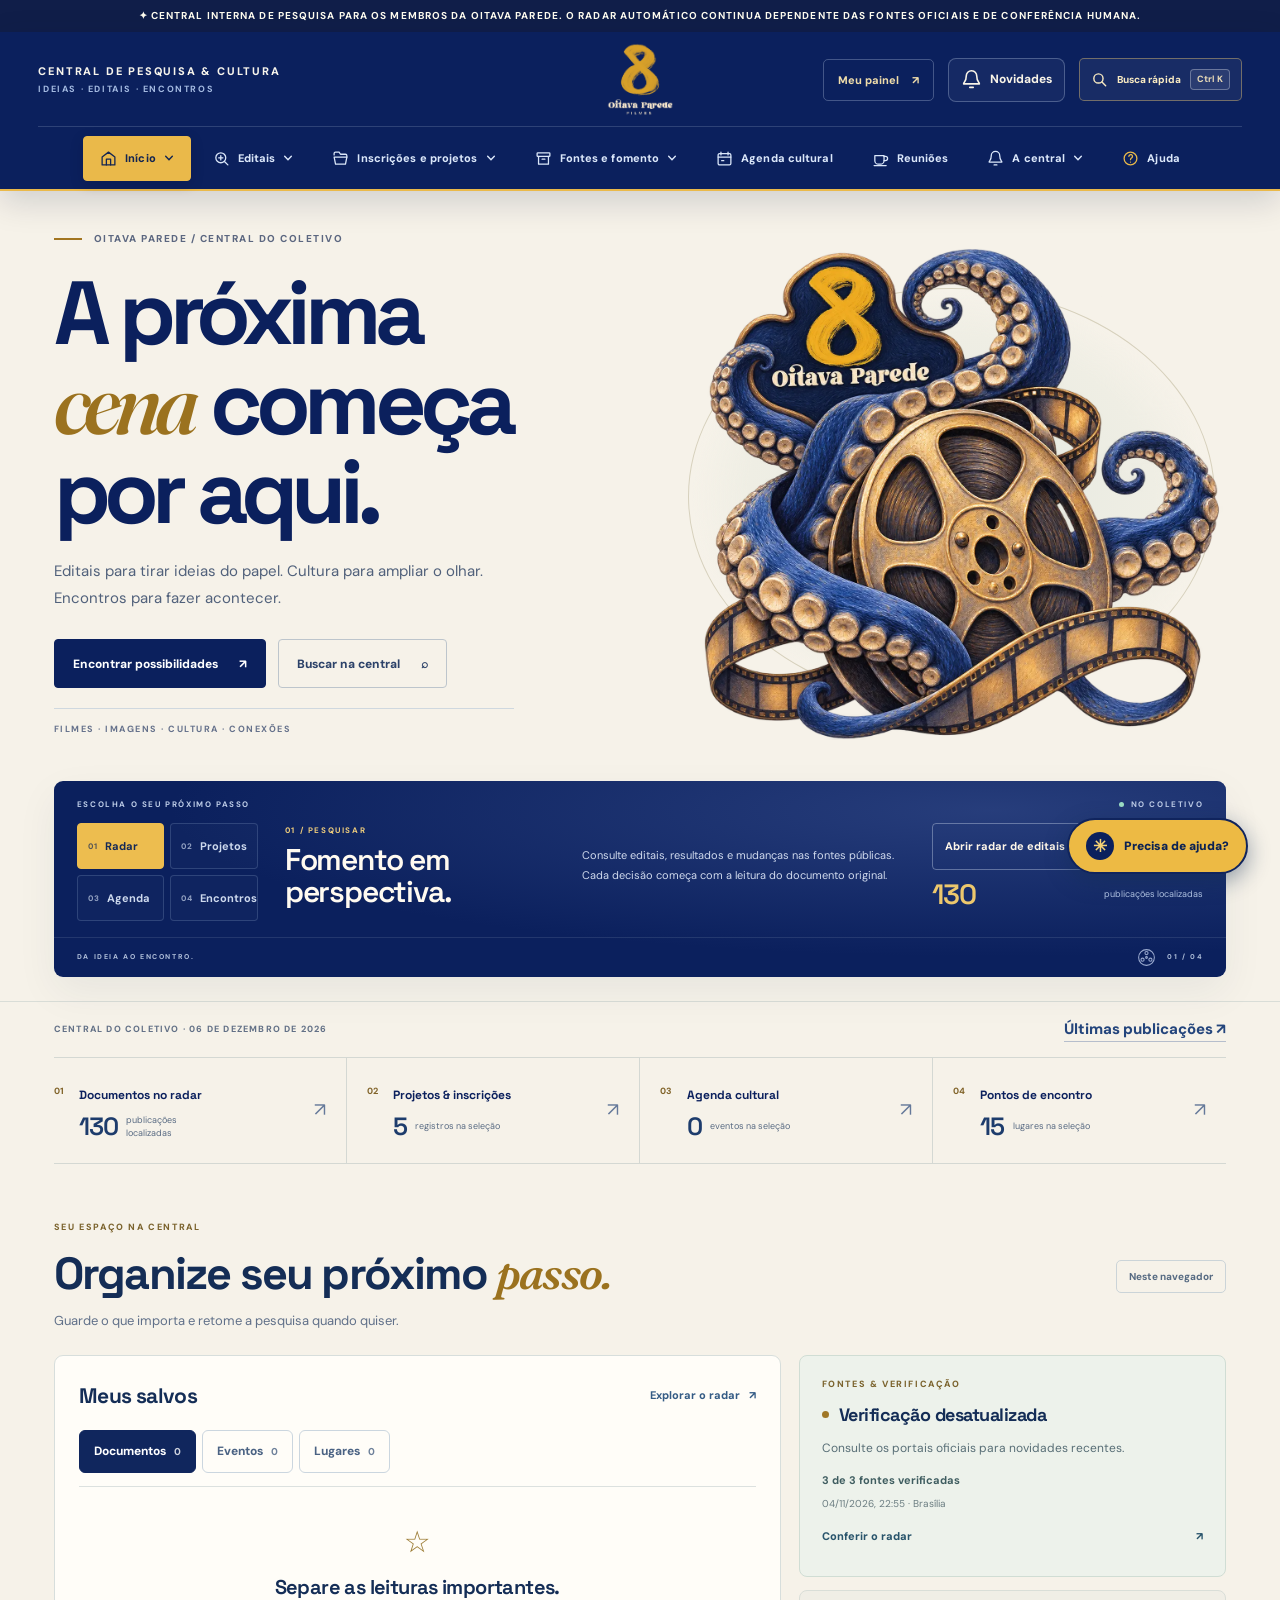
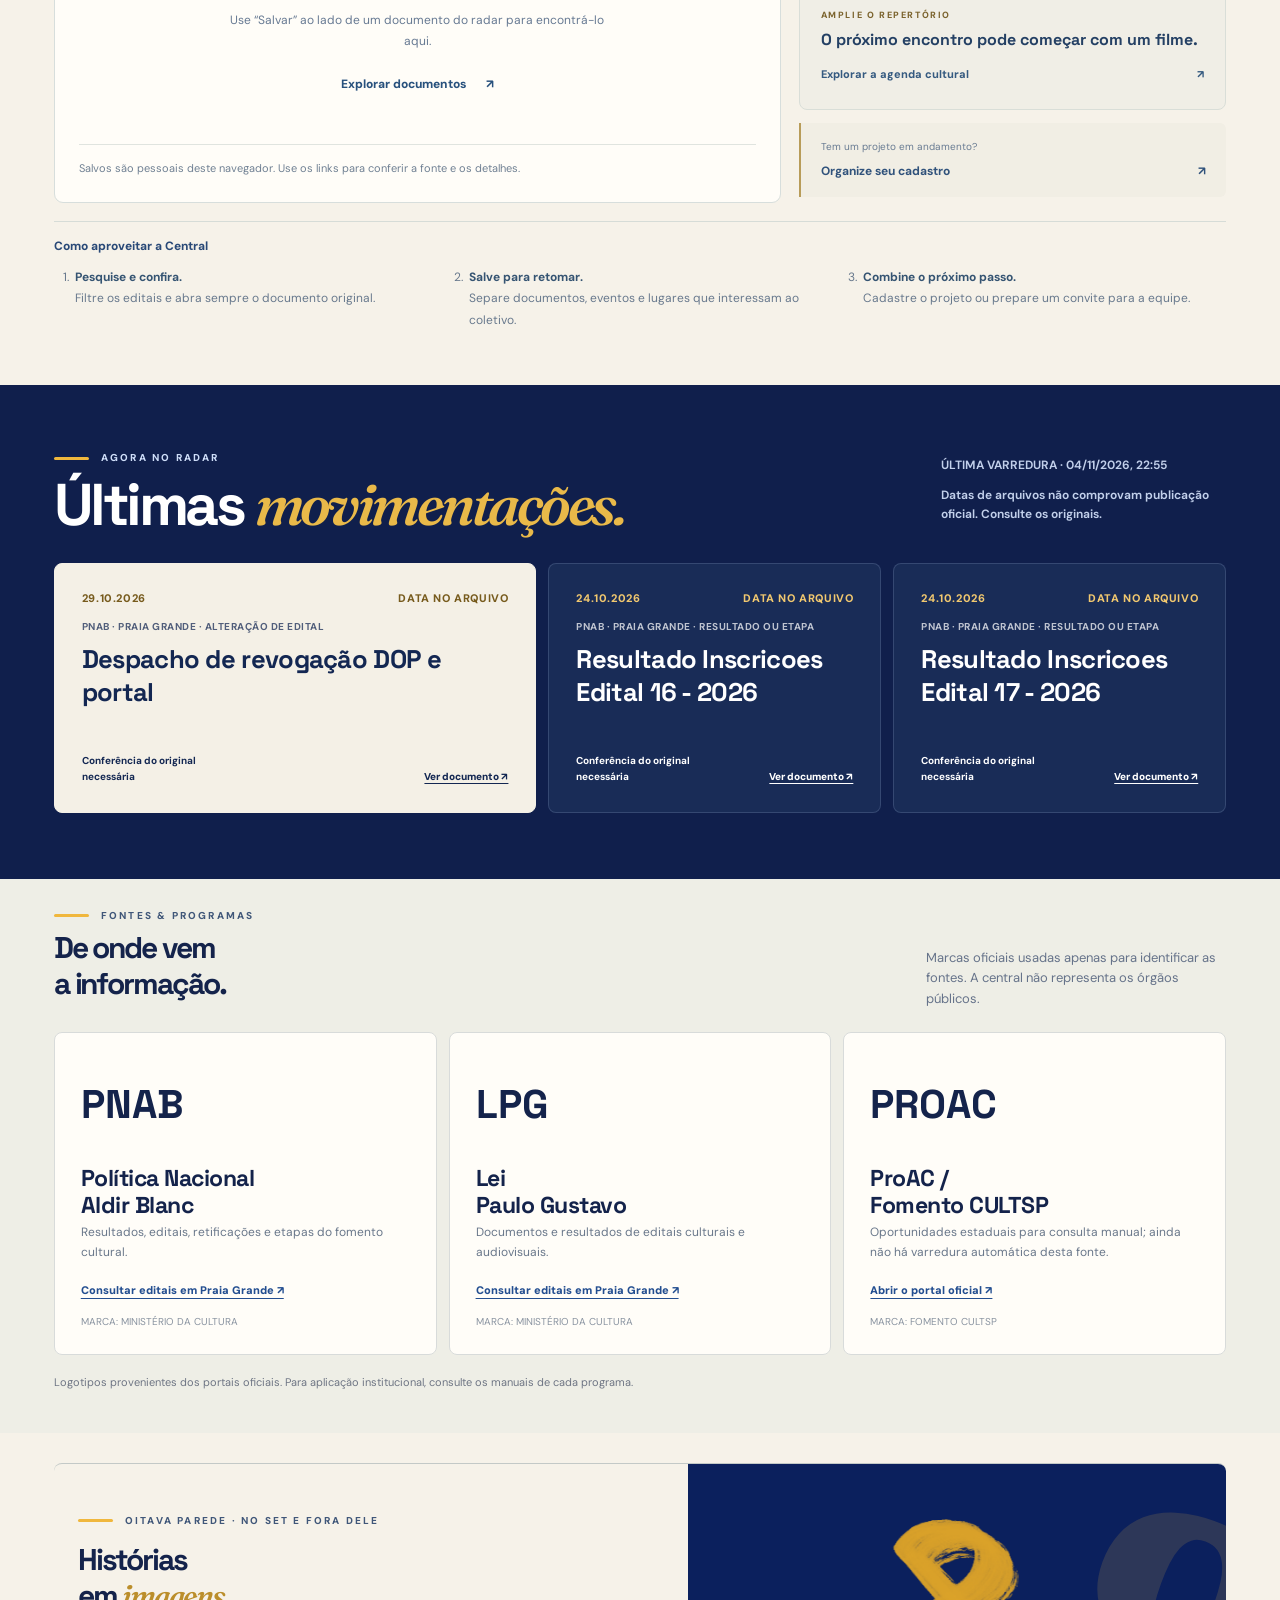
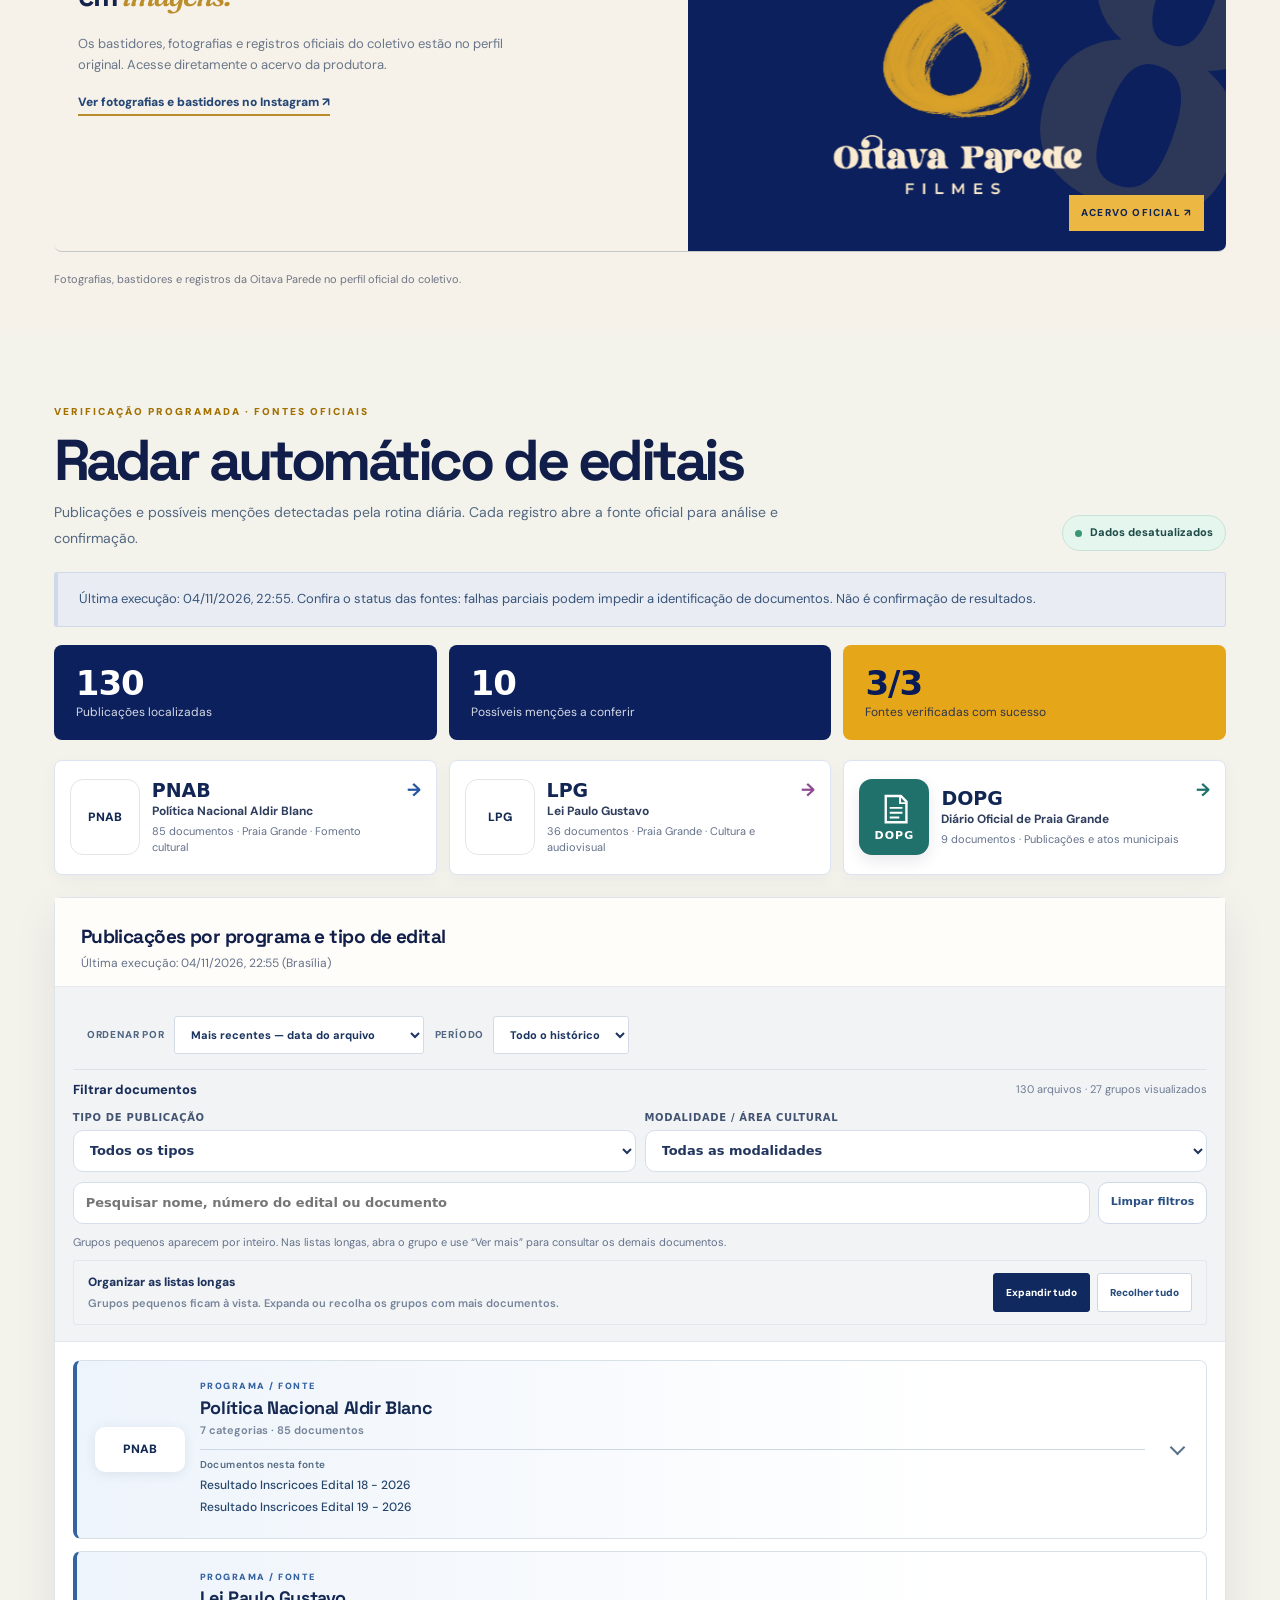
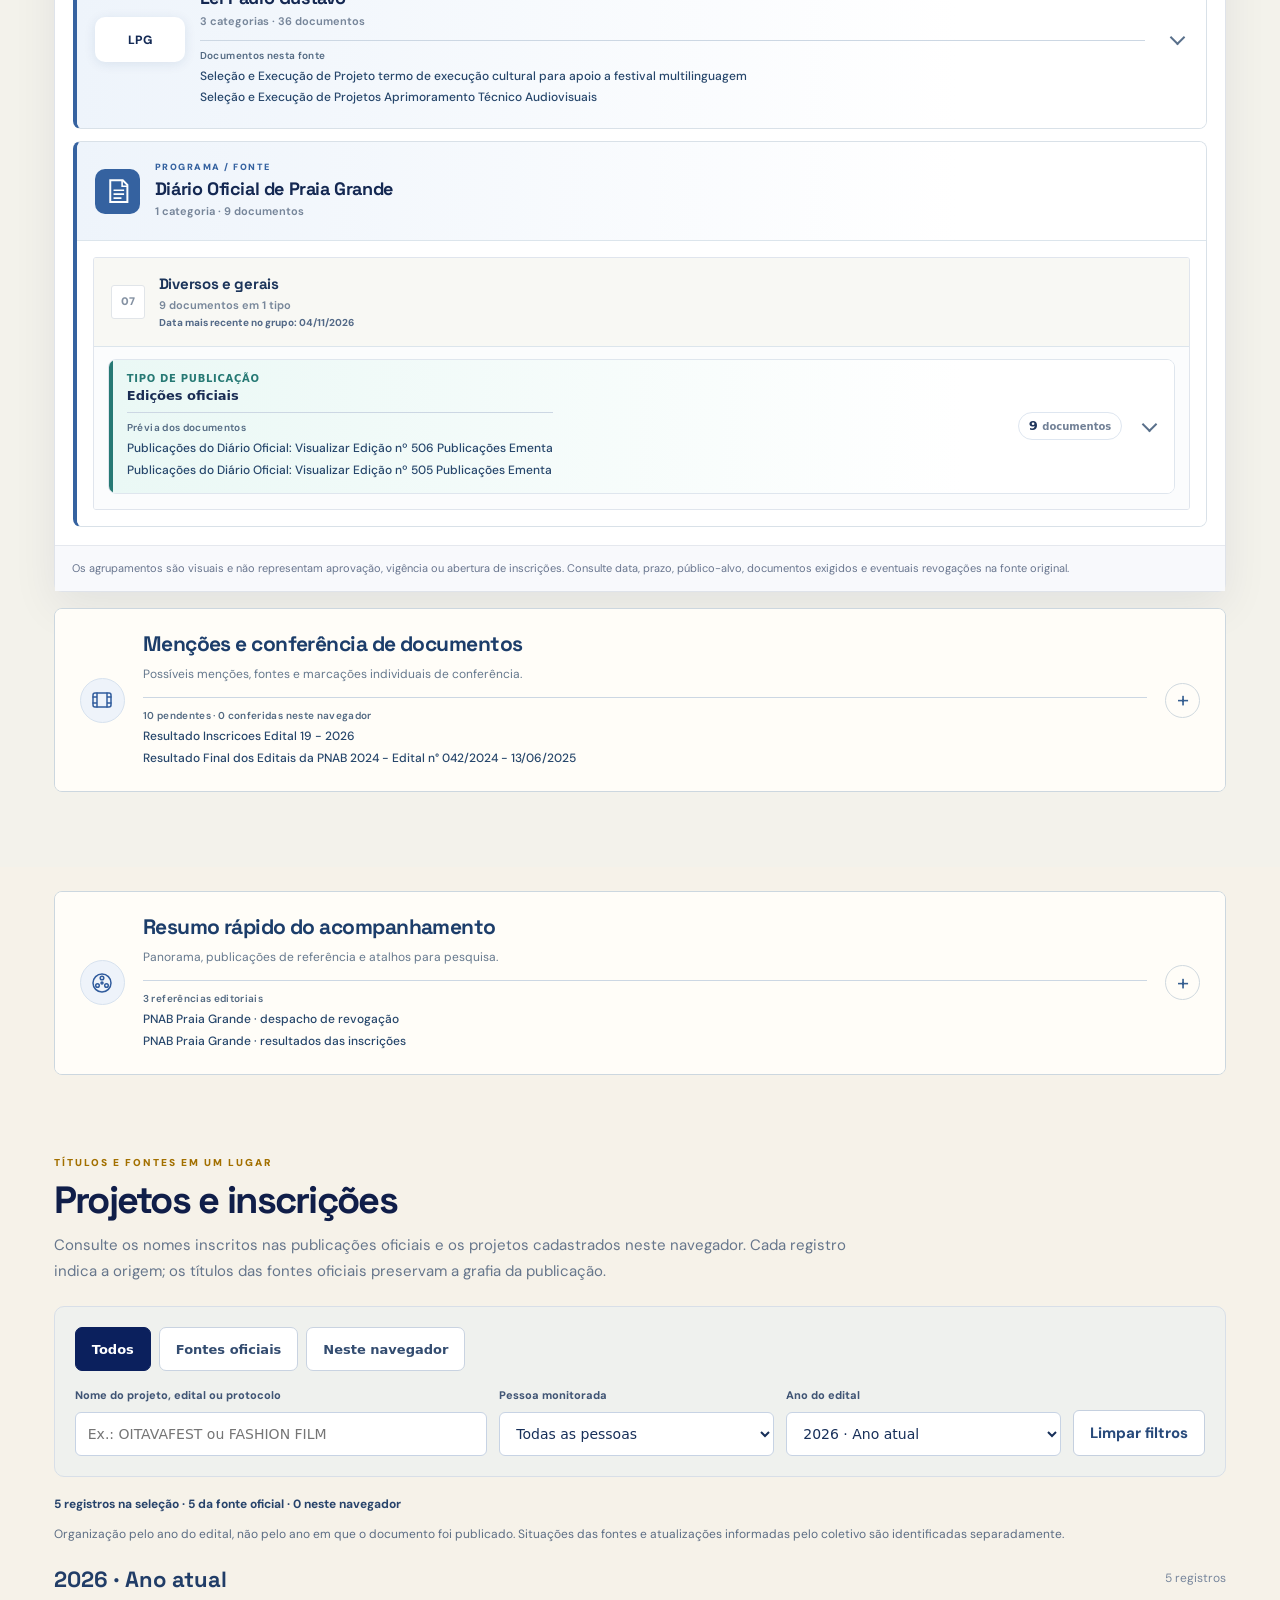
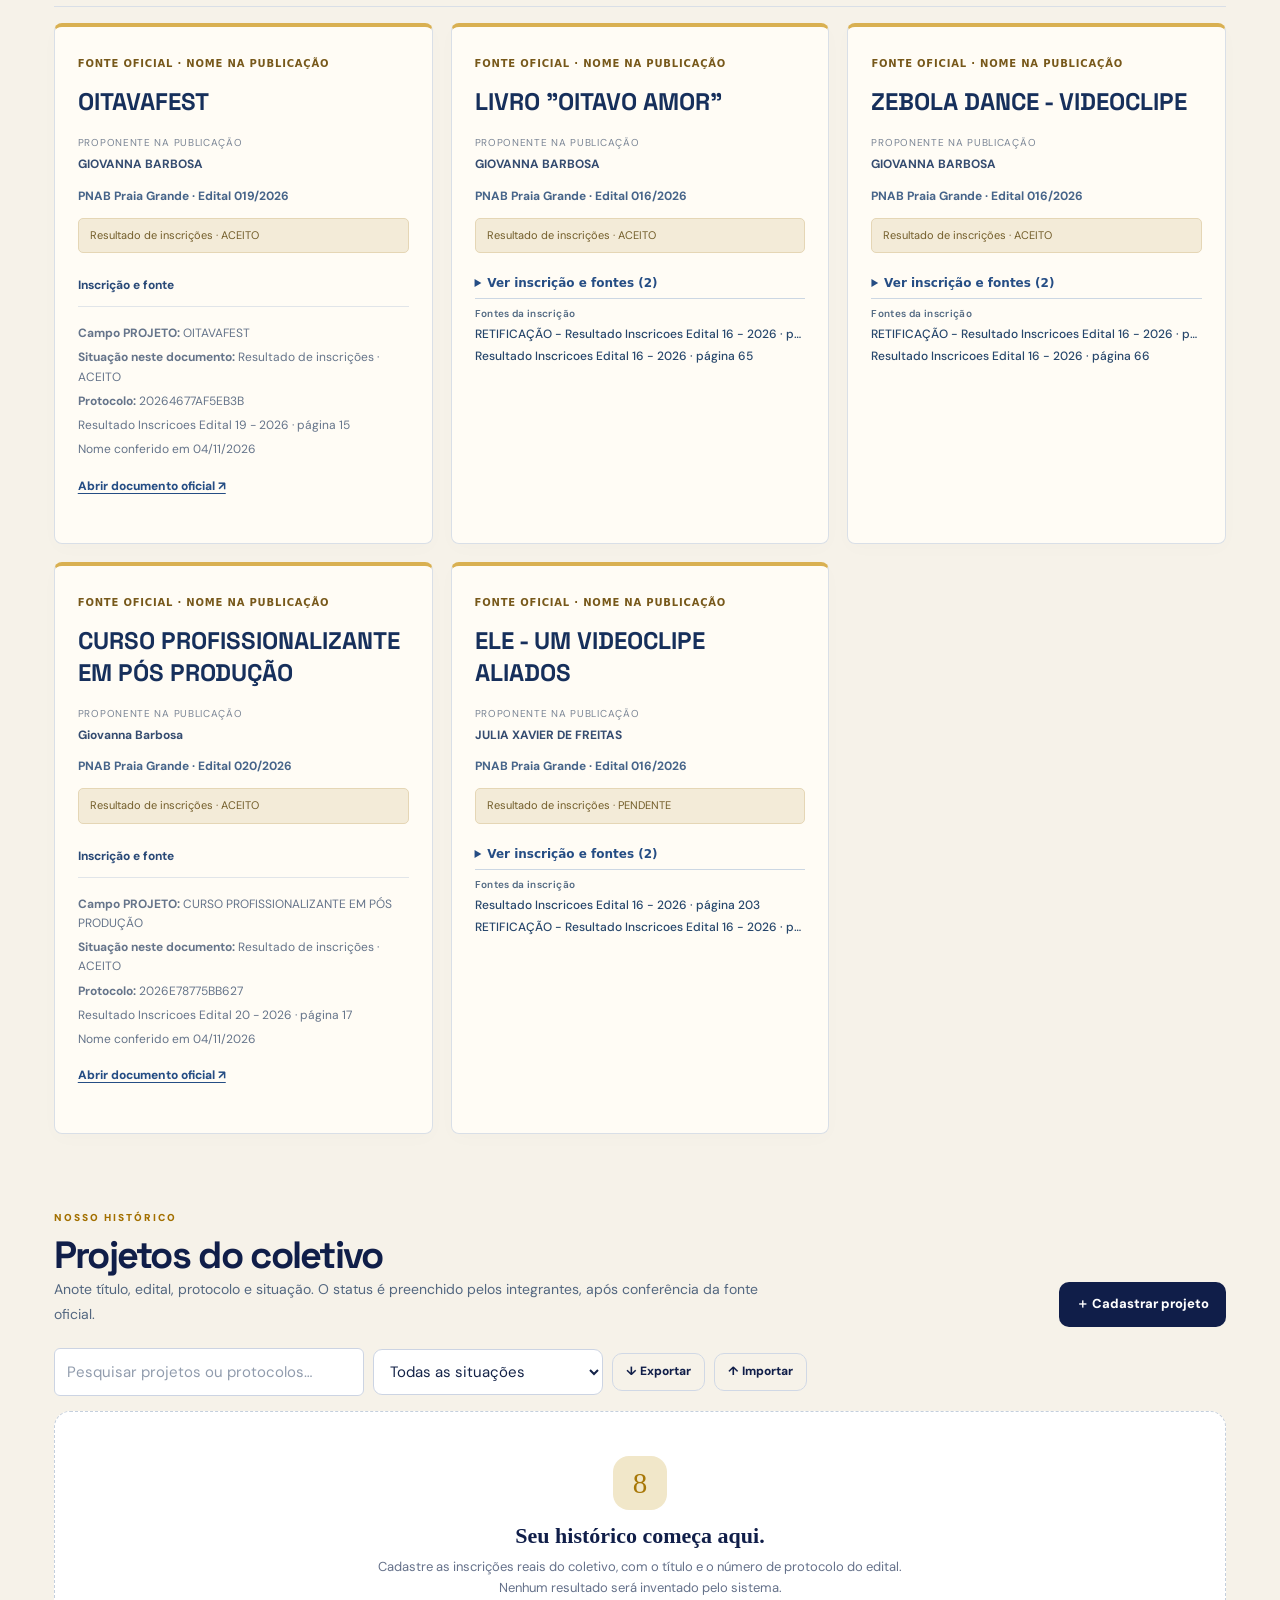
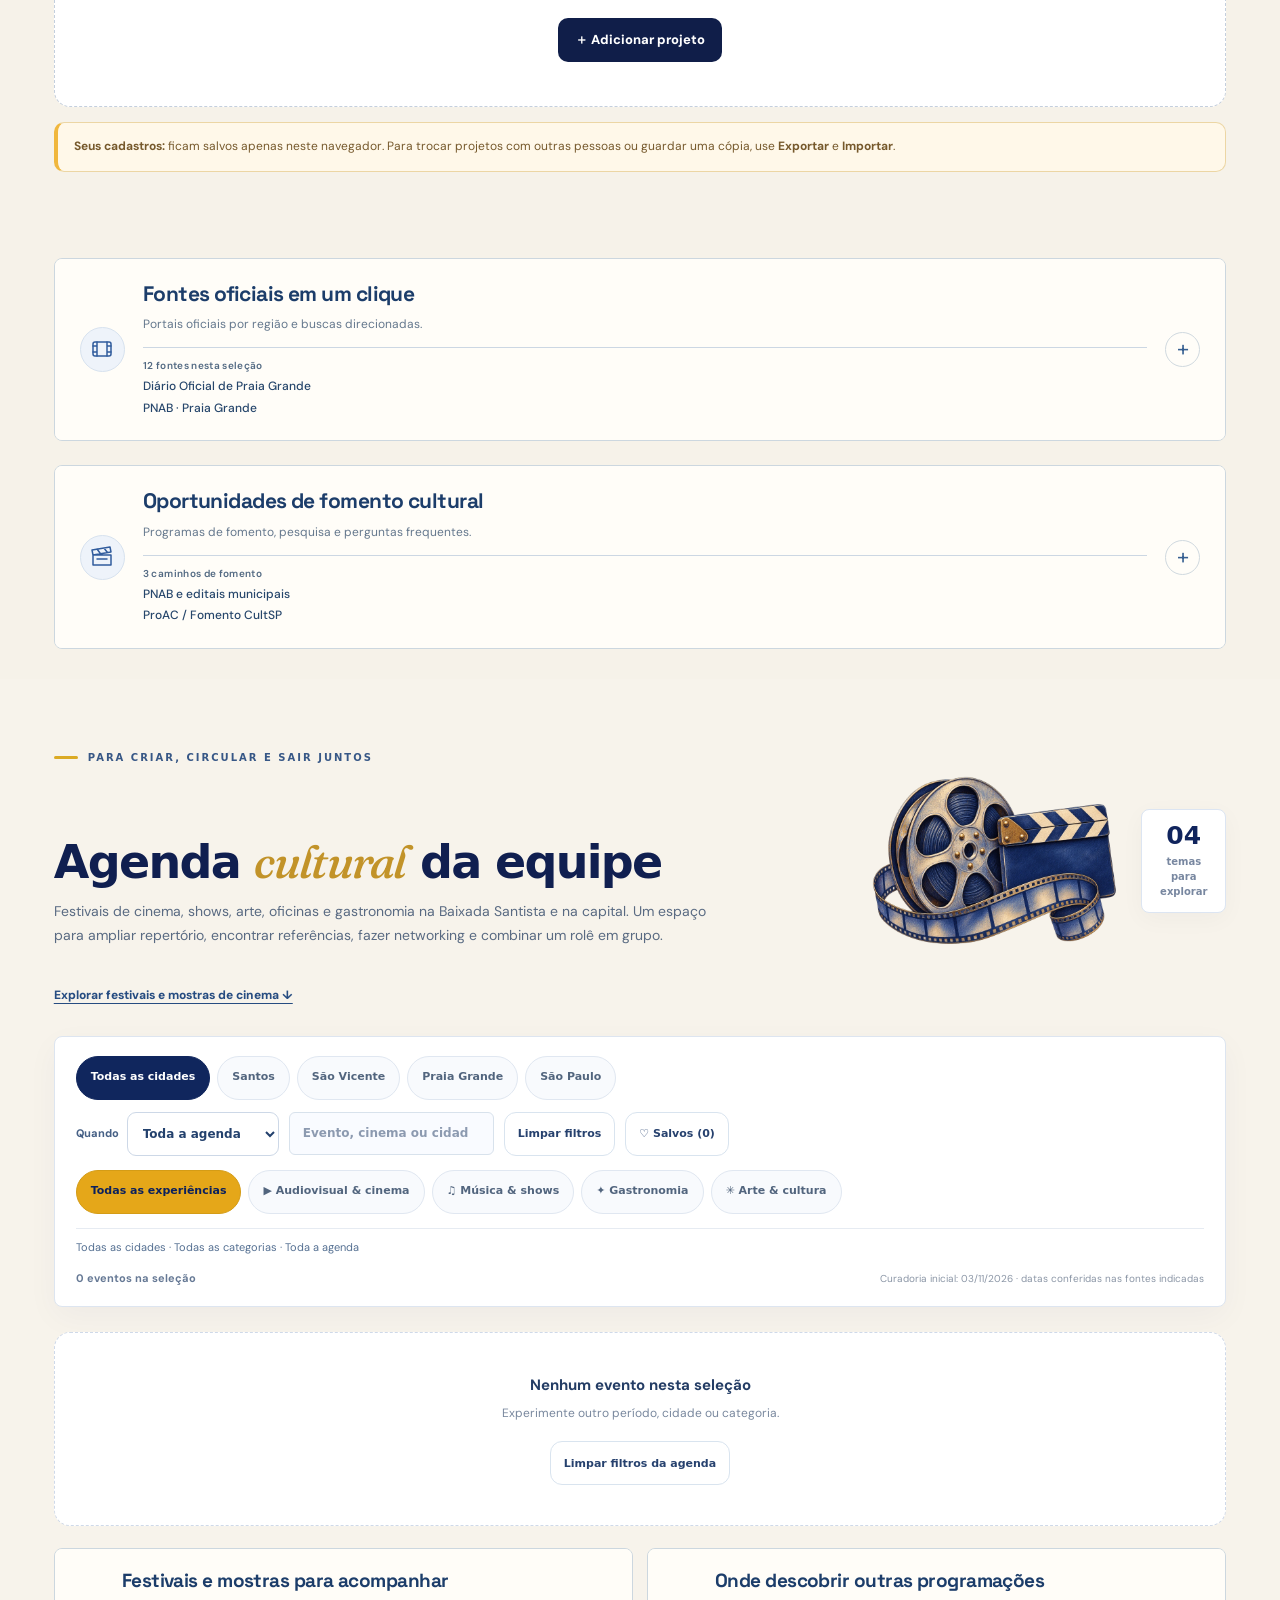
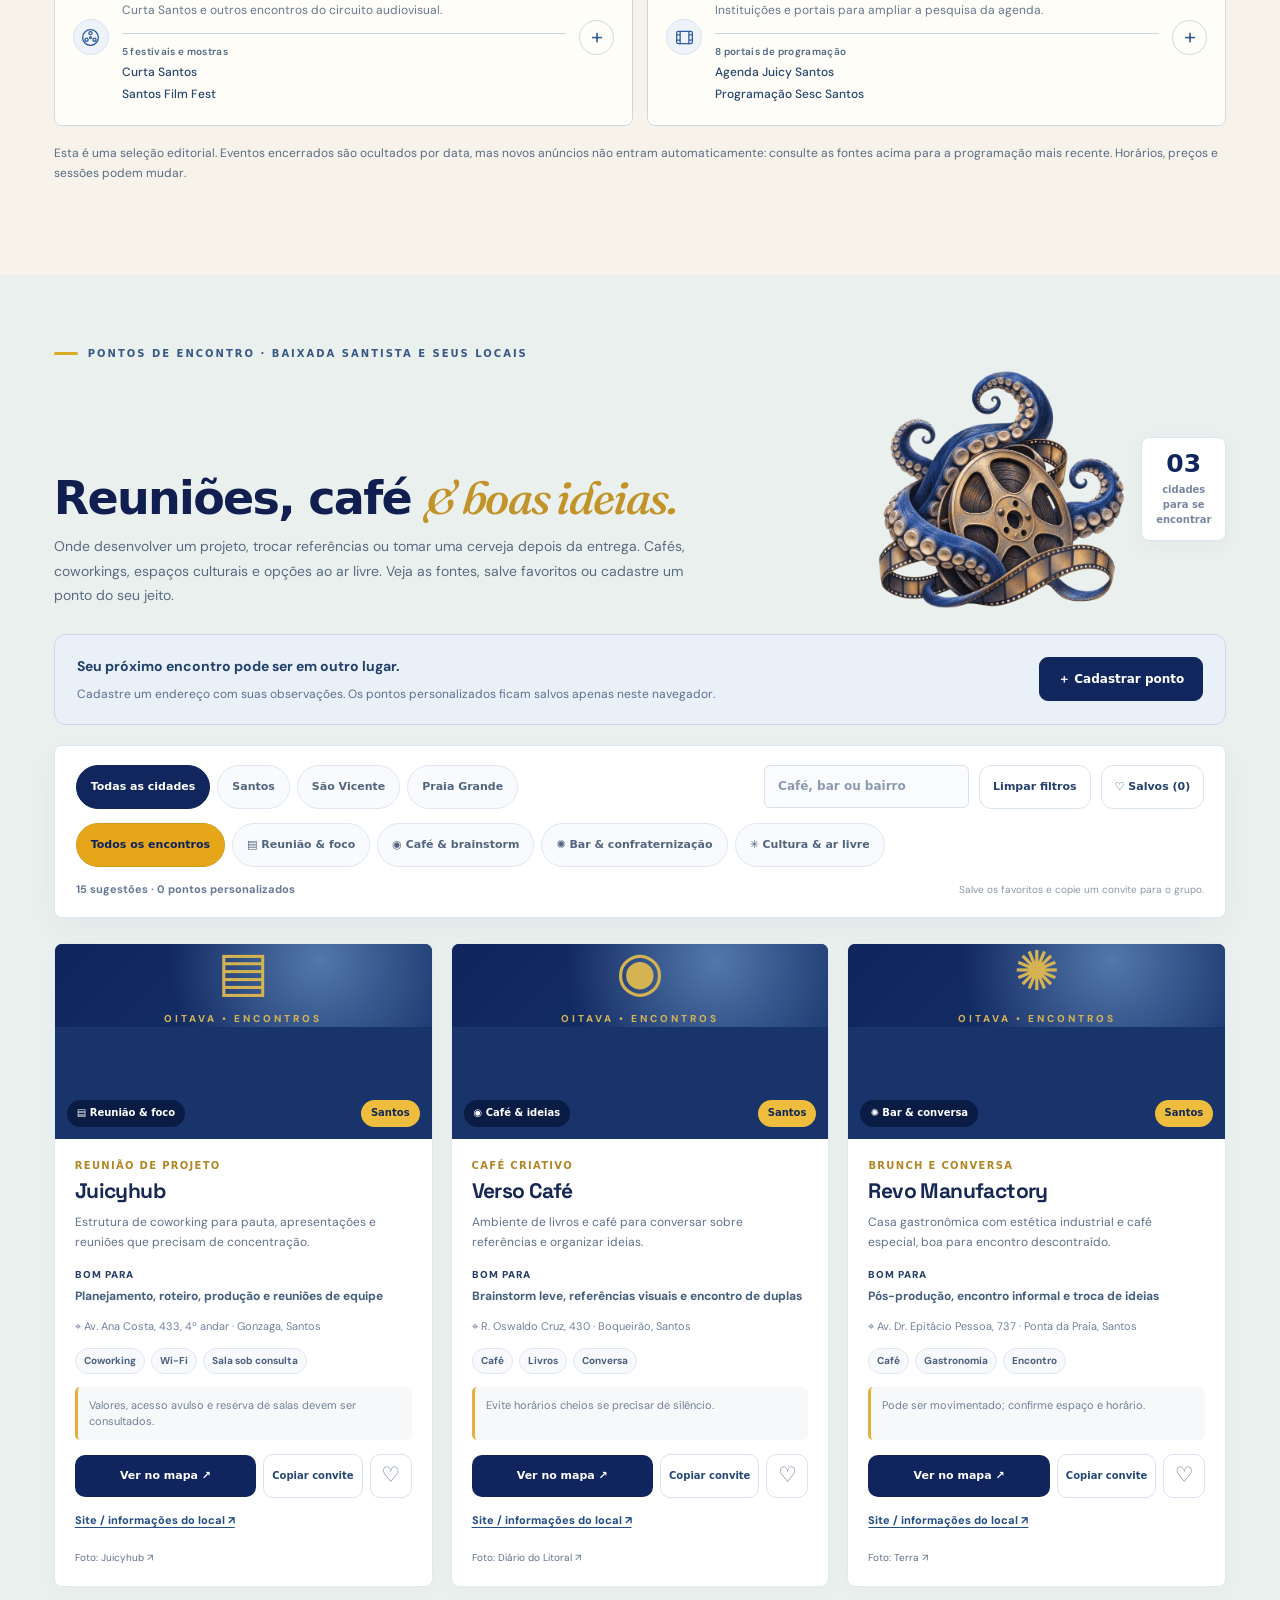
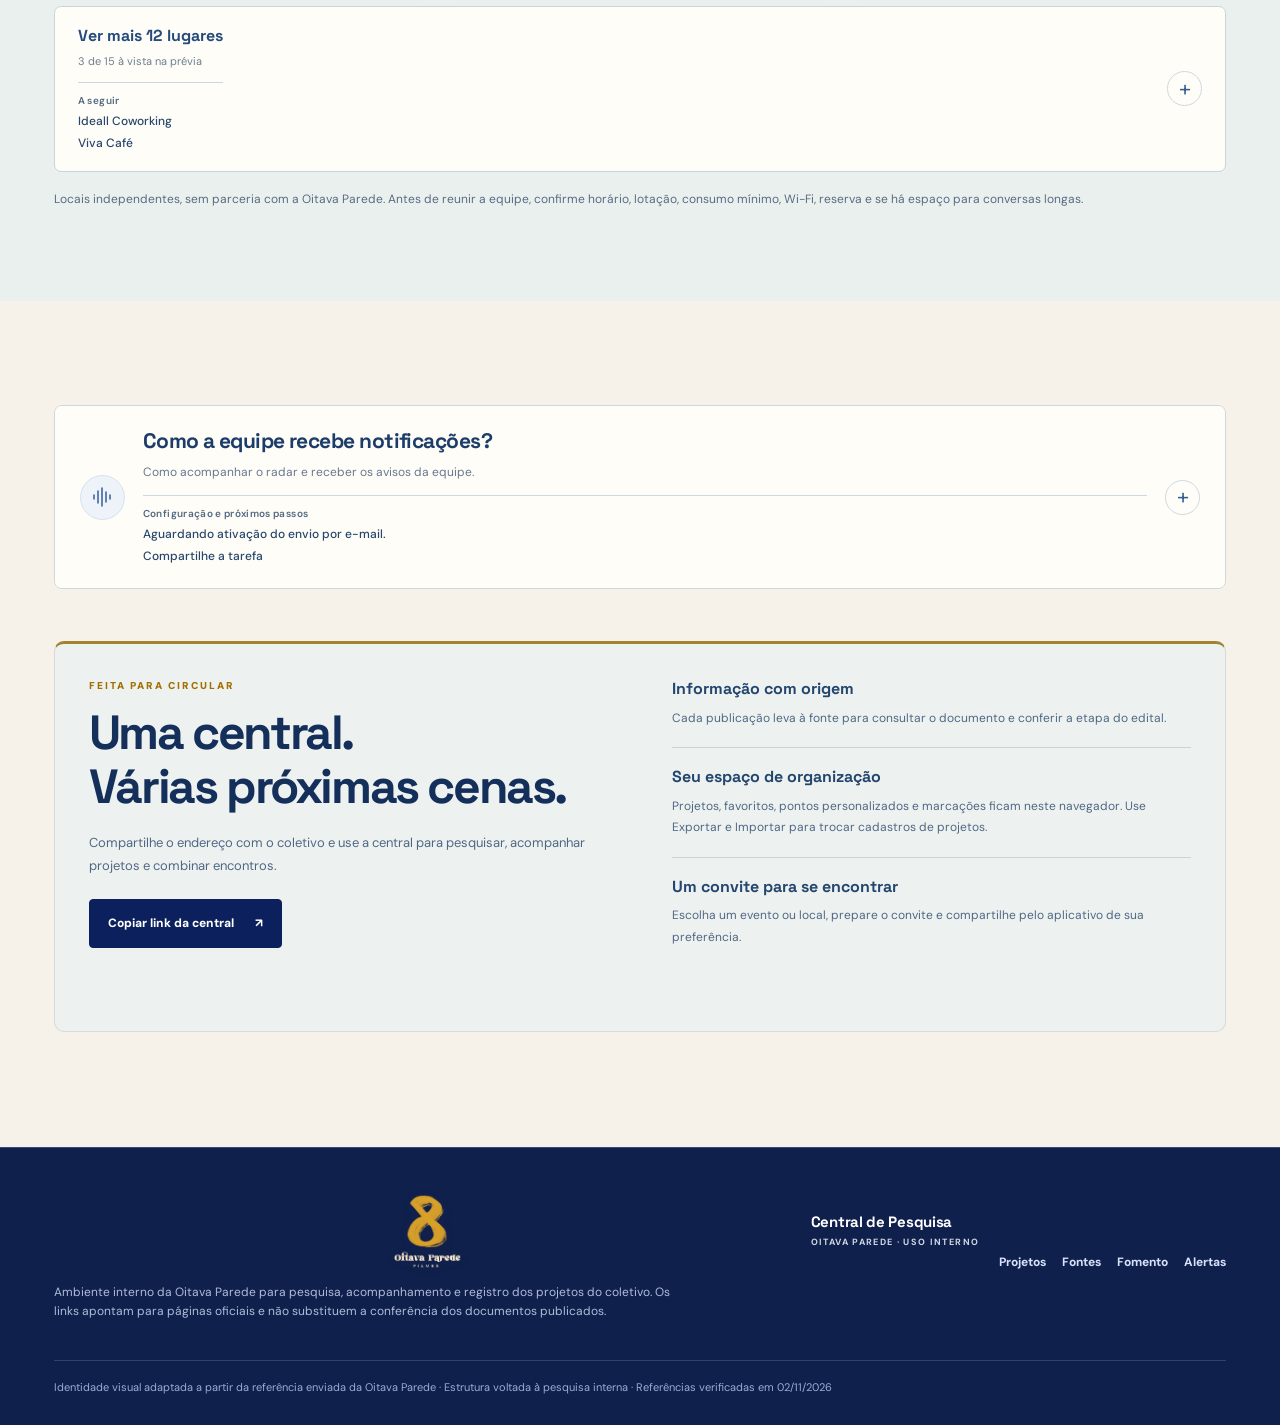
==== index.html @ 96b990cb "Exibir sapinho com 20% de chance em cada entrada, sem intervalo entre visitas" ====
<!doctype html>
<html lang="pt-BR">
<head>
<meta charset="UTF-8"/>
<meta name="viewport" content="width=device-width, initial-scale=1, viewport-fit=cover, interactive-widget=resizes-content"/>
<meta name="color-scheme" content="light"/>
<meta name="theme-color" content="#081b56"/>
<link rel="icon" type="image/png" href="./assets/oitava-logo-original.png"/>
<link rel="preload" as="image" href="./assets/oitava-logo-original.png"/>
<link rel="preconnect" href="https://fonts.googleapis.com"/>
<link rel="preconnect" href="https://fonts.gstatic.com" crossorigin/>
<link rel="stylesheet" href="https://fonts.googleapis.com/css2?family=DM+Sans:wght@400;500;600;700;800&amp;family=Fraunces:ital,opsz,wght,SOFT,WONK@0,9..144,600,0,0;1,9..144,550,0,0&amp;family=Space+Grotesk:wght@400;500;600;700&amp;display=swap"/>
<meta name="description" content="Central interna da Oitava Parede: pesquisa de editais, agenda cultural da Baixada Santista e São Paulo, reuniões e pontos de encontro da equipe."/>
<meta property="og:type" content="website"/>
<meta property="og:title" content="Oitava Parede — Central de Pesquisa e Cultura"/>
<meta property="og:description" content="Editais, projetos, agenda cultural e encontros do coletivo, em uma só central."/>
<meta property="og:url" content="https://danfm210.github.io/oitava-parede-radar/"/>
<meta property="og:image" content="https://danfm210.github.io/oitava-parede-radar/assets/oitava-logo-original.png"/>
<meta property="og:image:alt" content="Marca original da Oitava Parede Filmes"/>
<meta name="twitter:card" content="summary"/>
<title>Oitava Parede — Central de Pesquisa e Cultura</title>
<style>
:root{--navy:#0b205d;--navy-deep:#061444;--navy-mid:#16337d;--ink:#142348;--gold:#e5a719;--gold-light:#ffd66c;--paper:#f6f4ed;--cream:#fffdf8;--blue-tint:#e9eef7;--muted:#65718a;--line:#dfe3ea;--shadow:0 15px 45px rgba(13,31,78,.075);--radius:18px}
*{box-sizing:border-box}html{scroll-behavior:smooth;scroll-padding-top:94px}body{margin:0;background:var(--paper);color:var(--ink);font:15px/1.6 -apple-system,BlinkMacSystemFont,"Segoe UI",Arial,sans-serif}button,input,select,textarea{font:inherit}button{cursor:pointer}a{color:inherit;text-decoration:none}a:hover{text-decoration:none}button:focus-visible,a:focus-visible,input:focus-visible,textarea:focus-visible,select:focus-visible{outline:3px solid var(--gold);outline-offset:3px}::selection{background:var(--gold-light);color:var(--navy-deep)}
.wrap{max-width:1190px;margin:auto;padding:0 30px}.noticebar{background:#e9ac22;color:var(--navy-deep);font-size:12px;font-weight:750}.noticebar .wrap{display:flex;justify-content:center;align-items:center;gap:8px;padding-top:8px;padding-bottom:8px;text-align:center}.noticebar svg{flex-shrink:0}
.site-head{background:var(--navy-deep);color:#fff;position:sticky;top:0;z-index:30;box-shadow:0 8px 26px rgba(4,19,62,.12)}.head-inner{height:78px;display:flex;align-items:center;justify-content:space-between;gap:26px}.brand{display:flex;align-items:center;gap:12px;min-width:208px}.brand-mark{width:43px;height:43px;background:var(--gold);color:var(--navy-deep);display:grid;place-items:center;border-radius:11px 11px 17px 11px;font-size:31px;font-weight:950;font-family:Georgia,serif;font-style:italic;transform:rotate(-6deg);line-height:1}.brand-name{font:700 19px/1.05 Georgia,serif;letter-spacing:.1px}.brand-sub{display:block;color:#d6dff9;font-size:9px;font-weight:750;letter-spacing:2.5px;margin-top:5px;text-transform:uppercase}.nav{display:flex;gap:21px;align-items:center}.nav a{font-size:12px;font-weight:700;color:#e6eaf6;transition:color .2s}.nav a:hover{color:var(--gold-light)}.head-action{background:var(--gold);color:var(--navy-deep);font-size:12px;font-weight:850;padding:10px 15px;border-radius:10px;white-space:nowrap}.hamburger{display:none;border:1px solid #50649b;color:white;background:transparent;border-radius:9px;padding:8px 10px;font-size:22px;line-height:1}
.hero{background:radial-gradient(850px 460px at 100% 0%,#1b387a 0%,#0d2465 46%,transparent 76%),linear-gradient(124deg,#07194e 0%,#122966 65%,#14265b 100%);color:#fff;position:relative;overflow:hidden}.hero:after{content:"8";font:italic 900 450px/.9 Georgia,serif;color:#fff;opacity:.025;position:absolute;left:-60px;bottom:-175px;pointer-events:none}.hero-main{display:grid;grid-template-columns:1.1fr .82fr;gap:42px;align-items:center;padding-top:63px;padding-bottom:76px;position:relative;z-index:2}.eyebrow{font-size:11px;font-weight:900;letter-spacing:2.2px;text-transform:uppercase;color:var(--gold)}.hero h1{font:700 clamp(41px,5vw,70px)/1.09 Georgia,"Times New Roman",serif;letter-spacing:-1.9px;max-width:680px;margin:17px 0 21px}.hero h1 span{color:var(--gold-light);font-style:italic}.hero p{max-width:575px;color:#ccd6f5;font-size:16px;line-height:1.85;margin:0 0 28px}.hero-actions{display:flex;flex-wrap:wrap;gap:12px}.button{border:0;border-radius:10px;padding:12px 17px;min-height:43px;display:inline-flex;gap:9px;align-items:center;justify-content:center;font-size:13px;font-weight:800;transition:transform .15s,background .15s;white-space:nowrap}.button:hover{transform:translateY(-2px)}.button.gold{background:var(--gold);color:var(--navy-deep)}.button.secondary{background:#ffffff12;color:white;border:1px solid #ffffff50}.button.blue{background:var(--navy);color:#fff}.button.light{background:#eef2f8;color:var(--navy)}.button.outline{background:transparent;border:1px solid #d0d8e5;color:var(--navy)}.button.small{font-size:12px;padding:8px 13px;min-height:34px}.hero-photo{position:relative}.photo-frame{padding:8px;background:linear-gradient(135deg,#e7ab24,#465c94 55%,#d9a321);transform:rotate(2deg);border-radius:18px;box-shadow:0 22px 72px rgba(0,3,25,.33)}.photo-frame img{width:100%;height:auto;display:block;border-radius:12px;object-fit:cover}.image-tag{position:absolute;bottom:-17px;left:-22px;background:#fff;color:var(--navy);padding:10px 14px;border-radius:7px;transform:rotate(-5deg);font-size:10px;font-weight:900;letter-spacing:2px;box-shadow:0 10px 26px #001c4c55}.hero-wave{height:22px;background:var(--gold);clip-path:polygon(0 70%,25% 0,59% 55%,100% 0,100% 100%,0 100%);margin-top:-20px;position:relative;z-index:3}
#visao{padding-top:52px}.heading-bar{display:flex;justify-content:space-between;align-items:end;gap:20px;margin-bottom:22px}.section-eyebrow{color:#a37000;letter-spacing:2px;text-transform:uppercase;font-weight:900;font-size:10px}.section-title{font:700 clamp(27px,3vw,38px)/1.22 Georgia,serif;color:var(--navy);margin:8px 0}.section-desc{font-size:14px;max-width:650px;color:var(--muted);margin:0}.title-side{max-width:250px;color:#6c7991;font-size:12px;text-align:right}
.metrics{display:grid;grid-template-columns:repeat(3,1fr);gap:15px;margin:24px 0 29px}.metric{background:var(--cream);border:1px solid var(--line);border-radius:16px;box-shadow:var(--shadow);padding:24px 26px;position:relative;overflow:hidden;min-height:152px}.metric:before{content:"";width:5px;position:absolute;left:0;top:0;bottom:0;background:var(--gold)}.metric:nth-child(2):before{background:var(--navy-mid)}.metric:nth-child(3):before{background:#aab7cf}.metric .number{font:700 37px/1.15 Georgia,serif;color:var(--navy)}.metric strong{display:block;font-size:13px;margin:8px 0 3px}.metric small{font-size:11px;color:var(--muted)}.foot-note{font-size:12px;color:#6d7891;display:flex;gap:8px;align-items:center}
.content-grid{display:grid;grid-template-columns:minmax(0,1.4fr) minmax(0,.79fr);gap:22px;margin-top:28px}.panel{border-radius:var(--radius);background:#fff;border:1px solid var(--line);box-shadow:var(--shadow);overflow:hidden}.panel-head{padding:23px 26px 14px;border-bottom:1px solid #e6e9ee}.panel-head h3{font:700 23px/1.25 Georgia,serif;color:var(--navy);margin:4px 0 5px}.panel-head p{font-size:12px;color:var(--muted);margin:0}.panel-inner{padding:9px 26px 22px}.activity{padding:19px 0;border-bottom:1px solid #edf0f4;display:grid;grid-template-columns:102px 1fr;gap:14px}.activity:last-child{border:0}.date-tag{background:#f5f1e4;color:#77551e;border-radius:8px;padding:8px 9px;height:max-content;text-align:center;font-weight:800;font-size:11px}.date-tag.blue{color:#1e3e80;background:#e8eef9}.activity h4{font-size:15px;margin:0 0 5px;color:var(--navy);line-height:1.45}.activity p{font-size:12px;color:var(--muted);margin:0 0 9px}.inline-link{font-size:12px;color:#294d98;font-weight:850;text-decoration:underline;text-underline-offset:3px}.guide-note{background:#f9f4e8;border:1px solid #f0e5ca;border-radius:12px;padding:13px 15px;font-size:12px;color:#70562f;line-height:1.6}.sidelist{padding:8px 25px 22px}.sidelist a{display:flex;gap:12px;padding:15px 0;border-bottom:1px solid #eef0f4;align-items:center}.sidelist a:last-child{border:0}.sidelist .ico{width:34px;height:34px;border-radius:10px;background:#eaf0f9;color:var(--navy);display:grid;place-items:center;flex:0 0 34px;font-size:16px}.sidelist strong{display:block;color:var(--navy);font-size:13px}.sidelist small{display:block;font-size:11px;color:var(--muted)}.sidelist .arr{margin-left:auto;color:#b18b35;font-size:18px}
.section{padding-top:76px}.section.alternate{padding-bottom:66px}.section.lightband{background:#e8edf5;margin-top:74px;padding:63px 0}.section-headline{display:flex;align-items:end;justify-content:space-between;gap:18px;margin-bottom:21px}.section-headline .section-title{margin-bottom:0}.tool-row{display:flex;gap:9px;flex-wrap:wrap;align-items:center}.input,.select,.textarea{border:1px solid #ccd4e3;background:#fff;padding:11px 12px;min-height:43px;border-radius:9px;color:var(--ink);width:100%}.input::placeholder{color:#919cad}.search-input{width:min(310px,100%)}.pill{display:inline-flex;align-items:center;border-radius:30px;padding:5px 10px;background:#e9eff8;color:#2a4e8b;font-weight:850;font-size:10px;letter-spacing:.3px}.pill.gold{background:#fff0ca;color:#916100}.pill.grey{background:#eef0f3;color:#6b7182}.pill.green{background:#e4f4ec;color:#28664e}.pill.red{background:#fae7e7;color:#9b3c40}.pill.warn{background:#ffefd6;color:#965b1b}
.project-list{display:grid;gap:12px}.project-empty{background:white;border:1px dashed #c4cfdd;text-align:center;border-radius:16px;padding:44px 22px;color:var(--muted)}.empty-icon{width:54px;height:54px;border-radius:16px;background:#f1e7c9;color:#a87808;display:grid;place-items:center;font-size:29px;font-family:Georgia,serif;margin:0 auto 13px}.project-empty h3{font:700 22px Georgia,serif;color:var(--navy);margin:0 0 8px}.project-empty p{max-width:540px;margin:0 auto 19px;font-size:13px}.project-card{border:1px solid #e1e5ed;background:white;border-radius:14px;padding:19px 21px;display:grid;grid-template-columns:1fr auto;gap:12px}.project-card h3{font:700 19px/1.3 Georgia,serif;margin:0 0 4px;color:var(--navy)}.project-meta{font-size:11px;color:#68758b;margin-bottom:9px}.project-note{font-size:12px;color:#5d6b84;margin:7px 0;white-space:pre-wrap;overflow-wrap:anywhere}.project-actions{display:flex;gap:7px;flex-wrap:wrap;align-items:start;justify-content:end}.info-strip{margin-top:15px;background:#fff8e9;border:1px solid #ecd6a4;border-left:4px solid var(--gold);border-radius:10px;padding:14px 16px;color:#76592c;font-size:12px}
.sources-grid{display:grid;grid-template-columns:repeat(3,1fr);gap:14px}.source-card{background:#fff;border-radius:14px;border:1px solid var(--line);padding:21px 21px 18px;display:flex;flex-direction:column;box-shadow:0 7px 25px #162c5308;min-height:205px}.source-top{display:flex;align-items:center;justify-content:space-between;gap:10px}.source-card h3{font:700 17px/1.3 Georgia,serif;color:var(--navy);margin:17px 0 7px}.source-card p{font-size:12px;color:var(--muted);margin:0 0 19px;flex:1}.source-actions{display:flex;gap:8px;flex-wrap:wrap}.source-link{background:#e9eef8;color:#1a3570;border-radius:7px;padding:8px 10px;font-size:11px;font-weight:850}.search-link{background:#fff3d3;color:#8a610b;border-radius:7px;padding:8px 10px;font-size:11px;font-weight:850}.source-card .numbering{font-size:11px;color:#9babc3;font-weight:900}
.how-grid{display:grid;grid-template-columns:repeat(3,1fr);gap:15px;margin-top:22px}.step-card{background:#fff;border:1px solid #d4dde9;border-radius:15px;padding:24px}.step-num{color:#d69a19;font:italic 700 38px Georgia,serif}.step-card h3{font:700 18px Georgia,serif;color:var(--navy);margin:8px 0}.step-card p{font-size:13px;color:var(--muted);margin:0}.callout{background:linear-gradient(110deg,#0a205c,#112e73);border-radius:19px;color:#fff;display:grid;grid-template-columns:1fr auto;align-items:center;gap:25px;padding:32px;margin-top:26px}.callout h3{font:700 24px Georgia,serif;margin:0 0 8px}.callout p{font-size:13px;color:#d5def6;max-width:750px;margin:0}.callout .button{color:var(--navy-deep)}
.benefits{display:grid;grid-template-columns:repeat(3,1fr);gap:15px}.benefit{padding:24px;background:#fff;border:1px solid var(--line);border-radius:15px}.benefit .mark{font:italic 700 32px Georgia,serif;color:#c68b10}.benefit h3{font:700 17px Georgia,serif;color:var(--navy);margin:8px 0}.benefit p{font-size:12px;color:var(--muted);margin:0}.searchbox{border:1px solid #e0e5ec;background:#fff;border-radius:17px;padding:27px;display:grid;grid-template-columns:1fr 1fr;gap:14px 18px;align-items:end;margin-top:22px}.searchbox .full{grid-column:1/-1}.field-label{display:block;font-size:11px;font-weight:850;color:var(--navy);margin-bottom:7px}.search-result{padding:17px;border-radius:10px;background:#f0f3f9;display:flex;justify-content:space-between;align-items:center;gap:10px}.search-result code{font-size:11px;overflow-wrap:anywhere;color:#384c74}.faq{margin-top:32px;display:grid;grid-template-columns:1fr 1fr;gap:15px}.faq details{border:1px solid var(--line);background:#fff;border-radius:12px;padding:15px 18px;height:max-content}.faq summary{font-size:13px;font-weight:850;color:var(--navy);cursor:pointer}.faq p{font-size:12px;color:var(--muted)}
.site-footer{margin-top:75px;background:#061444;color:#d8e0fa;padding:44px 0 29px}.footer-grid{display:grid;grid-template-columns:1fr auto;gap:20px;align-items:center}.site-footer p{font-size:12px;color:#afbcd9;max-width:760px}.footer-links{display:flex;gap:16px;flex-wrap:wrap;font-size:12px;font-weight:750}.legal{border-top:1px solid #ffffff26;font-size:11px;color:#9badd2;margin-top:26px;padding-top:18px}
.modal-back{position:fixed;inset:0;background:#07112bbd;z-index:70;display:none;align-items:center;justify-content:center;padding:20px;overflow:auto}.modal-back.open{display:flex}.modal{background:#fff;border-radius:19px;width:min(650px,100%);max-height:92vh;overflow:auto;box-shadow:0 34px 90px #0006}.modal-header{background:var(--navy);color:#fff;display:flex;justify-content:space-between;align-items:center;padding:19px 23px}.modal-header h3{font:700 23px Georgia,serif;margin:0}.modal-close{border:1px solid #52659e;background:transparent;color:#fff;border-radius:8px;font-size:20px;width:34px;height:34px}.modal form{padding:23px}.form-grid{display:grid;grid-template-columns:1fr 1fr;gap:15px}.form-grid label{font-size:11px;font-weight:850;color:#253c72;display:block}.form-grid input,.form-grid select,.form-grid textarea{margin-top:6px}.form-grid .full{grid-column:1/-1}.modal-actions{display:flex;justify-content:end;gap:9px;margin-top:20px}.toast{position:fixed;bottom:24px;right:24px;max-width:390px;background:var(--navy);color:#fff;padding:14px 17px;border-radius:11px;box-shadow:0 14px 45px #0c1e4950;z-index:90;display:none;font-size:12px;font-weight:750}.toast.show{display:block}.sr-only{position:absolute;width:1px;height:1px;padding:0;margin:-1px;overflow:hidden;clip:rect(0,0,0,0);white-space:nowrap;border:0}
@media(max-width:1040px){.nav{gap:11px}.nav a{font-size:11px}.hero-main{grid-template-columns:1fr .76fr;gap:27px}.hero h1{font-size:50px}.sources-grid{grid-template-columns:repeat(2,1fr)}}
@media(max-width:800px){.wrap{padding-left:20px;padding-right:20px}.hamburger{display:block}.nav{position:absolute;top:78px;left:0;right:0;background:var(--navy-deep);padding:12px 20px 20px;display:none;flex-direction:column;align-items:stretch;gap:0;box-shadow:0 20px 25px #0005}.nav.open{display:flex}.nav a{padding:12px;font-size:13px}.head-action{margin-left:auto}.hero-main{grid-template-columns:1fr;padding-top:40px;padding-bottom:54px}.hero h1{max-width:650px}.hero-photo{max-width:560px;margin:auto}.content-grid,.searchbox{grid-template-columns:1fr}.metrics{grid-template-columns:repeat(3,1fr)}.how-grid,.benefits{grid-template-columns:1fr}.callout{grid-template-columns:1fr}.title-side{display:none}}
@media(max-width:600px){.wrap{padding:0 17px}.noticebar .wrap{padding:8px 17px}.head-inner{height:70px}.nav{top:70px}.brand{min-width:0}.brand-mark{width:36px;height:36px;font-size:25px}.brand-name{font-size:16px}.brand-sub{font-size:8px;letter-spacing:1.4px}.head-action{display:none}.hero-main{padding-top:36px}.hero h1{font-size:41px}.hero p{font-size:13px}.image-tag{left:0}.metrics{grid-template-columns:1fr;gap:10px}.metric{min-height:auto;padding:18px 21px}.metric .number{font-size:31px}.section{padding-top:52px}.section-headline,.heading-bar{display:block}.section-headline .button{margin-top:15px}.sources-grid{grid-template-columns:1fr}.activity{grid-template-columns:1fr;gap:9px}.date-tag{width:max-content}.panel-head,.panel-inner{padding-left:19px;padding-right:19px}.sidelist{padding-left:19px;padding-right:19px}.tool-row{margin-top:14px}.search-input{width:100%}.project-card{grid-template-columns:1fr}.project-actions{justify-content:start}.faq{grid-template-columns:1fr}.search-result{flex-direction:column;align-items:stretch}.footer-grid{grid-template-columns:1fr}.form-grid{grid-template-columns:1fr}.form-grid .full{grid-column:1}.modal-actions{flex-wrap:wrap}.modal-actions button{flex:1}.site-footer{margin-top:48px}.hero-wave{height:15px}}

/* Radar automático: informações carregadas somente do JSON gerado pela automação. */
.monitor-wrap{padding-top:65px}.monitor-header{display:flex;justify-content:space-between;gap:16px;align-items:end;margin-bottom:21px}.live-indicator{display:inline-flex;gap:8px;align-items:center;font-weight:800;font-size:11px;color:#1f4b48;border:1px solid #c7e2d8;background:#e5f6ef;padding:8px 12px;border-radius:100px}.live-indicator:before{content:'';width:7px;height:7px;border-radius:50%;background:#3b9675}.monitor-info{background:#fff;border:1px solid #e1e5ed;border-left:4px solid #e5a719;border-radius:12px;padding:16px 21px;font-size:13px;color:#566581;margin:0 0 18px}.monitor-numbers{display:grid;grid-template-columns:repeat(3,1fr);gap:12px;margin-bottom:20px}.monitor-stat{background:#0b205d;color:white;padding:18px 22px;border-radius:13px}.monitor-stat strong{display:block;font:700 34px Georgia,serif}.monitor-stat span{display:block;font-size:12px;opacity:.83}.monitor-stat.gold-stat{background:#e5a719;color:#081b56}.monitor-columns{display:grid;grid-template-columns:1.4fr 1fr;gap:18px}.monitor-list{display:grid;gap:9px;padding:16px}.monitor-item{padding:15px 16px;border:1px solid #e3e8f1;border-radius:11px;background:white;display:grid;grid-template-columns:1fr auto;gap:10px}.monitor-item strong{display:block;color:#10275f;font-size:13px;line-height:1.5;margin-top:5px}.monitor-item small{font-size:11px;color:#68758f}.monitor-item a{color:#16448b;font-weight:800;font-size:11px;white-space:nowrap;align-self:center}.monitor-status-list{list-style:none;padding:16px;margin:0}.monitor-status-list li{padding:13px 0;border-bottom:1px solid #e8ecf3;font-size:12px}.monitor-status-list li:last-child{border:0}.monitor-status-list strong{display:block;font-size:13px;color:#0b205d}.monitor-status-list span{color:#63718a}.signal{display:inline-block;border-radius:8px;padding:2px 8px;font-size:10px;font-weight:850;background:#f1f4fa;color:#43608d}.signal.good{background:#e2f3e9;color:#286b4c}.signal.error{background:#f9e4e2;color:#953e3a}.monitor-time{font-size:12px;color:#64748a}.monitor-empty{padding:18px;color:#69778d;font-size:13px}.feed-note{border-top:1px solid #e5e8ee;margin:0;padding:14px 17px;font-size:11px;color:#68758e;background:#f8f9fc}
@media(max-width:850px){.monitor-columns{grid-template-columns:1fr}}@media(max-width:600px){.monitor-wrap{padding-top:43px}.monitor-header{display:block}.live-indicator{margin-top:12px}.monitor-numbers{grid-template-columns:1fr;gap:8px}.monitor-stat strong{font-size:28px}.monitor-item{grid-template-columns:1fr}.monitor-item a{justify-self:start}}

/* Ajustes 2.1 - versão interna de pesquisa */
body{font:16px/1.68 Inter,ui-sans-serif,system-ui,-apple-system,"Segoe UI",Roboto,Arial,sans-serif;color:#182747}
.section-title,.panel-head h3,.hero h1,.metric .number,.monitor-stat strong,.section-head h2{font-family:Inter,ui-sans-serif,system-ui,-apple-system,"Segoe UI",Roboto,Arial,sans-serif;letter-spacing:-.03em}
.brand-mark{display:none!important}
.brand{gap:14px;min-width:0}
.brand-logo{display:block;width:79px;max-width:22vw;height:auto;object-fit:contain;border-radius:0;box-shadow:none;flex-shrink:0}
.brand-copy{display:flex;flex-direction:column;min-width:0}
.brand-name{font:800 18px/1.05 Inter,ui-sans-serif,system-ui,sans-serif;letter-spacing:-.02em;color:#fff}
.brand-sub{display:block;color:#d6def7;font-size:10px;font-weight:700;letter-spacing:1.4px;margin-top:5px;text-transform:uppercase}
.head-action{background:#ffffff12;border:1px solid #ffffff2c;color:#fff}
.head-action:hover{background:#ffffff1d}
.noticebar{background:#e6edf8;color:#0b205d}
.hero{background:linear-gradient(138deg,#071849 0%,#0d2462 60%,#13295f 100%);color:#fff;overflow:hidden}
.hero:after{display:none}
.hero:before{content:"";position:absolute;right:-60px;bottom:-120px;width:360px;height:460px;background:url("./assets/tentaculos-azuis.svg") center/contain no-repeat;opacity:.12;pointer-events:none;filter:brightness(1.5);transform:rotate(-9deg)}
.hero-main{grid-template-columns:minmax(0,1.18fr) minmax(280px,.72fr);gap:28px;align-items:start;padding-top:48px;padding-bottom:56px}
.hero h1{font:800 clamp(31px,4.5vw,52px)/1.14 Inter,ui-sans-serif,system-ui,sans-serif;letter-spacing:-.04em;max-width:760px;margin:14px 0 14px}
.hero h1 span{color:#ffd66c;font-style:normal}
.hero p{max-width:690px;color:#d9e2fb;font-size:15px;line-height:1.82;margin-bottom:22px}
.eyebrow{font-size:11px;font-weight:800;letter-spacing:2px;text-transform:uppercase;color:#d0dcff}
.hero-side{position:relative;z-index:2;display:grid;gap:14px}
.hero-photo{display:none!important}
.hero-card{background:rgba(255,255,255,.09);border:1px solid rgba(255,255,255,.14);backdrop-filter: blur(6px);border-radius:18px;padding:18px 18px 16px;box-shadow:0 18px 48px rgba(1,8,29,.18)}
.hero-card h3{margin:0 0 10px;font:800 16px/1.2 Inter,ui-sans-serif,sans-serif;color:#fff}
.hero-card p{margin:0;color:#dbe4ff;font-size:13px;line-height:1.7}
.hero-list{margin:0;padding:0;list-style:none;display:grid;gap:10px}
.hero-list li{display:grid;grid-template-columns:22px 1fr;gap:10px;align-items:start;color:#ecf2ff;font-size:13px;line-height:1.6}
.hero-list li span{display:grid;place-items:center;width:22px;height:22px;border-radius:999px;background:#e5a719;color:#0b205d;font-weight:900;font-size:11px;margin-top:1px}
.hero-mini{display:grid;grid-template-columns:repeat(2,1fr);gap:10px}
.hero-mini div{background:rgba(255,255,255,.06);border:1px solid rgba(255,255,255,.12);border-radius:14px;padding:14px 14px 12px}
.hero-mini strong{display:block;font-size:22px;line-height:1.1;color:#fff;margin-bottom:5px}
.hero-mini small{display:block;font-size:11px;line-height:1.45;color:#d3ddfa}
.hero-wave{height:10px;background:linear-gradient(90deg,#e5a719 0%,#f0c45d 42%,#e5a719 100%);clip-path:none;margin-top:0}
#visao .section-title{max-width:650px}
.site-footer .brand-logo{width:93px}
.site-footer p{max-width:620px}
.site-footer .brand-sub{color:#c6d4ff}
@media(max-width:800px){.hero-main{grid-template-columns:1fr;padding-top:38px;padding-bottom:45px}.hero-side{order:2}.hero-copy{order:1}}
@media(max-width:600px){body{font-size:15px}.brand-logo{width:60px}.brand-name{font-size:15px}.brand-sub{font-size:9px;letter-spacing:1px}.hero h1{font-size:34px;line-height:1.16}.hero p{font-size:14px;line-height:1.75}.hero-card{padding:15px}.hero-mini{grid-template-columns:1fr 1fr}.hero-mini strong{font-size:19px}}

.head-inner{height:96px}
/* Oitava Parede: tentáculos azuis sutis no corpo do website */
#visao,#projetos,#fontes,#oportunidades,#notificacoes,#publicacao{position:relative;isolation:isolate}
#visao::before,#projetos::before,#fontes::before,#oportunidades::before,#notificacoes::before{
 content:"";display:block;position:absolute;z-index:-1;pointer-events:none;
 background-image:url("./assets/tentaculos-azuis.svg");background-position:center;background-size:contain;background-repeat:no-repeat;
 width:clamp(240px,32vw,485px);height:clamp(360px,46vw,650px);opacity:.085;
}
#visao::before{top:16%;right:-8%;transform:rotate(-16deg)}
#projetos::before{top:13%;left:-8%;transform:scaleX(-1) rotate(18deg);opacity:.073}
#fontes::before{top:2%;right:-2%;transform:rotate(11deg);opacity:.063}
#oportunidades::before{top:4%;right:-10%;transform:rotate(-11deg);opacity:.075}
#notificacoes::before{top:2%;left:-2%;transform:scaleX(-1) rotate(10deg);opacity:.06}
#visao > *,#projetos > *,#oportunidades > *,#fontes > *,#notificacoes > *{position:relative;z-index:1}
#visao,#projetos,#oportunidades{overflow:clip}
#fontes,#notificacoes{overflow:hidden}
@media(max-width:800px){
 #visao::before,#projetos::before,#fontes::before,#oportunidades::before,#notificacoes::before{width:240px;height:325px;opacity:.045;right:-92px;left:auto}
 .head-inner{height:88px}
 .nav{top:88px}
}
@media(max-width:600px){.head-inner{height:78px}.nav{top:78px}.brand-logo{width:60px;max-width:19vw}.brand-name{font-size:14px}.brand-sub{letter-spacing:.5px;font-size:9px}.hero:before{width:260px;height:360px;right:-95px;bottom:-90px;opacity:.085}}

/* Alertas de e-mail — configuracao administrativa; nenhum formulario publico guarda enderecos */
.email-alert-panel{margin:22px 0 24px;display:grid;grid-template-columns:1.7fr .8fr;gap:22px;align-items:center;background:#0b205d;border:1px solid #203974;border-radius:16px;padding:24px 26px;color:#fff;box-shadow:0 14px 38px rgba(8,23,64,.13)}
.email-alert-panel h3{font:800 19px/1.35 Inter,ui-sans-serif,system-ui,sans-serif;margin:0 0 8px;color:#fff}
.email-alert-panel p{margin:0;color:#d9e4ff;font-size:13px;line-height:1.7}
.email-alert-panel .email-label{color:#ffd66c;letter-spacing:1.2px;text-transform:uppercase;font-size:10px;font-weight:900;margin-bottom:8px}
.email-alert-panel .email-status{background:#fff;border-radius:12px;color:#10275f;padding:14px 15px;font-size:13px;font-weight:750;line-height:1.55}
.email-alert-panel .email-status small{font-weight:400;color:#62718c;display:block;margin-top:5px;font-size:11px}
@media(max-width:750px){.email-alert-panel{grid-template-columns:1fr;padding:20px}.email-alert-panel .email-status{width:100%}}
</style>
<link rel="stylesheet" href="./assets/radar-organizado.css"/>
<link rel="stylesheet" href="./assets/editorial.css?v=20261104-central"/>
<link rel="stylesheet" href="./assets/assistente-revisoes.css"/>
<link rel="stylesheet" href="./assets/navegacao.css?v=20261103-sequencia"/>
<link rel="stylesheet" href="./assets/navegacao-extras.css"/>
<link rel="stylesheet" href="./assets/sapinho.css"/>
<link rel="stylesheet" href="./assets/aprovacoes.css"/>
<link rel="stylesheet" href="./assets/catalogo-projetos.css"/>
<link rel="stylesheet" href="./assets/experiencia.css"/>
<link rel="stylesheet" href="./assets/mobile.css?v=20261104-central"/>
<link rel="stylesheet" href="./assets/central.css?v=20261104-central"/>
<link rel="preload" as="image" href="./assets/tentaculos-cinema-marca.webp" fetchpriority="high"/>
<link rel="stylesheet" href="./assets/direcao-visual.css?v=20261104-ilustracoes"/>
<link rel="stylesheet" href="./assets/previas.css?v=20261104-previas"/>
<link rel="stylesheet" href="./assets/radar-novos.css?v=20261104-novos"/>
<link rel="stylesheet" href="./assets/volume-conteudo.css?v=20261104-volume"/>
<link rel="stylesheet" href="./assets/novidades.css?v=20261104-sino"/>
</head>
<body>
<div class="noticebar"><div class="wrap"><span class="op-notice-full"><span aria-hidden="true">✦</span> Central interna de pesquisa para os membros da Oitava Parede. O radar automático continua dependente das fontes oficiais e de conferência humana.</span><span class="op-notice-mobile">Central do coletivo · Confira sempre as fontes oficiais.</span></div></div>
<header class="site-head op-header-v2">
<a class="op-skip-link" href="#monitor">Pular para o conteúdo principal</a>
<div class="wrap op-header-frame">
<div class="op-header-masthead">
<div class="op-masthead-context"><span class="op-masthead-line">CENTRAL DE PESQUISA & CULTURA</span><small>IDEIAS · EDITAIS · ENCONTROS</small></div>
<a class="brand" href="#inicio-editorial" aria-label="Oitava Parede - início"><img class="brand-logo" src="./assets/oitava-logo-original.png" alt="Logo oficial Oitava Parede Filmes"/><span class="brand-copy"><span class="brand-name">Central de Pesquisa</span><span class="brand-sub">Oitava Parede · uso interno</span></span></a>
<div class="op-masthead-tools"><a href="#meu-painel" class="op-painel-shortcut">Meu painel <span aria-hidden="true">↗</span></a>
<button class="hamburger op-mobile-toggle" aria-label="Abrir menu de navegação" aria-controls="nav" aria-expanded="false" id="menuButton" type="button"><span class="op-mobile-lines" aria-hidden="true"><i></i><i></i><i></i></span><span class="op-mobile-toggle-label">Menu</span></button></div>
</div><nav class="nav op-nav-v2" id="nav" aria-label="Navegação principal"><div class="op-nav-inner">
<div class="op-nav-drop op-nav-item" data-nav-menu="inicio"><button type="button" class="op-nav-link op-nav-trigger" data-nav-trigger="inicio" aria-expanded="false" aria-controls="op-nav-panel-inicio"><svg class="op-nav-ico" viewBox="0 0 24 24" fill="none" stroke="currentColor" stroke-width="1.8" stroke-linecap="round" stroke-linejoin="round" aria-hidden="true"><path d="m3 10 9-7 9 7v11H3V10Z"/><path d="M9 21v-8h6v8"/></svg><span>Início</span><svg class="op-nav-caret" viewBox="0 0 12 12" aria-hidden="true"><path d="m2 4 4 4 4-4" fill="none" stroke="currentColor" stroke-width="1.7" stroke-linecap="round"/></svg></button><div class="op-nav-panel" id="op-nav-panel-inicio" data-nav-panel="inicio" hidden><div class="op-nav-panel-head"><span>01 / CONHECER</span><strong>A Oitava Parede em movimento</strong></div><div class="op-nav-panel-grid"><a class="op-nav-drop-link" href="#inicio-editorial" data-section="inicio-editorial"><span class="op-nav-drop-icon"><svg class="op-nav-ico" viewBox="0 0 24 24" fill="none" stroke="currentColor" stroke-width="1.8" stroke-linecap="round" stroke-linejoin="round" aria-hidden="true"><path d="m3 10 9-7 9 7v11H3V10Z"/><path d="M9 21v-8h6v8"/></svg></span><span class="op-nav-drop-copy"><strong>Página inicial</strong><small>Escolha o seu próximo passo na Central</small></span><span class="op-nav-drop-arrow" aria-hidden="true">↗</span></a><a class="op-nav-drop-link" href="#meu-painel" data-section="meu-painel"><span class="op-nav-drop-icon" aria-hidden="true">☆</span><span class="op-nav-drop-copy"><strong>Meu painel e salvos</strong><small>Documentos, eventos e lugares para acompanhar</small></span><span class="op-nav-drop-arrow" aria-hidden="true">↗</span></a><a class="op-nav-drop-link" href="#edPulse" data-section="edPulse"><span class="op-nav-drop-icon"><svg class="op-nav-ico" viewBox="0 0 24 24" fill="none" stroke="currentColor" stroke-width="1.8" stroke-linecap="round" stroke-linejoin="round" aria-hidden="true"><circle cx="11" cy="11" r="7"/><path d="m16.5 16.5 4.5 4.5M8 11h6M11 8v6"/></svg></span><span class="op-nav-drop-copy"><strong>Últimas movimentações</strong><small>Documentos recentes identificados pelo radar</small></span><span class="op-nav-drop-arrow" aria-hidden="true">↗</span></a><a class="op-nav-drop-link" href="#marcas" data-section="marcas"><span class="op-nav-drop-icon"><svg class="op-nav-ico" viewBox="0 0 24 24" fill="none" stroke="currentColor" stroke-width="1.8" stroke-linecap="round" stroke-linejoin="round" aria-hidden="true"><rect x="3" y="4" width="18" height="5" rx="1"/><path d="M5 9v11h14V9M10 13h4"/></svg></span><span class="op-nav-drop-copy"><strong>Fontes e programas</strong><small>Conheça os programas de fomento</small></span><span class="op-nav-drop-arrow" aria-hidden="true">↗</span></a><a class="op-nav-drop-link" href="#acervo" data-section="acervo"><span class="op-nav-drop-icon"><svg class="op-nav-ico" viewBox="0 0 24 24" fill="none" stroke="currentColor" stroke-width="1.8" stroke-linecap="round" stroke-linejoin="round" aria-hidden="true"><rect x="3" y="3" width="18" height="18" rx="2"/><circle cx="8" cy="8" r="2"/><path d="m4 18 5-5 3 3 3-3 5 5"/></svg></span><span class="op-nav-drop-copy"><strong>Acervo da Oitava</strong><small>Identidade e registros da produtora</small></span><span class="op-nav-drop-arrow" aria-hidden="true">↗</span></a></div></div></div>
<div class="op-nav-drop op-nav-item" data-nav-menu="editais"><button type="button" class="op-nav-link op-nav-trigger" data-nav-trigger="editais" aria-expanded="false" aria-controls="op-nav-panel-editais"><svg class="op-nav-ico" viewBox="0 0 24 24" fill="none" stroke="currentColor" stroke-width="1.8" stroke-linecap="round" stroke-linejoin="round" aria-hidden="true"><circle cx="11" cy="11" r="7"/><path d="m16.5 16.5 4.5 4.5M8 11h6M11 8v6"/></svg><span>Editais</span><svg class="op-nav-caret" viewBox="0 0 12 12" aria-hidden="true"><path d="m2 4 4 4 4-4" fill="none" stroke="currentColor" stroke-width="1.7" stroke-linecap="round"/></svg></button><div class="op-nav-panel" id="op-nav-panel-editais" data-nav-panel="editais" hidden><div class="op-nav-panel-head"><span>02 / PESQUISAR</span><strong>Radar e acompanhamento</strong></div><div class="op-nav-panel-grid"><a class="op-nav-drop-link" href="#monitor" data-section="monitor"><span class="op-nav-drop-icon"><svg class="op-nav-ico" viewBox="0 0 24 24" fill="none" stroke="currentColor" stroke-width="1.8" stroke-linecap="round" stroke-linejoin="round" aria-hidden="true"><circle cx="11" cy="11" r="7"/><path d="m16.5 16.5 4.5 4.5M8 11h6M11 8v6"/></svg></span><span class="op-nav-drop-copy"><strong>Radar automático</strong><small>Editais, documentos e atualizações diárias</small></span><span class="op-nav-drop-arrow" aria-hidden="true">↗</span></a><a class="op-nav-drop-link" href="#monitorMentions" data-section="monitorMentions"><span class="op-nav-drop-icon"><svg class="op-nav-ico" viewBox="0 0 24 24" fill="none" stroke="currentColor" stroke-width="1.8" stroke-linecap="round" stroke-linejoin="round" aria-hidden="true"><circle cx="12" cy="12" r="9"/><path d="m8 12 3 3 5-6"/></svg></span><span class="op-nav-drop-copy"><strong>Menções a conferir</strong><small>Giovanna, OitavaFest e outras menções</small></span><span class="op-nav-drop-arrow" aria-hidden="true">↗</span></a><a class="op-nav-drop-link" href="#visao" data-section="visao"><span class="op-nav-drop-icon"><svg class="op-nav-ico" viewBox="0 0 24 24" fill="none" stroke="currentColor" stroke-width="1.8" stroke-linecap="round" stroke-linejoin="round" aria-hidden="true"><rect x="3" y="3" width="7" height="7" rx="1"/><rect x="14" y="3" width="7" height="7" rx="1"/><rect x="3" y="14" width="7" height="7" rx="1"/><rect x="14" y="14" width="7" height="7" rx="1"/></svg></span><span class="op-nav-drop-copy"><strong>Visão geral</strong><small>Resumo da Central e dos acompanhamentos</small></span><span class="op-nav-drop-arrow" aria-hidden="true">↗</span></a></div></div></div>
<div class="op-nav-drop op-nav-item" data-nav-menu="projetos"><button type="button" class="op-nav-link op-nav-trigger" data-nav-trigger="projetos" aria-expanded="false" aria-controls="op-nav-panel-projetos"><svg class="op-nav-ico" viewBox="0 0 24 24" fill="none" stroke="currentColor" stroke-width="1.8" stroke-linecap="round" stroke-linejoin="round" aria-hidden="true"><path d="M3 7V5a2 2 0 0 1 2-2h5l2 3h7a2 2 0 0 1 2 2v2"/><path d="M3 10h18l-2 10H5L3 10Z"/></svg><span>Inscrições e projetos</span><svg class="op-nav-caret" viewBox="0 0 12 12" aria-hidden="true"><path d="m2 4 4 4 4-4" fill="none" stroke="currentColor" stroke-width="1.7" stroke-linecap="round"/></svg></button><div class="op-nav-panel" id="op-nav-panel-projetos" data-nav-panel="projetos" hidden><div class="op-nav-panel-head"><span>03 / ACOMPANHAR</span><strong>Cada projeto, em cada etapa</strong></div><div class="op-nav-panel-grid"><a class="op-nav-drop-link" href="#catalogo-projetos" data-section="catalogo-projetos"><span class="op-nav-drop-icon"><svg class="op-nav-ico" viewBox="0 0 24 24" fill="none" stroke="currentColor" stroke-width="1.8" aria-hidden="true"><path d="M7 3h10v4H7zM5 5H3v16h18V5h-2M7 12h10M7 16h7"/></svg></span><span class="op-nav-drop-copy"><strong>Projetos e inscrições</strong><small>Títulos inscritos e documentos de origem</small></span><span class="op-nav-drop-arrow" aria-hidden="true">↗</span></a><a class="op-nav-drop-link" href="#projetos" data-section="projetos"><span class="op-nav-drop-icon"><svg class="op-nav-ico" viewBox="0 0 24 24" fill="none" stroke="currentColor" stroke-width="1.8" stroke-linecap="round" stroke-linejoin="round" aria-hidden="true"><path d="M3 7V5a2 2 0 0 1 2-2h5l2 3h7a2 2 0 0 1 2 2v2"/><path d="M3 10h18l-2 10H5L3 10Z"/></svg></span><span class="op-nav-drop-copy"><strong>Meus projetos</strong><small>Cadastros e acompanhamento neste navegador</small></span><span class="op-nav-drop-arrow" aria-hidden="true">↗</span></a></div></div></div>
<div class="op-nav-drop op-nav-item" data-nav-menu="fontes"><button type="button" class="op-nav-link op-nav-trigger" data-nav-trigger="fontes" aria-expanded="false" aria-controls="op-nav-panel-fontes"><svg class="op-nav-ico" viewBox="0 0 24 24" fill="none" stroke="currentColor" stroke-width="1.8" stroke-linecap="round" stroke-linejoin="round" aria-hidden="true"><rect x="3" y="4" width="18" height="5" rx="1"/><path d="M5 9v11h14V9M10 13h4"/></svg><span>Fontes e fomento</span><svg class="op-nav-caret" viewBox="0 0 12 12" aria-hidden="true"><path d="m2 4 4 4 4-4" fill="none" stroke="currentColor" stroke-width="1.7" stroke-linecap="round"/></svg></button><div class="op-nav-panel" id="op-nav-panel-fontes" data-nav-panel="fontes" hidden><div class="op-nav-panel-head"><span>04 / CONSULTAR</span><strong>Informação direto da origem</strong></div><div class="op-nav-panel-grid"><a class="op-nav-drop-link" href="#fontes" data-section="fontes"><span class="op-nav-drop-icon"><svg class="op-nav-ico" viewBox="0 0 24 24" fill="none" stroke="currentColor" stroke-width="1.8" stroke-linecap="round" stroke-linejoin="round" aria-hidden="true"><rect x="3" y="4" width="18" height="5" rx="1"/><path d="M5 9v11h14V9M10 13h4"/></svg></span><span class="op-nav-drop-copy"><strong>Fontes oficiais</strong><small>Portais e documentos originais</small></span><span class="op-nav-drop-arrow" aria-hidden="true">↗</span></a><a class="op-nav-drop-link" href="#oportunidades" data-section="oportunidades"><span class="op-nav-drop-icon"><svg class="op-nav-ico" viewBox="0 0 24 24" fill="none" stroke="currentColor" stroke-width="1.8" stroke-linecap="round" stroke-linejoin="round" aria-hidden="true"><path d="m12 2 2.5 7.5L22 12l-7.5 2.5L12 22l-2.5-7.5L2 12l7.5-2.5L12 2Z"/></svg></span><span class="op-nav-drop-copy"><strong>Fomento cultural</strong><small>ProAC, PNAB e novas oportunidades</small></span><span class="op-nav-drop-arrow" aria-hidden="true">↗</span></a></div></div></div>
<a class="op-nav-link" href="#agenda" data-section="agenda"><svg class="op-nav-ico" viewBox="0 0 24 24" fill="none" stroke="currentColor" stroke-width="1.8" stroke-linecap="round" stroke-linejoin="round" aria-hidden="true"><rect x="3" y="5" width="18" height="16" rx="2"/><path d="M7 3v4M17 3v4M3 10h18M8 15h3"/></svg><span>Agenda cultural</span></a>
<a class="op-nav-link" href="#reunioes" data-section="reunioes"><svg class="op-nav-ico" viewBox="0 0 24 24" fill="none" stroke="currentColor" stroke-width="1.8" stroke-linecap="round" stroke-linejoin="round" aria-hidden="true"><path d="M4 8h13v7a5 5 0 0 1-5 5H9a5 5 0 0 1-5-5V8Z"/><path d="M17 9h2a3 3 0 0 1 0 6h-2M3 22h17"/></svg><span>Reuniões</span></a>
<div class="op-nav-drop op-nav-item" data-nav-menu="central"><button type="button" class="op-nav-link op-nav-trigger" data-nav-trigger="central" aria-expanded="false" aria-controls="op-nav-panel-central"><svg class="op-nav-ico" viewBox="0 0 24 24" fill="none" stroke="currentColor" stroke-width="1.8" stroke-linecap="round" stroke-linejoin="round" aria-hidden="true"><path d="M18 8a6 6 0 0 0-12 0c0 7-3 7-3 9h18c0-2-3-2-3-9ZM10 21h4"/></svg><span>A central</span><svg class="op-nav-caret" viewBox="0 0 12 12" aria-hidden="true"><path d="m2 4 4 4 4-4" fill="none" stroke="currentColor" stroke-width="1.7" stroke-linecap="round"/></svg></button><div class="op-nav-panel" id="op-nav-panel-central" data-nav-panel="central" hidden><div class="op-nav-panel-head"><span>07 / COMPARTILHAR</span><strong>Avisos e uso da Central</strong></div><div class="op-nav-panel-grid"><a class="op-nav-drop-link" href="#notificacoes" data-section="notificacoes"><span class="op-nav-drop-icon"><svg class="op-nav-ico" viewBox="0 0 24 24" fill="none" stroke="currentColor" stroke-width="1.8" stroke-linecap="round" stroke-linejoin="round" aria-hidden="true"><path d="M18 8a6 6 0 0 0-12 0c0 7-3 7-3 9h18c0-2-3-2-3-9ZM10 21h4"/></svg></span><span class="op-nav-drop-copy"><strong>Avisos e notificações</strong><small>Como a equipe acompanha novidades</small></span><span class="op-nav-drop-arrow" aria-hidden="true">↗</span></a><a class="op-nav-drop-link" href="#publicacao" data-section="publicacao"><span class="op-nav-drop-icon"><svg class="op-nav-ico" viewBox="0 0 24 24" fill="none" stroke="currentColor" stroke-width="1.8" stroke-linecap="round" stroke-linejoin="round" aria-hidden="true"><rect x="3" y="3" width="18" height="18" rx="2"/><circle cx="8" cy="8" r="2"/><path d="m4 18 5-5 3 3 3-3 5 5"/></svg></span><span class="op-nav-drop-copy"><strong>Compartilhar a Central</strong><small>Copie o endereço e conheça as formas de uso</small></span><span class="op-nav-drop-arrow" aria-hidden="true">↗</span></a></div></div></div>
<button type="button" class="op-nav-link op-nav-help" data-nav-help><svg class="op-nav-ico" viewBox="0 0 24 24" fill="none" stroke="currentColor" stroke-width="1.8" stroke-linecap="round" stroke-linejoin="round" aria-hidden="true"><circle cx="12" cy="12" r="9"/><path d="M9.8 9a2.5 2.5 0 1 1 4.4 1.6c-1.1 1.1-2.2 1.2-2.2 3.1M12 17h.01"/></svg><span>Ajuda</span></button>
</div><div class="op-nav-mobile-foot"><span>OITAVA PAREDE • FILMES</span><a href="https://www.instagram.com/oitavaparede/" target="_blank" rel="noopener noreferrer">Instagram ↗</a></div></nav>
</div></header>
<main>
<section class="hero" id="inicio"><div class="wrap hero-main"><div class="hero-copy"><div class="eyebrow">USO INTERNO · PESQUISA E ACOMPANHAMENTO</div><h1>Central de pesquisa e monitoramento de <span>editais</span></h1><p>Este espaço foi pensado para os membros da Oitava Parede acompanharem resultados, reunirem links oficiais e organizarem os projetos da Giovanna, do coletivo e do Oitava Fest sem transformar o site em uma página comercial.</p><div class="hero-actions"><a class="button gold" href="#monitor">Ver radar automático</a><a class="button secondary" href="#projetos">Abrir projetos cadastrados</a></div></div><aside class="hero-side" aria-label="Resumo de uso do sistema"><div class="hero-card"><h3>Como usar a central</h3><ul class="hero-list"><li><span>1</span><div>Consulte o <strong>radar diário</strong> para ver o que foi localizado nas fontes oficiais.</div></li><li><span>2</span><div>Cadastre <strong>nomes exatos dos projetos, protocolos e editais</strong> para facilitar a conferência.</div></li><li><span>3</span><div>Use as <strong>fontes oficiais</strong> para confirmar habilitação, classificação, seleção, recursos e homologação.</div></li></ul></div><div class="hero-mini"><div><strong>Uso interno</strong><small>Site voltado aos membros do coletivo.</small></div><div><strong>Leitura clara</strong><small>Tipografia otimizada para celular e desktop.</small></div></div></aside></div><div class="hero-wave" aria-hidden="true"></div></section>

<section class="wrap monitor-wrap" id="monitor" aria-label="Radar de publicações oficiais">
 <div class="monitor-header"><div><div class="section-eyebrow">Verificação programada · Fontes oficiais</div><h2 class="section-title">Radar automático de editais</h2><p class="section-desc">Publicações e possíveis menções detectadas pela rotina diária. Cada registro abre a fonte oficial para análise e confirmação.</p></div><div class="live-indicator" id="monitorBadge">Aguardando dados automáticos</div></div>
 <p class="monitor-info" id="monitorMessage" role="status" aria-live="polite">O painel está preparado para consultar o relatório publicado pelo GitHub. Até a primeira execução, não há resultados verificados automaticamente.</p>
 <div class="monitor-numbers"><div class="monitor-stat"><strong id="monitorDocs">—</strong><span>Publicações localizadas</span></div><div class="monitor-stat"><strong id="monitorMatches">—</strong><span>Possíveis menções a conferir</span></div><div class="monitor-stat gold-stat"><strong id="monitorSources">—</strong><span>Fontes verificadas com sucesso</span></div></div>
 <div class="radar-new-files" id="radarNewFiles" role="region" aria-label="Arquivos novos no radar" hidden></div>
 <div class="radar-program-summary" id="radarProgramSummary" aria-label="Acesso rápido por programa">
  <p class="monitor-empty">Os programas monitorados aparecerão após o carregamento dos dados.</p>
 </div>
 <div class="monitor-columns"><div class="panel radar-publications-panel"><div class="panel-head"><h3>Publicações por programa e tipo de edital</h3><p class="monitor-time" id="monitorUpdated">Nenhuma atualização recebida</p></div><div class="radar-toolbar">
 <div class="radar-toolbar-top"><strong>Filtrar documentos</strong><small id="radarVisibleCounter" role="status" aria-live="polite">Carregando grupos...</small></div>
 <div class="radar-toolbar-grid">
  <div class="radar-filter"><label for="radarTypeFilter">Tipo de publicação</label>
   <select id="radarTypeFilter">
    <option value="todos">Todos os tipos</option>
    <option value="resultado">Resultados e etapas</option>
    <option value="retificacao">Retificações e mudanças</option>
    <option value="edital">Editais e inscrições</option>
    <option value="anexo">Anexos e formulários</option>
    <option value="diario">Edições oficiais</option>
    <option value="documento">Outros documentos</option>
   </select>
  </div>
  <div class="radar-filter"><label for="radarThemeFilter">Modalidade / área cultural</label>
   <select id="radarThemeFilter">
    <option value="todos">Todas as modalidades</option>
    <option value="audiovisual">Audiovisual e cinema</option>
    <option value="festivais">Festivais e eventos</option>
    <option value="cultura">Cultura Viva</option>
    <option value="formacao">Formação e capacitação</option>
    <option value="pesquisa">Bolsas e pesquisa</option>
    <option value="multilinguagens">Multilinguagens</option>
    <option value="geral">Diversos e gerais</option>
   </select>
  </div>
 </div>
 <div class="radar-search-row">
  <input type="search" id="radarDocQuery" class="radar-search" placeholder="Pesquisar nome, número do edital ou documento" aria-label="Pesquisar documentos do radar"/>
  <button type="button" class="radar-filter-reset" id="radarResetFilters">Limpar filtros</button>
 </div>
 <p class="radar-filter-note">Grupos pequenos aparecem por inteiro. Nas listas longas, abra o grupo e use “Ver mais” para consultar os demais documentos.</p>
</div>
<div class="radar-organized-list" id="monitorPublications"><p class="monitor-empty">O radar apresentará documentos após a primeira coleta.</p></div><p class="feed-note">Os agrupamentos são visuais e não representam aprovação, vigência ou abertura de inscrições. Consulte data, prazo, público-alvo, documentos exigidos e eventuais revogações na fonte original.</p></div><div class="panel"><div class="panel-head"><h3>Menções e conferência de documentos</h3><p>Marque com ✓ após consultar o original. O check é individual e pode ser desfeito.</p></div><ul class="monitor-status-list" id="monitorSourceStatuses"><li><span>Verificações ainda não registradas.</span></li></ul><div class="monitor-list" id="monitorMentions" style="padding-top:0"></div><p class="feed-note">Uma correspondência por nome não prova aprovação ou reprovação. Arquivos escaneados ou formatos não suportados podem passar sem detecção.</p></div></div>
</section>
<section class="wrap" id="visao"><div class="heading-bar"><div><div class="section-eyebrow">Visão interna</div><h2 class="section-title">Resumo rápido do acompanhamento</h2><p class="section-desc">Fontes verificadas, organização das inscrições e leitura objetiva das publicações para o uso interno dos membros.</p></div><div class="title-side">Ponto de partida: 02 de novembro de 2026<br/>Atualizações ao vivo devem ser conferidas nos órgãos oficiais.</div></div>
<div class="metrics"><div class="metric"><div class="number" id="projectCount">0</div><strong>Projetos cadastrados</strong><small>Salvos apenas neste navegador</small></div><div class="metric"><div class="number" id="sourceCount">12</div><strong>Portais e referências</strong><small>Links oficiais para consultas</small></div><div class="metric"><div class="number">08h30</div><strong>Radar diário no ChatGPT</strong><small>Automação já agendada nesta conversa</small></div></div>
<div class="content-grid"><div class="panel"><div class="panel-head"><div class="section-eyebrow">Publicações relevantes</div><h3>O que vale conferir agora</h3><p>Registros oficiais consultados em 02/11/2026. Esta seleção é editorial e histórica; o radar automático atualizado está na seção acima.</p></div><div class="panel-inner">
<div class="activity"><div class="date-tag">29 OUT 2026</div><div><h4>PNAB Praia Grande · despacho de revogação</h4><p>Há despacho publicado no portal municipal. É necessário ler o documento para identificar exatamente quais editais e etapas foram atingidos.</p><a class="inline-link" href="https://www2.praiagrande.sp.gov.br/secretarias/cultura-turismo/lei-aldir-blanc" target="_blank" rel="noopener noreferrer">Conferir documento original ↗</a></div></div>
<div class="activity"><div class="date-tag blue">23 OUT 2026</div><div><h4>PNAB Praia Grande · resultados das inscrições</h4><p>A Prefeitura publicou os resultados da etapa de inscrição dos editais 16 a 22/2026. “Inscrição aceita” não significa “projeto contemplado”.</p><a class="inline-link" href="https://www2.praiagrande.sp.gov.br/secretarias/cultura-turismo/lei-aldir-blanc" target="_blank" rel="noopener noreferrer">Ver resultados oficiais ↗</a></div></div>
<div class="activity"><div class="date-tag blue">28 OUT 2026</div><div><h4>ProAC nº 08/2026 · resultado preliminar</h4><p>O Diário Oficial do Estado publicou a seleção preliminar para mostras, festivais e eventos, modalidade de interesse do Oitava Fest.</p><a class="inline-link" href="https://www.doe.sp.gov.br/executivo/secretaria-de-cultura-economia-e-industria-criativas/edital-fomento-cultsp-proac-n-08-2026-resultado-preliminar-da-selecao-de-projetos-modulos-i-e-ii-202610271316462237151" target="_blank" rel="noopener noreferrer">Abrir publicação estadual ↗</a></div></div>
<div class="guide-note">Importante: não existe confirmação, neste painel, de que os projetos específicos da Giovanna tenham sido aprovados ou recusados. Cadastre títulos exatos e números de protocolo para facilitar a conferência.</div>
</div></div>
<aside class="panel"><div class="panel-head"><div class="section-eyebrow">Atalhos essenciais</div><h3>Fontes prioritárias</h3><p>Abrem a informação diretamente no órgão responsável.</p></div><div class="sidelist"><a href="https://plenussistemas.dioenet.com.br/list/praia-grande" target="_blank" rel="noopener noreferrer"><span class="ico">≋</span><span><strong>Diário Oficial de Praia Grande</strong><small>Atos e publicações municipais</small></span><span class="arr">↗</span></a><a href="https://www2.praiagrande.sp.gov.br/secretarias/cultura-turismo/lei-aldir-blanc" target="_blank" rel="noopener noreferrer"><span class="ico">✦</span><span><strong>PNAB · Praia Grande</strong><small>Resultados, anexos e editais</small></span><span class="arr">↗</span></a><a href="https://www2.praiagrande.sp.gov.br/secretarias/cultura-turismo/lei-paulo-gustavo" target="_blank" rel="noopener noreferrer"><span class="ico">▣</span><span><strong>Lei Paulo Gustavo</strong><small>Histórico de editais municipais</small></span><span class="arr">↗</span></a><a href="https://www.fomento.sp.gov.br/" target="_blank" rel="noopener noreferrer"><span class="ico">◇</span><span><strong>Fomento CultSP</strong><small>Inscrições e programas estaduais</small></span><span class="arr">↗</span></a><a href="https://salic.cultura.gov.br/" target="_blank" rel="noopener noreferrer"><span class="ico">∞</span><span><strong>Lei Rouanet · SALIC</strong><small>Propostas e incentivo federal</small></span><span class="arr">↗</span></a></div></aside></div>
</section>
<section id="catalogo-projetos" class="wrap op-catalog" aria-label="Catálogo de projetos e inscrições">
<div class="section-eyebrow">Títulos e fontes em um lugar</div><h2 class="section-title">Projetos e inscrições</h2>
<p class="op-catalog-intro">Consulte os nomes inscritos nas publicações oficiais e os projetos cadastrados neste navegador. Cada registro indica a origem; os títulos das fontes oficiais preservam a grafia da publicação.</p>
<div class="op-catalog-toolbar"><div class="op-catalog-tabs" role="tablist" aria-label="Origem dos projetos">
<button type="button" role="tab" id="opCatalogTabAll" data-catalog-origin="todos" aria-selected="true" aria-controls="opCatalogPanel">Todos</button>
<button type="button" role="tab" id="opCatalogTabOfficial" data-catalog-origin="oficial" aria-selected="false" aria-controls="opCatalogPanel" tabindex="-1">Fontes oficiais</button>
<button type="button" role="tab" id="opCatalogTabLocal" data-catalog-origin="local" aria-selected="false" aria-controls="opCatalogPanel" tabindex="-1">Neste navegador</button></div>
<div class="op-catalog-fields"><label for="opCatalogSearch">Nome do projeto, edital ou protocolo<input type="search" id="opCatalogSearch" placeholder="Ex.: OITAVAFEST ou FASHION FILM"/></label><label for="opCatalogPerson">Pessoa monitorada<select id="opCatalogPerson"><option value="">Todas as pessoas</option></select></label><label for="opCatalogYear">Ano do edital<select id="opCatalogYear"><option value="">Todos os anos</option></select></label><button type="button" id="opCatalogReset">Limpar filtros</button></div></div>
<div id="opCatalogPanel" role="tabpanel" aria-labelledby="opCatalogTabAll"><strong id="opCatalogCount" class="op-catalog-count" role="status" aria-live="polite">Carregando projetos…</strong><p id="opCatalogStatus" class="op-catalog-status"></p><button type="button" id="opCatalogRetry" hidden>Tentar novamente</button><div id="opCatalogGrid" class="op-catalog-grid"></div></div></section>
<section class="wrap section" id="projetos"><div class="section-headline"><div><div class="section-eyebrow">Nosso histórico</div><h2 class="section-title">Projetos do coletivo</h2><p class="section-desc">Anote título, edital, protocolo e situação. O status é preenchido pelos integrantes, após conferência da fonte oficial.</p></div><button class="button blue" id="addProject">＋ Cadastrar projeto</button></div>
<div class="tool-row" style="margin-bottom:15px"><input id="projectSearch" class="input search-input" type="search" placeholder="Pesquisar projetos ou protocolos…" aria-label="Pesquisar projetos"/><select id="projectFilter" class="select" style="max-width:230px" aria-label="Filtrar situação"><option value="">Todas as situações</option><option value="aguardando">Aguardando resultado</option><option value="inscrito">Inscrito</option><option value="habilitado">Habilitado</option><option value="classificado">Classificado</option><option value="contemplado">Contemplado</option><option value="nao-contemplado">Não contemplado</option><option value="indeferido">Indeferido</option><option value="recurso">Em recurso</option><option value="revogado">Afetado por revogação</option></select><button class="button outline small" id="exportButton" title="Salva uma cópia dos projetos em JSON">↓ Exportar</button><button class="button outline small" id="importButton" title="Recupera projetos de arquivo JSON">↑ Importar</button><input id="importFile" type="file" accept=".json,application/json" hidden/></div>
<div class="project-list" id="projectList"></div><div class="info-strip"><strong>Seus cadastros:</strong> ficam salvos apenas neste navegador. Para trocar projetos com outras pessoas ou guardar uma cópia, use <strong>Exportar</strong> e <strong>Importar</strong>.</div></section>
<section class="section lightband" id="fontes"><div class="wrap"><div class="section-headline"><div><div class="section-eyebrow">Links originais</div><h2 class="section-title">Fontes oficiais em um clique</h2><p class="section-desc">Acesse os portais ou abra uma busca direcionada. Buscas podem não indexar PDFs recentes; confira sempre a própria publicação.</p></div><select id="sourceFilter" class="select" style="max-width:225px" aria-label="Filtrar fontes por local"><option value="">Todas as regiões</option><option value="Praia Grande">Praia Grande</option><option value="Baixada Santista">Baixada Santista</option><option value="Estado de São Paulo">Estado de São Paulo</option><option value="Brasil">Brasil</option></select></div><div class="sources-grid" id="sourcesGrid"></div></div></section>
<section class="wrap section" id="oportunidades"><div><div class="section-eyebrow">Novos caminhos para o audiovisual</div><h2 class="section-title">Oportunidades de fomento cultural</h2><p class="section-desc">Oitava Fest, curtas, mostras, formação, circulação e ações do coletivo podem ser avaliados conforme o objeto, a documentação e os requisitos de cada chamada.</p></div>
<div class="benefits" style="margin-top:22px"><div class="benefit"><div class="mark">01</div><h3>PNAB e editais municipais</h3><p>Priorizar Praia Grande e demais cidades da região quando o edital admitir a participação da proponente ou do coletivo. Acompanhar homologações, recursos e prazos.</p></div><div class="benefit"><div class="mark">02</div><h3>ProAC / Fomento CultSP</h3><p>Buscar linhas para festivais, mostras e produção cultural. Editais anteriores servem como referência, mas a inscrição só é possível com chamada vigente.</p></div><div class="benefit"><div class="mark">03</div><h3>Lei Rouanet</h3><p>Preparar projetos culturais elegíveis e possíveis patrocinadores via SALIC. Aprovação para captação não equivale a dinheiro recebido nem garante patrocinador.</p></div></div>
<div class="searchbox"><div class="full"><div class="section-eyebrow">Pesquisa assistida</div><h3 style="font:700 23px Georgia,serif;color:var(--navy);margin:4px 0 8px">Procure novidades com um termo específico</h3><p style="font-size:12px;color:var(--muted);margin:0">Esta consulta abre uma pesquisa na web em uma nova aba; não realiza leitura automática nem certifica resultados.</p></div><label><span class="field-label">O que procurar?</span><input class="input" id="queryText" list="monitoredNames" value="Oitava Parede" maxlength="120" placeholder="Ex.: Giovanna Barbosa Arantes"/><datalist id="monitoredNames"><option value="Julia Xavier de Freitas"></option><option value="Enzo Santana Borges"></option><option value="Giovanna Barbosa Arantes"></option><option value="Oscar Stefanno Fornari"></option><option value="Matheus de Castro Santos Soares"></option><option value="Daniel Fernandes Melquiades dos Santos"></option><option value="Oitava Parede"></option><option value="OitavaFest"></option></datalist></label><label><span class="field-label">Onde procurar?</span><select class="select" id="queryScope"><option value="all">Órgãos culturais e diários oficiais</option><option value="pg">Praia Grande</option><option value="baixada">Baixada Santista</option><option value="sp">Estado de São Paulo</option><option value="rouanet">Lei Rouanet / Ministério da Cultura</option></select></label><div class="search-result full"><code id="queryPreview">Busque uma menção em fontes oficiais…</code><button class="button blue small" id="runSearch">Pesquisar agora ↗</button></div></div>
<div class="faq"><details open><summary>Como identificar uma aprovação de verdade?</summary><p>Acompanhe a sequência de inscrição, habilitação, classificação/seleção, resultado final, homologação e formalização. Cada programa tem regras específicas; consulte o edital. “Habilitado” não garante recebimento de recursos.</p></details><details><summary>Lei Rouanet é verba liberada automaticamente?</summary><p>Não. A autorização para captar por incentivo fiscal envolve a busca de incentivadores, regras de execução e prestações de contas. Confira as normas atuais e a elegibilidade do projeto no SALIC.</p></details></div>
</section>
<section class="section lightband" id="notificacoes"><div class="wrap"><div class="section-eyebrow">Sem WhatsApp, com avisos individuais</div><h2 class="section-title">Como a equipe recebe notificações?</h2><p class="section-desc">O radar diário já foi criado no ChatGPT desta conversa. Outros integrantes podem usar o compartilhamento de tarefa para criar cópias e ativar os próprios avisos.</p><div class="how-grid"><div class="step-card"><div class="step-num">01</div><h3>Compartilhe a tarefa</h3><p>No ChatGPT: abra <strong>Agendadas</strong>, localize “Radar de editais Oitava Parede” e escolha <strong>⋯ → Compartilhar → Copiar link</strong>.</p></div><div class="step-card"><div class="step-num">02</div><h3>Os membros criam uma cópia</h3><p>Envie o link aos integrantes. Cada um entra na própria conta ChatGPT e cria uma tarefa independente, se o recurso estiver disponível no plano/conta.</p></div><div class="step-card"><div class="step-num">03</div><h3>Ative push ou e-mail</h3><p>Cada pessoa seleciona <strong>Configurações → Notificações</strong> no ChatGPT. A tarefa só envia alertas conforme o que conseguir verificar nas fontes.</p></div></div><div class="email-alert-panel" aria-label="Alertas por email do radar">
<div><div class="email-label">Alertas para os membros</div><h3>E-mails sobre o coletivo e seus projetos</h3>
<p>O radar pode enviar avisos de <strong>novas menções em documentos oficiais</strong> aos destinatários autorizados, sem repetir registros já avisados. A inclusão de endereços é feita pela administração via GitHub Secrets; este site público não coleta e-mails nem senhas.</p></div>
<div class="email-status" id="emailAlertStatus" role="status" aria-live="polite">Verificando configuração do envio...<small>O aviso não confirma aprovação ou seleção.</small></div>
</div><div class="callout"><div><h3>O painel e o radar têm funções diferentes.</h3><p><strong>Este site</strong> reúne um feed automático de fontes oficiais e projetos cadastrados localmente. <strong>A tarefa do ChatGPT</strong> faz a verificação recorrente na conta de quem a ativou. Os alertas do ChatGPT não são sincronizados com o site.</p></div><a class="button gold" href="https://help.openai.com/pt-br/articles/10291617-scheduled-tasks-in-chatgpt" target="_blank" rel="noopener noreferrer">Como compartilhar a tarefa ↗</a></div></div></section>
<section class="wrap section alternate" id="publicacao" aria-label="Sobre a central e compartilhamento"><div class="op-share-central"><div><div class="section-eyebrow">Feita para circular</div><h2>Uma central.<br/>Várias próximas cenas.</h2><p>Compartilhe o endereço com o coletivo e use a central para pesquisar, acompanhar projetos e combinar encontros.</p><button id="opCopyCentral" class="op-main-cta" type="button">Copiar link da central <span aria-hidden="true">↗</span></button><p id="opCentralShareStatus" class="op-share-feedback" role="status" aria-live="polite"></p></div><div class="op-share-points"><article><strong>Informação com origem</strong><p>Cada publicação leva à fonte para consultar o documento e conferir a etapa do edital.</p></article><article><strong>Seu espaço de organização</strong><p>Projetos, favoritos, pontos personalizados e marcações ficam neste navegador. Use Exportar e Importar para trocar cadastros de projetos.</p></article><article><strong>Um convite para se encontrar</strong><p>Escolha um evento ou local, prepare o convite e compartilhe pelo aplicativo de sua preferência.</p></article></div></div></section>
</main>
<footer class="site-footer"><div class="wrap"><div class="footer-grid"><div><div class="brand"><img class="brand-logo" src="./assets/oitava-logo-original.png" alt="Logo oficial Oitava Parede Filmes"/><span class="brand-copy"><span class="brand-name">Central de Pesquisa</span><span class="brand-sub">Oitava Parede · uso interno</span></span></div><p>Ambiente interno da Oitava Parede para pesquisa, acompanhamento e registro dos projetos do coletivo. Os links apontam para páginas oficiais e não substituem a conferência dos documentos publicados.</p></div><div class="footer-links"><a href="#projetos">Projetos</a><a href="#fontes">Fontes</a><a href="#oportunidades">Fomento</a><a href="#notificacoes">Alertas</a></div></div><div class="legal">Identidade visual adaptada a partir da referência enviada da Oitava Parede · Estrutura voltada à pesquisa interna · Referências verificadas em 02/11/2026</div></div></footer>
<div class="modal-back" id="projectModal" role="presentation"><div class="modal" role="dialog" aria-modal="true" aria-labelledby="modalTitle"><div class="modal-header"><h3 id="modalTitle">Cadastrar projeto</h3><button class="modal-close" id="closeModal" type="button" aria-label="Fechar formulário">×</button></div><form id="projectForm"><input type="hidden" id="projectId"/><div class="form-grid"><label class="full">Título oficial do projeto *<input class="input" id="pTitle" maxlength="180" required placeholder="Título exatamente como inscrito no edital"/></label><label>Responsável / proponente<input class="input" id="pProponent" maxlength="150" placeholder="Nome completo ou coletivo"/></label><label>Programa / edital<input class="input" id="pProgram" maxlength="130" placeholder="Ex.: PNAB PG · Edital 18/2026"/></label><label>Ano do edital<input class="input" id="pYear" type="number" min="1900" max="2100" step="1" inputmode="numeric" placeholder="Ex.: 2026"/></label><label>Número de protocolo<input class="input" id="pProtocol" maxlength="90" placeholder="Se houver"/></label><label>Situação registrada por vocês<select id="pStatus" class="select"><option value="aguardando">Aguardando resultado</option><option value="inscrito">Inscrito</option><option value="habilitado">Habilitado</option><option value="classificado">Classificado</option><option value="contemplado">Contemplado</option><option value="nao-contemplado">Não contemplado</option><option value="indeferido">Indeferido</option><option value="recurso">Em recurso</option><option value="revogado">Afetado por revogação</option></select></label><label class="full">Link da publicação oficial (opcional)<input class="input" id="pUrl" type="url" placeholder="https://…"/></label><label class="full">Observações<textarea class="textarea" id="pNotes" rows="3" maxlength="1500" placeholder="Ex.: consultar resultado final, apresentar recurso até a data publicada…"></textarea></label></div><div class="modal-actions"><button type="button" class="button outline" id="cancelModal">Cancelar</button><button type="submit" class="button blue">Salvar projeto</button></div></form></div></div>
<div class="toast" id="toast" role="status" aria-live="polite" role="status" aria-live="polite"></div>
<script src="./assets/radar-organizado.js?v=20261104-sino"></script>
<script src="./assets/assistente-revisoes.js?v=20261104-sino"></script>
<script>
(()=>{'use strict';
const storageKey='oitavaparede_web_projects_v1';
const statuses={aguardando:['Aguardando resultado','grey'],inscrito:['Inscrito','blue'],habilitado:['Habilitado','gold'],classificado:['Classificado','gold'],contemplado:['Contemplado','green'],'nao-contemplado':['Não contemplado','red'],indeferido:['Indeferido','red'],recurso:['Em recurso','warn'],revogado:['Afetado por revogação','red']};
const sources=[
{id:'dpg',region:'Praia Grande',category:'Diário Oficial',title:'Diário Oficial de Praia Grande',desc:'Edições oficiais e publicações municipais. Fonte prioritária para resultados.',url:'https://plenussistemas.dioenet.com.br/list/praia-grande',domain:'plenussistemas.dioenet.com.br'},
{id:'pnabpg',region:'Praia Grande',category:'PNAB',title:'PNAB · Praia Grande',desc:'Editais, inscrições, resultados, recursos e retificações da Política Nacional Aldir Blanc.',url:'https://www2.praiagrande.sp.gov.br/secretarias/cultura-turismo/lei-aldir-blanc',domain:'www2.praiagrande.sp.gov.br'},
{id:'lpgpg',region:'Praia Grande',category:'Lei Paulo Gustavo',title:'Lei Paulo Gustavo · Praia Grande',desc:'Documentos e resultados de chamadas da Lei Paulo Gustavo.',url:'https://www2.praiagrande.sp.gov.br/secretarias/cultura-turismo/lei-paulo-gustavo',domain:'www2.praiagrande.sp.gov.br'},
{id:'pnabsantos',region:'Baixada Santista',category:'PNAB',title:'PNAB · Santos',desc:'Portal da Prefeitura com editais e orientações da PNAB municipal.',url:'https://www.santos.sp.gov.br/?q=institucional/politica-nacional-aldir-blanc-pnab-2026',domain:'www.santos.sp.gov.br'},
{id:'dosantos',region:'Baixada Santista',category:'Diário Oficial',title:'Diário Oficial de Santos',desc:'Consulta de publicações e atos administrativos de Santos.',url:'https://diariooficial.santos.sp.gov.br/',domain:'diariooficial.santos.sp.gov.br'},
{id:'mongagua',region:'Baixada Santista',category:'PNAB',title:'PNAB · Mongaguá',desc:'Página de editais municipais e documentos de fomento cultural.',url:'https://mongagua.sp.gov.br/pnab-ciclo-2-editais-1',domain:'mongagua.sp.gov.br'},
{id:'itanhaem',region:'Baixada Santista',category:'PNAB',title:'PNAB · Itanhaém',desc:'Área dedicada à PNAB em Itanhaém, com comunicados e arquivos.',url:'https://www.itanhaem.sp.gov.br/pnab/',domain:'www.itanhaem.sp.gov.br'},
{id:'peruibe',region:'Baixada Santista',category:'PNAB',title:'PNAB · Peruíbe',desc:'Notícias e editais culturais divulgados pela Prefeitura.',url:'https://cultura.peruibe.sp.gov.br/noticia/redacao/Aviso/pnab-editais',domain:'cultura.peruibe.sp.gov.br'},
{id:'fomento',region:'Estado de São Paulo',category:'ProAC',title:'Fomento CultSP · SP',desc:'Programas estaduais de incentivo, chamadas e orientações para inscrições.',url:'https://www.fomento.sp.gov.br/',domain:'www.fomento.sp.gov.br'},
{id:'proac',region:'Estado de São Paulo',category:'ProAC',title:'ProAC · Mostras e festivais',desc:'Página do edital nº 08/2026. Use como referência; consulte status e prazos atuais.',url:'https://www.cultura.sp.gov.br/sec_cultura/Arquivo_de_Editais/Editais_Fomento_Cultsp/Fomento_CultSP_2026/economia_criativa_fomento_a_mostras_festivais_e_eventos_2026',domain:'www.cultura.sp.gov.br'},
{id:'doesp',region:'Estado de São Paulo',category:'Diário Oficial',title:'Diário Oficial · Estado de SP',desc:'Publicações de editais, resultados e atos administrativos estaduais.',url:'https://www.doe.sp.gov.br/',domain:'www.doe.sp.gov.br'},
{id:'minc',region:'Brasil',category:'Lei Rouanet',title:'Lei Rouanet · Ministério da Cultura',desc:'Regras do incentivo fiscal e acesso ao SALIC para propostas.',url:'https://www.gov.br/cultura/pt-br/assuntos/acoes-programas-e-politicas/lei-rouanet-1',domain:'www.gov.br'}
];
const $=id=>document.getElementById(id); const esc=s=>String(s??'').replace(/[&<>"']/g,c=>({'&':'&amp;','<':'&lt;','>':'&gt;','"':'&quot;',"'":'&#39;'}[c]));
function notify(msg){const el=$('toast');el.textContent=msg;el.classList.add('show');clearTimeout(notify.timer);notify.timer=setTimeout(()=>el.classList.remove('show'),3600)}
function load(){try{let data=JSON.parse(localStorage.getItem(storageKey)||'[]');if(!Array.isArray(data))return [];return data.filter(isProject).slice(0,1000)}catch{return []}}
function isProject(x){return x&&typeof x==='object'&&typeof x.id==='string'&&typeof x.title==='string'&&x.title.length<=180}
let projects=load();
function save(){try{localStorage.setItem(storageKey,JSON.stringify(projects));return true}catch{notify('Não foi possível salvar no navegador. Exporte o backup para evitar perda de dados.');return false}}
function renderProjects(){queueMicrotask(()=>window.dispatchEvent(new Event("oitava:projetos-atualizados")));const query=$('projectSearch').value.trim().toLocaleLowerCase('pt-BR'),filter=$('projectFilter').value;let items=projects.filter(p=>(!filter||p.status===filter)&&(!query||[p.title,p.proponent,p.protocol,p.program,p.notes].join(' ').toLocaleLowerCase('pt-BR').includes(query)));$('projectCount').textContent=String(projects.length);const container=$('projectList');
if(!items.length){container.innerHTML='<div class="project-empty"><span class="empty-icon">8</span><h3>'+(projects.length?'Nenhum projeto corresponde à busca.':'Seu histórico começa aqui.')+'</h3><p>'+(projects.length?'Experimente outro termo ou filtro.':'Cadastre as inscrições reais do coletivo, com o título e o número de protocolo do edital. Nenhum resultado será inventado pelo sistema.')+'</p><button class="button blue" type="button" data-add="1">＋ Adicionar projeto</button></div>';return;}
container.innerHTML=items.map(p=>{const [label,color]=statuses[p.status]||statuses.aguardando;const link=String(p.url||'').startsWith('https://')||String(p.url||'').startsWith('http://')?'<a class="button outline small" href="'+esc(p.url)+'" target="_blank" rel="noopener noreferrer">Fonte ↗</a>':'';return '<article class="project-card"><div><h3>'+esc(p.title)+'</h3><div class="project-meta">'+esc(p.proponent||'Proponente não informado')+' • '+esc(p.program||'Edital não informado')+(p.protocol?' • Protocolo '+esc(p.protocol):'')+'</div><span class="pill '+esc(color)+'">'+esc(label)+'</span>'+(p.notes?'<p class="project-note">'+esc(p.notes)+'</p>':'')+'</div><div class="project-actions">'+link+'<button class="button outline small" type="button" data-edit="'+esc(p.id)+'">Editar</button><button class="button outline small" type="button" data-delete="'+esc(p.id)+'">Excluir</button></div></article>'}).join('')}
let projectReturnFocus=null,projectPreviousOverflow='';
function showModal(p){projectReturnFocus=document.activeElement;projectPreviousOverflow=document.body.style.overflow;$('projectModal').classList.add('open');document.body.style.overflow='hidden';$('projectForm').reset();$('projectId').value=p?.id||'';$('modalTitle').textContent=p?'Editar projeto':'Cadastrar projeto';if(p){$('pTitle').value=p.title||'';$('pProponent').value=p.proponent||'';$('pProgram').value=p.program||'';$('pYear').value=p.year||p.ano_edital||String(p.program||'').match(/\b20\d{2}\b/)?.[0]||'';$('pProtocol').value=p.protocol||'';$('pStatus').value=p.status||'aguardando';$('pUrl').value=p.url||'';$('pNotes').value=p.notes||''}setTimeout(()=>$('pTitle').focus(),60)}
function closeModal(){$('projectModal').classList.remove('open');document.body.style.overflow=projectPreviousOverflow;(projectReturnFocus?.isConnected?projectReturnFocus:$('addProject')).focus({preventScroll:true})}
document.addEventListener('keydown',e=>{
 if(e.key!=='Tab'||!$('projectModal').classList.contains('open'))return;
 const controls=Array.from($('projectModal').querySelectorAll('button,input:not([type=hidden]),select,textarea')).filter(el=>!el.disabled);
 const first=controls[0],last=controls[controls.length-1];
 if(e.shiftKey&&(document.activeElement===first||!$('projectModal').contains(document.activeElement))){e.preventDefault();last.focus()}
 else if(!e.shiftKey&&(document.activeElement===last||!$('projectModal').contains(document.activeElement))){e.preventDefault();first.focus()}
});
$('addProject').addEventListener('click',()=>showModal());$('closeModal').addEventListener('click',closeModal);$('cancelModal').addEventListener('click',closeModal);$('projectModal').addEventListener('click',e=>{if(e.target===$('projectModal'))closeModal()});document.addEventListener('keydown',e=>{if(e.key==='Escape'&&$('projectModal').classList.contains('open'))closeModal()});
$('projectForm').addEventListener('submit',e=>{e.preventDefault();const id=$('projectId').value, now=new Date().toISOString(),obj={id:id||'p'+Date.now()+Math.random().toString(36).slice(2,8),title:$('pTitle').value.trim(),proponent:$('pProponent').value.trim(),program:$('pProgram').value.trim(),year:Number($('pYear').value)||null,protocol:$('pProtocol').value.trim(),status:$('pStatus').value,url:$('pUrl').value.trim(),notes:$('pNotes').value.trim(),updated:now};if(!obj.title)return notify('Informe o nome do projeto.');if(obj.url&&(!/^https?:\/\//i.test(obj.url)))return notify('O link deve começar com https:// ou http://');if(id){projects=projects.map(p=>p.id===id?obj:p)}else projects.unshift(obj);save();renderProjects();closeModal();notify(id?'Projeto atualizado neste navegador.':'Projeto cadastrado neste navegador.')});
$('projectList').addEventListener('click',e=>{const add=e.target.closest('[data-add]');if(add)return showModal();const edit=e.target.closest('[data-edit]');if(edit){const p=projects.find(p=>p.id===edit.dataset.edit);if(p)showModal(p);return}const del=e.target.closest('[data-delete]');if(del){const p=projects.find(p=>p.id===del.dataset.delete);if(p&&confirm('Excluir “'+p.title+'” deste navegador?')){projects=projects.filter(x=>x.id!==p.id);save();renderProjects();notify('Projeto excluído.')}}});
$('projectSearch').addEventListener('input',renderProjects);$('projectFilter').addEventListener('change',renderProjects);
$('exportButton').addEventListener('click',()=>{const data={app:'oitava-parede-radar',version:1,exportedAt:new Date().toISOString(),projects},blob=new Blob([JSON.stringify(data,null,2)],{type:'application/json'}),url=URL.createObjectURL(blob),link=document.createElement('a');link.href=url;link.download='oitava-parede-projetos-'+new Date().toISOString().slice(0,10)+'.json';link.click();setTimeout(()=>URL.revokeObjectURL(url),2000);notify('Backup exportado para arquivo JSON.')});
$('importButton').addEventListener('click',()=>$('importFile').click());$('importFile').addEventListener('change',async e=>{const f=e.target.files?.[0];if(!f)return;if(f.size>2000000)return notify('Arquivo muito grande para importar.');try{const raw=JSON.parse(await f.text());const list=Array.isArray(raw)?raw:raw?.projects;if(!Array.isArray(list)||list.length>1000||!list.every(isProject))throw Error('Formato inválido');if(confirm('Importar '+list.length+' projeto(s)? Projetos com IDs iguais serão substituídos.')){const byId=new Map(projects.map(p=>[p.id,p]));for(const p of list)byId.set(p.id,{id:p.id,title:String(p.title).slice(0,180),proponent:String(p.proponent||'').slice(0,150),program:String(p.program||'').slice(0,130),year:Number.isInteger(Number(p.year))&&Number(p.year)>=1900&&Number(p.year)<=2100?Number(p.year):null,protocol:String(p.protocol||'').slice(0,90),status:statuses[p.status]?p.status:'aguardando',url:/^https?:\/\//i.test(p.url||'')?String(p.url).slice(0,500):'',notes:String(p.notes||'').slice(0,1500),updated:String(p.updated||'')});projects=[...byId.values()].slice(0,1000);save();renderProjects();notify('Projetos importados com sucesso.')}}catch{notify('Falha na importação: selecione um backup JSON válido.')}e.target.value=''});
function renderSources(){const filter=$('sourceFilter').value,items=sources.filter(s=>!filter||s.region===filter);$('sourceCount').textContent=sources.length;$('sourcesGrid').innerHTML=items.map((s,i)=>'<article class="source-card"><div class="source-top"><span class="pill '+(s.region==='Praia Grande'?'gold':'grey')+'">'+esc(s.region)+'</span><span class="numbering">'+String(i+1).padStart(2,'0')+'</span></div><h3>'+esc(s.title)+'</h3><p>'+esc(s.desc)+'</p><div class="source-actions"><a class="source-link" target="_blank" rel="noopener noreferrer" href="'+esc(s.url)+'">Abrir fonte ↗</a><a class="search-link" target="_blank" rel="noopener noreferrer" href="'+esc('https://www.google.com/search?q='+encodeURIComponent('site:'+s.domain+' ("Giovanna Barbosa" OR "Oitava Parede" OR "Oitava Fest" OR "Oscar Stefanno Fornari" OR "Matheus de Castro Santos Soares" OR "Daniel Fernandes Melquiades dos Santos" OR "Julia Xavier de Freitas" OR "Enzo Santana Borges" OR "Julia Xavier" OR "Enzo Borges")'))+'">Buscar menções ↗</a></div></article>').join('')}
$('sourceFilter').addEventListener('change',renderSources);
function queryString(){const term=$('queryText').value.trim()||'Oitava Parede';let sites={all:'(site:praiagrande.sp.gov.br OR site:santos.sp.gov.br OR site:cultura.sp.gov.br OR site:doe.sp.gov.br OR site:gov.br)',pg:'(site:praiagrande.sp.gov.br OR site:plenussistemas.dioenet.com.br)',baixada:'(site:santos.sp.gov.br OR site:mongagua.sp.gov.br OR site:itanhaem.sp.gov.br OR site:bertioga.sp.gov.br OR site:peruibe.sp.gov.br)',sp:'(site:cultura.sp.gov.br OR site:doe.sp.gov.br)',rouanet:'site:gov.br/cultura'};return '"'+term.replaceAll('"','')+'" '+sites[$('queryScope').value]}
function updateSearch(){$('queryPreview').textContent=queryString()}
$('queryText').addEventListener('input',updateSearch);$('queryScope').addEventListener('change',updateSearch);$('runSearch').addEventListener('click',()=>{window.open('https://www.google.com/search?q='+encodeURIComponent(queryString()),'_blank','noopener,noreferrer')});
$('menuButton').addEventListener('click',()=>{const nav=$('nav'),open=nav.classList.toggle('open');$('menuButton').setAttribute('aria-expanded',String(open))});document.querySelectorAll('#nav a').forEach(a=>a.addEventListener('click',()=>{$('nav').classList.remove('open');$('menuButton').setAttribute('aria-expanded','false')}));

async function loadRadar(){
 const badge=$('monitorBadge'),message=$('monitorMessage');
 try{
  const response=await fetch('./dados/radar.json?t='+Date.now(),{cache:'no-store'});
  if(!response.ok)throw Error('Código HTTP '+response.status);
  const data=await response.json();
  if(data.schema!==2)throw Error('Formato do relatório inválido');
  window.OitavaCentralData=window.OitavaCentralData||{};window.OitavaCentralData.radar=data;window.OitavaCentralData.radarError=false;
  window.dispatchEvent(new CustomEvent('op:radar-ready',{detail:data}));
  if(!data.generated_at){message.textContent='A publicação automática ainda não foi executada. Abra Actions no GitHub e execute o radar manualmente pela primeira vez.';badge.textContent='Aguardando primeira execução';return;}
  const docs=Array.isArray(data.publicacoes)?data.publicacoes:[];
  const mentions=Array.isArray(data.mencoes)?data.mencoes:[];
  const sources=Array.isArray(data.fontes)?data.fontes:[];
  const ok=sources.filter(s=>s.situacao==='ok').length;
  $('monitorDocs').textContent=String(docs.length);
  $('monitorMatches').textContent=String(mentions.length);
  $('monitorSources').textContent=ok+'/'+sources.length;
  const checked=new Date(data.generated_at);
  const pretty=Number.isNaN(checked.getTime())?data.generated_at:checked.toLocaleString('pt-BR',{timeZone:'America/Sao_Paulo',dateStyle:'short',timeStyle:'short'});
  $('monitorUpdated').textContent='Última execução: '+pretty+' (Brasília)';
  let age=Date.now()-checked.getTime();
  badge.textContent=age>48*3600*1000?'Dados desatualizados':'Verificado por rotina automática';
  message.textContent='Última execução: '+pretty+'. Confira o status das fontes: falhas parciais podem impedir a identificação de documentos. Não é confirmação de resultados.';
  const allowed=value=>{try{const u=new URL(value);return u.protocol==='https:'&&!u.username&&!u.password&&(u.hostname==='praiagrande.sp.gov.br'||u.hostname.endsWith('.praiagrande.sp.gov.br')||u.hostname==='plenussistemas.dioenet.com.br');}catch{return false;}};
  const tag=(c)=>({resultado:'Resultado / procedimento',edital:'Edital / inscrição a conferir',retificacao:'Retificação / revogação',diario:'Edição do Diário Oficial',documento:'Documento'}[c]||'Publicação');
  if(typeof window.renderRadarOrganizado==='function'){
   window.renderRadarOrganizado(docs,allowed,esc);
  }else{
   $('monitorPublications').textContent='Não foi possível carregar a organização do radar. Consulte os links das fontes oficiais.';
  }
  $('monitorSourceStatuses').innerHTML=sources.map(s=>'<li><strong>'+esc(s.nome)+'</strong><span class="signal '+(s.situacao==='ok'?'good':'error')+'">'+esc(s.situacao)+'</span> <span>'+esc(s.documentos_localizados)+' links • '+esc(s.documentos_lidos)+' documentos analisados</span>'+(s.detalhe?'<div style="font-size:11px;color:#8d6740">'+esc(s.detalhe)+'</div>':'')+'</li>').join('');
  if(typeof window.renderMencoesRevisaveis==='function'){
    window.renderMencoesRevisaveis(mentions,allowed,esc);
  }else{
    $('monitorMentions').textContent='As menções estão disponíveis no arquivo de dados do radar.';
  }
 }catch(e){
  window.OitavaCentralData=window.OitavaCentralData||{};window.OitavaCentralData.radarError=true;
  window.dispatchEvent(new CustomEvent('op:radar-error'));
  badge.textContent='Radar indisponível';
  message.textContent='Não foi possível carregar o relatório. Confira a publicação do GitHub Pages e o último resultado de Actions. O cadastro local continua funcionando.';
  $('monitorUpdated').textContent='Erro ao buscar dados automáticos';
 }
}
loadRadar();
setInterval(loadRadar,15*60*1000);

async function loadEmailStatus(){
 const node=document.getElementById('emailAlertStatus');
 if(!node)return;
 try{
  const response=await fetch('./dados/email_status.json?t='+Date.now(),{cache:'no-store'});
  if(!response.ok)throw Error('email status indisponível');
  const status=await response.json();
  if(status.envio_configurado===true){
   const msg=status.estado==='alertas_enviados'?'Alertas enviados na última verificação.':status.estado==='teste_enviado'?'Teste de e-mail enviado.':status.estado==='falha_no_envio'?'Falha no envio: confira o GitHub Actions.':'Envio configurado; sem novas menções prioritárias.';
   node.textContent=msg;
  }else node.textContent='Aguardando ativação do envio por e-mail.';
 }catch(e){node.textContent='Envio por e-mail ainda não verificado.';}
}
loadEmailStatus();
setInterval(loadEmailStatus,15*60*1000);


renderProjects();renderSources();updateSearch();
})();
</script>
<script src="./assets/agenda-reunioes.js?v=20261104-tentaculos"></script>
<script src="./assets/editorial.js?v=20261104-central"></script>
<script src="./assets/navegacao.js?v=20261104-tentaculos"></script>
<script src="./assets/navegacao-extras.js?v=20261104-tentaculos"></script>
<script src="./assets/sapinho.js?v=20261104-visitas20" defer></script>
<script src="./assets/aprovacoes.js?v=20261104-sino" defer></script>
<script src="./assets/catalogo-projetos.js?v=20261104-tentaculos" defer></script>
<script src="./assets/experiencia.js" defer></script>
<script src="./assets/mobile.js?v=20261103-mobile1" defer></script>
<script src="./assets/calendario.js?v=20261104-central" defer></script>
<script src="./assets/central.js?v=20261104-volume" defer></script>
<script src="./assets/direcao-visual.js?v=20261104-volume" defer></script>
<script src="./assets/previas.js?v=20261104-volume" defer></script>
<script src="./assets/novidades.js?v=20261104-sino" defer></script>
</body></html>
---- assets/radar-organizado.css ----
/* Organização editorial do radar — cores funcionais e selos próprios, sem logotipos oficiais. */
.monitor-columns{grid-template-columns:minmax(0,1.65fr) minmax(300px,.8fr);align-items:start}
.monitor-wrap{isolation:isolate}
.radar-program-summary{display:grid;grid-template-columns:repeat(3,minmax(0,1fr));gap:12px;margin:18px 0 22px}
.radar-program-card{--radar-accent:#254f85;--radar-soft:#eaf1fa;appearance:none;text-align:left;border:1.5px solid #dce4f1;border-radius:17px;padding:15px;background:#fff;display:flex;align-items:center;gap:12px;color:#142348;cursor:pointer;min-height:116px;transition:transform .14s ease,border-color .14s ease,box-shadow .14s ease;box-shadow:0 5px 16px rgba(11,32,93,.035)}
.radar-program-card:hover,.radar-program-card:focus-visible{border-color:var(--radar-accent);transform:translateY(-2px);box-shadow:0 11px 24px rgba(11,32,93,.1);outline:none}
.radar-program-card.is-active{border-color:var(--radar-accent);background:var(--radar-soft);box-shadow:0 0 0 2px var(--radar-accent) inset}
.program-pnab{--radar-accent:#2656a0;--radar-soft:#ecf3ff}
.program-lpg{--radar-accent:#8d4c91;--radar-soft:#f8edf9}
.program-diario{--radar-accent:#20716b;--radar-soft:#e8f6f2}
.program-other{--radar-accent:#51667e;--radar-soft:#f4f6f8}
.radar-program-icon{display:flex;align-items:center;justify-content:center;flex-direction:column;flex:0 0 70px;width:70px;height:76px;gap:2px;border-radius:13px;background:var(--radar-accent);color:#fff;box-shadow:0 6px 16px rgba(3,16,50,.09)}
.radar-program-icon svg{display:block;width:35px;height:35px}
.radar-program-icon b{font:800 11px/1.2 ui-sans-serif,system-ui,sans-serif;letter-spacing:1px}
.radar-program-content{display:flex;flex-direction:column;gap:2px;min-width:0;flex:1}
.radar-program-content strong{font:850 19px/1.2 ui-sans-serif,system-ui,sans-serif;color:#112653}
.radar-program-content small{font-size:12px;font-weight:700;line-height:1.25;color:#303e5d}
.radar-program-content>span{font-size:11px;color:#64718a;line-height:1.45;margin-top:3px}
.radar-program-arrow{font-size:18px;font-weight:800;color:var(--radar-accent);align-self:flex-start}
.radar-publications-panel{overflow:visible}
.radar-publications-panel .panel-head{padding-bottom:13px}
.radar-toolbar{display:grid;gap:10px;padding:14px 18px 16px;border-bottom:1px solid #e1e7ef;background:#f8fafd}
.radar-toolbar-top{display:flex;align-items:center;justify-content:space-between;gap:10px;flex-wrap:wrap}
.radar-toolbar-top strong{font-size:13px;font-weight:800;color:#182c57}
.radar-toolbar-top small{font-size:11px;color:#6e7b92}
.radar-toolbar-grid{display:grid;grid-template-columns:1fr 1fr;gap:9px}
.radar-filter label{display:block;font:750 10px/1.4 ui-sans-serif,system-ui,sans-serif;color:#435372;margin-bottom:5px;text-transform:uppercase;letter-spacing:.65px}
.radar-filter select,.radar-search{width:100%;border:1px solid #d5dfeb;border-radius:10px;background:#fff;color:#21355e;font:650 13px/1.35 ui-sans-serif,system-ui,sans-serif;padding:11px 12px;min-height:42px}
.radar-filter select:focus-visible,.radar-search:focus-visible{outline:2px solid #c99835;outline-offset:2px}
.radar-search-row{display:flex;align-items:center;gap:8px}
.radar-search{flex:1;min-width:0}
.radar-filter-reset{background:#fff;border:1px solid #ced9e7;border-radius:10px;padding:10px 12px;white-space:nowrap;color:#294f83;font:800 11px/1.35 ui-sans-serif,system-ui,sans-serif;cursor:pointer;min-height:42px}
.radar-filter-reset:hover{background:#eef4fb}
.radar-filter-note{margin:0;color:#64718a;font-size:11px;line-height:1.5}
.radar-organized-list{padding:18px;display:grid;gap:20px;background:#fff}
.radar-source-section{--radar-accent:#3562a0;--radar-soft:#eef4fb;min-width:0}
.radar-source-title{display:flex;align-items:center;gap:12px;padding:14px 15px;border-radius:14px;background:var(--radar-soft);border-left:4px solid var(--radar-accent);margin-bottom:12px}
.radar-source-emblem{width:45px;height:45px;flex:0 0 45px;display:grid;place-items:center;border-radius:10px;background:var(--radar-accent);color:#fff}
.radar-source-emblem svg{width:29px;height:29px}
.radar-source-title small{font:850 9px/1 ui-sans-serif,system-ui,sans-serif;color:var(--radar-accent);letter-spacing:1px}
.radar-source-title h3{font:850 15px/1.3 ui-sans-serif,system-ui,sans-serif;color:#15274c;margin:3px 0}
.radar-source-title p{color:#65718a;margin:0;font-size:11px;line-height:1.4}
.radar-topic-grid{display:grid;gap:12px}
.radar-topic-card{border:1px solid #dee6f0;border-radius:13px;overflow:hidden;background:#fff}
.radar-topic-card[data-kind="resultado"]{--kind:#257346;--kind-soft:#eaf6ee}
.radar-topic-card[data-kind="retificacao"]{--kind:#b24647;--kind-soft:#fff0f0}
.radar-topic-card[data-kind="edital"]{--kind:#a36d13;--kind-soft:#fff7e2}
.radar-topic-card[data-kind="anexo"]{--kind:#576c91;--kind-soft:#f1f4f9}
.radar-topic-card[data-kind="diario"]{--kind:#267974;--kind-soft:#eaf8f5}
.radar-topic-card[data-kind="documento"]{--kind:#647184;--kind-soft:#f3f5f7}
.radar-topic-header{display:flex;align-items:center;justify-content:space-between;gap:8px;padding:12px 14px 10px;border-top:3px solid var(--kind);background:linear-gradient(90deg,var(--kind-soft),#fff 72%)}
.radar-topic-header h4{font:800 14px/1.3 ui-sans-serif,system-ui,sans-serif;color:#1a2d54;margin:3px 0 0}
.radar-topic-kicker{display:block;color:var(--kind);font:850 10px/1.3 ui-sans-serif,system-ui,sans-serif;letter-spacing:.7px;text-transform:uppercase}
.radar-topic-count{border:1px solid #dee6f0;border-radius:999px;background:#fff;white-space:nowrap;color:#1f355c;font:850 13px/1.2 ui-sans-serif,system-ui,sans-serif;padding:7px 10px}
.radar-topic-count span{font-size:10px;font-weight:600;color:#718096}
.radar-topic-subline{padding:0 14px 9px;background:#fff}
.radar-area-pill{font-size:10px;font-weight:800;color:#4b6386;letter-spacing:.2px}
.radar-topic-list{display:grid}
.radar-entry{border-top:1px solid #edf0f6;display:flex;align-items:center;gap:12px;justify-content:space-between;padding:12px 14px;min-width:0}
.radar-entry-main{display:flex;flex-direction:column;gap:5px;min-width:0;flex:1}
.radar-entry-labels{display:flex;flex-wrap:wrap;gap:5px;align-items:center}
.radar-type-pill{display:inline-flex;padding:3px 7px;border-radius:999px;font:850 10px/1.3 ui-sans-serif,system-ui,sans-serif;background:var(--kind-soft);color:var(--kind)}
.radar-edital-pill{display:inline-flex;padding:3px 7px;background:#eff3f8;color:#405c82;font:750 10px/1.3 ui-sans-serif,system-ui,sans-serif;border-radius:6px}
.radar-entry-title{font:750 12px/1.45 ui-sans-serif,system-ui,sans-serif;color:#1c3054;overflow-wrap:anywhere}
.radar-entry-main small{color:#77849c;font-size:10px;line-height:1.4}
.radar-entry-link{flex:0 0 auto;border-radius:9px;border:1px solid #d7e1ed;padding:8px 10px;text-decoration:none;color:#214e8b;font:850 10px/1.3 ui-sans-serif,system-ui,sans-serif;white-space:nowrap}
.radar-entry-link:hover,.radar-entry-link:focus-visible{background:#edf4ff;border-color:#8eacd4}
.radar-more{border-top:1px solid #e7edf5;background:#fbfcfe}
.radar-more summary{list-style:none;cursor:pointer;display:flex;align-items:center;justify-content:space-between;gap:12px;padding:11px 14px;font:800 12px/1.4 ui-sans-serif,system-ui,sans-serif;color:#355a88}
.radar-more summary::-webkit-details-marker{display:none}
.radar-more summary:hover{background:#edf4fd}
.radar-more[open] .radar-more-chevron{transform:rotate(180deg)}
.radar-more-chevron{font-size:16px;transition:transform .16s}
.radar-topic-list.extra{background:#fbfcfe}
.radar-empty{border:1px dashed #cbd9e9;border-radius:13px;padding:25px 16px;text-align:center;color:#1b3358}
.radar-empty p{margin:6px 0 0;font-size:12px;color:#67768f}
@media(max-width:1180px){.radar-program-summary{grid-template-columns:repeat(3,minmax(0,1fr))}.radar-program-card{padding:12px;gap:9px}.radar-program-icon{width:56px;flex-basis:56px;height:68px}.radar-program-content>span{display:none}}
@media(max-width:990px){.monitor-columns{grid-template-columns:1fr}.radar-program-content>span{display:inline}}
@media(max-width:700px){.radar-program-summary{grid-template-columns:1fr;gap:9px}.radar-program-card{min-height:88px;padding:10px 12px}.radar-program-icon{height:59px;width:60px;flex-basis:60px}.radar-program-content strong{font-size:17px}.radar-program-content small{font-size:11px}.radar-organized-list{padding:12px}.radar-toolbar{padding:12px}.radar-topic-header{padding:11px}.radar-entry{align-items:flex-start;flex-direction:column;gap:8px}.radar-entry-link{align-self:flex-start}.radar-toolbar-grid{grid-template-columns:1fr 1fr}}
@media(max-width:390px){.radar-toolbar-grid{grid-template-columns:1fr}.radar-search-row{flex-direction:column;align-items:stretch}.radar-filter-reset{align-self:flex-start}}


/* 2026-11-03 · Radar em acordeões por programa > categoria > tipo de publicação.
   Native <details>/<summary> supports keyboard controls and screen readers. */
#monitorPublications details>summary{list-style:none;cursor:pointer;position:relative}
#monitorPublications details>summary::-webkit-details-marker{display:none}
#monitorPublications details>summary:focus-visible{outline:3px solid #dcaa32;outline-offset:3px}
.radar-accordion-chevron{display:inline-block;flex:0 0 11px;width:11px;height:11px;border-right:2.5px solid currentColor;border-bottom:2.5px solid currentColor;transform:rotate(45deg);transition:transform .18s ease,color .18s;align-self:center;color:#59708b;margin:0 5px 4px 12px}
#monitorPublications details[open]>summary>.radar-accordion-chevron{transform:rotate(225deg);margin-bottom:-4px}
.radar-accordion-actions{display:flex;justify-content:space-between;align-items:center;gap:12px;flex-wrap:wrap;background:#f2f4f6;border:1px solid #e0e7ed;padding:12px 14px;border-radius:3px}
.radar-accordion-actions>span{display:flex;flex-direction:column;gap:4px}
.radar-accordion-actions strong{font:850 12px/1.4 "DM Sans",ui-sans-serif,system-ui,sans-serif;color:#1f335c}
.radar-accordion-actions small{font:600 11px/1.5 "DM Sans",ui-sans-serif,system-ui,sans-serif;color:#76849a}
.radar-accordion-buttons{display:flex;gap:7px;align-items:center}
.radar-accordion-buttons button{background:#fff;border:1px solid #cdd8e4;border-radius:3px;color:#264a7c;font:850 10px/1.3 "DM Sans",ui-sans-serif,system-ui,sans-serif;padding:10px 12px;min-height:39px;white-space:nowrap;cursor:pointer}
.radar-accordion-buttons button:first-child{background:#10295e;color:#fff;border-color:#10295e}
.radar-accordion-buttons button:hover{background:#f0dfb6;color:#1d3158;border-color:#d9b75d}
#monitorPublications.radar-organized-list{gap:12px}
.radar-source-section.radar-accordion-level-1{border:1px solid #d9e1e8;border-left:4px solid var(--radar-accent);background:#fff;border-radius:4px;overflow:hidden;min-width:0}
.radar-source-section>.radar-source-title{margin:0;border-radius:0;background:linear-gradient(90deg,var(--radar-soft),#fff 78%);border-left:0;padding:20px 18px;gap:15px;min-height:99px;transition:background .18s ease}
.radar-source-section>.radar-source-title:hover{background:var(--radar-soft)}
.radar-source-section[open]>.radar-source-title{border-bottom:1px solid #e4eaf0}
.radar-source-name{display:flex;flex:1;flex-direction:column;gap:3px;min-width:0}
.radar-source-name>small{color:var(--radar-accent);font:900 9px/1.3 "DM Sans",ui-sans-serif,system-ui,sans-serif;letter-spacing:1.5px}
.radar-source-name>strong{color:#142852;font:850 18px/1.35 "Space Grotesk",ui-sans-serif,system-ui,sans-serif;letter-spacing:-.4px}
.radar-source-name>span{color:#77869a;font:650 11px/1.45 "DM Sans",ui-sans-serif,system-ui,sans-serif}
.radar-source-section .radar-source-emblem{flex-shrink:0}
.radar-source-contents{background:#fff;padding:16px}
.radar-category-grid{display:grid;gap:9px}
.radar-category-section.radar-accordion-level-2{border:1px solid #e0e5ed;border-radius:3px;background:#fff;overflow:hidden}
.radar-category-title{display:flex;align-items:center;gap:14px;padding:16px 17px;background:#f8f8f4;transition:background .18s}
.radar-category-title:hover{background:#f2f1e9}
.radar-category-section[open]>.radar-category-title{background:#e8ecf2;border-bottom:1px solid #dce3ec}
.radar-category-index{font:900 11px/1.2 "DM Sans",ui-sans-serif,system-ui,sans-serif;display:grid;place-items:center;flex:0 0 34px;width:34px;height:34px;background:#fff;border:1px solid #e1e5e9;color:#8592a3;border-radius:3px}
.radar-category-section[open] .radar-category-index{background:#10265d;color:#f6db8c;border-color:#10265d}
.radar-category-label{display:flex;flex:1;flex-direction:column;gap:4px;min-width:0}
.radar-category-label>strong{font:850 15px/1.3 "Space Grotesk",ui-sans-serif,system-ui,sans-serif;color:#1b345a;letter-spacing:-.3px}
.radar-category-label>small{font:650 11px/1.45 "DM Sans",ui-sans-serif,system-ui,sans-serif;color:#79889b}
.radar-accordion-latest{display:block;color:#536987;font-size:10px;font-weight:750;margin-top:2px}
.radar-category-contents{padding:12px 14px 15px;background:#fbfcfd}
.radar-category-contents>.radar-topic-grid{gap:8px}
.radar-topic-card.radar-accordion-level-3{border-radius:3px;border:1px solid #dfe6ee;overflow:hidden;min-width:0}
.radar-topic-card.radar-accordion-level-3>.radar-topic-header{border-top:0;border-left:4px solid var(--kind);border-bottom:0;padding:12px 14px;background:linear-gradient(90deg,var(--kind-soft),#fff 80%);gap:10px}
.radar-topic-card.radar-accordion-level-3>.radar-topic-header:hover{background:var(--kind-soft)}
.radar-topic-card.radar-accordion-level-3[open]>.radar-topic-header{border-bottom:1px solid #dce5ec}
.radar-topic-card.radar-accordion-level-3 .radar-topic-header h4{font-size:13px;letter-spacing:0}
.radar-topic-card .radar-topic-count{margin-left:auto;padding:5px 10px}
.radar-topic-contents{background:#fff}
.radar-topic-contents .radar-entry:first-child{border-top:0}
.radar-topic-contents .radar-more{border-radius:0}
.radar-topic-contents .radar-more summary{color:#1f4d82}
.radar-topic-contents .radar-more[open] summary{background:#eff3f8}
@media(max-width:800px){
 .radar-source-section>.radar-source-title{min-height:89px;padding:15px;gap:11px}
 .radar-source-name>strong{font-size:16px}
 .radar-source-contents{padding:12px}
 .radar-category-title{padding:13px 12px;gap:10px}
 .radar-category-label>strong{font-size:14px}
 .radar-category-contents{padding:9px}
 .radar-topic-card.radar-accordion-level-3>.radar-topic-header{padding:11px}
 .radar-accordion-actions{align-items:stretch}
}
@media(max-width:550px){
 .radar-source-section .radar-source-emblem{width:57px;flex:0 0 57px;height:48px}
 .radar-source-section .radar-source-emblem svg{width:27px;height:27px}
 .radar-source-section .radar-source-emblem .ed-pub-logo{max-width:48px}
 .radar-source-name>strong{font-size:15px}
 .radar-category-label>small{font-size:10px}
 .radar-topic-count{font-size:11px}
 .radar-topic-count span{display:none}
 .radar-accordion-chevron{margin-left:5px;flex-basis:9px;width:9px;height:9px}
 .radar-accordion-buttons{width:100%}
 .radar-accordion-buttons button{flex:1}
}
@media(prefers-reduced-motion:reduce){.radar-accordion-chevron,.radar-category-title,.radar-source-title{transition:none}}

@media(max-width:550px){.radar-source-section.radar-accordion-level-1 .radar-source-emblem:has(.ed-pub-logo){width:57px;flex:0 0 57px}}
---- assets/editorial.css ----
/* OITAVA PAREDE / Editorial 03.11.2026
   Conceito original inspirado por arte contemporânea, revistas culturais e narrativa visual.
   Não reproduz elementos de interface ou imagens das referências. */
:root{
 --ed-ink:#101e49;--ed-cobalt:#163a91;--ed-paper:#f5f3ec;--ed-white:#fffdfa;
 --ed-gold:#f0b73d;--ed-pink:#ec8e96;--ed-mint:#71c8bb;--ed-line:#dcdedc;
 --ed-grey:#636c78;--navy:#101e49;--navy-deep:#101e49;--gold:#f0b73d;
 --paper:#f5f3ec;--cream:#fffdfa;
}
*{scroll-behavior:smooth}
body{background:var(--ed-paper);color:var(--ed-ink);font:15px/1.6 "DM Sans",ui-sans-serif,system-ui,sans-serif}
h1,h2,h3,h4,.section-title,.panel-head h3,.hero h1{font-family:"Space Grotesk","DM Sans",system-ui,sans-serif}
.wrap{max-width:1400px;padding-left:clamp(18px,4.2vw,62px);padding-right:clamp(18px,4.2vw,62px)}
.noticebar{background:var(--ed-ink);color:#fffdf0;font:700 10px/1.4 "DM Sans",sans-serif;letter-spacing:1.1px;text-transform:uppercase}
.noticebar .wrap{padding-top:9px;padding-bottom:9px}
.site-head{background:rgba(247,246,239,.95);color:var(--ed-ink);position:sticky;top:0;z-index:80;border-bottom:1px solid #dfded8;backdrop-filter:blur(18px)}
.head-inner{min-height:86px;height:auto;display:flex;align-items:center;gap:22px}
.brand{gap:11px}
.brand-logo{width:72px!important;max-width:75px!important;filter:drop-shadow(0 2px 4px rgba(20,34,72,.10))}
.brand-name{color:var(--ed-ink);font:800 15px/1.08 "Space Grotesk",sans-serif}
.brand-sub{color:#576881;letter-spacing:1.35px;font-size:9px}
.head-action{display:none!important}
.site-head .nav{margin-left:auto;display:flex;gap:clamp(8px,1.4vw,20px);align-items:center}
.site-head .nav a{font:800 10px/1.4 "DM Sans",sans-serif;letter-spacing:.7px;text-transform:uppercase;color:#34415b;white-space:nowrap;padding:10px 0;border-bottom:2px solid transparent}
.site-head .nav a:hover,.site-head .nav a:focus-visible{color:#102866;border-bottom-color:var(--ed-gold)}
.hamburger{color:var(--ed-ink);border-color:#bec9d7}
.ed-ready .hero{display:none!important}
.ed-home{background:#f5f3ec;position:relative;isolation:isolate}
.ed-hero{display:grid;grid-template-columns:minmax(0,1.12fr) minmax(340px,.88fr);gap:0;min-height:590px;border-bottom:1px solid var(--ed-line)}
.ed-hero-copy{padding:clamp(52px,7vw,112px) clamp(25px,6vw,82px) 54px 0;position:relative}
.ed-kicker{display:flex;gap:12px;align-items:center;color:#405779;font:800 10px/1.35 "DM Sans",sans-serif;letter-spacing:2.2px;text-transform:uppercase}
.ed-kicker:before{content:'';display:block;width:35px;height:3px;background:var(--ed-gold);border-radius:2px}
.ed-hero h1{font:800 clamp(57px,7.3vw,113px)/.93 "Space Grotesk",sans-serif;letter-spacing:-.085em;margin:28px 0 27px;color:var(--ed-ink)}
.ed-hero h1 em{font-family:"Fraunces",Georgia,serif;font-style:italic;font-weight:550;letter-spacing:-.09em;color:#c18c2d}
.ed-hero-intro{max-width:570px;margin:0 0 32px;font-size:15px;line-height:1.85;color:#526079}
.ed-inline-actions{display:flex;gap:10px;flex-wrap:wrap}
.ed-cta{display:inline-flex;align-items:center;justify-content:space-between;gap:26px;padding:15px 19px;background:var(--ed-ink);border:1px solid var(--ed-ink);color:#fff;border-radius:2px;font:800 11px/1.3 "DM Sans",sans-serif;letter-spacing:.4px;text-decoration:none;min-height:48px;transition:transform .2s,background .2s}
.ed-cta:hover{background:#294c94;color:#fff;transform:translateY(-2px)}
.ed-cta.ghost{background:transparent;color:var(--ed-ink);border-color:#c5c9c6}
.ed-cta.ghost:hover{background:#fffdfa}
.ed-hero-art{position:relative;min-height:550px;background:linear-gradient(142deg,#123272 0%,#091a48 70%,#0e2e73 100%);overflow:hidden;isolation:isolate;color:#fff}
.ed-hero-art:after{content:"";position:absolute;inset:0;background:repeating-linear-gradient(105deg,transparent 0,transparent 47px,rgba(255,255,255,.026) 48px,transparent 49px);z-index:-1}
.ed-art-ring{position:absolute;left:4%;top:3%;width:92%;height:94%;border:1px solid #ffffff30;border-radius:50%}
.ed-art-eight{position:absolute;font:800 clamp(260px,39vw,570px)/.8 Georgia,serif;letter-spacing:-.1em;color:transparent;-webkit-text-stroke:1px #d1aa5139;top:18%;right:9%;transform:rotate(-19deg);pointer-events:none}
.ed-art-logo{position:absolute;inset:17% 9% auto;max-width:82%;width:72%;height:66%;object-fit:contain;filter:drop-shadow(0 22px 35px #020b2c79);z-index:2}
.ed-art-caption{position:absolute;bottom:30px;left:34px;right:30px;display:flex;justify-content:space-between;align-items:flex-end;gap:15px;font:800 10px/1.4 "DM Sans",sans-serif;letter-spacing:1.3px;text-transform:uppercase}
.ed-art-caption a{color:#f3cb66;border-bottom:1px solid currentColor}
.ed-art-caption a:hover{color:#fff}
.ed-art-stamp{position:absolute;right:26px;top:26px;border:1px solid #ffffff70;border-radius:50%;width:92px;height:92px;display:grid;place-items:center;text-align:center;transform:rotate(13deg);font:800 9px/1.4 "DM Sans",sans-serif;letter-spacing:1.3px;color:#fffacb}
.ed-badge-strip{border-bottom:1px solid #e0dbd1;background:#fffdfa}
.ed-badge-strip .wrap{display:flex;gap:16px;justify-content:space-between;align-items:center;flex-wrap:wrap;padding-top:17px;padding-bottom:17px}
.ed-badge-strip span{font:750 10px/1.4 "DM Sans",sans-serif;letter-spacing:1.2px;text-transform:uppercase;color:#627086}
.ed-badge-strip strong{color:var(--ed-ink)}
.ed-badge-strip a{color:#24457c;font-weight:800;border-bottom:1px solid #b6becc}
.ed-modules{display:grid;grid-template-columns:repeat(3,minmax(0,1fr));border-bottom:1px solid var(--ed-line)}
.ed-module{position:relative;display:flex;flex-direction:column;gap:20px;min-height:245px;padding:40px clamp(20px,3vw,39px);border-right:1px solid var(--ed-line);text-decoration:none;transition:background .18s}
.ed-module:last-child{border-right:0}
.ed-module:hover{background:#fffbf1}
.ed-module-head{display:flex;justify-content:space-between;align-items:center;color:#9c791f;font:850 11px/1.2 "DM Sans",sans-serif;letter-spacing:1.1px}
.ed-module-head span+span{font-size:22px}
.ed-module h2{font:800 clamp(25px,3vw,38px)/1.06 "Space Grotesk",sans-serif;letter-spacing:-1.6px;margin:0}
.ed-module p{font-size:13px;color:#68738a;line-height:1.65;margin:0;max-width:270px}
.ed-feature-zone{background:#132657;color:#fff;padding:76px 0 78px;position:relative;overflow:hidden}
.ed-feature-zone:before{content:"";position:absolute;right:-80px;bottom:-165px;width:620px;height:530px;opacity:.065;border:70px solid #edb743;border-radius:48% 20% 42% 80%;transform:rotate(-32deg);pointer-events:none}
.ed-section-top{display:flex;align-items:end;justify-content:space-between;gap:25px;margin-bottom:27px}
.ed-section-top h2{font:800 clamp(34px,5vw,67px)/1.03 "Space Grotesk",sans-serif;letter-spacing:-.06em;margin:9px 0 0}
.ed-section-top h2 em{font-family:"Fraunces",Georgia,serif;color:#e9b949;font-weight:550}
.ed-section-top .ed-small{font:650 12px/1.55 "DM Sans",sans-serif;max-width:285px;color:#c2d0eb}
.ed-pulse-grid{display:grid;grid-template-columns:1.45fr repeat(2,1fr);gap:12px}
.ed-pulse-main,.ed-pulse-card{display:flex;flex-direction:column;gap:14px;padding:25px 26px;background:#213966;border:1px solid #435879;min-height:236px;transition:background .17s}
.ed-pulse-main{background:var(--ed-gold);color:#152347}
.ed-pulse-main:hover,.ed-pulse-card:hover{background:#345185}
.ed-pulse-main:hover{background:#ffd16e}
.ed-pulse-item-date{font:800 11px/1.4 "DM Sans",sans-serif;letter-spacing:.6px;color:#f1c86f;display:flex;justify-content:space-between;gap:10px}
.ed-pulse-main .ed-pulse-item-date{color:#66511e}
.ed-pulse-title{font:800 clamp(17px,2.1vw,29px)/1.23 "Space Grotesk",sans-serif;letter-spacing:-.7px;flex:1}
.ed-pulse-title small{display:block;font:700 10px/1.4 "DM Sans",sans-serif;letter-spacing:.5px;text-transform:uppercase;opacity:.72;margin-bottom:9px}
.ed-pulse-bottom{display:flex;justify-content:space-between;gap:10px;align-items:center;font-size:11px;font-weight:700}
.ed-pulse-bottom a{font-weight:850;text-decoration:underline;text-underline-offset:3px}
.ed-programs{padding:78px 0 82px;background:#eaeae2}
.ed-program-header{display:flex;justify-content:space-between;align-items:end;gap:20px;margin-bottom:28px}
.ed-program-header h2{font:800 clamp(34px,5.3vw,67px)/1 "Space Grotesk",sans-serif;letter-spacing:-.07em;margin:8px 0}
.ed-program-header p{font-size:13px;color:#66738a;max-width:300px;margin:0}
.ed-program-grid{display:grid;grid-template-columns:repeat(3,minmax(0,1fr));gap:12px}
.ed-program{background:#fdfcf7;border:1px solid #d8dbda;display:flex;flex-direction:column;min-height:285px;padding:24px 26px;transition:transform .2s,box-shadow .2s}
.ed-program:hover{transform:translateY(-4px);box-shadow:0 12px 25px #152b5520}
.ed-program picture,.ed-program-logo{height:94px;display:grid;align-items:center;justify-items:start}
.ed-program-logo img{max-width:245px;max-height:85px;object-fit:contain;width:100%;object-position:left center}
.ed-program h3{margin:14px 0 5px;font:800 23px/1.16 "Space Grotesk",sans-serif;letter-spacing:-.5px}
.ed-program p{font-size:12px;line-height:1.65;color:#69778a;margin:0 0 20px;flex:1}
.ed-program a{font:850 11px/1.4 "DM Sans",sans-serif;color:#234e90;text-decoration:underline;text-underline-offset:4px}
.ed-program .ed-program-source{font-size:10px;color:#8993a0;margin-top:16px}
.ed-program .ed-logo-fallback{font:850 40px "Space Grotesk",sans-serif}
.ed-image-note{color:#6e7584;font-size:11px;line-height:1.65;margin-top:18px}
.ed-ig{background:#f5f3ec;padding:72px 0 75px}
.ed-ig-inner{display:grid;grid-template-columns:minmax(0,1fr) minmax(280px,.85fr);border-top:1px solid #c3c9c7;border-bottom:1px solid #c3c9c7;min-height:310px}
.ed-ig-copy{padding:50px 45px 47px 0}
.ed-ig-copy h2{font:800 clamp(42px,6vw,78px)/.99 "Space Grotesk",sans-serif;letter-spacing:-.07em;max-width:640px;margin:15px 0 20px}
.ed-ig-copy h2 em{font-family:"Fraunces",Georgia,serif;font-style:italic;font-weight:550;color:#bb8e2b}
.ed-ig-copy p{max-width:470px;font-size:13px;color:#69768a}
.ed-ig-copy a{font:850 12px "DM Sans",sans-serif;border-bottom:2px solid #b98b2a;padding-bottom:4px;color:#264776}
.ed-ig-art{position:relative;min-height:330px;background:#eac04d;display:flex;align-items:center;justify-content:center;overflow:hidden}
.ed-ig-art:before{content:"8";position:absolute;font:900 450px/.75 Georgia,serif;letter-spacing:-.16em;transform:rotate(20deg);color:#152859;opacity:.075;right:20px;top:15px}
.ed-ig-art-logo{position:relative;z-index:1;display:block;width:50%;height:72%;object-fit:contain;filter:drop-shadow(0 3px 1px #09183e22)}
.ed-ig-stamp{position:absolute;bottom:20px;right:22px;background:#142859;color:#ffe093;padding:10px 12px;font-size:10px;font-weight:800;letter-spacing:1.2px}
.ed-index-note{border-left:4px solid #cc9b2f;padding:12px 17px;margin:12px 0 0;font-size:12px;color:#69778a;background:#faf8ef}
.ed-date-tools{display:flex;gap:11px;flex-wrap:wrap;border-bottom:1px solid #dce2ea;padding:15px 14px;background:#f8fafc}
.ed-date-tools label{display:flex;align-items:center;gap:9px;flex-wrap:wrap;font:800 10px/1.3 "DM Sans",sans-serif;text-transform:uppercase;letter-spacing:.8px;color:#516680}
.ed-date-tools select{border:1px solid #d3dce6;border-radius:3px;background:#fff;padding:9px 12px;font:750 11px "DM Sans",sans-serif;color:#1a335f;min-height:38px}
.ed-pub-logo{max-width:95%;max-height:57px;object-fit:contain;object-position:center}
.radar-program-icon:has(.ed-pub-logo){background:#fff!important;border:1px solid #e5e5e3;box-shadow:none}
.radar-program-icon:has(.ed-pub-logo) b{display:none!important}
.radar-program-card .ed-pub-logo{max-height:49px;width:100%}
.radar-source-emblem:has(.ed-pub-logo){background:white!important;padding:6px;box-shadow:0 2px 12px #143e7119}
.radar-source-emblem:has(.ed-pub-logo){width:90px;flex:0 0 90px}
.radar-source-emblem .ed-pub-logo{width:76px;max-height:45px}
.ed-brand-fallback{font:850 12px "DM Sans",sans-serif;color:#142a55}
.ed-doc-date{display:flex;flex-direction:column;align-items:center;justify-content:center;gap:4px;min-width:72px;background:#f4f1e9;border:1px solid #e6e0d2;padding:9px}
.ed-doc-date time{font:800 12px "DM Sans",sans-serif;color:#172e5d}
.ed-doc-date small{font:800 8px "DM Sans",sans-serif;letter-spacing:.4px;color:#9a7c41}
.radar-entry .ed-date-meta{color:#8790a0;font-size:10px}
.radar-entry{flex-wrap:wrap}
.radar-entry .radar-entry-link{margin-left:auto}
.monitor-wrap{background:#f1efe8;padding-top:75px;padding-bottom:75px;max-width:none}
.monitor-wrap .monitor-header{max-width:1360px;margin-left:auto;margin-right:auto}
.monitor-wrap .section-title{font:800 clamp(35px,5vw,66px)/1.08 "Space Grotesk",sans-serif;letter-spacing:-.06em}
.monitor-wrap .monitor-columns{gap:16px}
.monitor-wrap .panel,.monitor-wrap .radar-program-card{border-radius:2px}
.monitor-wrap .radar-source-section,.monitor-wrap .radar-topic-card{border-radius:2px}
.monitor-wrap .radar-entry{border-bottom:1px solid #eae7df}
.monitor-wrap .monitor-info{border-radius:3px}
.monitor-wrap .panel-head h3{font-size:19px}
.radar-program-card{min-height:115px}
.section-head .section-title,.heading-bar .section-title,.section-title{font-family:"Space Grotesk","DM Sans",sans-serif;letter-spacing:-.045em}
.op-agenda{background:#f5f3ec!important}.op-meetings{background:#e9ebe8!important}
.op-event-card,.op-place-card,.op-event-controls,.op-meet-controls,.op-agenda-bottom{border-radius:3px!important}
.op-header h2{font-family:"Space Grotesk",sans-serif}
.op-header h2 span{font-family:"Fraunces",Georgia,serif;font-style:italic;font-weight:500}
#visao,#projetos,#fontes,#oportunidades,#notificacoes,#publicacao{scroll-margin-top:100px}
.site-footer{background:#10204c!important}
.site-footer .brand-name{color:#fff}
.site-footer .brand-sub{color:#d0d8e5}
@media(max-width:1180px){.site-head .head-action{display:none!important}.site-head .nav{gap:10px}.site-head .nav a{font-size:10px}.ed-hero{grid-template-columns:1.05fr .95fr}.ed-hero h1{font-size:clamp(56px,7vw,86px)}}
@media(max-width:1050px){.site-head .hamburger{display:block}.site-head .nav{position:absolute;left:0;right:0;top:84px;display:none;flex-direction:column;align-items:stretch;gap:0;background:#fdfbf5;border-top:1px solid #e9e5dc;padding:17px clamp(18px,5vw,42px);box-shadow:0 12px 30px #17264c16}.site-head .nav.open{display:flex}.site-head .nav a{padding:13px 0;border-bottom:1px solid #e7e4db;font-size:12px}.ed-pulse-grid{grid-template-columns:1fr 1fr}.ed-pulse-main{grid-column:span 2}.ed-hero{min-height:520px}.ed-hero-copy{padding-top:75px}}
@media(max-width:760px){.ed-hero{grid-template-columns:1fr}.ed-hero-copy{padding:56px 0 48px}.ed-hero h1{font-size:clamp(51px,14vw,84px)}.ed-hero-intro{font-size:13px}.ed-hero-art{min-height:380px}.ed-art-logo{inset:10% 17% auto;width:64%;height:77%}.ed-art-eight{font-size:400px}.ed-art-caption{bottom:18px;left:22px;right:22px}.ed-modules{grid-template-columns:1fr}.ed-module{min-height:155px;padding:26px 0;border-right:0;border-bottom:1px solid var(--ed-line);gap:10px}.ed-module h2{font-size:30px}.ed-module p{max-width:100%}.ed-feature-zone{padding:50px 0}.ed-pulse-grid{grid-template-columns:1fr}.ed-pulse-main{grid-column:span 1}.ed-pulse-main,.ed-pulse-card{min-height:165px}.ed-section-top{align-items:flex-start;flex-direction:column}.ed-programs{padding:54px 0}.ed-program-grid{grid-template-columns:1fr}.ed-program-header{align-items:flex-start;flex-direction:column}.ed-program{min-height:210px}.ed-ig-inner{grid-template-columns:1fr}.ed-ig-copy{padding:35px 0}.ed-ig-copy h2{font-size:50px}.ed-ig-art{min-height:250px}.ed-hero-art .ed-art-stamp{right:14px;top:14px;width:74px;height:74px;font-size:8px}}
@media(max-width:540px){.ed-hero h1{font-size:clamp(48px,14.2vw,66px)}.ed-hero-copy{padding-top:42px}.ed-pulse-grid{gap:9px}.ed-pulse-main,.ed-pulse-card{padding:18px}.ed-badge-strip .wrap{gap:8px}.ed-badge-strip span{font-size:9px}.ed-date-tools{flex-direction:column}.ed-date-tools label{justify-content:space-between}.ed-date-tools select{max-width:100%;width:100%}.ed-doc-date{min-width:66px}.radar-entry{gap:9px}.ed-program-logo img{max-width:195px}.ed-ig-copy h2{font-size:42px}}
@media(prefers-reduced-motion:reduce){html{scroll-behavior:auto}.ed-cta,.ed-program,.ed-module{transition:none}}
---- assets/assistente-revisoes.css ----
/* Oitava Parede: fotos documentadas, cabeçalho central e ajuda/revisão */
.op-event-cover{isolation:isolate}
.op-event-cover.has-photo{background:#132451}
.op-event-cover.has-photo:after{content:"";position:absolute;inset:0;z-index:0;background:linear-gradient(180deg,rgba(7,17,49,.35) 0%,rgba(7,17,49,.05) 36%,rgba(6,15,45,.87) 100%);pointer-events:none}
.op-event-photo{display:block;position:absolute;inset:0;width:100%;height:100%;object-fit:cover;z-index:-1}
.op-event-photo[hidden]{display:none!important}
.op-event-cover.has-photo .op-cover-shape{display:none}
.op-event-cover.has-photo>.op-event-tag,.op-event-cover.has-photo>.op-feature-label,.op-event-cover.has-photo>.op-cover-bottom,.op-event-cover.has-photo>.op-photo-kind{position:relative;z-index:1}
.op-event-cover.has-photo>.op-feature-label{position:absolute;top:15px;right:15px}
.op-photo-kind{font:850 9px/1.3 "DM Sans",sans-serif;position:absolute!important;left:17px;bottom:49px;color:#fff5d5;background:#0c1c40a6;padding:4px 6px;border-radius:2px;letter-spacing:.2px}
.op-event-cover.has-photo .op-cover-bottom{margin-top:auto}
.op-image-credit{font:650 10px/1.4 "DM Sans",sans-serif;color:#8897ac;margin-top:8px;text-decoration:underline;text-underline-offset:2px}
.op-image-credit:hover{color:#234680}
.op-photo-holder img{object-fit:cover}
.site-head{background:#0b205d!important;border-bottom:2px solid #e5b43d;box-shadow:0 8px 26px rgba(8,20,55,.12)}
.site-head .head-inner{height:auto!important;min-height:137px;display:flex!important;flex-direction:column!important;align-items:center!important;justify-content:center!important;gap:0!important;position:relative;padding-top:7px;padding-bottom:10px}
.site-head .brand{display:flex;justify-content:center;align-items:center;margin:0!important;width:auto;min-width:0}
.site-head .brand-logo{height:76px!important;width:76px!important;max-width:76px!important;object-fit:contain;filter:none;display:block;margin:0 auto}
.site-head .brand-name{color:#fff}
.site-head .brand-sub{color:#d9e3fd}
.site-head .nav{margin:0 auto!important;justify-content:center;gap:22px}
.site-head .nav a{color:#f4f2e8!important;border-bottom:2px solid transparent;font-size:10px;letter-spacing:1px}
.site-head .nav a:hover,.site-head .nav a:focus-visible{color:#f3c867!important;border-bottom-color:#f3c867}
.site-head .hamburger{position:absolute;right:18px;top:34px;border-color:#d1d9e9;color:#fff;background:transparent}
.ed-hero-art{background:linear-gradient(155deg,#0b205d,#071745)!important}
.ed-art-logo{position:absolute!important;inset:50% auto auto 50%!important;width:70%!important;height:70%!important;transform:translate(-50%,-50%)!important;object-position:center!important}
.ed-ig-art{background:#0b205d!important}
.ed-ig-art:before{color:#f0b73d!important;opacity:.15!important}
.ed-ig-art-logo{width:65%!important;height:78%!important;object-position:center!important;filter:none!important}
.ed-ig-stamp{background:#edb744!important;color:#102551!important}
.site-footer .brand{justify-content:center;align-items:center}
.site-footer .brand-logo{display:block;margin:0 auto}
.op-review-toolbar{display:flex;align-items:center;justify-content:space-between;gap:12px;flex-wrap:wrap;padding:14px 14px 13px;background:#f9f7f1;border-bottom:1px solid #e3e5e3}
.op-review-stats{display:flex;gap:3px;flex-direction:column}
.op-review-stats strong{font:850 13px/1.4 "DM Sans",sans-serif;color:#1d3155}
.op-review-stats span{font:650 10px/1.3 "DM Sans",sans-serif;color:#7d8b9a}
.op-review-tabs{display:flex;gap:3px;border:1px solid #dde3e5;padding:3px;background:#fff;border-radius:5px}
.op-review-tab{border:0;background:transparent;color:#5c708a;padding:8px 10px;font:800 10px/1.3 "DM Sans",sans-serif;border-radius:3px;cursor:pointer}
.op-review-tab.is-active{background:#0b205d;color:#fff}
.op-review-tab:hover:not(.is-active){background:#eff2f6}
.op-review-list{display:grid}
.op-mention-card{display:grid;grid-template-columns:auto minmax(0,1fr);gap:12px 10px;padding:17px 14px;border-bottom:1px solid #e3e8ec;align-items:flex-start;background:#fff}
.op-mention-card.is-checked{background:#f2f7f2;opacity:.84}
.op-mention-check{display:flex;align-items:center;gap:5px;font:800 9px/1.4 "DM Sans",sans-serif;color:#58748a;cursor:pointer}
.op-mention-check input{width:19px;height:19px;accent-color:#1c6954;cursor:pointer}
.op-mention-main{min-width:0}
.op-mention-main strong{display:block;font:800 12px/1.5 "DM Sans",sans-serif;color:#1e3358;margin:5px 0}
.op-mention-main p{color:#66758b;font:500 11px/1.55 "DM Sans",sans-serif;margin:0 0 6px}
.op-mention-main small{font:700 10px/1.5 "DM Sans",sans-serif;color:#8b96a3}
.op-mention-priority{font:800 9px/1.3 "DM Sans",sans-serif;color:#62708a;background:#edf1f5;padding:4px 6px;border-radius:3px}
.op-mention-priority.is-high{color:#865900;background:#fff0cc}
.op-mention-priority.is-max{color:#981f35;background:#ffe6eb}
.op-mention-link{grid-column:2;font:800 11px/1.4 "DM Sans",sans-serif;color:#2d5d98;text-decoration:underline;text-underline-offset:3px}
.op-review-empty{font:700 12px/1.5 "DM Sans",sans-serif;color:#62738d;padding:24px;text-align:center}
.op-review-note{margin:0;padding:13px 14px;background:#eef2f9;color:#607189;font:600 10px/1.55 "DM Sans",sans-serif}
.op-help-shell{position:fixed;z-index:140;right:clamp(12px,3vw,32px);bottom:clamp(12px,2vw,26px);font-family:"DM Sans",system-ui,sans-serif}
.op-help-launcher{display:flex;align-items:center;gap:10px;background:#edba44;color:#0c2253;border:2px solid #10245d;padding:12px 17px;box-shadow:0 7px 22px #132d5370;cursor:pointer;font:900 12px/1.4 "DM Sans",sans-serif;border-radius:999px;transition:transform .15s}
.op-help-launcher:hover{transform:translateY(-3px)}
.op-help-spark{display:grid;place-items:center;background:#0b205d;color:#f7d375;width:28px;height:28px;border-radius:50%;font-size:17px}
.op-help-panel{width:min(390px,calc(100vw - 24px));height:min(565px,calc(100vh - 110px));position:absolute;right:0;bottom:65px;display:flex;flex-direction:column;background:#fffdf7;color:#0b205d;border:1px solid #cad3df;border-radius:13px;overflow:hidden;box-shadow:0 25px 70px #0d255170}
.op-help-panel[hidden]{display:none!important}
.op-help-header{display:flex;align-items:center;gap:10px;padding:13px 15px;background:#0b205d;color:#fff}
.op-help-avatar{height:42px;width:42px;display:grid;place-items:center;background:#f0bd41;color:#0c1d43;font:900 28px/.9 "Fraunces",Georgia,serif;border-radius:5px}
.op-help-header>div:nth-child(2){display:flex;flex-direction:column;gap:2px;flex:1}
.op-help-header strong{font-size:15px}.op-help-header small{font-size:10px;color:#c6d4ee}
.op-help-close{border:0;background:transparent;color:#fff;font-size:27px;cursor:pointer;padding:0 5px}
.op-help-body{flex:1;overflow:auto;display:flex;flex-direction:column;gap:11px;padding:18px 14px;background:#f4f5f2}
.op-help-msg{max-width:90%;padding:12px 13px;border-radius:11px;font:600 12px/1.6 "DM Sans",sans-serif;white-space:normal}
.op-help-msg.is-bot{align-self:flex-start;background:#fff;border:1px solid #e2e7ed;color:#304360}
.op-help-msg.is-user{align-self:flex-end;background:#193d80;color:#fff}
.op-help-msg strong{font-weight:850}.op-help-go{display:inline-block;margin-top:11px;color:#145c99;font-weight:850;text-decoration:underline;text-underline-offset:3px}
.op-help-ai{display:block;margin-top:10px;border:1px solid #b7c4d6;color:#102754;background:#fff7df;border-radius:6px;padding:8px 10px;font-size:11px;font-weight:850;text-align:left;cursor:pointer}
.op-help-chips{display:flex;gap:6px;padding:11px 12px;overflow-x:auto;background:#fff;border-top:1px solid #e4e8ec}
.op-help-chips button{font:800 10px/1.3 "DM Sans",sans-serif;white-space:nowrap;padding:8px 10px;border:1px solid #ccd9e9;background:#f7f9fe;color:#2f578e;border-radius:999px;cursor:pointer}
.op-help-chips button:hover{background:#ebf2fc}
.op-help-form{display:flex;gap:8px;padding:9px 12px;background:#fff;border-top:1px solid #e4e8ec}
.op-help-form input{width:100%;min-width:0;flex:1;border-radius:6px;border:1px solid #d5dfe9;padding:11px 12px;font:600 12px "DM Sans",sans-serif}
.op-help-form button{border:0;background:#0b205d;color:#fff;border-radius:6px;padding:0 17px;cursor:pointer}
.op-help-disclaimer{padding:5px 13px 9px;font-size:9px;color:#8591a0;background:#fff;line-height:1.5}
@media(max-width:1050px){.site-head .head-inner{min-height:100px;padding-top:5px;padding-bottom:8px}.site-head .brand-logo{height:74px!important;width:74px!important}.site-head .nav{position:absolute;top:100%!important;left:0;right:0;display:none;flex-direction:column;align-items:stretch;gap:0;margin:0!important;padding:10px 20px;background:#0b205d!important;border-top:1px solid #486399;box-shadow:0 14px 30px #0e204e55}.site-head .nav.open{display:flex}.site-head .nav a{padding:12px 8px;border-bottom:1px solid #344b7d;font-size:12px}.site-head .hamburger{display:block;top:30px}}
@media(max-width:600px){.site-head .head-inner{min-height:88px!important;height:auto!important}.site-head .brand-logo{width:66px!important;height:66px!important}.site-head .hamburger{top:24px}.op-help-launcher{padding:9px 11px;font-size:11px}.op-help-panel{bottom:58px}.op-mention-card{grid-template-columns:1fr}.op-mention-check{gap:9px}.op-mention-link{grid-column:1}.op-review-toolbar{align-items:flex-start;flex-direction:column}.op-review-tabs{width:100%;justify-content:space-between}.op-review-tab{flex:1}.op-event-cover.has-photo{min-height:165px}}
---- assets/navegacao.css ----
/* Oitava Parede · navegação editorial unificada | 2026-11-03
   Logo original centralizado, menus na ordem do conteúdo, com acesso por teclado. */
.site-head.op-header-v2{
 --nav-navy:#0b205d;--nav-deep:#091943;--nav-light:#172d65;
 --nav-gold:#eab94a;--nav-cream:#fcf9f0;
 background:var(--nav-navy)!important;
 color:#fff;
 border-bottom:2px solid var(--nav-gold)!important;
 box-shadow:0 10px 32px rgba(7,20,59,.16);
 position:sticky!important;
 top:0;
 z-index:180;
 overflow:visible;
}
.op-header-v2 *{box-sizing:border-box}
.op-header-v2 .op-header-frame{max-width:1440px;padding-left:clamp(15px,3vw,42px);padding-right:clamp(15px,3vw,42px)}
.op-header-v2 .op-header-masthead{
 position:relative;display:grid;grid-template-columns:1fr auto 1fr;
 align-items:center;gap:16px;min-height:94px;padding:9px 0 8px;
}
.op-header-v2 .op-header-masthead>.brand{
 justify-self:center!important;margin:0!important;
 min-width:0!important;width:auto!important;display:flex!important;
 align-items:center!important;justify-content:center!important;
 gap:0!important;text-decoration:none!important;
}
.op-header-v2 .op-header-masthead .brand-logo{
 display:block!important;width:77px!important;height:77px!important;max-width:77px!important;
 min-height:0!important;object-fit:contain!important;margin:0!important;
 filter:none!important;
}
.op-header-v2 .op-header-masthead .brand-copy{display:none!important}
.op-header-v2 .op-masthead-context{display:flex;flex-direction:column;align-items:flex-start;gap:5px;min-width:0}
.op-header-v2 .op-masthead-line{
 font:800 11px/1.3 "DM Sans",system-ui,sans-serif;color:#f8f5ec;
 letter-spacing:1.8px;text-transform:uppercase;
}
.op-header-v2 .op-masthead-context small{
 font:700 9px/1.4 "DM Sans",system-ui,sans-serif;color:#a5bbe2;
 letter-spacing:1.6px;text-transform:uppercase;
}
.op-header-v2 .op-masthead-tools{display:flex;align-items:center;justify-content:flex-end;gap:14px}
.op-header-v2 .op-masthead-status{
 display:inline-flex;align-items:center;gap:8px;white-space:nowrap;
 color:#ccdaef;letter-spacing:1.35px;
 font:850 9px/1.4 "DM Sans",system-ui,sans-serif;
}
.op-header-v2 .op-masthead-status i{
 display:inline-block;background:var(--nav-gold);border:3px solid rgba(234,185,74,.18);
 width:8px;height:8px;border-radius:50%;box-shadow:0 0 0 3px rgba(234,185,74,.14)
}
.op-header-v2 .op-skip-link{
 position:absolute;top:-100px;left:20px;background:#fff8dc;color:#172c53;
 z-index:320;padding:10px 14px;border-radius:4px;font:800 13px "DM Sans",system-ui,sans-serif;
}
.op-header-v2 .op-skip-link:focus{top:9px}
.op-header-v2 .op-nav-v2{
 display:block!important;position:relative!important;top:auto!important;left:auto!important;
 right:auto!important;width:100%!important;max-height:none!important;overflow:visible!important;
 flex-direction:row!important;align-items:center!important;
 margin:0!important;padding:0!important;
 background:transparent!important;border-top:1px solid rgba(231,239,254,.16)!important;
 box-shadow:none!important;
}
.op-header-v2 .op-nav-inner{
 display:flex;align-items:center;justify-content:center;gap:5px;
 min-width:0;min-height:62px;position:relative;
}
.op-header-v2 .op-nav-v2 a.op-nav-link,
.op-header-v2 .op-nav-v2 button.op-nav-link{
 display:flex!important;align-items:center;justify-content:center;gap:8px;
 min-height:45px;padding:10px clamp(9px,1.3vw,16px)!important;
 border:1px solid transparent!important;border-radius:4px!important;
 background:transparent!important;color:#dbe7fa!important;
 font:800 11px/1.3 "DM Sans",system-ui,sans-serif!important;
 letter-spacing:.1px!important;text-transform:none!important;white-space:nowrap;
 text-decoration:none!important;cursor:pointer!important;
 transition:background .16s ease,color .16s ease,box-shadow .16s ease;
 margin:0!important;
}
.op-header-v2 .op-nav-v2 button.op-nav-link{appearance:none}
.op-header-v2 .op-nav-v2 .op-nav-link:hover,
.op-header-v2 .op-nav-v2 .op-nav-link:focus-visible{
 background:rgba(255,255,255,.105)!important;color:#fff!important;
 border-color:rgba(255,255,255,.12)!important;
}
.op-header-v2 .op-nav-v2 .op-nav-link.is-active,
.op-header-v2 .op-nav-v2 .op-nav-link[aria-current="location"]{
 color:#132551!important;background:var(--nav-gold)!important;
 border-color:var(--nav-gold)!important;
 box-shadow:0 4px 13px rgba(6,13,40,.19)!important;
}
.op-header-v2 .op-nav-v2 .op-nav-link.is-active .op-nav-ico{color:#142652}
.op-header-v2 .op-nav-ico{width:17px;height:17px;flex:0 0 17px;display:inline-block}
.op-header-v2 .op-nav-caret{width:10px;height:10px;flex:0 0 10px;transition:transform .16s ease}
.op-header-v2 .op-nav-trigger[aria-expanded="true"] .op-nav-caret{transform:rotate(180deg)}
.op-header-v2 .op-nav-drop{position:relative;display:flex;align-items:center}
.op-header-v2 .op-nav-panel{
 position:absolute;top:calc(100% + 12px);left:0;
 width:530px;max-width:calc(100vw - 28px);
 border:1px solid #e2e5e7;border-top:4px solid var(--nav-gold);
 border-radius:9px;background:#fffcf5;color:#172954;
 box-shadow:0 24px 60px rgba(5,17,48,.26);
 padding:19px;z-index:250;
}
.op-header-v2 .op-nav-panel[hidden]{display:none!important}
.op-header-v2 [data-nav-menu="central"] .op-nav-panel{left:auto;right:0;width:430px}
.op-header-v2 .op-nav-panel:before{
 content:"";position:absolute;top:-10px;left:35px;width:13px;height:13px;
 background:var(--nav-gold);transform:rotate(45deg);z-index:-1;
}
.op-header-v2 [data-nav-menu="central"] .op-nav-panel:before{left:auto;right:33px}
.op-header-v2 .op-nav-panel-head{display:flex;flex-direction:column;gap:6px;padding:1px 4px 15px;border-bottom:1px solid #e4e5e7;margin-bottom:12px}
.op-header-v2 .op-nav-panel-head span{color:#ac7d1b;letter-spacing:1.75px;font:900 10px/1.4 "DM Sans",system-ui,sans-serif}
.op-header-v2 .op-nav-panel-head strong{font:800 21px/1.2 "Space Grotesk",system-ui,sans-serif;color:#182e5a;letter-spacing:-.65px}
.op-header-v2 .op-nav-panel-grid{display:grid;grid-template-columns:repeat(2,minmax(0,1fr));gap:7px}
.op-header-v2 [data-nav-menu="central"] .op-nav-panel-grid{grid-template-columns:1fr}
.op-header-v2 .op-nav-v2 a.op-nav-drop-link{
 display:flex;align-items:center;gap:10px;padding:13px 10px;
 min-width:0;min-height:78px;border-radius:5px;border:1px solid #e9edf1;
 background:#f8f8f5;color:#213c68!important;text-decoration:none!important;
 transition:background .16s,border-color .16s,transform .16s;
}
.op-header-v2 .op-nav-v2 a.op-nav-drop-link:hover,
.op-header-v2 .op-nav-v2 a.op-nav-drop-link:focus-visible{
 background:#edf2fa;border-color:#b4c6e1;transform:translateY(-1px);outline:2px solid transparent;
}
.op-header-v2 .op-nav-v2 a.op-nav-drop-link.is-active,
.op-header-v2 .op-nav-v2 a.op-nav-drop-link[aria-current="location"]{
 background:#f8ecd0;border-color:#d5ae56;
}
.op-header-v2 .op-nav-drop-icon{
 width:35px;height:35px;flex:0 0 35px;display:grid;place-items:center;
 color:#254c87;background:#e8eef7;border-radius:6px;
}
.op-header-v2 .op-nav-drop-copy{display:flex;flex:1;flex-direction:column;gap:4px;min-width:0}
.op-header-v2 .op-nav-drop-copy strong{font:850 12px/1.3 "DM Sans",system-ui,sans-serif;color:#20365e}
.op-header-v2 .op-nav-drop-copy small{font:600 10px/1.45 "DM Sans",system-ui,sans-serif;color:#75849a;white-space:normal}
.op-header-v2 .op-nav-drop-arrow{font-size:16px;align-self:flex-start;color:#a4adbb}
.op-header-v2 .op-nav-mobile-foot{display:none}
.op-header-v2 .op-mobile-toggle{display:none!important}
.op-header-v2 .op-nav-v2 .op-nav-help{background:rgba(234,185,74,.08)!important;border-color:rgba(234,185,74,.3)!important}
.op-header-v2 .op-nav-v2 .op-nav-help .op-nav-ico{color:var(--nav-gold)}
.op-header-v2 .op-nav-v2 .op-nav-help:hover{background:var(--nav-gold)!important;color:var(--nav-deep)!important}
.op-header-v2 .op-nav-v2 .op-nav-help:hover .op-nav-ico{color:var(--nav-deep)}
.op-header-v2 .op-nav-v2 .op-nav-link:focus-visible,
.op-header-v2 .op-mobile-toggle:focus-visible,
.op-header-v2 .op-nav-v2 .op-nav-drop-link:focus-visible{
 outline:3px solid #f5cb6a!important;outline-offset:2px!important
}
:root{--op-nav-offset:165px}
#inicio-editorial,#edPulse,#marcas,#acervo,#monitor,#monitorMentions,#visao,#catalogo-projetos,#projetos,#fontes,#oportunidades,#agenda,#reunioes,#notificacoes,#publicacao{
 /* Soma-se aos 94px de scroll-padding do documento. */
 scroll-margin-top:calc(var(--op-nav-offset) - 94px)!important;
}
@media(max-width:1130px){
 .op-header-v2 .op-masthead-line{font-size:10px;letter-spacing:1.2px}
 .op-header-v2 .op-nav-v2 a.op-nav-link,
 .op-header-v2 .op-nav-v2 button.op-nav-link{padding:10px 9px!important;gap:6px;font-size:10px!important}
 .op-header-v2 .op-nav-inner{gap:2px}
}
@media(max-width:1040px){
 .op-header-v2 .op-header-frame{padding-left:20px;padding-right:20px}
 .op-header-v2 .op-header-masthead{min-height:92px;padding:8px 0 7px}
 .op-header-v2 .op-masthead-context,.op-header-v2 .op-masthead-status{display:none!important}
 .op-header-v2 .op-header-masthead{grid-template-columns:1fr auto 1fr}
 .op-header-v2 .op-header-masthead .brand-logo{width:74px!important;height:74px!important}
 .op-header-v2 .op-masthead-tools{grid-column:3}
 .op-header-v2 .op-mobile-toggle{
   display:flex!important;align-items:center;justify-content:center;gap:8px;
   position:relative!important;right:auto!important;top:auto!important;
   padding:10px 12px!important;background:rgba(255,255,255,.065)!important;
   border:1px solid rgba(255,255,255,.22)!important;border-radius:5px!important;
   color:#fff!important;font:800 11px/1.3 "DM Sans",system-ui,sans-serif!important;
   cursor:pointer!important;white-space:nowrap;
 }
 .op-header-v2 .op-mobile-lines{width:19px;height:17px;display:flex;flex-direction:column;justify-content:space-between}
 .op-header-v2 .op-mobile-lines i{width:100%;height:2px;background:currentColor;border-radius:3px;display:block;transition:transform .18s,opacity .18s}
 .op-header-v2 .op-mobile-toggle[aria-expanded="true"] .op-mobile-lines i:first-child{transform:translateY(7.5px) rotate(45deg)}
 .op-header-v2 .op-mobile-toggle[aria-expanded="true"] .op-mobile-lines i:nth-child(2){opacity:0}
 .op-header-v2 .op-mobile-toggle[aria-expanded="true"] .op-mobile-lines i:last-child{transform:translateY(-7.5px) rotate(-45deg)}
 .op-header-v2 .op-nav-v2{
   display:none!important;position:absolute!important;top:100%!important;left:0!important;right:0!important;
   width:100%!important;max-height:calc(100dvh - 96px)!important;
   max-height:calc(100vh - 96px);overflow-y:auto!important;overscroll-behavior:contain;
   padding:12px 18px 17px!important;
   border-top:1px solid rgba(255,255,255,.16)!important;
   background:#0b205d!important;box-shadow:0 23px 36px rgba(3,14,46,.3)!important;
 }
 .op-header-v2 .op-nav-v2.open{display:block!important}
 .op-header-v2 .op-nav-inner{display:flex;flex-direction:column;align-items:stretch;gap:4px}
 .op-header-v2 .op-nav-drop{display:flex;flex-direction:column;align-items:stretch;gap:3px}
 .op-header-v2 .op-nav-v2 a.op-nav-link,
 .op-header-v2 .op-nav-v2 button.op-nav-link{
   min-height:51px;width:100%;justify-content:flex-start;
   font-size:13px!important;gap:13px!important;padding:13px 15px!important;
   border-radius:5px!important;text-align:left!important
 }
 .op-header-v2 .op-nav-v2 .op-nav-link .op-nav-ico{width:21px;height:21px;flex-basis:21px}
 .op-header-v2 .op-nav-v2 .op-nav-caret{margin-left:auto}
 .op-header-v2 .op-nav-panel,
 .op-header-v2 [data-nav-menu="central"] .op-nav-panel{
   display:block;position:static!important;width:100%!important;max-width:100%!important;
   box-shadow:none!important;border:1px solid rgba(232,236,247,.23)!important;
   border-left:3px solid #e5b54b!important;border-radius:5px!important;
   background:#142e69!important;padding:13px!important;margin:3px 0 8px!important;
 }
 .op-header-v2 .op-nav-panel[hidden]{display:none!important}
 .op-header-v2 .op-nav-panel:before{display:none!important}
 .op-header-v2 .op-nav-panel-head{border-color:rgba(255,255,255,.17)!important;padding:2px 2px 11px}
 .op-header-v2 .op-nav-panel-head span{color:#e7b745}
 .op-header-v2 .op-nav-panel-head strong{color:#fff;font-size:17px}
 .op-header-v2 .op-nav-panel-grid,
 .op-header-v2 [data-nav-menu="central"] .op-nav-panel-grid{grid-template-columns:1fr}
 .op-header-v2 .op-nav-v2 a.op-nav-drop-link{
   background:rgba(255,255,255,.04);color:#fff!important;
   border-color:rgba(255,255,255,.08);min-height:66px;padding:11px
 }
 .op-header-v2 .op-nav-drop-copy strong{color:#f3f5fd}
 .op-header-v2 .op-nav-drop-copy small{color:#b8c8e5}
 .op-header-v2 .op-nav-drop-icon{color:#d7b45a;background:#09204d}
 .op-header-v2 .op-nav-drop-arrow{color:#f0c86a}
 .op-header-v2 .op-nav-v2 a.op-nav-drop-link.is-active,
 .op-header-v2 .op-nav-v2 a.op-nav-drop-link[aria-current="location"]{background:#273e71;border-color:#dfaf4a}
 .op-header-v2 .op-nav-v2 a.op-nav-drop-link.is-active .op-nav-drop-copy strong{color:#f5d989}
 .op-header-v2 .op-nav-mobile-foot{
   display:flex;align-items:center;justify-content:space-between;
   gap:13px;border-top:1px solid rgba(255,255,255,.18);
   padding:17px 6px 0;margin-top:12px;font-size:9px;font-weight:800;letter-spacing:1px;
   color:#a6badf;
 }
 .op-header-v2 .op-nav-mobile-foot a{font-size:11px;color:#f6d685;text-decoration:none;white-space:nowrap}
 :root{--op-nav-offset:108px}
}
@media(max-width:520px){
 .op-header-v2 .op-header-frame{padding-left:15px;padding-right:15px}
 .op-header-v2 .op-header-masthead{min-height:83px}
 .op-header-v2 .op-header-masthead .brand-logo{width:68px!important;height:68px!important}
 .op-header-v2 .op-mobile-toggle{padding:10px 11px!important;font-size:10px!important}
 .op-header-v2 .op-mobile-toggle .op-mobile-toggle-label{display:none}
 .op-header-v2 .op-nav-v2{max-height:calc(100vh - 83px);max-height:calc(100dvh - 83px)!important;padding:10px 12px 15px!important}
 :root{--op-nav-offset:95px}
}
@media(prefers-reduced-motion:reduce){
 .op-header-v2 .op-nav-v2 *,.op-header-v2 .op-mobile-toggle *{transition:none!important}
}
---- assets/navegacao-extras.css ----
/* Oitava Parede · polimento de navegação e busca contextual · 2026-11-03 */
.op-quick-search-trigger{
 appearance:none;border:1px solid rgba(241,202,111,.42);
 border-radius:5px;background:rgba(255,255,255,.055);
 display:inline-flex;align-items:center;justify-content:center;gap:9px;
 color:#f9ebc2;cursor:pointer;font:800 10px/1.3 "DM Sans",system-ui,sans-serif;
 padding:10px 11px;min-height:39px;
 transition:background .16s,border-color .16s,transform .16s;
}
.op-quick-search-trigger:hover{background:rgba(255,255,255,.13);border-color:#f4d180;transform:translateY(-1px)}
.op-quick-search-trigger:focus-visible{outline:3px solid #f5cf6b;outline-offset:2px}
.op-quick-search-trigger svg{display:block;width:17px;height:17px;flex:0 0 17px}
.op-quick-search-trigger kbd,.op-search-field kbd{
 display:inline-flex;align-items:center;justify-content:center;white-space:nowrap;
 padding:4px 6px;border:1px solid rgba(255,255,255,.3);border-radius:4px;
 color:#e6d8b6;background:rgba(255,255,255,.08);
 font:800 9px/1.2 "DM Sans",system-ui,sans-serif
}
.op-search-overlay[hidden],.op-back-top[hidden]{display:none!important}
.op-search-overlay{
 position:fixed;inset:0;display:flex;align-items:flex-start;justify-content:center;
 z-index:450;padding:clamp(35px,10vh,120px) 16px 18px;
}
.op-search-backdrop{position:absolute;inset:0;background:rgba(4,14,39,.73);backdrop-filter:blur(7px)}
.op-search-panel{
 position:relative;width:min(610px,100%);max-height:min(730px,calc(100vh - 75px));
 max-height:min(730px,calc(100dvh - 75px));
 display:flex;flex-direction:column;min-height:300px;overflow:hidden;
 background:#fffcf6;border:1px solid #d6d6d0;border-top:5px solid #e9b943;
 border-radius:11px;box-shadow:0 30px 85px rgba(1,14,40,.47);
 color:#172957;
}
.op-search-heading{padding:19px 24px 0;display:flex;align-items:center;justify-content:space-between;gap:10px}
.op-search-heading span{color:#9a761c;letter-spacing:1.8px;font:900 10px/1.4 "DM Sans",sans-serif}
.op-search-close{
 border:1px solid #dce2e9;background:#fff;color:#294370;
 border-radius:5px;font:500 24px/1 sans-serif;width:35px;height:35px;
 cursor:pointer;display:grid;place-items:center;
}
.op-search-close:hover{background:#f2ecd8}
.op-search-panel h2{
 font:850 clamp(26px,4vw,37px)/1.15 "Space Grotesk",system-ui,sans-serif;
 color:#142957;margin:11px 23px 8px;letter-spacing:-1.4px
}
.op-search-panel p{font-size:12px;line-height:1.5;color:#677893;margin:0 23px 18px}
.op-search-field{
 display:flex;align-items:center;gap:11px;border-top:1px solid #e3e5e6;
 border-bottom:1px solid #dde2e7;padding:12px 22px;background:#f7f8f8
}
.op-search-field svg{width:21px;height:21px;flex:0 0 21px;color:#586e91}
.op-search-field input{
 flex:1;min-width:0;min-height:35px;border:0;background:transparent;
 color:#1a355f;font:650 15px/1.4 "DM Sans",system-ui,sans-serif;
 outline:none
}
.op-search-field:focus-within{background:#fffaf0;box-shadow:0 0 0 2px rgba(232,184,64,.24) inset}
.op-search-field kbd{background:#e9edf4;color:#4a6084;border-color:#c6d1e0}
.op-search-results{padding:11px;overflow-y:auto;overscroll-behavior:contain;flex:1;min-height:70px}
.op-search-result{
 display:flex;gap:12px;align-items:center;width:100%;padding:13px 12px;
 text-align:left;border:1px solid transparent;border-radius:7px;
 background:#fffcf6;color:#19335e;cursor:pointer;
 font-family:"DM Sans",system-ui,sans-serif;
 transition:background .15s,border-color .15s
}
.op-search-result:hover,.op-search-result.is-selected,.op-search-result:focus-visible{
 background:#eaf0fa;border-color:#bed1ed;outline:none
}
.op-search-result-mark{
 display:grid;place-items:center;flex:0 0 35px;width:35px;height:35px;
 border-radius:6px;background:#132e65;color:#ebc467;
 font-weight:900;font-size:15px
}
.op-search-result-copy{display:flex;flex:1;flex-direction:column;gap:4px;min-width:0}
.op-search-result-copy small{
 font-size:9px;letter-spacing:1.1px;text-transform:uppercase;
 font-weight:900;color:#987127
}
.op-search-result-copy strong{font-size:13px;line-height:1.3;font-weight:850;color:#203961}
.op-search-result-copy em{font-style:normal;font-size:11px;color:#6f8098;line-height:1.4}
.op-search-result-arrow{font-size:18px;color:#9ba6b9}
.op-search-empty{padding:31px 18px;text-align:center;display:flex;flex-direction:column;gap:9px}
.op-search-empty strong{color:#283f65;font-size:14px}
.op-search-empty span{color:#8491a3;font-size:12px}
.op-search-footer{
 display:flex;align-items:center;justify-content:space-between;gap:12px;
 border-top:1px solid #e4e8ec;background:#f7f6f0;
 font:700 10px/1.45 "DM Sans",system-ui,sans-serif;
 color:#7b889b;padding:11px 22px
}
.op-back-top{
 position:fixed;left:clamp(12px,2.5vw,30px);bottom:clamp(15px,2.5vw,29px);
 z-index:125;display:flex;align-items:center;justify-content:center;gap:8px;
 background:#0b205d;color:#fff;border:1px solid #d0ac50;border-radius:999px;
 box-shadow:0 8px 25px rgba(6,22,60,.26);
 padding:12px 17px;min-height:44px;cursor:pointer;
 font:850 11px/1.25 "DM Sans",system-ui,sans-serif;
 transition:transform .15s,background .15s
}
.op-back-top:hover{transform:translateY(-3px);background:#1c3d7b}
.op-back-top:focus-visible{outline:3px solid #f2c95f;outline-offset:3px}
.op-back-top svg{width:18px;height:18px}
.op-reading-progress{
 position:fixed;top:0;left:0;right:0;z-index:350;
 height:3px;background:transparent;pointer-events:none
}
.op-reading-progress span{
 display:block;width:0;height:100%;
 background:linear-gradient(90deg,#dd9d30,#f5d778);
 box-shadow:0 0 8px rgba(237,185,58,.28);
}
.op-header-v2 .op-header-masthead,
.op-header-v2 .op-header-masthead .brand-logo{
 transition:min-height .18s ease,height .18s ease,width .18s ease,padding .18s ease
}
.op-header-v2.op-is-compact .op-header-masthead{
 min-height:72px!important;padding:3px 0!important
}
.op-header-v2.op-is-compact .op-header-masthead .brand-logo{
 width:54px!important;height:54px!important;max-width:54px!important
}
.op-header-v2.op-is-compact .op-masthead-context small{display:none}
.op-header-v2.op-is-compact .op-masthead-line{font-size:10px}
@media(max-width:1250px){
 .op-header-v2 .op-masthead-status{display:none}
 .op-quick-search-trigger kbd{display:none}
}
@media(max-width:1040px){
 .op-quick-search-trigger{padding:10px 11px;min-height:43px}
 .op-quick-search-trigger span{display:none}
 .op-header-v2 .op-masthead-tools{gap:7px}
 .op-header-v2 .op-masthead-tools .op-quick-search-trigger{position:relative}
 .op-header-v2.op-is-compact .op-header-masthead{min-height:78px!important}
 .op-header-v2.op-is-compact .op-header-masthead .brand-logo{
  width:59px!important;height:59px!important;max-width:59px!important
 }
}
@media(max-width:520px){
 .op-header-v2 .op-masthead-tools{gap:6px}
 .op-quick-search-trigger{width:42px;height:42px;padding:9px;min-height:0}
 .op-quick-search-trigger svg{width:20px;height:20px}
 .op-header-v2.op-is-compact .op-header-masthead{min-height:73px!important}
 .op-header-v2.op-is-compact .op-header-masthead .brand-logo{
  width:54px!important;height:54px!important;max-width:54px!important
 }
 .op-search-overlay{padding:14px 9px}
 .op-search-panel{max-height:calc(100vh - 28px);max-height:calc(100dvh - 28px)}
 .op-search-heading{padding:16px 14px 0}
 .op-search-panel h2{margin:10px 14px 7px;font-size:27px}
 .op-search-panel p{margin:0 14px 13px}
 .op-search-field{padding:10px 13px}
 .op-search-field input{font-size:14px}
 .op-search-field kbd{display:none}
 .op-search-result{padding:10px 8px}
 .op-search-footer{padding:10px 13px;font-size:9px}
 .op-back-top{left:12px;bottom:13px;padding:12px;width:44px;height:44px;min-height:0}
 .op-back-top span{display:none}
}
@media(prefers-reduced-motion:reduce){
 .op-quick-search-trigger,.op-search-result,.op-back-top,
 .op-header-v2 .op-header-masthead,
 .op-header-v2 .op-header-masthead .brand-logo{transition:none!important}
}

/* UX: formulários acima do cabeçalho, controles legíveis e navegação sem barreiras. */
.modal-back{z-index:500}
.toast{z-index:550}
.modal-close,.op-search-close{min-width:44px;min-height:44px}
.op-search-close:focus-visible,.op-saved:focus-visible{outline:3px solid #b8861f;outline-offset:3px}
section[tabindex="-1"]:focus,main[tabindex="-1"]:focus{outline:none}
@media(max-width:1040px){
 .op-header-v2 .op-header-masthead{grid-template-columns:minmax(0,1fr) auto minmax(0,1fr)}
 .op-header-v2 .op-masthead-tools{justify-self:end}
 .op-control-right{flex-wrap:wrap}
 .op-saved,.op-chip,.op-review-tab,.radar-filter-reset{min-height:44px}
}
@media(max-width:600px){
 input.input,input.op-text-search,input.radar-search,
 .op-search-field input,.op-help-form input,select,textarea{font-size:16px!important}
 .op-control-right{width:100%}
 .op-control-right .op-text-search{width:100%;flex-basis:100%}
 .modal-back{padding:10px}
 .modal{max-height:calc(100dvh - 20px)}
}
@media(max-width:400px){
 .op-header-v2 .op-mobile-toggle-label{display:none}
 .op-header-v2 .op-mobile-toggle{min-width:44px;min-height:44px;padding:10px!important}
}
@media(prefers-reduced-motion:reduce){
 html{scroll-behavior:auto!important}
 *,*::before,*::after{animation:none!important;transition:none!important}
}
---- assets/sapinho.css ----
.op-frog-visit{position:fixed;bottom:86px;left:20px;z-index:210;display:flex;align-items:center;gap:10px;width:min(390px,calc(100vw - 32px));padding:22px 18px 20px 10px;background:#fffcf3;color:#132b56;border:1px solid #c7d5b3;border-top:4px solid #739d4c;border-radius:18px;box-shadow:0 14px 50px #09194338;font-family:"DM Sans",system-ui,sans-serif;animation:op-frog-enter .3s ease-out}
.op-frog-visit img{width:112px;height:112px;flex:0 0 112px;object-fit:contain}
.op-frog-close{position:absolute;right:2px;top:2px;display:grid;place-items:center;width:44px;height:44px;border:0;border-radius:50%;background:transparent;color:#526448;font-size:24px;cursor:pointer}
.op-frog-copy{padding-top:8px;min-width:0}.op-frog-copy small{font-size:9px;font-weight:850;letter-spacing:1.7px;color:#526e36}.op-frog-copy h2{margin:5px 0;font-size:18px;line-height:1.2;letter-spacing:-.5px}.op-frog-copy p{margin:8px 0 12px;font-size:12px;line-height:1.55;color:#4a5c58}
.op-frog-sound{min-height:44px;padding:10px 15px;background:#0b205d;color:#fff;border:0;border-radius:8px;cursor:pointer;font:750 12px/1.3 system-ui,sans-serif}.op-frog-sound:hover{background:#1c3d7b}.op-frog-sound:disabled{opacity:.7;cursor:default}.op-frog-visit button:focus-visible{outline:3px solid #b8861f;outline-offset:3px}.op-frog-feedback{display:block;margin-top:5px;font-size:11px;color:#526e36}.op-frog-feedback:empty{display:none}
.op-frog-is-playing img{animation:op-frog-croak .24s ease-in-out 3}
@keyframes op-frog-enter{from{opacity:0;transform:translateY(10px)}to{opacity:1;transform:translateY(0)}}
@keyframes op-frog-croak{50%{transform:translateY(-3px) scale(1.04)}}
@media(max-width:400px){.op-frog-visit{left:16px;gap:5px;padding:20px 12px 16px 4px}.op-frog-visit img{width:86px;height:86px;flex-basis:86px}.op-frog-copy h2{font-size:17px}}
@media(prefers-reduced-motion:reduce){.op-frog-visit,.op-frog-is-playing img{animation:none}}
---- assets/aprovacoes.css ----
.op-approval-dialog{width:min(820px,calc(100vw - 28px));max-height:calc(100dvh - 40px);padding:0;border:1px solid #d5b865;border-top:6px solid #eab94a;border-radius:16px;background:#fffcf4;color:#152c56;box-shadow:0 30px 100px #03102c70;font-family:"DM Sans",system-ui,sans-serif;overflow:auto}.op-approval-dialog::backdrop{background:#071631c9;backdrop-filter:blur(5px)}
.op-approval-top{display:flex;align-items:center;justify-content:space-between;gap:12px;padding:12px 20px 12px 28px;background:#0b205d;color:#f0d17b}.op-approval-top>span{font-size:11px;font-weight:850;letter-spacing:1.7px}.op-approval-close{border:1px solid #ffffff4d;background:transparent;color:white;border-radius:7px;min-width:44px;min-height:44px;font-size:25px;cursor:pointer}
.op-approval-content{padding:28px clamp(18px,4vw,42px) 30px}.op-approval-seal{width:55px;height:55px;display:grid;place-items:center;background:#e5efdc;color:#3d6b38;border:1px solid #aac397;border-radius:50%;font-size:32px}.op-approval-content>h2{font-size:clamp(27px,4.6vw,40px);line-height:1.12;letter-spacing:-1.4px;margin:17px 0 12px}.op-approval-content>p{font-size:14px;color:#64728a;line-height:1.6;margin:0 0 24px}
.op-approval-list{display:grid;gap:18px}.op-approval-item{padding:22px;background:#fff;border:1px solid #dae0e7;border-radius:10px}.op-approval-status{display:inline-block;padding:6px 10px;background:#e7f1df;color:#315b2c;border-radius:5px;font-size:11px;font-weight:850}.op-approval-item h3{font-size:26px;line-height:1.25;margin:12px 0 7px;color:#132b56;overflow-wrap:anywhere}.op-approval-person{margin:0;font-size:13px;color:#69778c}.op-approval-item dl{display:grid;grid-template-columns:2fr 1.3fr 1fr;gap:16px;margin:22px 0}.op-approval-item dt{font-size:10px;text-transform:uppercase;letter-spacing:.8px;color:#718098}.op-approval-item dd{margin:6px 0 0;font-size:13px;font-weight:750;overflow-wrap:anywhere}.op-approval-explanation{font-size:14px;line-height:1.7;margin:0 0 15px}.op-approval-item blockquote{margin:0 0 18px;padding:10px 14px;border-left:3px solid #dfb657;background:#faf6e9;color:#59677b;font-size:12px;line-height:1.65;white-space:pre-line}.op-approval-source,.op-approval-understood,.op-approval-reopen{display:inline-flex;align-items:center;justify-content:center;min-height:44px;padding:12px 18px;border:0;border-radius:7px;background:#0b205d;color:white;text-decoration:none;font:750 13px/1.4 system-ui,sans-serif;cursor:pointer}.op-approval-source:hover,.op-approval-understood:hover{background:#203e7c}.op-approval-footer{display:flex;align-items:center;justify-content:space-between;gap:22px;margin-top:24px}.op-approval-footer span{max-width:310px;font-size:11px;line-height:1.6;color:#748096}.op-approval-understood{flex-shrink:0;background:#eab94a;color:#132b56}.op-approval-understood:hover{background:#f4cd70;color:#132b56}.op-approval-reopen{font-size:12px;background:#e7f1df;color:#315b2c;border:1px solid #aac397}.op-approval-dialog button:focus-visible,.op-approval-dialog a:focus-visible,.op-approval-reopen:focus-visible{outline:3px solid #b8861f;outline-offset:3px}
@media(max-width:600px){.op-approval-dialog{max-height:calc(100dvh - 20px);width:calc(100vw - 20px)}.op-approval-top{padding-left:18px}.op-approval-top>span{font-size:9px;letter-spacing:1px}.op-approval-item{padding:17px}.op-approval-item dl{grid-template-columns:1fr;gap:12px}.op-approval-footer{align-items:stretch;flex-direction:column;gap:12px}.op-approval-content{padding-top:20px}.op-approval-item h3{font-size:23px}}
---- assets/catalogo-projetos.css ----
.op-catalog{padding-top:68px;scroll-margin-top:var(--op-nav-offset,165px)}.op-catalog-intro{max-width:800px;margin:12px 0 22px;color:#66768c;line-height:1.7}.op-catalog-toolbar{padding:20px;border:1px solid #d8dfe8;border-radius:10px;background:#f6f7f3}.op-catalog-tabs{display:flex;flex-wrap:wrap;gap:8px;margin-bottom:16px}.op-catalog-tabs button{min-height:44px;padding:10px 16px;border:1px solid #c9d3e1;border-radius:7px;background:white;color:#334c70;font:750 13px system-ui;cursor:pointer}.op-catalog-tabs button[aria-selected="true"]{background:#0b205d;border-color:#0b205d;color:#fff}.op-catalog-fields{display:grid;grid-template-columns:minmax(220px,1.5fr) repeat(2,minmax(150px,1fr)) auto;align-items:end;gap:12px}.op-catalog-fields label{display:flex;flex-direction:column;gap:7px;font-size:11px;font-weight:800;color:#405575}.op-catalog-fields input,.op-catalog-fields select{min-width:0;width:100%;min-height:44px;padding:10px 12px;background:#fff;color:#172f59;border:1px solid #c7d3e4;border-radius:6px;font:500 14px system-ui}.op-catalog-fields button,#opCatalogRetry{min-height:44px;padding:10px 16px;border:1px solid #c5d0df;border-radius:6px;background:white;color:#284a7b;font-weight:750;cursor:pointer}.op-catalog-count{display:block;margin:18px 0 10px;font-size:12px;color:#27436b}.op-catalog-status{font-size:12px;line-height:1.7;color:#728098;margin:0 0 20px}.op-catalog-grid{display:grid;gap:26px}.op-catalog-year-grid{display:grid;grid-template-columns:repeat(2,minmax(0,1fr));gap:16px}.op-catalog-card{background:#fffcf5;border:1px solid #d9dfe7;border-top:4px solid #d9b051;border-radius:9px;padding:23px;min-width:0}.op-catalog-origin{display:inline-block;font:800 10px/1.4 system-ui;color:#8d671b;text-transform:uppercase;letter-spacing:.8px}.op-catalog-card h4{font:800 clamp(18px,2.1vw,24px)/1.3 "Space Grotesk",system-ui;color:#162f5b;margin:12px 0 18px;overflow-wrap:anywhere}.op-catalog-person{display:flex;flex-direction:column;gap:4px;margin:0 0 12px}.op-catalog-person span{color:#7a8595;font-size:10px;text-transform:uppercase;letter-spacing:.7px}.op-catalog-person strong{font-size:12px;color:#354c70;overflow-wrap:anywhere}.op-catalog-program{font-size:12px;font-weight:700;color:#466489}.op-catalog-snapshot{background:#f3ebd8;color:#725d29;border:1px solid #e5d6b5;border-radius:5px;padding:8px 11px;font-size:11px}.op-catalog-card summary{min-height:44px;padding:12px 0;color:#254d84;font:750 12px system-ui;cursor:pointer}.op-catalog-evidence{padding:12px 0;border-top:1px solid #e1e5e9}.op-catalog-evidence p{font-size:12px;color:#65748a;margin:5px 0;overflow-wrap:anywhere}.op-catalog-evidence a,.op-catalog-local-link{display:inline-flex;align-items:center;min-height:44px;font-size:12px;font-weight:800;color:#254d84;text-decoration:underline;text-underline-offset:3px}.op-catalog-card.is-local{border-top-color:#8ba4c8;background:#f7f9fc}.op-catalog-card.is-local .op-catalog-origin{color:#5e789c}.op-catalog-local-note{font-size:12px;line-height:1.65;color:#748198}.op-catalog-empty{grid-column:1/-1;padding:34px;border:1px dashed #c1ccdb;border-radius:8px;text-align:center;color:#61748c}.op-catalog-empty p{font-size:13px}.op-catalog button:focus-visible,.op-catalog summary:focus-visible,.op-catalog a:focus-visible{outline:3px solid #d0a447;outline-offset:3px}#opCatalogRetry[hidden]{display:none}
@media(max-width:700px){.op-catalog-year-grid{grid-template-columns:1fr}.op-catalog-fields{grid-template-columns:1fr}.op-catalog-fields input,.op-catalog-fields select{font-size:16px}.op-catalog-toolbar{padding:16px}.op-catalog-tabs button{flex:1;font-size:12px;padding:10px}.op-catalog-card{padding:19px}}

/* Compensa o scroll-padding global para alinhar a nova aba ao cabeçalho. */
#catalogo-projetos{scroll-margin-top:calc(var(--op-nav-offset,165px) - 94px)!important}

.op-catalog-year-heading{display:flex;align-items:center;justify-content:space-between;gap:12px;padding:0 0 13px;border-bottom:1px solid #d9dfe7;margin-bottom:16px}.op-catalog-year-heading h3{margin:0;font:800 22px/1.3 "Space Grotesk",system-ui;color:#213d67}.op-catalog-year-heading span{font-size:12px;color:#77869c}.op-catalog-completed{padding:9px 12px;background:#e4f0df;color:#345b31;border:1px solid #b9d2af;border-radius:6px;font-size:12px;font-weight:800}
@media(min-width:701px) and (max-width:1000px){.op-catalog-fields{grid-template-columns:1fr 1fr}.op-catalog-fields label:first-child{grid-column:1/-1}}
---- assets/experiencia.css ----
/* OITAVA PAREDE / Uma central em movimento. Direção visual original. */
:root{--op-canvas:#f6f2e9;--op-navy:#0b205d;--op-ink:#14234b;--op-subtle:#52627c;--op-gold:#edbd4f;--op-border:#d9dedc;--op-soft:#eeeee6;--op-radius:8px}
body{background:var(--op-canvas);color:var(--op-ink)}
.op-experience .ed-home{background:var(--op-canvas)}
.op-cinema-hero{display:grid;grid-template-columns:minmax(0,1fr) minmax(0,1fr);gap:clamp(30px,5vw,76px);padding:54px 0 48px;align-items:center;min-height:645px}
.op-cinema-copy{padding:0 0 14px;min-width:0}.op-cinema-kicker{display:flex;align-items:center;gap:12px;color:#5c6780;font:800 10px/1.5 "DM Sans",system-ui;letter-spacing:1.5px}.op-cinema-kicker>span{height:2px;width:28px;background:#a27520}
.op-cinema-copy h1{font:700 clamp(64px,7.3vw,110px)/.99 "Space Grotesk",system-ui;letter-spacing:-.075em;color:var(--op-navy);margin:25px 0 23px}.op-cinema-copy h1 em{font-family:"Fraunces",Georgia,serif;font-weight:550;font-style:italic;color:#9b721f;letter-spacing:-.065em}.op-cinema-copy>p{max-width:450px;font-size:15px;line-height:1.8;color:#51617b;margin:0 0 27px}.op-cinema-actions{display:flex;align-items:center;flex-wrap:wrap;gap:12px}.op-main-cta,.op-search-cta{display:inline-flex;align-items:center;justify-content:space-between;gap:21px;min-height:49px;padding:14px 18px;border:1px solid var(--op-navy);border-radius:4px;background:var(--op-navy);color:#fff;font:800 12px/1.4 "DM Sans",system-ui;text-decoration:none;cursor:pointer;transition:background .2s,transform .2s}.op-main-cta:hover{background:#233f79;color:#fff;transform:translateY(-2px)}.op-search-cta{border-color:#bdc5cc;background:transparent;color:#2c4269}.op-search-cta:hover{background:#fffdf7;border-color:#6d7d96}.op-cinema-signature{display:block;margin-top:27px;font:700 9px/1.5 "DM Sans",system-ui;letter-spacing:2px;color:#65718b}
.op-scene-stage{position:relative;min-width:0;background:var(--op-navy);color:#fffdf7;border-radius:13px;overflow:hidden;box-shadow:0 25px 70px #1025511c;isolation:isolate}.op-scene-stage:before{content:"";position:absolute;inset:0;background:radial-gradient(ellipse at var(--spot-x,80%) var(--spot-y,15%),#40589785 0,transparent 62%);pointer-events:none;z-index:-1}.op-scene-top,.op-scene-foot{display:flex;align-items:center;justify-content:space-between;gap:10px;padding:24px 27px 17px;font:750 8px/1.5 "DM Sans",system-ui;letter-spacing:1.6px;color:#bccbe6}.op-scene-live{display:flex;align-items:center;gap:7px;white-space:nowrap}.op-scene-live i{width:5px;height:5px;border-radius:50%;background:#9bdec4}.op-scene-tabs{display:grid;grid-template-columns:repeat(4,minmax(0,1fr));gap:4px;padding:0 21px 21px}.op-scene-tabs button{display:flex;flex-direction:column;align-items:flex-start;gap:7px;min-width:0;min-height:63px;padding:10px 12px;border:1px solid #6e84af55;border-radius:4px;background:#ffffff05;color:#cdd9ed;font:700 11px/1.3 "DM Sans",system-ui;cursor:pointer;transition:background .18s,color .18s,border-color .18s}.op-scene-tabs button small{font-size:8px;letter-spacing:1px;opacity:.7}.op-scene-tabs button:hover{background:#ffffff13;border-color:#ffffff60}.op-scene-tabs button[aria-selected="true"]{background:var(--op-gold);border-color:var(--op-gold);color:#152957}.op-scene-panel{position:relative;min-height:378px;isolation:isolate;outline-offset:-3px}.op-scene-content{position:relative;z-index:1;padding:20px 34px 32px}.op-scene-tag{font:750 9px/1.5 "DM Sans",system-ui;color:#edcb7c;letter-spacing:1.6px}.op-scene-content h2{font:600 clamp(37px,4.25vw,62px)/1.04 "Space Grotesk",system-ui;letter-spacing:-.055em;color:#fffaf0;margin:17px 0 17px}.op-scene-content>p{color:#d0daed;font-size:12px;line-height:1.8;max-width:335px;margin:0 0 27px}.op-scene-watermark{position:absolute;right:-10px;top:8px;font:700 clamp(160px,20vw,285px)/1 "Space Grotesk",system-ui;letter-spacing:-.09em;color:transparent;-webkit-text-stroke:1px #8094bb25;z-index:-1;pointer-events:none}.op-scene-frame{position:absolute;inset:0 21px 9px;pointer-events:none}.op-scene-frame i{position:absolute;width:18px;height:18px;border:1px solid #c3d0e875}.op-scene-frame i:nth-child(1){left:0;top:0;border-right:0;border-bottom:0}.op-scene-frame i:nth-child(2){right:0;top:0;border-left:0;border-bottom:0}.op-scene-frame i:nth-child(3){left:0;bottom:0;border-right:0;border-top:0}.op-scene-frame i:nth-child(4){right:0;bottom:0;border-left:0;border-top:0}.op-scene-bottom{display:flex;align-items:center;justify-content:space-between;gap:18px}.op-scene-action{display:inline-flex;align-items:center;justify-content:space-between;gap:15px;padding:12px 14px;min-height:46px;max-width:68%;border:1px solid #c8d4e966;border-radius:4px;color:#fff7e8;font:750 11px/1.4 "DM Sans",system-ui;text-decoration:none;transition:background .18s,border-color .18s}.op-scene-action:hover{background:#ffffff12;color:#fff;border-color:#e9c569}.op-scene-action>span{color:#e9c569;font-size:18px}.op-scene-metric{display:flex;flex-direction:column;align-items:flex-end;gap:4px;min-width:90px}.op-scene-metric strong{font:600 34px/1 "Space Grotesk",system-ui;letter-spacing:-1px;color:#edc86d}.op-scene-metric>span{font-size:9px;color:#b6c8e7;max-width:90px;text-align:right;line-height:1.4}.op-scene-foot{padding-top:10px;padding-bottom:21px;color:#b0bfda;font-size:8px}
.op-home-index{display:grid;grid-template-columns:repeat(4,minmax(0,1fr));border-top:1px solid #d4d8d3;border-bottom:1px solid #d4d8d3;margin:0 0 46px}.op-index-item{display:flex;align-items:center;gap:15px;padding:24px 20px;border-right:1px solid #d4d8d3;min-width:0;color:var(--op-navy);text-decoration:none;transition:background .18s}.op-index-item:first-child{padding-left:0}.op-index-item:last-child{border-right:0}.op-index-item:hover{background:#fffdf599}.op-index-number{font:750 9px/1.5 "DM Sans",system-ui;color:#806329;align-self:flex-start;margin-top:3px}.op-index-label{font:800 12px/1.4 "Space Grotesk",system-ui}.op-index-item p{display:flex;gap:8px;align-items:center;margin:8px 0 0;line-height:1.4}.op-index-item p strong{font:600 25px/1 "Space Grotesk",system-ui;color:#1d3c6c;letter-spacing:-.8px}.op-index-item p>span{font-size:9px;color:#596b83;max-width:85px}.op-index-arrow{margin-left:auto;font-size:19px;color:#65799a;transition:transform .18s}.op-index-item:hover .op-index-arrow{transform:translate(2px,-2px)}
.op-experience .ed-badge-strip{background:transparent;border-top:1px solid #d9ddd7;border-bottom:0}.op-experience .ed-badge-strip .wrap{padding-top:15px;padding-bottom:15px}.op-experience .ed-badge-strip span{font-size:9px}.op-experience .ed-badge-strip span:nth-child(2){display:none}.op-experience .ed-feature-zone{background:#101f4c;padding:66px 0}.op-experience .ed-section-top h2{font-size:clamp(36px,4.6vw,64px);letter-spacing:-.06em}.op-experience .ed-pulse-main,.op-experience .ed-pulse-card{border-radius:8px;min-height:250px;padding:27px}.op-experience .ed-pulse-card{background:#192c57;border-color:#5f739b66}.op-experience .ed-pulse-main{background:#f4f0e6;border-color:#f4f0e6;color:#132752}.op-experience .ed-pulse-main:hover{background:#fff9e8}.op-experience .ed-pulse-title{font-size:clamp(20px,2vw,28px);line-height:1.28}.op-experience .ed-pulse-main .ed-pulse-item-date{color:#775b1d}.op-experience .ed-pulse-bottom{font-size:10px;align-items:flex-end}.op-experience .ed-pulse-bottom>span{max-width:160px}
.op-experience .ed-programs{background:#eeeee6;padding:62px 0}.op-experience .ed-program-header h2{font-size:clamp(35px,4.5vw,58px);line-height:1.06}.op-experience .ed-program{border-radius:8px;background:#fffdf8;box-shadow:none}.op-experience .ed-program:hover{box-shadow:0 9px 23px #12274b0b;transform:translateY(-3px)}.op-experience .ed-ig{background:#f6f2e9;padding:58px 0}.op-experience .ed-ig-copy h2{font-size:clamp(40px,5.5vw,69px)}.op-experience .ed-ig-art{background:#e6be59}.op-experience .ed-ig-inner{border-radius:8px;overflow:hidden}.op-experience .ed-ig-copy{padding-left:24px}.op-experience .ed-ig-art:before{opacity:.08}
.op-experience #monitor{background:#f3f2eb}.op-experience #monitor .panel,.op-experience .radar-program-card,.op-experience .radar-source-section,.op-experience .radar-topic-card{border-radius:8px}.op-experience .panel-head{background:#fffdf9}.op-experience .monitor-info{background:#e9edf3;border-color:#d0d9e7;color:#38547a}.op-experience #monitor .monitor-numbers{gap:12px}.op-experience #monitor .section-title{font-size:clamp(34px,4.5vw,60px)}.op-experience .radar-entry{background:#fffdf9}.op-experience .radar-entry:hover{background:#faf5e8}.op-experience .radar-entry-link{border-radius:5px;min-height:44px}.op-experience .radar-toolbar,.op-experience .ed-date-tools{background:#f1f3f5}.op-experience .monitor-stat{border-radius:8px}.op-experience .op-catalog-toolbar{background:#eff1ee;border-radius:10px}.op-experience .op-catalog-card{border-radius:8px;box-shadow:0 5px 20px #19315004}.op-experience .op-catalog-origin{color:#77581a}.op-experience .op-catalog-local-note,.op-experience .op-catalog-status{color:#5c6d84}.op-experience .op-event-card,.op-experience .op-place-card,.op-experience .op-event-controls,.op-experience .op-meet-controls,.op-experience .op-agenda-bottom{border-radius:8px!important}.op-experience #agenda{background:#f7f3eb!important}.op-experience #reunioes{background:#eaf0ed!important}.op-experience .op-event-card,.op-experience .op-place-card{box-shadow:0 6px 22px #132d4f06;transition:transform .2s,box-shadow .2s}.op-experience .op-event-card:hover,.op-experience .op-place-card:hover{box-shadow:0 15px 34px #132d4f12;transform:translateY(-3px)}.op-experience .op-card-body h3,.op-experience .op-place-body h3{font-family:"Space Grotesk",system-ui;font-weight:700;font-size:21px;letter-spacing:-.6px}.op-experience .op-source,.op-experience .op-image-credit,.op-experience .op-photo-credit{color:#61718a}.op-experience .op-header h2{font-size:clamp(32px,3.6vw,46px)}.op-experience .op-meeting-footnote{color:#586b84}.op-experience .op-festival-card{border-radius:8px;border-top:3px solid #b69744}.op-experience .op-festival-card h4{font-size:22px;line-height:1.25}.op-experience input,.op-experience select,.op-experience textarea{accent-color:#0b205d}.op-experience .input,.op-experience .op-text-search{border-radius:6px}.op-experience .project-card,.op-experience .source-card,.op-experience .step-card,.op-experience .metric{border-radius:8px}.op-experience #visao .content-grid{margin-top:24px}.op-experience #visao .guide-note{color:#4e627c;background:#eef1f4;border-left-color:#9b813a}.op-experience .section-title{line-height:1.12}.op-experience .section-desc{max-width:730px;color:#536780;line-height:1.8}.op-experience .source-card p{color:#61718a}.op-experience .site-footer{border-top:1px solid #8ba0c055}
.op-share-central{display:grid;grid-template-columns:1.05fr 1fr;gap:38px;align-items:start;padding:34px;border:1px solid #d3dcd7;border-top:3px solid #a38232;border-radius:10px;background:#eef1ec}.op-share-central h2{font:700 clamp(30px,3.8vw,48px)/1.12 "Space Grotesk",system-ui;letter-spacing:-.05em;color:#142f5a;margin:12px 0 17px}.op-share-central p{font-size:13px;line-height:1.8;color:#506783;margin:0 0 17px}.op-share-central .op-main-cta{margin-top:4px}.op-share-points{display:grid;gap:18px}.op-share-points article{border-bottom:1px solid #cbd5cd;padding:0 0 18px}.op-share-points article:last-child{border:0;padding-bottom:0}.op-share-points strong{display:block;font:750 16px/1.4 "Space Grotesk",system-ui;color:#24466e;margin-bottom:7px}.op-share-points p{margin:0;font-size:12px}.op-share-feedback{font-size:12px!important;color:#355b6b!important;overflow-wrap:anywhere;min-height:20px;margin-top:12px!important}
.op-experience :where(a,button,input,select,textarea,summary):focus-visible{outline:3px solid #ae8225;outline-offset:4px}.op-scene-stage :where(a,button):focus-visible{outline-color:#fff2b8;outline-offset:3px}.op-arrived{animation:op-arrive .42s ease-out both}@keyframes op-arrive{from{opacity:.4;transform:translateY(12px)}to{opacity:1;transform:translateY(0)}}
@media(max-width:1150px){.op-cinema-hero{gap:30px}.op-cinema-copy h1{font-size:clamp(61px,7.2vw,86px)}.op-cinema-actions{gap:9px}.op-main-cta,.op-search-cta{font-size:11px;padding:13px 14px;gap:15px}.op-scene-top{font-size:7px;letter-spacing:1px;padding-left:23px;padding-right:23px}.op-scene-content{padding-left:29px;padding-right:29px}.op-scene-content h2{font-size:43px}.op-scene-tabs button{padding:10px 8px;font-size:10px}.op-index-item{gap:9px;padding-left:15px;padding-right:15px}.op-index-label{font-size:11px}.op-index-item p>span{max-width:70px;font-size:8px}.op-index-arrow{display:none}}
@media(max-width:900px){.op-cinema-hero{grid-template-columns:1fr 1fr;gap:24px;min-height:580px;padding-top:38px}.op-cinema-copy h1{font-size:clamp(53px,7.6vw,70px)}.op-cinema-copy>p{font-size:13px}.op-cinema-kicker{font-size:8px;letter-spacing:1px;gap:8px}.op-scene-live{display:none}.op-scene-tabs{padding-left:15px;padding-right:15px}.op-scene-content{padding:17px 24px 27px}.op-scene-content h2{font-size:38px}.op-scene-bottom{align-items:stretch;flex-direction:column}.op-scene-action{max-width:100%}.op-scene-metric{flex-direction:row;justify-content:space-between;align-items:center}.op-scene-metric strong{font-size:26px}.op-scene-metric>span{max-width:150px}.op-cinema-signature{letter-spacing:1.5px;font-size:8px}.op-home-index{grid-template-columns:1fr 1fr;margin-bottom:30px}.op-index-item{padding:20px!important}.op-index-item:nth-child(2){border-right:0}.op-index-item:nth-child(-n+2){border-bottom:1px solid #d4d8d3}.op-index-label{font-size:12px}.op-index-item p>span{font-size:9px;max-width:none}.op-share-central{gap:25px;padding:27px}}
@media(max-width:680px){.op-cinema-hero{grid-template-columns:1fr;gap:29px;padding:37px 0 30px;min-height:0}.op-cinema-copy{padding-bottom:0}.op-cinema-copy h1{font-size:clamp(53px,13.5vw,79px);letter-spacing:-.07em;margin-top:21px;line-height:1.02}.op-cinema-copy>p{font-size:14px;max-width:390px;line-height:1.8;margin-bottom:21px}.op-cinema-kicker{font-size:8px;letter-spacing:1.15px}.op-cinema-signature{margin-top:20px}.op-cinema-actions{gap:9px}.op-main-cta,.op-search-cta{font-size:11px;min-height:48px}.op-scene-stage{border-radius:10px}.op-scene-top{font-size:8px;padding:20px 21px 15px}.op-scene-tabs button{flex-direction:row;align-items:center;justify-content:center;min-height:46px;font-size:11px;padding:9px 5px}.op-scene-tabs button small{display:none}.op-scene-content{padding:18px 29px 29px}.op-scene-content h2{font-size:clamp(39px,10vw,55px);max-width:100%}.op-scene-panel{min-height:0}.op-scene-content>p{font-size:12px;line-height:1.85;max-width:360px}.op-scene-bottom{gap:17px}.op-scene-action{font-size:12px;min-height:46px}.op-scene-metric{flex-direction:row;align-items:center;justify-content:flex-start;gap:12px}.op-scene-metric>span{text-align:left;max-width:none;font-size:10px}.op-scene-watermark{font-size:235px;right:-2px;top:7px}.op-scene-foot{font-size:7px;padding-bottom:19px}.op-index-item{padding:19px 12px!important;gap:9px}.op-index-number{display:none}.op-index-label{font-size:12px}.op-index-item p{gap:6px;align-items:flex-start;flex-direction:column}.op-index-item p strong{font-size:28px}.op-index-item p>span{font-size:9px}.op-experience .ed-badge-strip a{font-size:10px}.op-experience .ed-badge-strip .wrap{gap:10px}.op-experience .ed-feature-zone{padding:47px 0}.op-experience .ed-pulse-main,.op-experience .ed-pulse-card{min-height:210px;padding:23px}.op-experience .ed-programs{padding:47px 0}.op-experience .ed-ig-copy{padding:30px 20px}.op-experience .ed-ig{padding:40px 0}.op-experience .op-section{padding:48px 0}.op-experience .op-card-body h3,.op-experience .op-place-body h3{font-size:22px}.op-experience .op-source{font-size:11px}.op-experience input,.op-experience select,.op-experience textarea{font-size:16px}.op-share-central{grid-template-columns:1fr;padding:25px 21px;gap:28px}.op-share-central h2{font-size:35px}.op-experience .ed-program-header h2{font-size:39px}.op-experience .section-title{font-size:32px}}
@media(prefers-reduced-motion:reduce){.op-experience *{scroll-behavior:auto!important}.op-arrived{animation:none!important}.op-main-cta,.op-index-item,.op-index-arrow,.op-scene-tabs button,.op-scene-action,.op-experience .op-event-card,.op-experience .op-place-card{transition:none!important}.op-main-cta:hover,.op-index-item:hover .op-index-arrow,.op-experience .op-event-card:hover,.op-experience .op-place-card:hover{transform:none!important}}
---- assets/mobile.css ----
/* Oitava Parede · mobile. A camada prevalece sobre os estilos carregados pela agenda. */
:root .op-mobile-dock,:root .op-mobile-filter,:root .op-dock-help-icon,:root .op-dock-help-label,:root .op-notice-mobile{display:none}
@media(max-width:1040px){
 :root .op-header-v2 .op-header-masthead>.brand{grid-column:2;grid-row:1}
 :root .op-header-v2 .op-masthead-tools{display:contents!important}
 :root .op-header-v2 .op-quick-search-trigger{grid-column:1;grid-row:1;justify-self:start;width:auto;min-width:56px;min-height:48px;padding:7px 11px;gap:5px;flex-direction:column;border-color:#8d9cba66}
 :root .op-header-v2 .op-quick-search-trigger span{display:block;font-size:10px;line-height:1.1}
 :root .op-header-v2 .op-quick-search-trigger svg{width:19px;height:19px}
 :root .op-header-v2 .op-mobile-toggle{grid-column:3;grid-row:1;justify-self:end;min-width:56px;min-height:48px;flex-direction:column;gap:5px;padding:7px 11px!important}
 :root .op-header-v2 .op-mobile-toggle .op-mobile-toggle-label{display:block!important;font-size:10px;line-height:1.1}
 :root .op-header-v2 .op-mobile-lines{width:20px;height:16px}
 :root .op-header-v2 .op-mobile-toggle[aria-expanded="true"] .op-mobile-lines i:first-child{transform:translateY(7px) rotate(45deg)}
 :root .op-header-v2 .op-mobile-toggle[aria-expanded="true"] .op-mobile-lines i:last-child{transform:translateY(-7px) rotate(-45deg)}
}
@media(max-width:760px){
 :root{--op-dock-space:calc(68px + env(safe-area-inset-bottom,0px))}
 :root{scrollbar-gutter:stable}
 :root body{padding-bottom:var(--op-dock-space);-webkit-text-size-adjust:100%}
 :root .wrap{width:calc(100% - 32px)}
 :root.op-experience main .wrap{padding-left:0;padding-right:0}
 :root .noticebar{padding:7px 0!important;line-height:1.4!important;letter-spacing:.25px!important;font-size:10px!important;text-transform:none!important}
 :root .noticebar .wrap{justify-content:center;gap:0;padding:0!important;text-transform:none!important}
 :root .op-notice-full{display:none}:root .op-notice-mobile{display:inline}
 :root .op-header-v2 .op-header-frame{width:100%;padding-left:16px;padding-right:16px}
 :root .op-header-v2 .op-header-masthead,:root .op-header-v2.op-is-compact .op-header-masthead{min-height:76px!important;padding:5px 0!important;gap:8px}
 :root .op-header-v2 .op-header-masthead .brand-logo,:root .op-header-v2.op-is-compact .op-header-masthead .brand-logo{width:62px!important;height:62px!important;max-width:62px!important}
 :root .op-header-v2 .op-nav-v2{max-height:calc(100dvh - 146px - env(safe-area-inset-bottom,0px))!important;padding:10px 12px 16px!important;scroll-padding:10px}
 :root .op-header-v2 .op-nav-panel-grid{gap:7px}
 :root .op-header-v2 .op-nav-v2 a.op-nav-drop-link{min-height:70px;padding:11px 9px;letter-spacing:0!important;text-transform:none!important}
 :root .op-header-v2 .op-nav-drop-copy strong{font-size:13px}
 :root .op-header-v2 .op-nav-drop-copy small{font-size:11px;line-height:1.5}
 :root .op-header-v2 .op-nav-mobile-foot{padding-top:13px}
 :root .op-mobile-dock{display:grid;grid-template-columns:repeat(5,minmax(0,1fr));gap:2px;position:fixed;z-index:190;bottom:0;left:0;right:0;min-height:var(--op-dock-space);padding:5px max(6px,env(safe-area-inset-right,0px)) calc(5px + env(safe-area-inset-bottom,0px)) max(6px,env(safe-area-inset-left,0px));background:#fffdf7;border-top:1px solid #d0d8de;box-shadow:0 -5px 22px #0c22530c;font-family:"DM Sans",system-ui}
 :root .op-mobile-dock a,:root .op-mobile-dock #opHelpLauncher{appearance:none;min-width:0;min-height:56px;margin:0;padding:7px 2px!important;border:0!important;border-radius:8px!important;background:transparent!important;color:#4f6382!important;display:flex;flex-direction:column;align-items:center;justify-content:center;gap:5px;text-decoration:none;box-shadow:none!important;font:750 10px/1.2 "DM Sans",system-ui;letter-spacing:0;cursor:pointer;touch-action:manipulation;transform:none!important}
 :root .op-mobile-dock svg{display:block;width:21px;height:21px;flex-shrink:0}
 :root .op-mobile-dock a[aria-current="location"],:root .op-mobile-dock #opHelpLauncher[aria-expanded="true"]{background:#f6e9c6!important;color:#10265d!important}
 :root .op-mobile-dock a:focus-visible,:root .op-mobile-dock #opHelpLauncher:focus-visible{outline:3px solid #987016;outline-offset:-3px}
 :root .op-mobile-dock #opHelpLauncher>span:not(.op-dock-help-icon):not(.op-dock-help-label){display:none}
 :root .op-mobile-dock .op-dock-help-icon,:root .op-mobile-dock .op-dock-help-label{display:block}
 :root body:has(dialog[open],.modal-back.open,#opQuickSearchDialog:not([hidden])) .op-mobile-dock{display:none}
 :root .op-back-top{display:none!important}
 :root .op-help-shell{z-index:400}
 :root .op-help-panel{position:fixed;inset:auto 10px calc(var(--op-dock-space) + 8px);width:auto;height:min(540px,calc(100dvh - var(--op-dock-space) - 95px));max-height:calc(100dvh - var(--op-dock-space) - 18px);border-radius:13px;box-shadow:0 16px 60px #07152c45}
 :root .op-help-header{min-height:63px;padding:12px}
 :root .op-help-close{min-width:44px;min-height:44px}
 :root .op-help-body{overscroll-behavior:contain;font-size:14px;padding:14px}
 :root .op-help-msg{font-size:14px;line-height:1.65}
 :root .op-help-chips button{min-height:44px;font-size:12px}
 :root .op-help-form{padding:11px}:root .op-help-form input{min-width:0;font-size:16px!important;min-height:46px}
 :root .op-help-form button{min-width:46px;min-height:46px}
 :root .op-help-disclaimer{font-size:10px;line-height:1.5}
 :root .op-toast,:root .toast{left:12px;right:12px;bottom:calc(var(--op-dock-space) + 10px);max-width:none;font-size:13px;z-index:480}
 :root .op-cinema-hero{gap:25px;padding:27px 0 26px;min-height:0;grid-template-columns:1fr}
 :root .op-cinema-kicker{font-size:9px;letter-spacing:.9px;gap:9px}:root .op-cinema-kicker>span{width:20px;flex-shrink:0}
 :root .op-cinema-copy h1{font-size:clamp(42px,12vw,58px);line-height:1.04;letter-spacing:-.06em;margin:18px 0}
 :root .op-cinema-copy>p{font-size:14px;line-height:1.75;margin-bottom:20px}
 :root .op-cinema-actions{display:grid;grid-template-columns:minmax(0,1.2fr) minmax(0,1fr);gap:9px}
 :root .op-cinema-actions .op-main-cta,:root .op-cinema-actions .op-search-cta{font-size:12px;line-height:1.4;padding:11px 12px;gap:8px;min-height:52px}
 :root .op-cinema-signature{display:none}
 :root .op-scene-top{padding:18px 20px 14px;font-size:8px}
 :root .op-scene-tabs{padding:0 14px 18px}
 :root .op-scene-tabs button{min-height:46px;font-size:11px;justify-content:center;align-items:center;padding:8px 4px}
 :root .op-scene-tabs button small{display:none}
 :root .op-scene-panel{min-height:0}:root .op-scene-content{padding:17px 27px 26px}
 :root .op-scene-content h2{font-size:clamp(34px,9.7vw,45px);margin:15px 0;line-height:1.08}
 :root .op-scene-content>p{font-size:13px;line-height:1.75;margin-bottom:22px}
 :root .op-scene-bottom{flex-direction:column;align-items:stretch;gap:17px}
 :root .op-scene-action{max-width:100%;font-size:12px;min-height:48px}
 :root .op-scene-metric{flex-direction:row;align-items:center;justify-content:flex-start;gap:10px}
 :root .op-scene-metric>span{font-size:11px;max-width:none;text-align:left}
 :root .op-scene-foot{font-size:8px;padding:7px 22px 19px}
 :root .op-home-index{grid-template-columns:1fr 1fr;margin-bottom:24px}
 :root .op-index-item{padding:16px 11px!important;gap:6px}:root .op-index-number,:root .op-index-arrow{display:none}
 :root .op-index-item:nth-child(2){border-right:0}:root .op-index-item:nth-child(-n+2){border-bottom:1px solid #d4d8d3}
 :root .op-index-label{font-size:12px}:root .op-index-item p{flex-direction:column;align-items:flex-start;gap:6px}:root .op-index-item p>span{font-size:10px;max-width:none}
 :root.op-experience .ed-badge-strip .wrap{padding-top:13px;padding-bottom:13px;gap:9px}:root.op-experience .ed-badge-strip span{font-size:9px}:root.op-experience .ed-badge-strip a{font-size:11px;min-height:30px;display:inline-flex;align-items:center}
 :root.op-experience .op-section,:root.op-experience .section{padding-top:40px;padding-bottom:40px}
 :root.op-experience .section-title,:root.op-experience .op-header h2{font-size:30px;line-height:1.15;letter-spacing:-1px}
 :root.op-experience .section-desc,:root.op-experience .op-header p,:root .op-catalog-intro{font-size:14px;line-height:1.8}
 :root .op-eyebrow,:root .kicker{font-size:10px;letter-spacing:1.1px;line-height:1.6}
 :root .op-header{margin-bottom:20px}
 :root.op-experience .ed-pulse-title{font-size:25px}:root.op-experience .ed-pulse-bottom{font-size:12px;gap:14px}
 :root.op-experience .ed-pulse-bottom a{min-height:44px;display:inline-flex;align-items:center}
 :root.op-experience .ed-program{padding:22px}:root.op-experience .ed-program p{font-size:14px;line-height:1.75}:root.op-experience .ed-program a{font-size:12px;min-height:44px;display:inline-flex;align-items:center}
 :root .op-event-controls,:root .op-meet-controls{gap:12px;padding:14px!important;box-shadow:none;margin-bottom:18px}
 :root .op-controls-row,:root .op-control-right,:root .op-event-controls .op-control-right{display:block;width:100%}
 :root .op-text-search,:root .op-event-controls .op-text-search{width:100%!important;min-width:0;min-height:48px;font-size:16px!important;box-sizing:border-box;border-radius:7px}
 :root .op-mobile-filter{display:block;margin:0;border:1px solid #d4dfe8;background:#f9faf7;border-radius:8px;min-width:0}
 :root .op-mobile-filter>summary{display:flex;list-style:none;align-items:center;justify-content:space-between;gap:10px;min-height:48px;padding:12px 13px;font:800 13px/1.4 "DM Sans",system-ui;color:#29486e;cursor:pointer}
 :root .op-mobile-filter>summary::-webkit-details-marker{display:none}
 :root .op-mobile-filter>summary:after{content:"+";font-size:21px;font-weight:500;flex-shrink:0}:root .op-mobile-filter[open]>summary:after{content:"−"}
 :root .op-mobile-filter>summary:focus-visible{outline:3px solid #a17a24;outline-offset:2px}
 :root .op-mobile-filter-label{flex:1}:root .op-mobile-filter-count{font-size:10px;color:#4b6584;font-weight:700}
 :root .op-mobile-filter-content{padding:1px 13px 14px;display:grid;gap:16px;min-width:0}
 :root .op-mobile-filter-block{min-width:0}:root .op-mobile-filter-heading{display:block;font:800 11px/1.5 "DM Sans",system-ui;color:#526986;margin:0 0 8px}
 :root .op-mobile-filter .op-chipset{display:flex;flex-wrap:wrap;gap:7px}
 :root .op-mobile-filter .op-chip{white-space:normal;text-align:left;min-height:44px;font-size:12px;padding:10px 12px}
 :root .op-mobile-filter .op-period-label{display:flex;flex-direction:column;align-items:stretch;gap:7px;font-size:12px}
 :root .op-mobile-filter select{width:100%;min-width:0;min-height:46px;font-size:16px!important}
 :root .op-mobile-filter .op-saved,:root .op-mobile-filter #opCatalogReset{width:100%;min-height:44px;font-size:12px}
 :root .op-mobile-filter .radar-toolbar-grid{display:grid;grid-template-columns:1fr;gap:14px}
 :root .op-mobile-filter .op-catalog-fields-label{display:flex;flex-direction:column;gap:7px;font-size:12px;font-weight:750;color:#405575}
 :root .op-filter-selection,:root .op-control-foot,:root .op-control-foot span{font-size:11px;line-height:1.6}
 :root .op-control-foot{align-items:flex-start;gap:7px}:root .op-control-foot strong{font-size:12px}
 :root .op-catalog-tabs{display:grid;grid-template-columns:repeat(3,minmax(0,1fr));gap:5px;margin-bottom:14px}
 :root .op-catalog-tabs button{min-width:0;min-height:48px;padding:9px 5px;font-size:12px;line-height:1.35}
 :root .op-catalog-fields{display:block}:root .op-catalog-fields>label{margin:0;font-size:12px;line-height:1.5}:root .op-catalog-fields input{font-size:16px;min-height:48px}
 :root .op-catalog-toolbar>.op-mobile-filter{margin-top:12px}
 :root .op-catalog-card{padding:20px}:root .op-catalog-card h4{font-size:23px}:root .op-catalog-person strong,:root .op-catalog-program{font-size:13px}:root .op-catalog-evidence p,:root .op-catalog-status{font-size:12px;line-height:1.7}
 :root .radar-toolbar{padding:14px}:root .radar-toolbar>.op-mobile-filter{margin:0 0 13px}:root .radar-entry-title{font-size:14px;line-height:1.55}:root .radar-entry-details,:root .radar-date-details{font-size:11px}
 :root .radar-search-row{display:flex;flex-direction:column;gap:9px}:root .radar-search{width:100%;font-size:16px;min-height:48px}:root .radar-filter-reset{min-height:44px;width:100%}
 :root .op-card-body h3,:root .op-place-body h3{font-size:23px;line-height:1.25;letter-spacing:-.6px}
 :root .op-card-body,:root .op-place-body{padding:20px}
 :root .op-card-body>p,:root .op-place-desc{font-size:14px;line-height:1.75}
 :root .op-event-meta,:root .op-place-best,:root .op-place-address,:root .op-place-watch{font-size:12px;line-height:1.65}
 :root .op-card-actions .op-primary-link,:root .op-event-invite,:root .op-copy-button,:root .op-map-button{min-height:48px;font-size:13px}
 :root .op-place-actions{display:grid;grid-template-columns:minmax(0,1fr) minmax(0,1fr) 44px;gap:7px}
 :root .op-map-button{min-width:0}:root .op-photo-credit,:root .op-source,:root .op-place-source{font-size:11px;line-height:1.6}
 :root .op-place-source,:root .op-festival-card>a{min-height:44px}:root .op-festival-card>p{font-size:14px;line-height:1.75}
 :root .op-custom-bar{padding:17px;gap:14px}:root .op-custom-bar p{font-size:13px}:root .op-add-place{width:100%;font-size:13px;min-height:48px}
 :root .project-card p,:root .source-card p,:root .step-card p{font-size:14px;line-height:1.7}:root .op-mention-main strong{font-size:14px;line-height:1.6}:root .op-mention-main p{font-size:13px;line-height:1.65}:root .op-mention-main small,:root .op-review-note{font-size:11px;line-height:1.65}:root .op-mention-link{min-height:44px;display:inline-flex;align-items:center;font-size:12px}:root .op-mention-card{padding:17px 12px}
 :root .modal-back{padding:10px;align-items:center}:root .modal{width:100%;max-height:calc(100dvh - 20px);overscroll-behavior:contain;scroll-padding-bottom:80px;border-radius:12px}
 :root .modal-header{position:sticky;top:0;z-index:2;padding:14px 16px}:root .modal-header h3{font-size:22px}
 :root .modal #projectForm{padding:18px}:root .modal .form-grid{grid-template-columns:1fr;gap:15px}:root .modal .form-grid label{font-size:12px}:root .modal .form-grid .full{grid-column:auto}
 :root .modal-actions{position:sticky;bottom:-18px;background:#fff;padding:13px 0 calc(12px + env(safe-area-inset-bottom,0px));border-top:1px solid #dbe1e6;display:grid;grid-template-columns:1fr 1fr;gap:9px;z-index:2}
 :root .modal-actions button{min-height:48px}
 :root .op-place-dialog,:root .op-invite-dialog{width:calc(100% - 20px);padding:20px 16px;max-height:calc(100dvh - 20px);overscroll-behavior:contain;scroll-padding-bottom:80px;border-radius:12px}
 :root .op-place-form-grid{grid-template-columns:1fr;gap:15px}:root .op-place-form-grid input,:root .op-place-form-grid textarea,:root .op-place-form-grid select{font-size:16px!important;min-height:48px}
 :root .op-place-dialog h2{font-size:22px}:root .op-place-dialog-note{font-size:13px}:root .op-place-dialog-head{align-items:flex-start}
 :root .op-place-form-actions{display:grid;grid-template-columns:1fr 1fr;gap:8px}:root .op-place-form-actions button{min-height:48px;width:100%}
 :root .op-invite-actions{position:sticky;bottom:-20px;background:#fffdf8;grid-template-columns:1fr 1fr;padding-bottom:calc(12px + env(safe-area-inset-bottom,0px))}
 :root .op-invite-actions button:last-child{grid-column:2}:root .op-invite-actions:has(#opInviteShare:not([hidden])){grid-template-columns:repeat(3,minmax(0,1fr))}:root .op-invite-actions:has(#opInviteShare:not([hidden])) button:last-child{grid-column:auto}:root .op-invite-actions button{min-width:0;padding:10px 8px;font-size:12px}
 :root .op-search-overlay{padding:8px}:root .op-search-panel{width:100%;max-height:calc(100dvh - 16px);border-radius:12px}:root .op-search-field input{font-size:16px!important;min-height:45px}:root .op-search-result{min-height:62px;padding:12px 9px}:root .op-search-result strong{font-size:14px}:root .op-search-result small{font-size:11px;line-height:1.5}:root .op-search-panel p{font-size:13px;line-height:1.7}
 :root .op-share-central{padding:23px 19px}:root .op-share-central p{font-size:14px}:root .op-share-points p{font-size:13px}:root .op-share-central .op-main-cta{width:100%;min-height:48px}
 :root .op-sapinho{bottom:calc(var(--op-dock-space) + 12px)!important;max-width:calc(100vw - 24px)}
 @media(hover:none){:root.op-experience .op-event-card:hover,:root.op-experience .op-place-card:hover,:root.op-experience .ed-program:hover{transform:none}}
}
@media(prefers-reduced-motion:reduce){:root .op-mobile-dock *,:root .op-mobile-filter *{transition:none!important;animation:none!important}}

@media(max-width:760px) and (max-height:540px){:root .op-help-panel{top:8px;height:auto;max-height:none}:root .op-help-chips,:root .op-help-disclaimer{display:none}:root .op-help-body{min-height:40px}}
---- assets/central.css ----
/* Uma central com foco no próximo passo: espaço, hierarquia e ações claras. */
.op-painel-shortcut{display:inline-flex;align-items:center;gap:13px;min-height:42px;padding:9px 14px;border:1px solid #8d9fc16e;border-radius:5px;color:#efdcaa;font:800 11px "DM Sans",system-ui}
.op-painel-shortcut:hover{background:#ffffff0d;color:#fff}
#meu-painel{scroll-margin-top:calc(var(--op-nav-offset,165px) - 94px)!important}
.op-workspace{padding:0 0 54px;background:#f6f2e9;color:#142d56}
.op-workspace-heading{display:flex;align-items:center;justify-content:space-between;gap:25px;margin-bottom:23px;padding-top:11px}
.op-workspace-kicker{font:800 9px/1.5 "DM Sans",system-ui;letter-spacing:1.6px;color:#7b632d;display:block}
.op-workspace-heading h2{font:700 clamp(29px,3.6vw,45px)/1.12 "Space Grotesk",system-ui;letter-spacing:-1.8px;margin:10px 0}
.op-workspace-heading h2 em{font:550 italic 1em "Fraunces",Georgia,serif;color:#9b721f}
.op-workspace-heading p{margin:0;font-size:13px;color:#607089;line-height:1.7}
.op-local-badge{font:750 10px "DM Sans",system-ui;color:#566a82;padding:9px 12px;border:1px solid #cbd4d8;border-radius:5px;white-space:nowrap}
.op-workspace-grid{display:grid;grid-template-columns:minmax(0,1.7fr) minmax(270px,1fr);gap:18px;align-items:start}
.op-saved-panel{background:#fffdf8;border:1px solid #d7dedc;border-radius:9px;padding:24px;min-width:0}
.op-saved-heading{display:flex;align-items:center;justify-content:space-between;gap:15px;margin-bottom:18px}
.op-saved-heading h3{font:700 21px "Space Grotesk",system-ui;margin:0;letter-spacing:-.6px}
.op-saved-heading>a{font-size:11px;font-weight:750;min-height:32px;display:inline-flex;gap:9px;align-items:center;color:#345b85}
.op-saved-tabs{display:flex;gap:6px;border-bottom:1px solid #dce1df;padding-bottom:13px;margin-bottom:17px}
.op-saved-tabs button{display:inline-flex;align-items:center;justify-content:center;gap:8px;min-height:43px;border:1px solid #cbd6df;border-radius:6px;color:#4a6283;background:transparent;font:750 12px "DM Sans",system-ui;padding:10px 14px;cursor:pointer}
.op-saved-tabs button[aria-selected="true"]{background:#10265d;border-color:#10265d;color:#fff}
.op-saved-tabs button span{font-size:10px;opacity:.8}
.op-saved-search{margin:0 0 14px}.op-saved-search input{min-height:44px;width:100%;padding:10px 12px;background:#f7f9fa;color:#1a365f;border:1px solid #cbd7df;border-radius:6px;font-size:14px}
.op-saved-list{display:grid;gap:10px}
.op-saved-card{padding:15px 16px;border:1px solid #dce4e5;border-radius:6px;background:#fcfcf8;display:flex;align-items:center;justify-content:space-between;gap:24px;min-width:0}
.op-saved-card>div:first-child{min-width:0}.op-saved-meta{display:block;font-size:10px;line-height:1.6;color:#69798c}.op-saved-card h4{font:750 15px/1.4 "Space Grotesk",system-ui;color:#19355f;margin:5px 0 0;overflow-wrap:anywhere}
.op-saved-actions{flex-shrink:0;display:flex;align-items:flex-start;flex-direction:column;gap:2px}
.op-saved-actions>a,.op-saved-actions>button{display:inline-flex;align-items:center;justify-content:space-between;gap:9px;min-height:34px;color:#28527e;border:0;background:transparent;padding:5px 0;font:750 11px "DM Sans",system-ui;cursor:pointer;text-align:left}
.op-saved-actions>button[data-remove-saved]{color:#7a6d5c;font-size:10px;font-weight:600;min-height:30px}
.op-saved-unavailable{font-size:11px;color:#7b6d56;max-width:110px}
.op-saved-empty{padding:18px 10px 24px;text-align:center;min-height:202px;display:flex;align-items:center;justify-content:center;flex-direction:column}
.op-saved-empty>span{font-size:30px;color:#9c7c35;line-height:1.3;margin-bottom:8px}
.op-saved-empty h4{font:650 20px/1.35 "Space Grotesk",system-ui;letter-spacing:-.6px;margin:5px 0 9px}
.op-saved-empty p{font-size:12px;line-height:1.8;color:#667992;max-width:380px;margin:0 0 12px}
.op-saved-empty>a{min-height:40px;display:inline-flex;align-items:center;gap:20px;color:#28517d;font-size:12px;font-weight:800}
.op-local-note{font-size:11px;color:#708093;line-height:1.7;border-top:1px solid #e0e4df;padding-top:14px;margin:15px 0 0}
.op-saved-more{width:100%;min-height:42px;border:1px solid #cdd8df;border-radius:5px;background:transparent;color:#34597c;font-weight:750;font-size:11px;margin-top:13px;cursor:pointer}
.op-saved-no-results{font-size:13px;color:#69798b;padding:22px 0}
.op-workspace-aside{display:grid;gap:13px}
.op-health-card{border:1px solid #d0ddd4;border-radius:8px;padding:22px;background:#edf2eb}
.op-health-card h3{display:flex;align-items:center;gap:10px;font:700 18px "Space Grotesk",system-ui;margin:12px 0;letter-spacing:-.5px}
.op-health-card h3 i{width:7px;height:7px;background:#a07726;border-radius:50%;flex-shrink:0}.op-health-card h3 i.is-ready{background:#39745a}
.op-health-card p{font-size:12px;color:#586e76;line-height:1.75;margin:0 0 13px}
.op-health-card>strong{display:block;font-size:11px;color:#3f5d60;margin-bottom:6px}.op-health-card>small{display:block;font-size:10px;color:#6b7d81;line-height:1.6}
.op-health-card>a{font-size:11px;color:#28546b;font-weight:800;min-height:34px;display:flex;align-items:center;justify-content:space-between;margin-top:8px}
.op-next-event{display:grid;gap:7px;border:1px solid #d9ded8;padding:18px 21px;border-radius:8px;background:#f0eee6}
.op-next-event>strong{font:700 16px/1.4 "Space Grotesk",system-ui;color:#244064}.op-next-event>span:not(.op-workspace-kicker){font-size:11px;color:#63778e;line-height:1.6}.op-next-event>a{min-height:32px;display:flex;align-items:center;justify-content:space-between;font-size:11px;font-weight:800;color:#355a80}
.op-project-start{display:block;padding:16px 20px;border-left:2px solid #b89c59;background:#f1eee4;border-radius:0 6px 6px 0}
.op-project-start>span{display:block;font-size:10px;color:#687b92;margin-bottom:7px}.op-project-start strong{display:flex;align-items:center;justify-content:space-between;font-size:12px;color:#30527b}
.op-workspace-guide{margin-top:18px;border-top:1px solid #d6dcd7;font-size:12px;color:#4e6787}
.op-workspace-guide>summary{padding:15px 0;min-height:44px;font-weight:750;cursor:pointer}.op-workspace-guide ol{display:grid;grid-template-columns:repeat(3,minmax(0,1fr));gap:28px;margin:8px 0 0;padding-left:18px}.op-workspace-guide li{padding-left:3px;line-height:1.8;color:#68798d;font-size:12px}.op-workspace-guide strong{display:block;color:#355472}
.op-saved-search[hidden],.op-saved-more[hidden],.op-central-toast[hidden]{display:none!important}
.op-central-toast{position:fixed;bottom:24px;right:24px;z-index:520;background:#11295c;border:1px solid #d8ba6d;color:#fff8e8;border-radius:8px;padding:15px 18px;max-width:min(440px,calc(100vw - 32px));font:700 12px/1.6 "DM Sans",system-ui;box-shadow:0 10px 35px #07152b24}
:root .radar-entry .op-doc-actions{display:flex;flex-direction:column;gap:7px;grid-column:3;align-items:stretch;min-width:135px}
.op-doc-save{display:inline-flex;align-items:center;justify-content:center;gap:6px;min-height:36px;padding:8px 11px;border:1px solid #cbd7de;border-radius:5px;background:#fffdf9;color:#496581;font:750 11px "DM Sans",system-ui;cursor:pointer}
.op-doc-save[aria-pressed="true"]{background:#f8edce;border-color:#c9a654;color:#71551c}
:root .op-brand-compact{padding:12px 0!important;background:#f6f2e9!important}
:root #acervo.op-brand-compact{padding-bottom:44px!important}
.op-brand-disclosure{border:1px solid #d3ddd9;border-radius:8px;background:#fffdf8}
.op-brand-disclosure>summary{display:flex;align-items:center;justify-content:space-between;gap:25px;min-height:96px;padding:21px 26px;cursor:pointer;list-style:none}.op-brand-disclosure>summary::-webkit-details-marker{display:none}
.op-brand-disclosure>summary strong{display:block;font:700 20px "Space Grotesk",system-ui;letter-spacing:-.5px;color:#203d67}.op-brand-disclosure>summary small{display:block;font-size:12px;line-height:1.7;color:#6b7b8d;margin-top:8px}
.op-brand-toggle{font-size:25px;color:#9e7d2d;font-weight:400;line-height:1;flex-shrink:0}.op-brand-disclosure[open] .op-brand-toggle{font-size:0}.op-brand-disclosure[open] .op-brand-toggle:after{content:"−";font-size:25px}
.op-brand-body{padding:0 24px 24px}.op-brand-body .ed-program-header{padding-top:16px;border-top:1px solid #e0e6de}.op-brand-body .ed-program-header>div{display:none}.op-brand-body .ed-program-header>p{max-width:none;font-size:12px}
.op-brand-body .ed-ig-copy h2{display:none}.op-brand-body .ed-ig-inner{border-top:1px solid #e0e6de;padding-top:20px}.op-brand-body .ed-ig-art{min-height:240px}.op-brand-body .ed-ig-copy{padding-top:22px}
.op-calendar-export{border:1px solid #d6dfdf;background:#f3f5ef;border-radius:8px;padding:13px 15px;margin:14px 0 5px}
.op-calendar-export button{min-height:42px;display:flex;justify-content:space-between;align-items:center;gap:16px;width:100%;border:0;padding:5px 0;background:transparent;color:#315570;font:800 12px "DM Sans",system-ui;cursor:pointer;text-align:left}
.op-calendar-export small{display:block;font-size:11px;line-height:1.65;color:#71828a;margin-top:4px}
.op-workspace :where(a,button,input,summary):focus-visible,.op-doc-save:focus-visible,.op-brand-disclosure>summary:focus-visible,.op-calendar-export button:focus-visible{outline:3px solid #a17a28;outline-offset:3px}
@media(max-width:1040px){.op-painel-shortcut{display:none}.op-workspace-grid{grid-template-columns:minmax(0,1.4fr) minmax(240px,1fr)}.op-saved-card{display:block}.op-saved-actions{margin-top:9px;flex-direction:row;justify-content:space-between;align-items:center}.op-saved-heading>a{font-size:10px}.op-saved-tabs button{padding:10px}}
@media(max-width:800px){:root .radar-entry .op-doc-actions{grid-column:1/-1;flex-direction:row;min-width:0}:root .radar-entry .op-doc-actions>a,:root .radar-entry .op-doc-actions>button{flex:1;min-width:0;min-height:44px}.op-workspace-grid{grid-template-columns:1fr}.op-workspace-aside{grid-template-columns:1fr 1fr;align-items:stretch}.op-project-start{grid-column:1/-1}.op-health-card{padding:20px}.op-saved-card{display:flex}.op-saved-actions{flex-direction:column;align-items:flex-start;margin:0}.op-workspace-guide ol{grid-template-columns:1fr;gap:14px}}
@media(max-width:760px){
 .op-workspace{padding:4px 0 37px}.op-workspace-heading{align-items:flex-start;gap:15px;flex-direction:column;margin-bottom:18px;padding-top:0}.op-workspace-heading h2{font-size:31px;line-height:1.15;letter-spacing:-1.1px}.op-workspace-heading p{font-size:14px}.op-local-badge{font-size:10px;padding:7px 10px}.op-workspace-kicker{font-size:9px}
 .op-saved-panel{padding:18px 14px}.op-saved-heading{margin-bottom:13px;gap:10px}.op-saved-heading h3{font-size:21px}.op-saved-heading>a{font-size:11px;min-height:44px}
 .op-saved-tabs{gap:5px}.op-saved-tabs button{flex:1;gap:5px;font-size:11px;min-height:46px;padding:10px 5px}.op-saved-tabs button span{font-size:10px}
 .op-saved-card{padding:15px 13px;display:block}.op-saved-card h4{font-size:17px;line-height:1.45}.op-saved-meta{font-size:11px}.op-saved-actions{margin-top:10px;flex-direction:row;align-items:center;justify-content:space-between;gap:10px}.op-saved-actions>a,.op-saved-actions>button{min-height:44px;font-size:12px}.op-saved-actions>button[data-remove-saved]{font-size:11px;min-height:44px}
 .op-saved-empty{padding:16px 8px 20px}.op-saved-empty h4{font-size:21px}.op-saved-empty p{font-size:13px}.op-saved-empty>a{min-height:44px}.op-local-note{font-size:12px}.op-saved-search input{font-size:16px;min-height:48px}.op-saved-more{min-height:46px;font-size:12px}
 .op-workspace-aside{grid-template-columns:1fr;gap:12px}.op-health-card p{font-size:13px}.op-health-card>a,.op-next-event>a{min-height:44px;font-size:12px}.op-health-card>small{font-size:11px}.op-next-event>strong{font-size:18px}.op-next-event>span:not(.op-workspace-kicker){font-size:12px}.op-project-start{padding:18px}.op-project-start>span{font-size:12px}.op-project-start strong{font-size:13px;min-height:32px}
 .op-workspace-guide>summary{min-height:48px;font-size:13px}.op-workspace-guide li{font-size:13px}.op-central-toast{left:12px;right:12px;bottom:calc(var(--op-dock-space,68px) + 10px);max-width:none;padding:14px 16px;font-size:13px}
 :root .op-brand-compact{padding:9px 0!important}:root #acervo.op-brand-compact{padding-bottom:33px!important}.op-brand-disclosure>summary{padding:18px 17px;min-height:96px;gap:15px}.op-brand-disclosure>summary strong{font-size:19px;line-height:1.4}.op-brand-disclosure>summary small{font-size:12px;margin-top:7px}.op-brand-body{padding:0 14px 18px}.op-brand-body .ed-program-grid{grid-template-columns:1fr}.op-brand-body .ed-ig-copy{padding:20px 8px}.op-brand-body .ed-ig-art{min-height:210px}
 .op-calendar-export{padding:11px 13px}.op-calendar-export button{min-height:46px;font-size:13px}.op-calendar-export small{font-size:11px}
}
---- assets/direcao-visual.css ----
/* Tentáculos azuis, película e enquadramentos em áreas livres; conteúdo sempre opaco. */
.op-art-direction .op-cinema-signature{display:flex;align-items:center;justify-content:space-between;gap:18px;min-height:72px;max-width:510px;margin-top:19px;border-top:1px solid #cfd8df;padding-top:12px;letter-spacing:1.5px}
.op-cinema-signature>span{max-width:280px;line-height:1.9}
.op-signature-tentacles{display:block;object-fit:contain;width:112px;height:86px;flex-shrink:0;pointer-events:none;user-select:none}
.op-scene-film{width:34px;height:29px;object-fit:contain;margin-left:auto;filter:brightness(0) invert(1);opacity:.65;pointer-events:none;user-select:none}
.op-art-direction .ed-feature-zone:before{inset:auto -50px -95px auto;background:url("./tentaculos-azuis.svg") center/contain no-repeat;width:270px;height:290px;border:0;border-radius:0;transform:rotate(-12deg);opacity:.38;pointer-events:none}
.op-art-direction .ed-feature-zone>.wrap{position:relative;z-index:1}
.op-art-direction .ed-pulse-card,.op-art-direction .ed-pulse-main{isolation:isolate}
.op-art-direction #visao:before,.op-art-direction #fontes:before,.op-art-direction #oportunidades:before,.op-art-direction #notificacoes:before,.op-art-direction #projetos:before,.op-art-direction #agenda:before,.op-art-direction #reunioes:before{content:none}
.op-header-visual{display:flex;align-items:center;justify-content:flex-end;gap:22px;flex-shrink:0;align-self:center;max-width:310px}
.op-header-ornament{display:block;width:140px;height:128px;object-fit:contain;pointer-events:none;user-select:none}
.op-header-visual .op-header-badge{flex-shrink:0}
.op-art-direction #monitor .monitor-columns{grid-template-columns:1fr}
.op-art-direction .op-mentions-compact{overflow:visible;border:0;background:transparent;box-shadow:none}
.op-art-direction .op-fold-section{padding-top:12px!important;padding-bottom:12px!important;background:#f6f2e9}
.op-art-direction #visao.op-fold-section{margin-top:12px}
.op-art-direction #oportunidades.op-fold-section{padding-bottom:30px!important}
.op-art-direction #notificacoes.op-fold-section{padding-top:30px!important}
.op-section-menu{border:1px solid #ccd7df;border-radius:8px;background:#fffdf8;min-width:0;overflow:clip}
.op-section-menu>summary{position:relative;display:flex;align-items:center;gap:18px;min-height:104px;padding:22px 25px;cursor:pointer;list-style:none;background:#fffdf8;isolation:isolate}
.op-section-menu>summary::-webkit-details-marker,.op-collection-more>summary::-webkit-details-marker{display:none}
.op-section-menu>summary:hover{background:#f8fafb}
.op-section-menu>summary .op-fold-label{flex:1;min-width:0}
:root .op-section-menu>summary .op-fold-title{font:700 21px/1.25 "Space Grotesk",system-ui;letter-spacing:-.55px;color:#1c3d6a;margin:0}
.op-fold-label>small{display:block;font:400 12px/1.75 "DM Sans",system-ui;color:#65788d;margin-top:7px}
.op-fold-icon{display:grid;place-items:center;flex:0 0 45px;width:45px;height:45px;background:#eef3fa;border:1px solid #d7e2ef;color:#315c9d;border-radius:50%}
.op-fold-icon svg{display:block;width:24px;height:24px}
.op-fold-plus{display:grid;place-items:center;flex:0 0 35px;width:35px;height:35px;border:1px solid #d0d9df;border-radius:50%;font:400 22px/1 "DM Sans",system-ui;color:#365f91;background:#fffdf8}
.op-section-menu[open]>summary .op-fold-plus,.op-collection-more[open]>summary .op-fold-plus{font-size:0;background:#183765;border-color:#183765;color:#fff}
.op-section-menu[open]>summary .op-fold-plus:after,.op-collection-more[open]>summary .op-fold-plus:after{content:"−";font:400 22px/1 "DM Sans",system-ui}
.op-section-menu[open]>summary{border-bottom:1px solid #d9e1e4}
.op-fold-body{padding:24px 25px;min-width:0}
.op-fold-body>.section-eyebrow,.op-fold-body>.op-circuit-heading .op-eyebrow,.op-fold-body>.heading-bar .section-eyebrow,.op-fold-body>.section-headline .section-eyebrow,.op-fold-body>div:first-child>.section-eyebrow{display:none}
.op-fold-body>.heading-bar,.op-fold-body>.section-headline{display:block;margin:0 0 20px;min-height:0}
.op-fold-body>.heading-bar .title-side{margin-top:10px;max-width:none;text-align:left;font-size:11px}
.op-fold-body .section-desc{font-size:13px;max-width:900px;margin-top:0}
.op-fold-body>.op-circuit-heading{display:block;margin-bottom:20px}
.op-fold-body>.op-circuit-heading p{max-width:850px;font-size:13px}
.op-fold-body>.op-agenda-bottom-head{margin:0 0 20px}
.op-art-direction .op-fold-body>.panel-head{padding:0 0 18px;background:transparent;border:0}
.op-fold-close{display:inline-flex;align-items:center;gap:10px;min-height:44px;margin:20px 0 0;padding:9px 15px;border:1px solid #c5d2df;border-radius:5px;background:#f3f6f9;color:#31567e;font:750 12px "DM Sans",system-ui;cursor:pointer}
.op-art-direction .op-agenda-related{display:grid;grid-template-columns:1fr 1fr;gap:14px;align-items:start;margin-top:22px}
.op-art-direction .op-agenda-related:has(.op-section-menu[open]){grid-template-columns:1fr}
.op-art-direction .op-agenda-related>#opCinemaCircuit,.op-art-direction .op-agenda-related>.op-agenda-bottom{border:0;background:transparent;padding:0!important;margin:0!important;min-width:0}
.op-art-direction .op-agenda-related .op-section-menu>summary{padding:20px 18px;gap:13px;min-height:125px}
:root .op-agenda-related .op-section-menu>summary .op-fold-title{font-size:19px}
.op-art-direction .op-agenda-related .op-fold-icon{flex-basis:36px;width:36px;height:36px}
.op-art-direction .op-agenda-related .op-fold-icon svg{width:21px;height:21px}
.op-art-direction #opEventGrid,.op-art-direction #opPlaceGrid,.op-art-direction .op-catalog-year-grid,.op-collection-grid{display:grid;grid-template-columns:repeat(3,minmax(0,1fr));gap:18px;align-items:stretch}
.op-collection-more{grid-column:1/-1;min-width:0;margin-top:1px;border:1px solid #c7d4df;border-radius:7px;background:#fffdf8}
.op-collection-more>summary{display:flex;align-items:center;justify-content:space-between;gap:22px;min-height:82px;list-style:none;padding:17px 23px;cursor:pointer}
.op-collection-more>summary:hover{background:#f5f8fb}
.op-collection-more>summary strong{font:700 16px/1.4 "Space Grotesk",system-ui;color:#244b7b}
.op-collection-more>summary small{display:block;margin-top:5px;color:#6b7e90;font:400 11px/1.6 "DM Sans",system-ui}
.op-more-open{display:none}.op-collection-more[open]>summary .op-more-closed{display:none}.op-collection-more[open]>summary .op-more-open{display:inline}
.op-collection-grid{padding:18px;border-top:1px solid #dce4e8}
.op-collection-end{display:flex;justify-content:center;padding:0 18px 18px}
.op-collection-end>button{display:flex;align-items:center;gap:22px;min-height:46px;border:1px solid #bfcfdf;border-radius:5px;background:#eff4fa;padding:12px 20px;color:#31577f;font:750 12px "DM Sans",system-ui;cursor:pointer}
.op-section-menu>summary:focus-visible,.op-collection-more>summary:focus-visible,.op-fold-close:focus-visible,.op-collection-end>button:focus-visible{outline:3px solid #ad8229;outline-offset:3px}
.op-section-menu>summary:focus-visible{outline-offset:-4px}
.op-art-direction .site-footer{position:relative;isolation:isolate;overflow:hidden}
.op-art-direction .site-footer:before{content:"";position:absolute;right:-45px;bottom:-90px;background:url("./tentaculos-azuis.svg") center/contain no-repeat;width:260px;height:280px;opacity:.34;pointer-events:none;z-index:-1}
.op-art-direction #publicacao{padding-top:40px;padding-bottom:40px}
.op-art-direction #publicacao .op-share-central{background:#edf2f1}
@media(min-width:1101px){.op-art-direction .op-fold-section> .op-section-menu>summary .op-fold-label,.op-art-direction .op-fold-section> .wrap> .op-section-menu>summary .op-fold-label{padding-right:95px}.op-art-direction .op-fold-section .op-section-menu>summary:after{content:"";position:absolute;right:85px;top:12px;bottom:12px;width:90px;background:url("./tentaculos-azuis.svg") center/contain no-repeat;opacity:.16;pointer-events:none;z-index:-1}}
@media(max-width:1100px){.op-art-direction #opEventGrid,.op-art-direction #opPlaceGrid,.op-art-direction .op-catalog-year-grid,.op-collection-grid{grid-template-columns:repeat(2,minmax(0,1fr))}.op-header-visual{gap:8px;max-width:205px}.op-header-ornament{width:100px;height:95px}.op-art-direction .op-agenda-related{grid-template-columns:1fr}}
@media(max-width:760px){
 .op-art-direction .op-cinema-signature{min-height:65px;gap:10px;margin-top:16px;font-size:9px;letter-spacing:1.1px}.op-cinema-signature>span{max-width:220px}.op-signature-tentacles{width:80px;height:70px}
 .op-header-visual{display:none}.op-art-direction .ed-feature-zone:before{width:170px;height:190px;right:-40px;bottom:-60px;opacity:.28}
 .op-art-direction .op-fold-section{padding-top:9px!important;padding-bottom:9px!important}.op-art-direction #oportunidades.op-fold-section{padding-bottom:23px!important}.op-art-direction #notificacoes.op-fold-section{padding-top:23px!important}
 .op-section-menu>summary{gap:12px;padding:18px 15px;min-height:110px}:root .op-section-menu>summary .op-fold-title{font-size:19px;line-height:1.35;letter-spacing:-.45px}.op-fold-label>small{font-size:12px;line-height:1.65;margin-top:6px}
 .op-fold-icon{flex-basis:32px;width:32px;height:32px}.op-fold-icon svg{width:19px;height:19px}.op-fold-plus{flex-basis:30px;width:30px;height:30px;font-size:21px}
 .op-fold-body{padding:20px 14px}.op-fold-body .section-desc,.op-fold-body>.op-circuit-heading p{font-size:14px}.op-fold-close{font-size:13px;min-height:46px}.op-art-direction .op-agenda-related{margin-top:18px;gap:12px}.op-art-direction .op-agenda-related .op-section-menu>summary{min-height:120px;padding:18px 14px;gap:11px}
 .op-art-direction #opEventGrid,.op-art-direction #opPlaceGrid,.op-art-direction .op-catalog-year-grid,.op-collection-grid{grid-template-columns:1fr!important;gap:14px}
 .op-collection-more>summary{padding:17px 16px;min-height:86px;gap:13px}.op-collection-more>summary strong{font-size:16px}.op-collection-more>summary small{font-size:12px}.op-collection-grid{padding:13px}.op-collection-end{padding:0 13px 14px}.op-collection-end>button{width:100%;justify-content:space-between;font-size:13px;min-height:48px}
 .op-art-direction #publicacao{padding-top:30px;padding-bottom:30px}.op-art-direction .site-footer:before{width:165px;height:180px;right:-35px;bottom:-60px}
}
@media(max-width:340px){.op-section-menu>summary>.op-fold-icon{display:none}.op-fold-label{overflow-wrap:anywhere}}
@media(prefers-reduced-motion:reduce){.op-section-menu,.op-collection-more,.op-fold-plus{scroll-behavior:auto;transition:none}}

/* Artes editoriais em escala de abertura; texto e navegação têm áreas próprias. */
.op-art-direction .op-cinema-hero{min-height:590px;padding:40px 0 28px;gap:clamp(25px,4.5vw,70px);grid-template-columns:minmax(0,1.03fr) minmax(0,1fr)}
.op-art-direction .op-cinema-copy h1{font-size:clamp(64px,7vw,100px);margin-top:23px;margin-bottom:22px}
.op-art-direction .op-cinema-signature{min-height:28px;padding-top:12px;margin-top:20px;max-width:460px;display:block}
.op-art-direction .op-cinema-signature>span{max-width:none;font-size:9px}
.op-hero-illustration{position:relative;isolation:isolate;display:grid;place-items:center;min-width:0;margin:0;padding:0 3px}
.op-hero-illustration:before{content:"";position:absolute;inset:9% 2% 7%;border:1px solid #d7d1bd;border-radius:50%;background:radial-gradient(ellipse,#e4e8e0 0,#efeee4 55%,transparent 70%);z-index:-1;pointer-events:none}
.op-hero-art{display:block;width:100%;max-width:570px;height:auto;object-fit:contain;pointer-events:none;user-select:none}
.op-art-direction .op-scene-stage.op-stage-compact{display:grid;grid-template-columns:204px minmax(0,1fr);column-gap:27px;margin:0 0 24px;border-radius:9px;box-shadow:0 15px 40px #152d5310}
.op-stage-compact .op-scene-top{grid-column:1/-1;padding:17px 23px 13px}
.op-stage-compact .op-scene-tabs{grid-column:1;display:grid;grid-template-columns:1fr 1fr;align-content:start;gap:6px;padding:0 0 16px 23px}
.op-stage-compact .op-scene-tabs button{min-height:46px;flex-direction:row;align-items:center;gap:7px;padding:10px;font-size:11px}
.op-stage-compact .op-scene-tabs button small{font-size:8px}
.op-stage-compact .op-scene-panel{grid-column:2;grid-row:2;min-height:0}
.op-stage-compact .op-scene-content{display:grid;grid-template-columns:minmax(150px,1fr) minmax(190px,1.2fr) minmax(195px,1fr);gap:0 26px;align-items:center;padding:0 23px 16px 0}
.op-stage-compact .op-scene-tag{grid-column:1;grid-row:1;align-self:end;font-size:8px}
.op-stage-compact .op-scene-content h2{grid-column:1;grid-row:2;font-size:30px;line-height:1.06;letter-spacing:-1.2px;margin:7px 0 0}
.op-stage-compact .op-scene-content>p{grid-column:2;grid-row:1/3;max-width:340px;font-size:11px;line-height:1.8;margin:0}
.op-stage-compact .op-scene-bottom{grid-column:3;grid-row:1/3;display:flex;align-items:stretch;flex-direction:column;gap:10px}
.op-stage-compact .op-scene-action{max-width:none;min-height:43px;padding:10px 12px;font-size:11px}
.op-stage-compact .op-scene-metric{flex-direction:row;justify-content:space-between;align-items:center;gap:12px}
.op-stage-compact .op-scene-metric strong{font-size:28px}
.op-stage-compact .op-scene-metric>span{font-size:9px;max-width:130px}
.op-stage-compact .op-scene-watermark,.op-stage-compact .op-scene-frame{display:none}
.op-stage-compact .op-scene-foot{grid-column:1/-1;border-top:1px solid #7889aa38;padding:9px 23px;font-size:7px;min-height:31px}
.op-stage-compact .op-scene-film{display:block;width:21px;height:21px;filter:none;color:#bdcbea;opacity:.8}
.op-stage-compact .op-scene-film svg{width:100%;height:100%;display:block}
.op-art-direction .op-header-visual{display:flex;width:370px;max-width:39%;gap:15px;align-items:center}
.op-art-direction .op-header-ornament{width:260px;max-width:calc(100% - 100px);height:auto;max-height:260px}
.op-art-direction .op-header-visual .op-header-badge{display:flex;flex-direction:column;justify-content:center;text-align:center;width:85px;min-width:85px;gap:6px;padding:13px 10px;border-radius:8px}
.op-art-direction .op-header-visual .op-header-badge strong{font-size:25px}
.op-art-direction .op-header-visual .op-header-badge span{font-size:10px;line-height:1.5;max-width:68px}
.op-art-direction .ed-feature-zone:before,.op-art-direction .site-footer:before,.op-art-direction .op-fold-section .op-section-menu>summary:after{content:none}
.op-art-direction .op-fold-section>.op-section-menu>summary .op-fold-label,.op-art-direction .op-fold-section>.wrap>.op-section-menu>summary .op-fold-label{padding-right:0}
@media(max-width:1100px){
 .op-art-direction .op-cinema-hero{min-height:520px;gap:28px;padding-top:34px}
 .op-art-direction .op-cinema-copy h1{font-size:clamp(56px,7vw,78px)}
 .op-art-direction .op-scene-stage.op-stage-compact{grid-template-columns:185px minmax(0,1fr);column-gap:22px}
 .op-stage-compact .op-scene-content{grid-template-columns:1fr 1.15fr;gap:0 23px}
 .op-stage-compact .op-scene-content h2{font-size:30px}
 .op-stage-compact .op-scene-bottom{grid-column:1/-1;grid-row:3;flex-direction:row;align-items:center;justify-content:space-between;margin-top:16px}
 .op-stage-compact .op-scene-action{min-width:210px}
 .op-stage-compact .op-scene-metric{gap:14px}
 .op-art-direction .op-header-visual{width:310px;max-width:40%;gap:10px}
 .op-art-direction .op-header-ornament{width:215px;max-width:calc(100% - 90px);max-height:220px}
 .op-art-direction .op-header-visual .op-header-badge{width:80px;min-width:80px}
}
@media(max-width:900px){
 .op-art-direction .op-scene-stage.op-stage-compact{grid-template-columns:1fr;column-gap:0}
 .op-stage-compact .op-scene-tabs{grid-column:1;grid-row:2;grid-template-columns:repeat(4,1fr);padding:0 20px 18px}
 .op-stage-compact .op-scene-tabs button{justify-content:center}
 .op-stage-compact .op-scene-panel{grid-column:1;grid-row:3}
 .op-stage-compact .op-scene-content{padding:0 24px 19px}
 .op-stage-compact .op-scene-foot{grid-row:4}
}
@media(max-width:760px){
 .op-art-direction .op-cinema-hero{grid-template-columns:1fr;min-height:0;padding:28px 0 26px;gap:20px}
 .op-art-direction .op-cinema-copy h1{font-size:clamp(42px,12vw,58px);line-height:1.04;letter-spacing:-.06em;margin:18px 0}
 .op-art-direction .op-cinema-signature{display:block;min-height:0;margin-top:19px;padding-top:12px;line-height:1.6}
 .op-art-direction .op-cinema-signature>span{font-size:8px;letter-spacing:1.2px}
 .op-hero-illustration{width:100%;max-width:420px;justify-self:center;padding:0 5px}
 .op-hero-illustration:before{inset:9% 3% 8%}
 .op-art-direction .op-scene-stage.op-stage-compact{margin-bottom:20px}
 .op-stage-compact .op-scene-top{padding:17px 18px 13px}
 .op-stage-compact .op-scene-tabs{padding:0 12px 17px;gap:4px}
 .op-stage-compact .op-scene-tabs button{min-height:46px;font-size:11px;padding:9px 3px}
 .op-stage-compact .op-scene-content{display:block;padding:1px 24px 22px}
 .op-stage-compact .op-scene-tag{font-size:9px}
 .op-stage-compact .op-scene-content h2{font-size:clamp(32px,9vw,42px);line-height:1.08;letter-spacing:-1.3px;margin:12px 0}
 .op-stage-compact .op-scene-content>p{font-size:13px;line-height:1.75;max-width:none;margin:0 0 19px}
 .op-stage-compact .op-scene-bottom{flex-direction:column;align-items:stretch;gap:16px;margin-top:0}
 .op-stage-compact .op-scene-action{font-size:12px;min-height:48px;min-width:0}
 .op-stage-compact .op-scene-metric{justify-content:flex-start;gap:13px}
 .op-stage-compact .op-scene-metric strong{font-size:30px}
 .op-stage-compact .op-scene-metric>span{font-size:11px;max-width:none;text-align:left}
 .op-stage-compact .op-scene-foot{padding:10px 20px;font-size:7px}
 .op-art-direction .op-section .op-header{display:block}
 .op-art-direction .op-header-visual{display:flex;width:100%;max-width:340px;gap:13px;margin:14px 0 2px;justify-content:center}
 .op-art-direction .op-header-ornament{display:block;width:calc(100% - 96px);max-width:235px;height:auto;max-height:230px}
 .op-art-direction .op-header-visual .op-header-badge{display:flex;width:80px;min-width:80px}
}
---- assets/previas.css ----
/* O título continua sendo um único controle nativo, com uma amostra abaixo. */
.op-fold-preview{display:block;min-width:0;max-width:100%;margin-top:12px;padding-top:10px;border-top:1px solid #ccd7e3;text-align:left;white-space:normal;letter-spacing:normal;text-transform:none}
.op-preview-label{display:block;margin-bottom:4px;color:#526982;font:600 10px/1.5 "DM Sans",system-ui,sans-serif;letter-spacing:.035em}
.op-preview-items{display:block;min-width:0}
.op-preview-item{display:block;overflow:hidden;text-overflow:ellipsis;white-space:nowrap;color:#26466b;font:500 12px/1.65 "DM Sans",system-ui,sans-serif;letter-spacing:normal;text-transform:none}
.op-preview-item+.op-preview-item{margin-top:2px}
.monitor-columns>.panel,.radar-source-section,.radar-category-section,.radar-topic-card{min-width:0}
.op-fold-preview.is-prose .op-preview-item{display:-webkit-box;-webkit-box-orient:vertical;-webkit-line-clamp:2;white-space:normal;overflow-wrap:anywhere}
details[open]>summary .op-fold-preview{display:none}
.radar-source-name,.radar-category-label,.radar-topic-card>summary>div:first-child,.radar-more>summary>span:first-child,.op-collection-more>summary>span:first-child,.op-brand-disclosure>summary>span:first-child{min-width:0}
.radar-source-name .op-fold-preview,.radar-category-label .op-fold-preview,.radar-topic-card>summary .op-fold-preview,.radar-more>summary .op-fold-preview{margin-top:7px;padding-top:7px}
.op-mobile-filter-label{flex:1;min-width:0}
.op-mobile-filter .op-fold-preview{margin-top:7px;padding-top:7px}
.op-catalog-card details>summary .op-fold-preview,.op-event-details>summary .op-fold-preview,.faq details>summary .op-fold-preview,.op-workspace-guide>summary .op-fold-preview{margin-top:8px;padding-top:7px}
@media(max-width:760px){.op-fold-preview{margin-top:10px;padding-top:8px}.op-preview-item{font-size:12px;line-height:1.65}.op-preview-label{font-size:10px}.op-mobile-filter-count{flex-shrink:0}.radar-topic-card>summary>div:first-child{flex:1}}
---- assets/radar-novos.css ----
/* Novidade significa detecção recente, não resultado nem aprovação. */
:root .radar-new-badge{display:inline-flex;align-self:flex-start;align-items:center;width:fit-content;max-width:100%;gap:4px;margin-top:5px;padding:4px 8px;border:1px solid #a5d4c6;border-radius:5px;background:#e4f5ee;color:#145c4c;font:750 10px/1.5 "DM Sans",system-ui,sans-serif;letter-spacing:.02em;white-space:normal;text-transform:none}
.radar-new-files{margin:20px 0;padding:20px 22px;border:1px solid #bedcd0;border-left:4px solid #21856d;border-radius:12px;background:#f2faf6;color:#17483f;min-width:0}
.radar-new-files[hidden]{display:none}
.radar-new-heading{display:flex;align-items:center;justify-content:space-between;gap:18px}
.radar-new-heading h3{margin:0;color:#174c3f;font:750 19px/1.3 "Space Grotesk",system-ui,sans-serif;letter-spacing:-.3px}
.radar-new-heading p,.radar-new-more,.radar-new-location{margin:7px 0 0;color:#4d6b61;font:400 12px/1.7 "DM Sans",system-ui,sans-serif}
.radar-new-heading>button{flex-shrink:0;min-height:44px;border:1px solid #8abbab;background:#fff;border-radius:7px;padding:10px 14px;color:#185d4c;font:750 12px/1.4 "DM Sans",system-ui,sans-serif;cursor:pointer}
.radar-new-heading>button[aria-pressed=true]{background:#185d4c;color:#fff}
.radar-new-list{list-style:none;margin:16px 0 0;padding:0;display:grid;gap:8px}
.radar-new-list li{min-width:0}
.radar-new-list button{appearance:none;display:flex;align-items:center;justify-content:space-between;gap:16px;width:100%;min-height:65px;padding:13px 15px;text-align:left;border:1px solid #cce1d8;border-radius:8px;background:#fff;color:#214e44;cursor:pointer}
.radar-new-list button>span:first-child{flex:1;min-width:0}
.radar-new-list strong{display:block;font:700 13px/1.55 "DM Sans",system-ui,sans-serif;overflow-wrap:anywhere}
.radar-new-list small{display:block;margin-top:4px;color:#526d65;font:400 11px/1.6 "DM Sans",system-ui,sans-serif;overflow-wrap:anywhere}
.radar-new-jump{flex-shrink:0;font:750 11px/1.4 "DM Sans",system-ui,sans-serif}
.radar-new-files button:hover{border-color:#21856d;background:#eaf7f0}
.radar-new-files button[aria-pressed=true]:hover{background:#124d3f}
.radar-new-files button:focus-visible{outline:3px solid #ae8128;outline-offset:3px}
.radar-new-location:empty{display:none}
:root .radar-source-section.has-new-files{border-left:4px solid #21856d}
:root .radar-entry.is-new-file{background:#f1faf5;border-left:3px solid #21856d}
:root .radar-entry.is-new-target{outline:3px solid #21856d;outline-offset:3px;scroll-margin-top:150px}
@media(max-width:640px){.radar-new-files{padding:17px 14px}.radar-new-heading{align-items:flex-start;flex-direction:column;gap:13px}.radar-new-list button{align-items:flex-start;flex-direction:column;gap:8px;padding:12px}.radar-new-heading h3{font-size:18px}.radar-new-list strong{font-size:12px}.radar-new-jump{align-self:flex-end}}
---- assets/volume-conteudo.css ----
/* Conteúdo curto fica visível; só listas extensas pedem uma expansão. */
:root .radar-accordion-actions[hidden]{display:none}
.op-inline-group>.radar-source-title,.op-inline-group>.radar-category-title,.op-inline-group>.radar-topic-header{cursor:default;border-bottom:1px solid #dce5ec}
.op-inline-group>.radar-source-title:hover{background:linear-gradient(90deg,var(--radar-soft),#fff 78%)}
.op-inline-group>.radar-category-title:hover{background:#f8f8f4}
.op-inline-group>.radar-topic-header:hover{background:linear-gradient(90deg,var(--kind-soft),#fff 80%)}
:root .op-inline-info-title{margin:0 0 8px;padding:12px 0 4px;font:750 12px/1.5 "DM Sans",system-ui,sans-serif;color:#294977;letter-spacing:0}
.op-inline-info{min-width:0}
.faq>.op-inline-info{padding:15px 0;border-top:1px solid #dce2e8}
.faq>.op-inline-info>.op-inline-info-title{font-size:14px;padding-top:0}
.faq>.op-inline-info>p{margin:0;color:#5e7087;font-size:12px;line-height:1.8}
.op-workspace-guide>.op-inline-info-title{padding-top:15px}
:root .op-brand-inline{padding-top:30px;padding-bottom:30px}
:root .op-brand-inline .ed-program-header{margin-bottom:22px}
:root .op-brand-inline .ed-program-header h2{font-size:30px;line-height:1.2}
:root .op-brand-inline .ed-ig-copy h2{font-size:30px;line-height:1.2}
@media(max-width:640px){:root .op-brand-inline{padding-top:24px;padding-bottom:24px}.op-inline-group>.radar-category-contents{padding:9px}.faq>.op-inline-info>.op-inline-info-title{font-size:13px}}
---- assets/novidades.css ----
/* Sino, indicadores de leitura e central compacta de avisos. */
.op-news-sr{position:absolute!important;width:1px!important;height:1px!important;padding:0!important;margin:-1px!important;overflow:hidden!important;clip-path:inset(50%)!important;white-space:nowrap!important;border:0!important}
.op-header-v2 .op-news-bell{position:relative;display:inline-flex;align-items:center;justify-content:center;gap:8px;min-width:44px;min-height:44px;padding:9px 12px;border:1px solid #9bacce66;border-radius:8px;background:#ffffff0b;color:#f9f4e7;cursor:pointer;font:750 12px/1.2 "DM Sans",system-ui;touch-action:manipulation}
.op-header-v2 .op-news-bell svg{width:21px;height:21px;flex-shrink:0}
.op-header-v2 .op-news-bell:hover,.op-header-v2 .op-news-bell[aria-expanded="true"]{border-color:#eab94a;background:#eab94a1a}
.op-news-bell-count{position:absolute;right:-6px;top:-5px;min-width:20px;height:20px;display:grid;place-items:center;border:2px solid #0b205d;border-radius:20px;background:#f1c65e;color:#132650;padding:0 4px;font:850 10px/1 system-ui}
.op-news-bell-count[hidden],.op-news-panel[hidden]{display:none!important}
.op-nav-bubble{display:inline-flex;justify-content:center;align-items:center;flex-shrink:0;min-width:18px;height:18px;padding:0 5px;border-radius:20px;background:#f1c65e;color:#132650;font:850 10px/1 "DM Sans",system-ui;letter-spacing:0}
.op-header-v2 .op-nav-trigger .op-nav-bubble{order:1;margin-left:0}
.op-header-v2 .op-nav-trigger .op-nav-caret{order:2}
.op-header-v2 .op-nav-drop-link>.op-nav-bubble{margin-left:auto}
.op-news-panel{position:fixed;z-index:420;top:var(--op-news-top,110px);right:max(18px,calc((100vw - 1400px)/2));width:min(460px,calc(100vw - 28px));max-height:calc(100dvh - var(--op-news-top,110px) - 18px);display:flex;flex-direction:column;overflow:hidden;border:1px solid #d7dfeb;border-top:3px solid #eab94a;border-radius:16px;background:#fffdf7;color:#172e54;box-shadow:0 22px 70px #071b4d40;font-family:"DM Sans",system-ui}
.op-news-panel *{box-sizing:border-box}
.op-news-heading{display:flex;align-items:flex-start;justify-content:space-between;gap:12px;padding:20px 20px 13px}
.op-news-eyebrow{display:block;color:#6b7c93;font-size:9px;font-weight:800;letter-spacing:1.7px}
.op-news-heading h2{font:750 26px/1.15 "Space Grotesk",system-ui;margin:5px 0 7px;color:#142b5b;letter-spacing:-.7px}
.op-news-heading p{margin:0;font-size:12px;line-height:1.5;color:#63768f}
.op-news-close{appearance:none;display:grid;place-items:center;flex-shrink:0;width:44px;height:44px;border:1px solid #e1e6ed;background:#f4f6f8;color:#334b70;border-radius:9px;font-size:24px;cursor:pointer}
.op-news-toolbar{display:flex;align-items:center;justify-content:space-between;flex-wrap:wrap;gap:8px;padding:0 20px 12px;border-bottom:1px solid #e2e7ee}
.op-news-filters{display:flex;gap:4px;padding:3px;border:1px solid #dde4ec;border-radius:9px;background:#f0f3f7}
.op-news-filters button{min-height:36px;border:0;border-radius:6px;background:transparent;padding:8px 9px;color:#586d88;font:750 11px/1.2 "DM Sans",system-ui;cursor:pointer}
.op-news-filters button[aria-pressed="true"]{background:#132b60;color:#fff;box-shadow:0 2px 4px #0b205d18}
#opNewsReadAll{min-height:40px;padding:7px 0;border:0;background:transparent;color:#274d87;font:750 11px/1.4 "DM Sans",system-ui;cursor:pointer;text-align:left}
#opNewsReadAll:disabled{color:#8290a4;cursor:default}
.op-news-list{min-height:0;overflow:auto;overscroll-behavior:contain;padding:7px 10px;scrollbar-width:thin}
.op-news-list ul{list-style:none;margin:0;padding:0}
.op-news-list li+li{border-top:1px solid #e7ecf1}
.op-news-item{display:flex;flex-direction:column;align-items:stretch;width:100%;min-height:44px;padding:14px 10px;border:1px solid transparent;border-radius:9px;background:#f0f5fc;color:#21385c;text-align:left;font-family:inherit;cursor:pointer;gap:8px;overflow-wrap:anywhere}
.op-news-list li{padding:4px 0}
.op-news-item.is-read{background:transparent}
.op-news-item:hover{background:#e8eff9;border-color:#ccd9ec}
.op-news-item-top,.op-news-item-bottom{display:flex;align-items:center;justify-content:space-between;gap:10px;flex-wrap:wrap}
.op-news-kind{font:800 10px/1.4 "DM Sans",system-ui;color:#315382;background:#dfeafa;padding:3px 7px;border-radius:4px}
.op-news-kind.is-approval{background:#dcefe5;color:#206045}
.op-news-kind.is-mention{background:#f8eccc;color:#775620}
.op-news-read{font-size:10px;line-height:1.5;color:#6f7f94;white-space:nowrap}
.op-news-item:not(.is-read) .op-news-read{color:#254e87;font-weight:800}
.op-news-item:not(.is-read) .op-news-read:before{content:"";display:inline-block;width:5px;height:5px;background:#3972b3;border-radius:50%;margin-right:4px;vertical-align:middle}
.op-news-item strong{font-size:14px;line-height:1.5;font-weight:800}
.op-news-description{font-size:12px;line-height:1.6;color:#60728a;display:-webkit-box;-webkit-line-clamp:3;-webkit-box-orient:vertical;overflow:hidden}
.op-news-item-bottom{margin-top:3px;font-size:10px;line-height:1.5;color:#748298}
.op-news-item-bottom>span{color:#284f86;font-weight:800}
.op-news-footer{padding:11px 20px 13px;border-top:1px solid #e2e7ee;background:#f7f8f8;flex-shrink:0}
.op-news-footer p{margin:0;color:#697a8d;font-size:10px;line-height:1.6}
.op-news-footer p+p{margin-top:4px}
.op-news-empty{padding:24px 14px;text-align:center;display:flex;flex-direction:column;align-items:center;gap:10px}
.op-news-empty>span{display:grid;place-items:center;width:42px;height:42px;background:#e7eef5;color:#315c87;border-radius:50%;font-size:22px}
.op-news-empty strong{font-size:15px}.op-news-empty p{font-size:12px;line-height:1.6;color:#697b90;margin:0;max-width:310px}
.op-news-empty a{font-size:12px;line-height:1.5;min-height:44px;padding:12px 4px;color:#284f86;font-weight:750}
.op-header-v2 .op-news-bell:focus-visible,.op-news-panel button:focus-visible,.op-news-panel a:focus-visible{outline:3px solid #c7982d;outline-offset:2px}
.op-news-target{outline:3px solid #d0a03e!important;outline-offset:5px;scroll-margin-top:var(--op-nav-offset,160px)}
@media(max-width:1130px) and (min-width:1041px){.op-header-v2 .op-nav-v2 button.op-nav-link{padding-left:7px!important;padding-right:7px!important;gap:5px}.op-nav-bubble{min-width:16px;height:16px;padding:0 4px;font-size:9px}}
@media(max-width:1040px){
 .op-header-v2 .op-news-bell{grid-column:3;grid-row:1;justify-self:end;margin-right:60px;width:44px;min-height:48px;padding:9px 10px}
 .op-header-v2 .op-news-bell-label{display:none}
 .op-header-v2 .op-mobile-toggle{position:relative!important}
 .op-header-v2 .op-mobile-toggle>.op-nav-bubble{position:absolute;top:-5px;right:-5px;outline:2px solid #0b205d}
 .op-header-v2 .op-nav-trigger>.op-nav-bubble{margin-left:auto}
 .op-header-v2 .op-nav-trigger:has(>.op-nav-bubble) .op-nav-caret{margin-left:0}
}
@media(max-width:760px){
 .op-news-panel{left:10px;right:10px;width:auto;max-height:calc(100dvh - var(--op-news-top,100px) - var(--op-dock-space,68px) - 12px);border-radius:13px}
 .op-news-heading{padding:16px 14px 12px}.op-news-toolbar{padding:0 14px 10px}.op-news-footer{padding:10px 14px}
 .op-news-filters button{min-height:44px}.op-news-item{padding:13px 10px}
 :root .op-mobile-dock a[data-dock-target]{position:relative}
 :root .op-mobile-dock .op-nav-bubble{position:absolute;top:2px;left:calc(50% + 7px);min-width:17px;height:17px;outline:2px solid #fffdf7}
}
@media(prefers-reduced-motion:reduce){.op-news-panel,.op-news-item,.op-news-bell{scroll-behavior:auto;transition:none}}
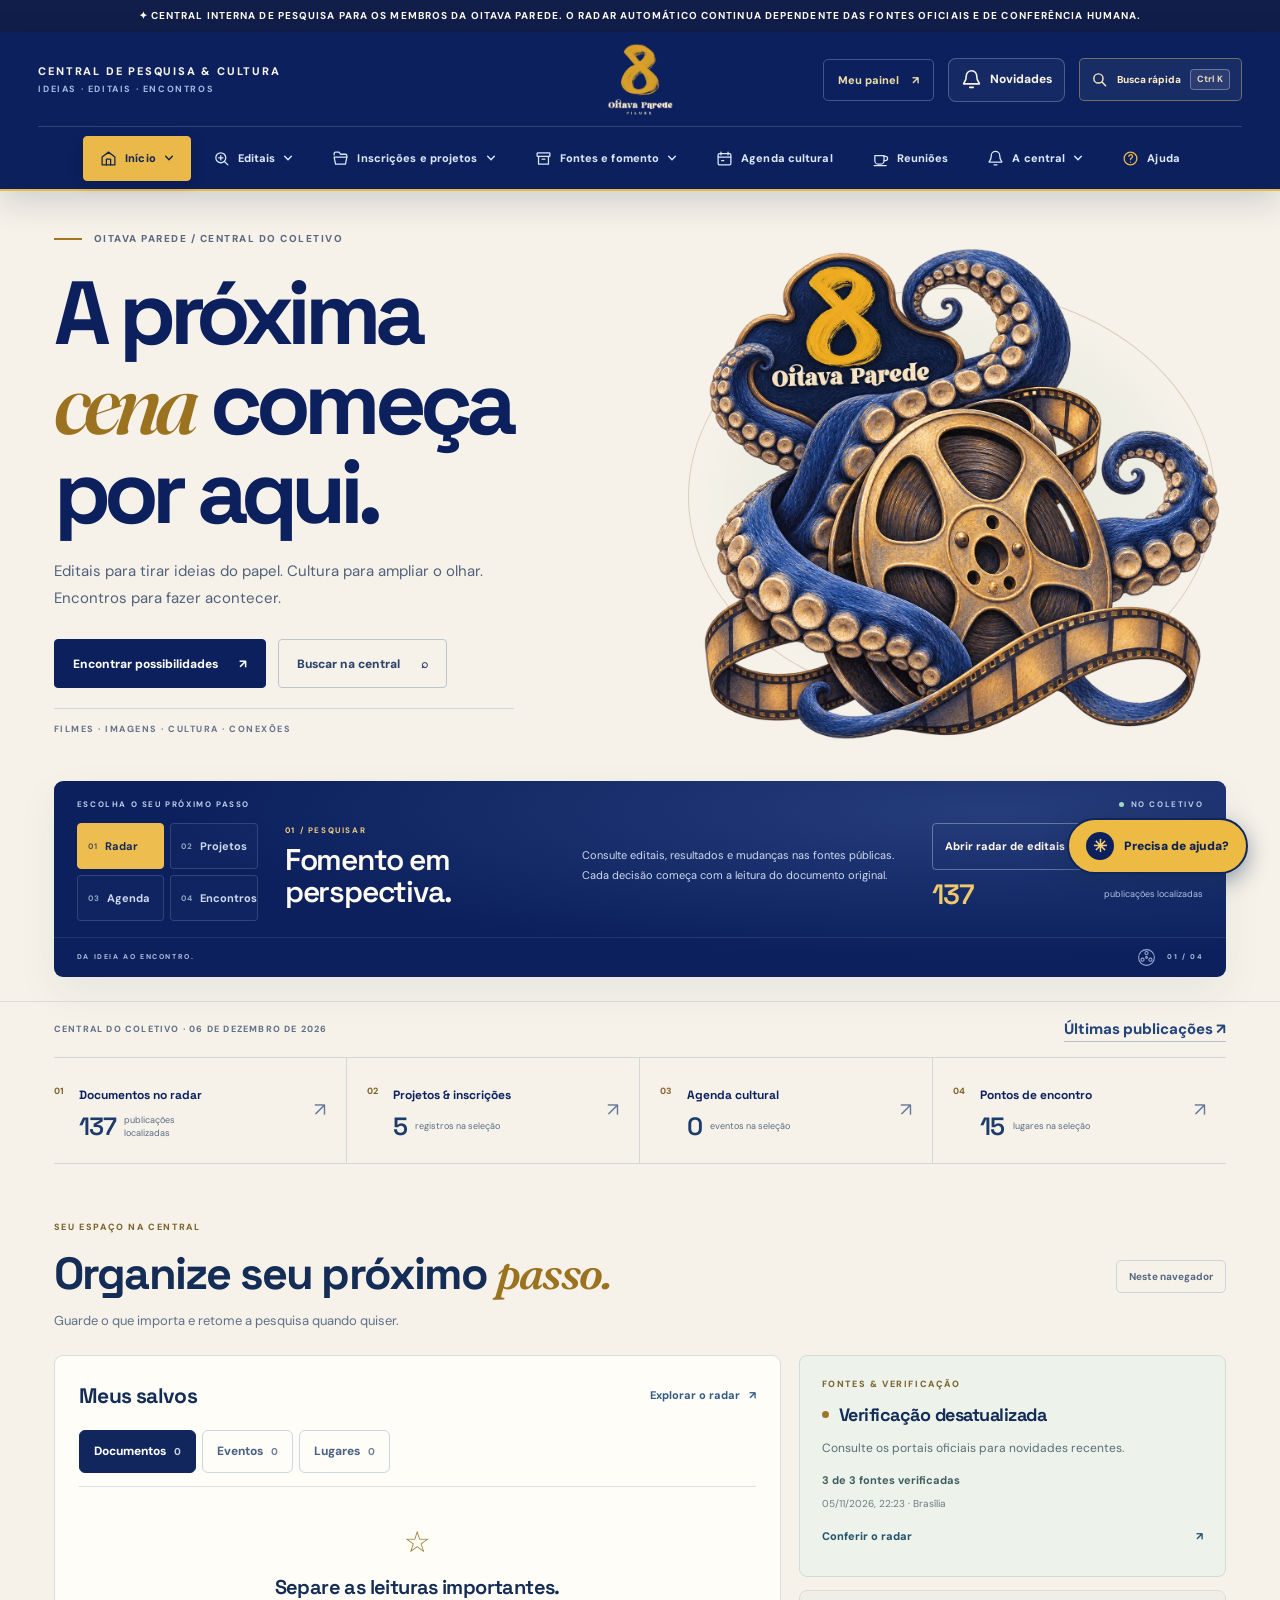
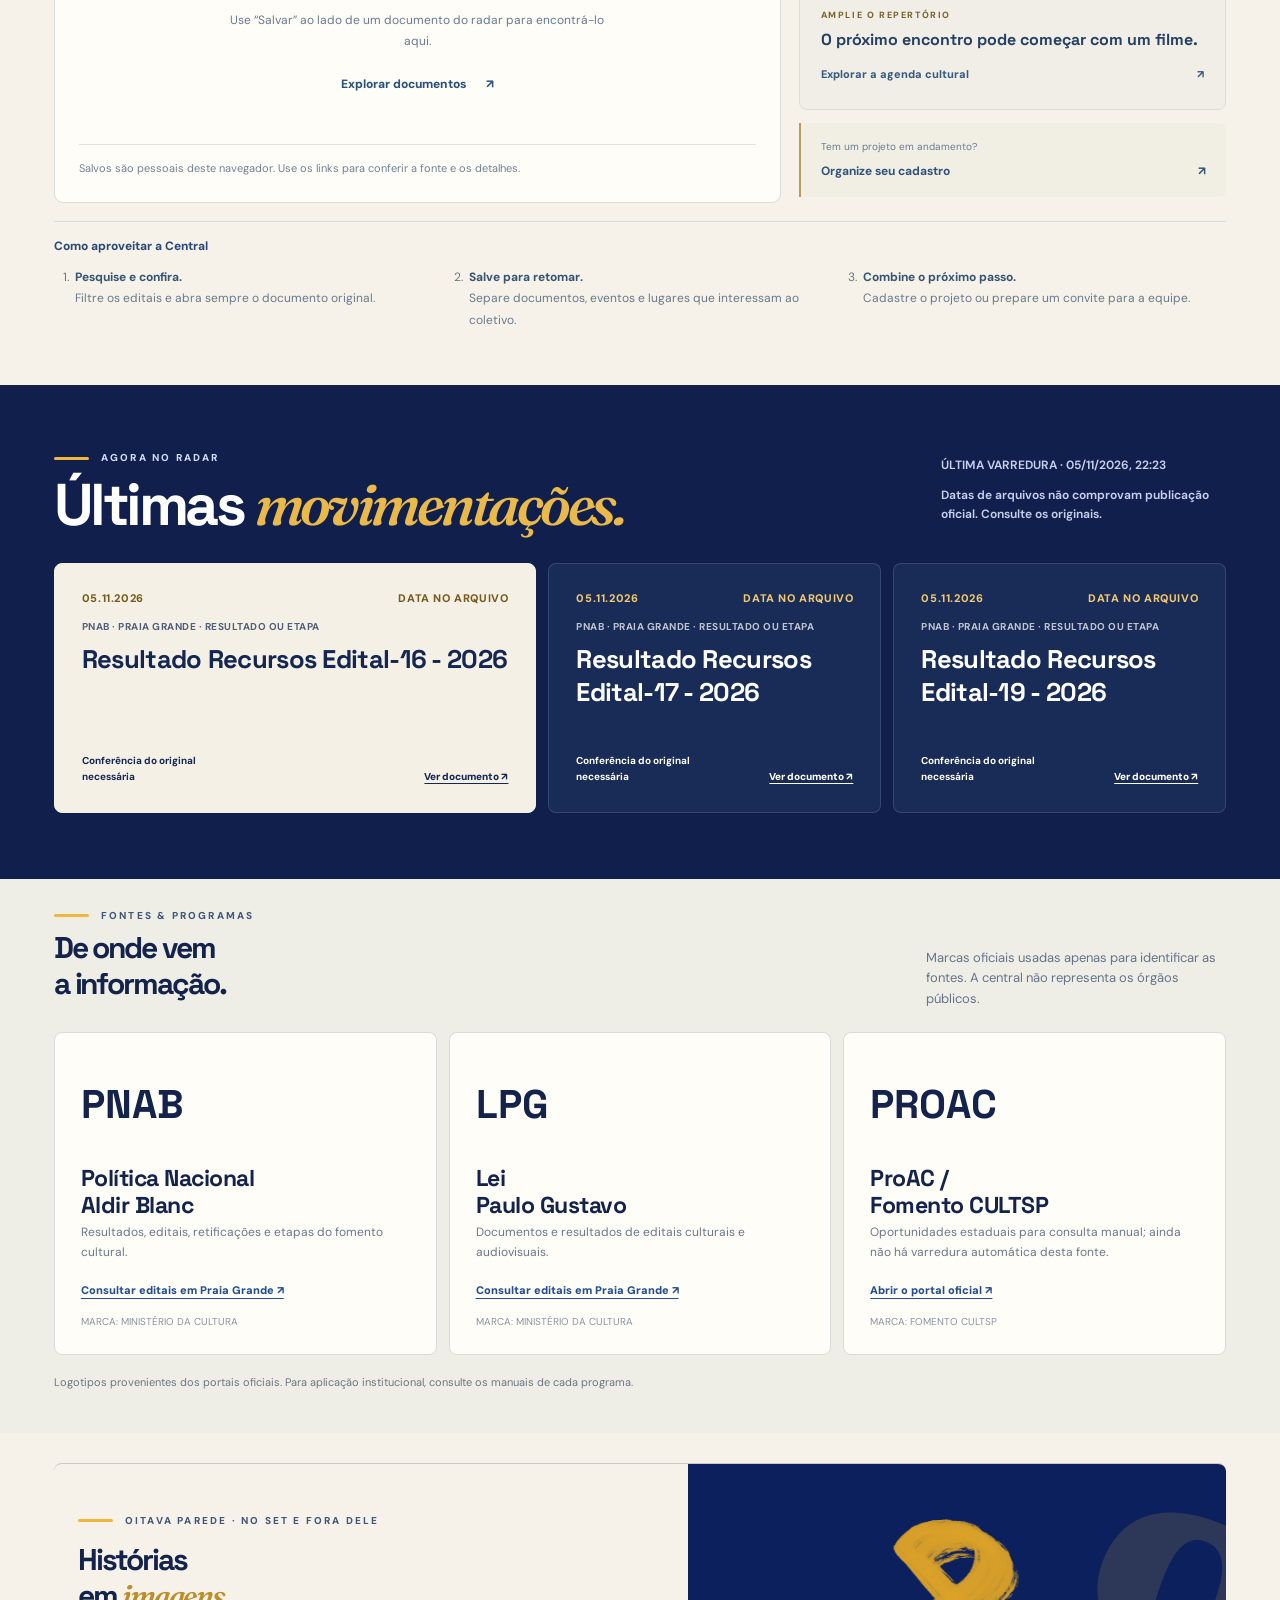
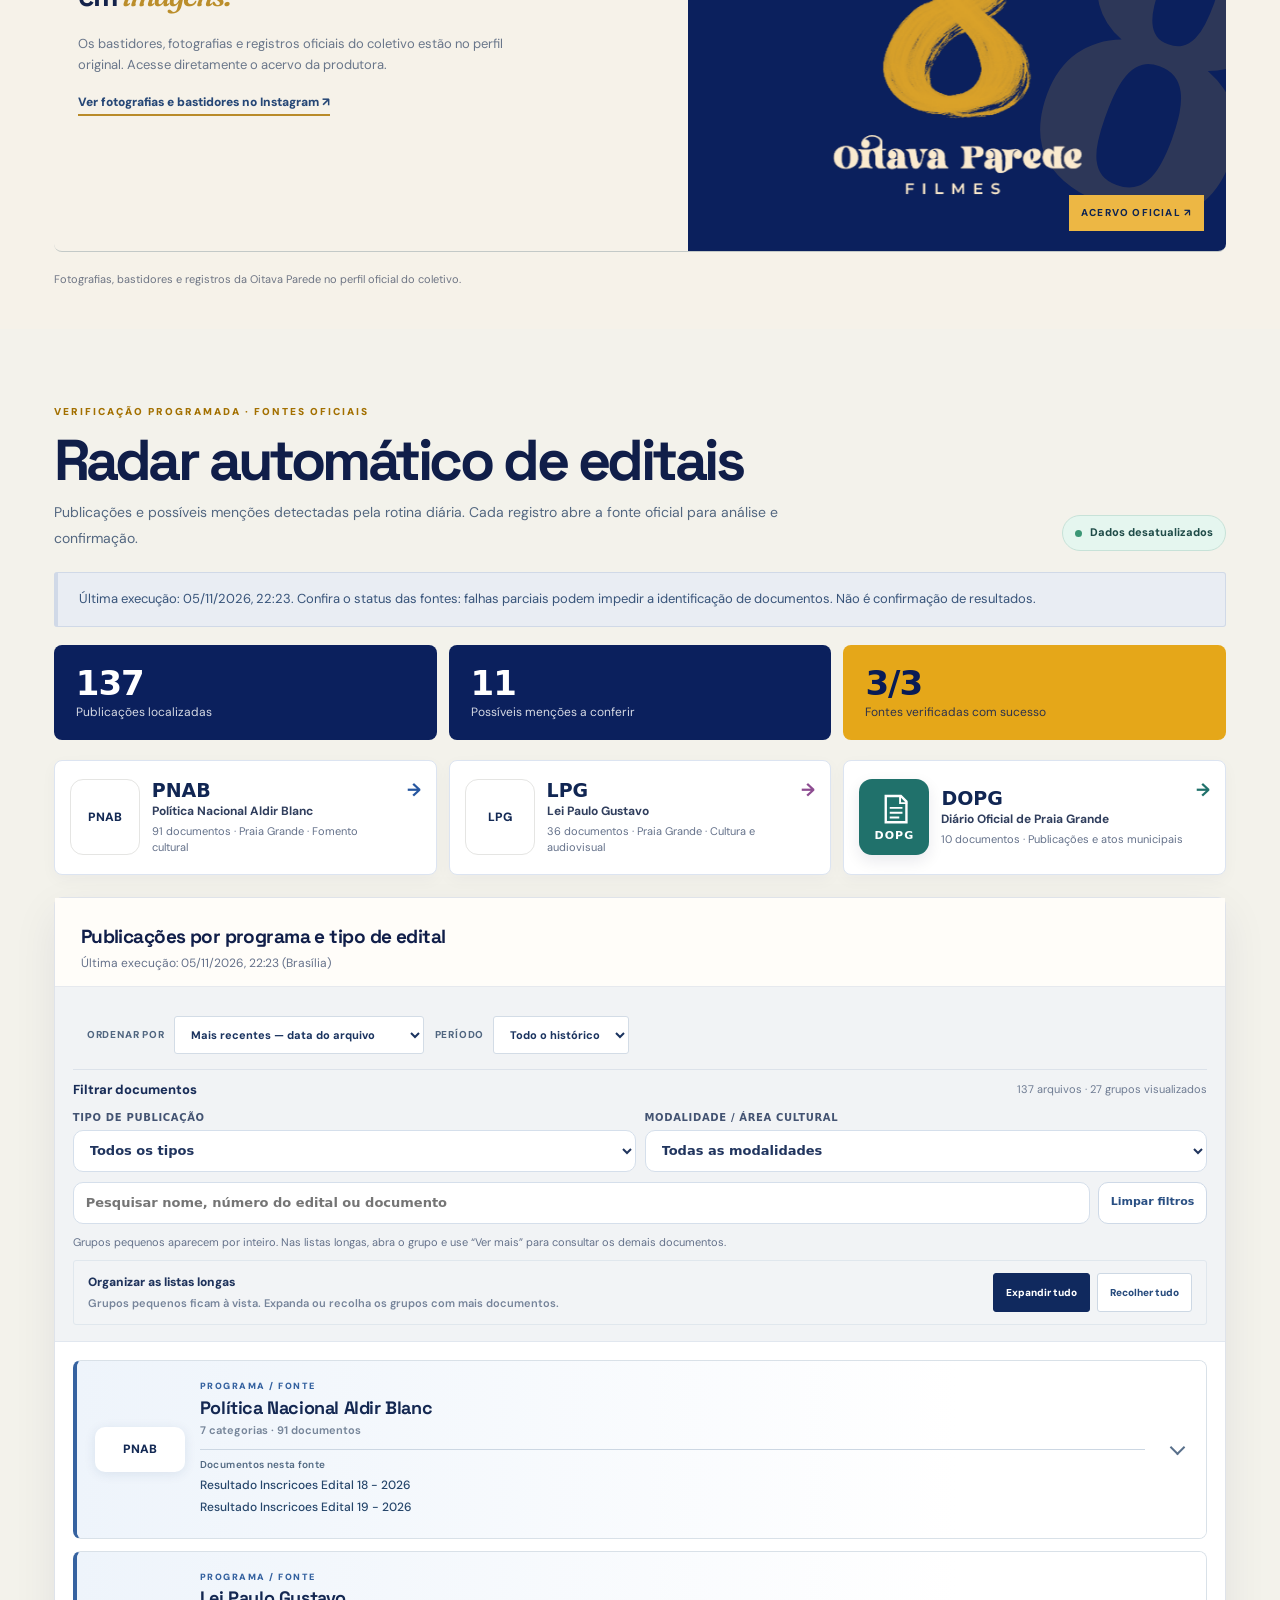
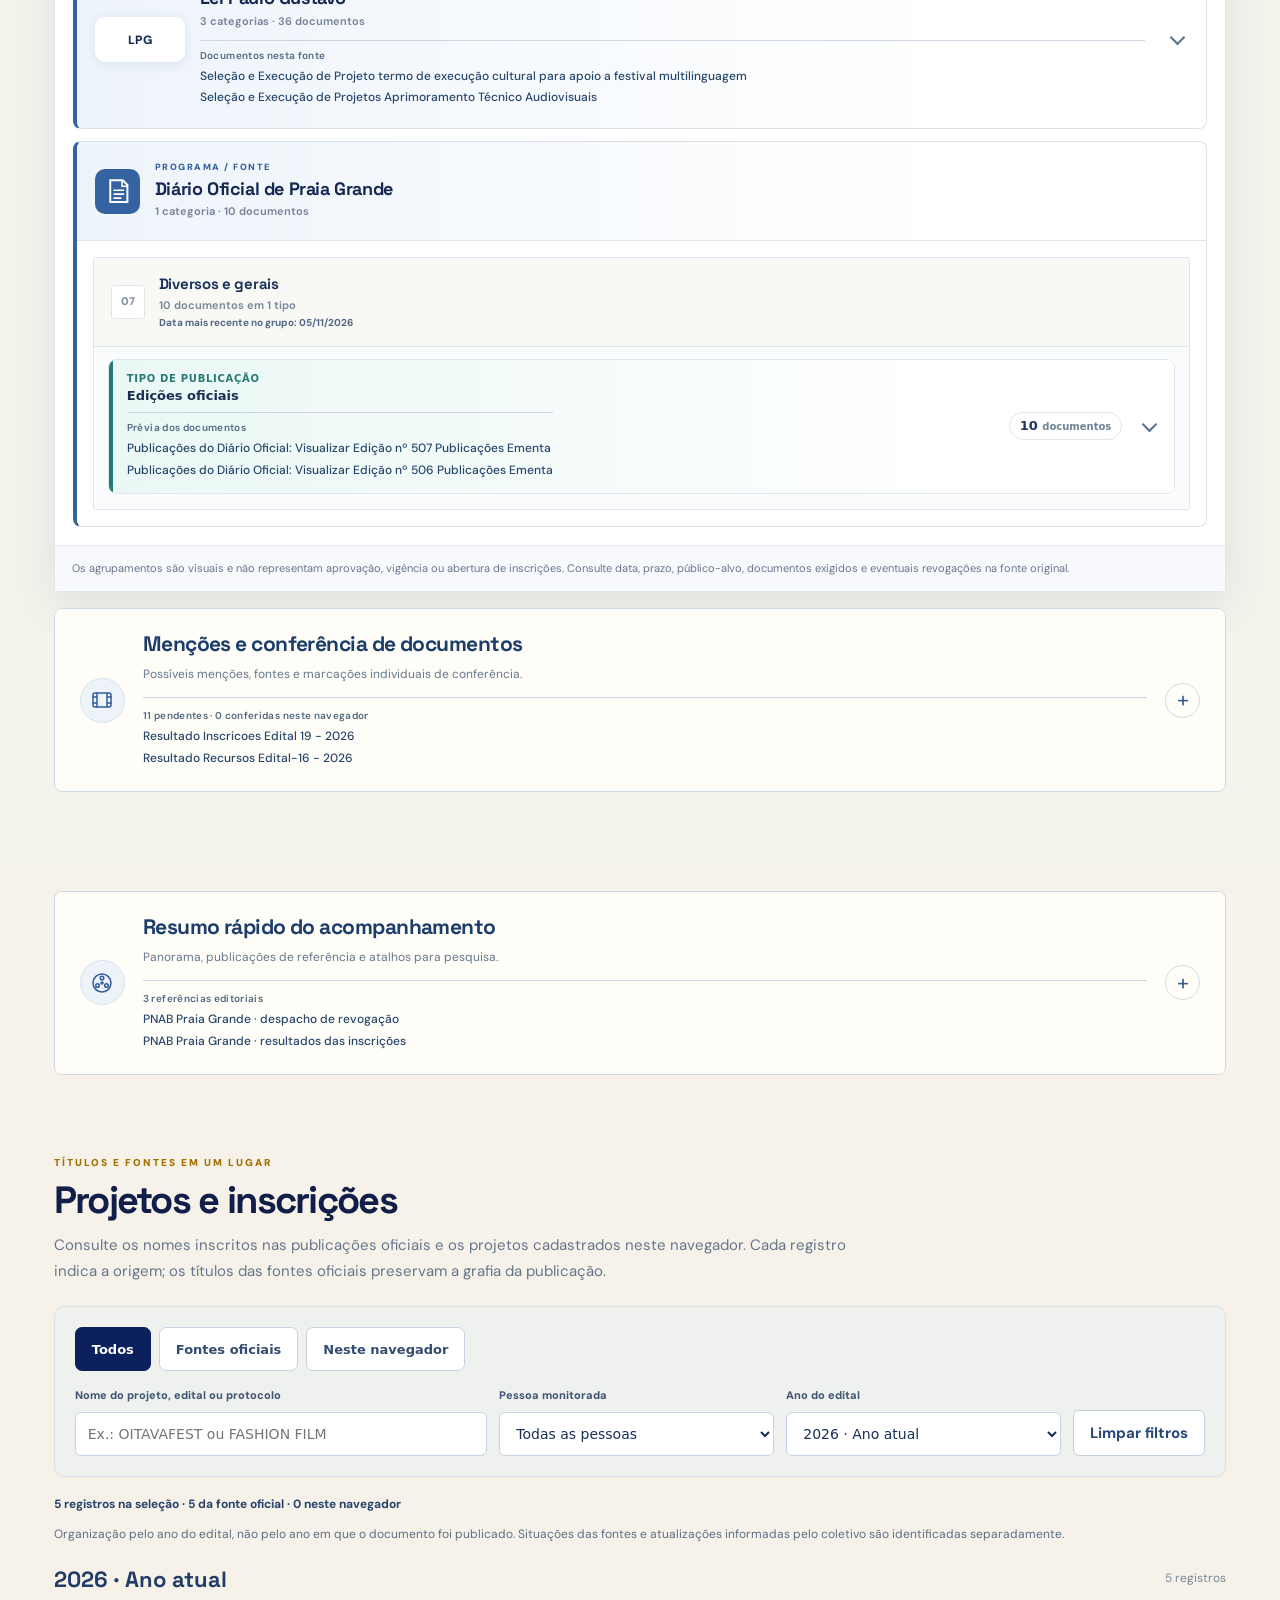
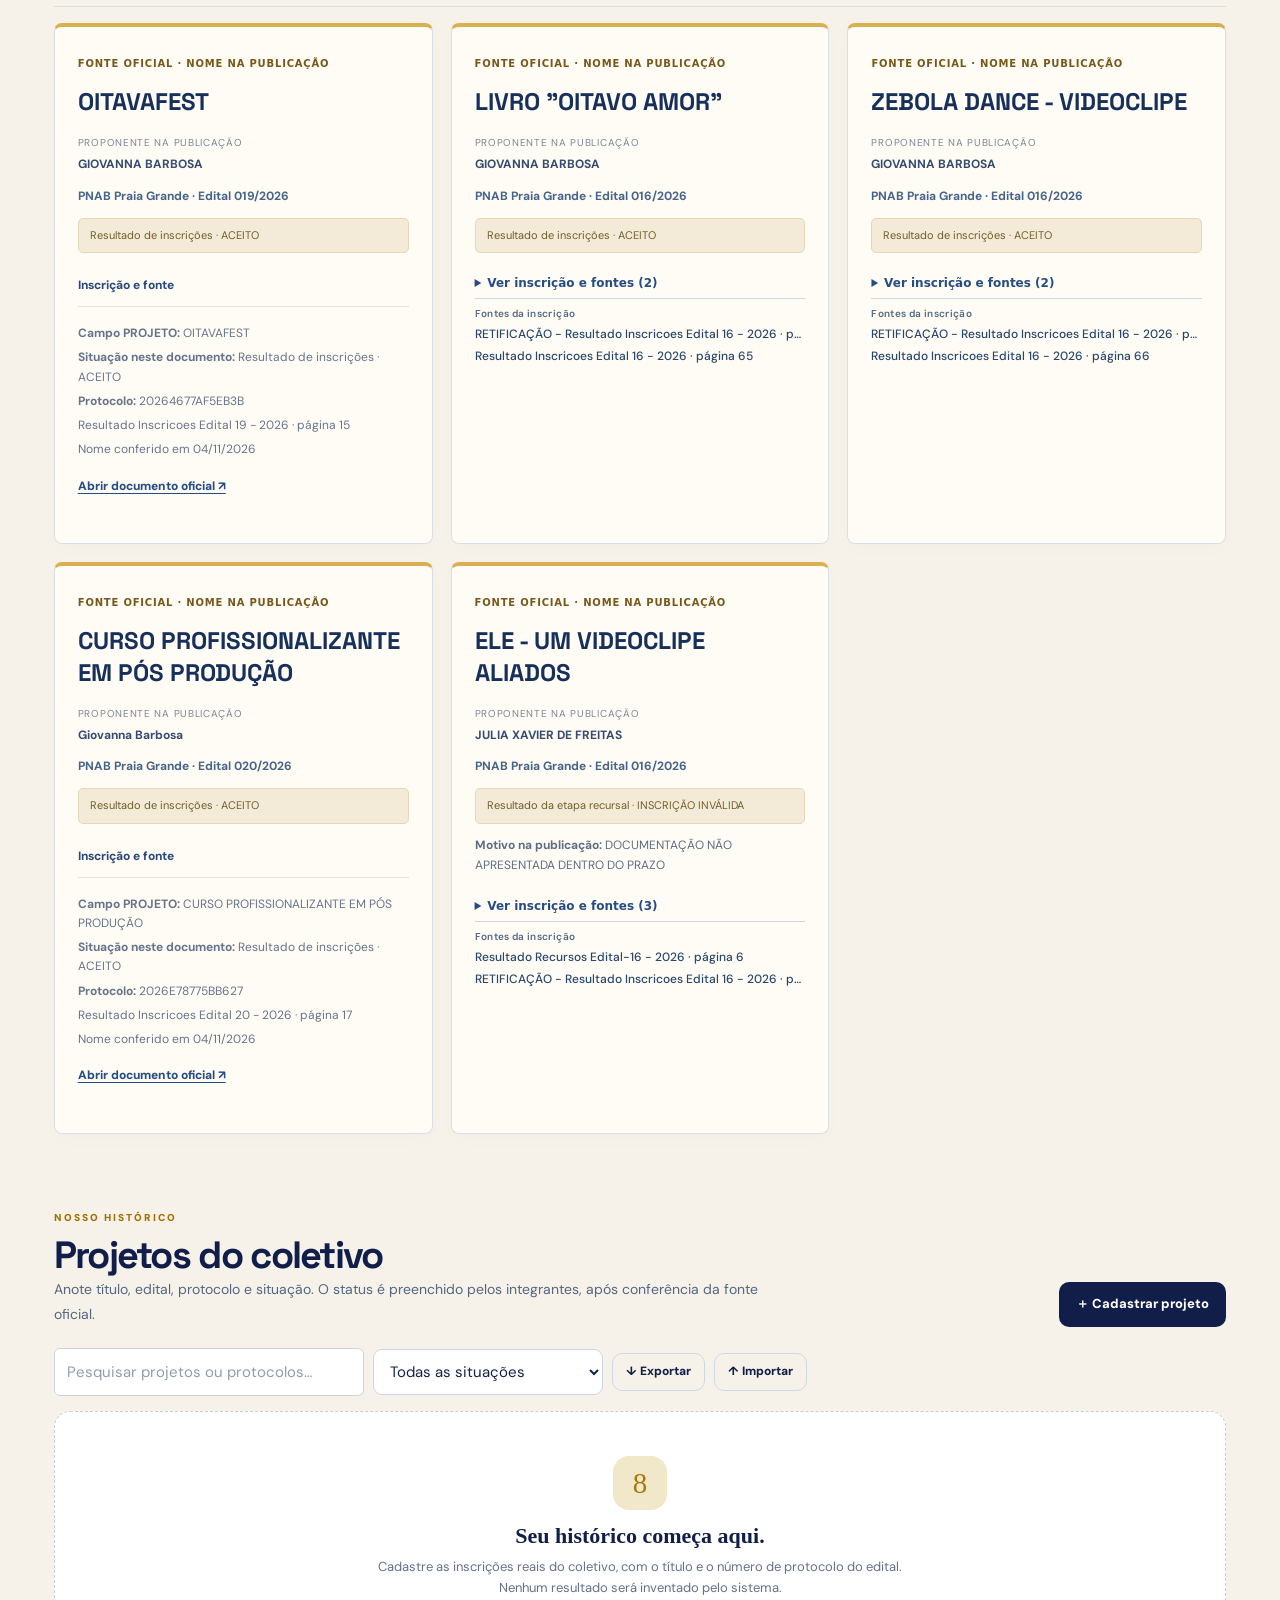
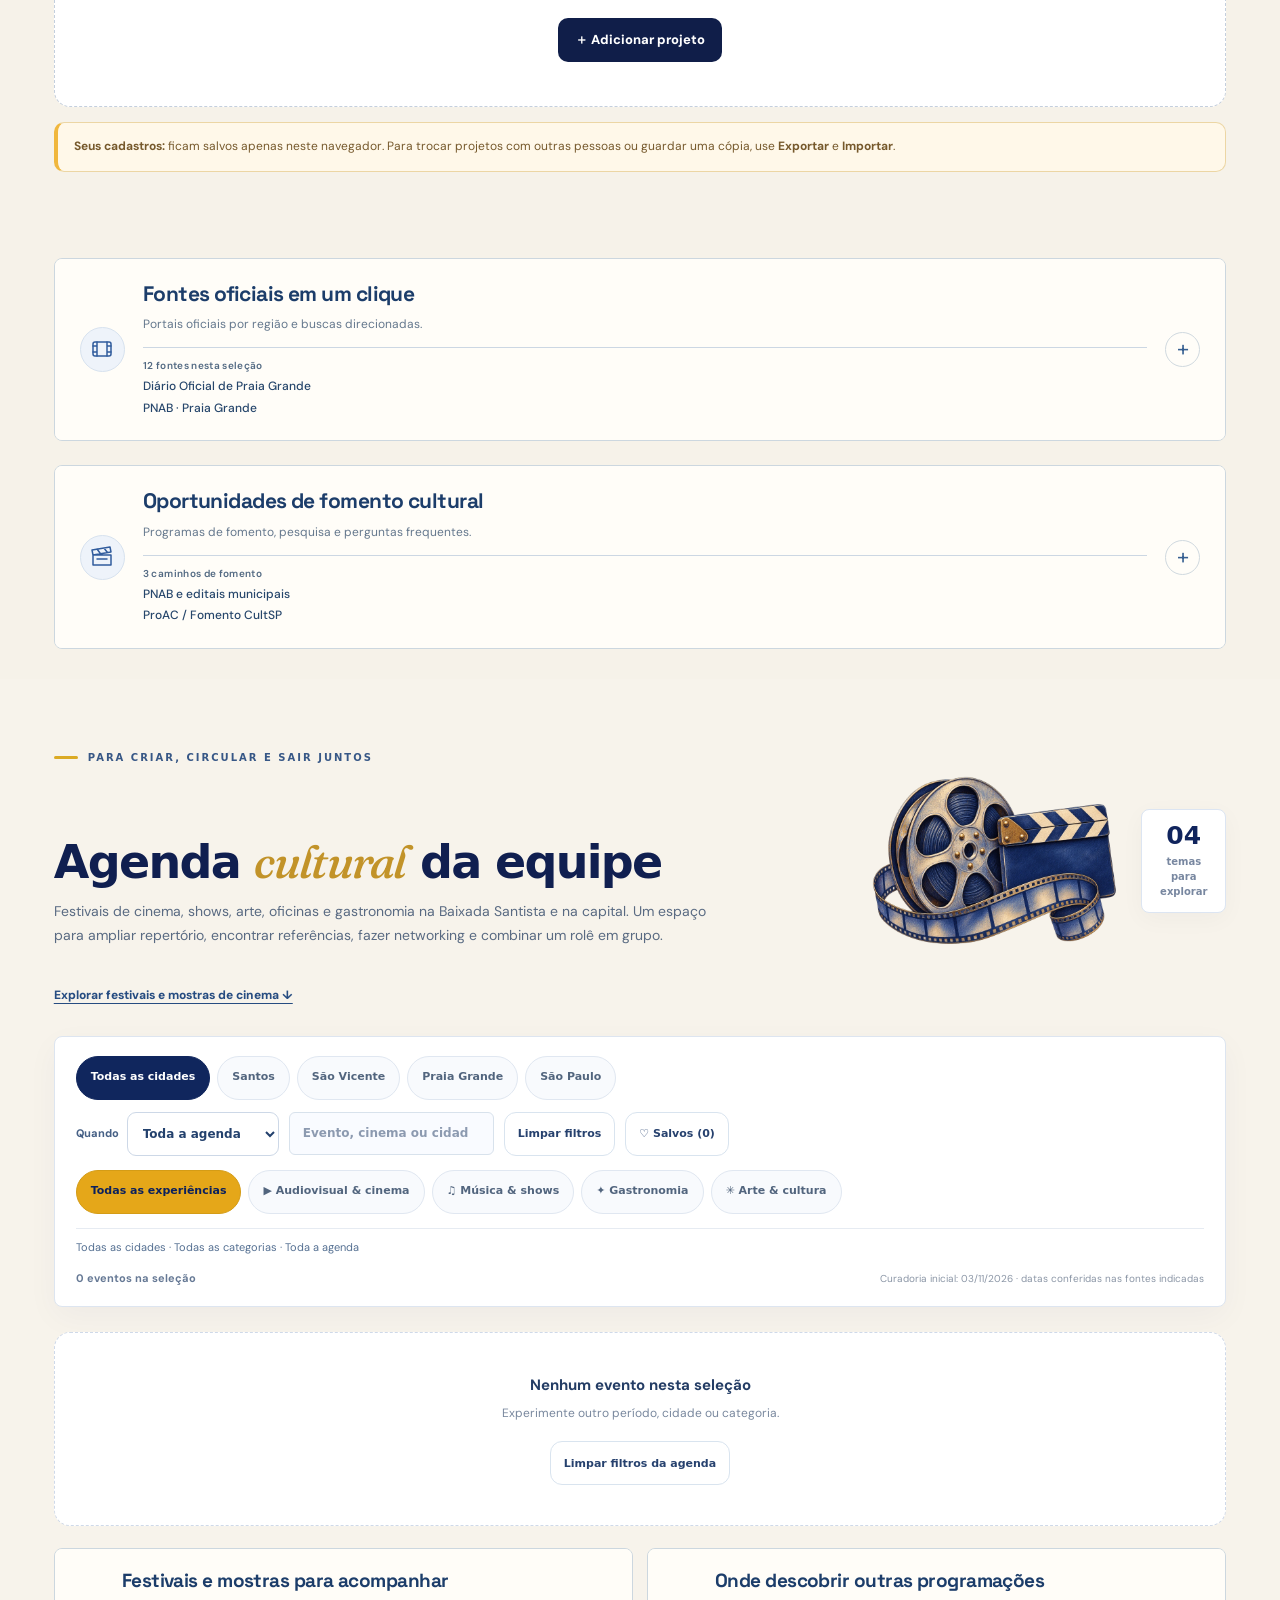
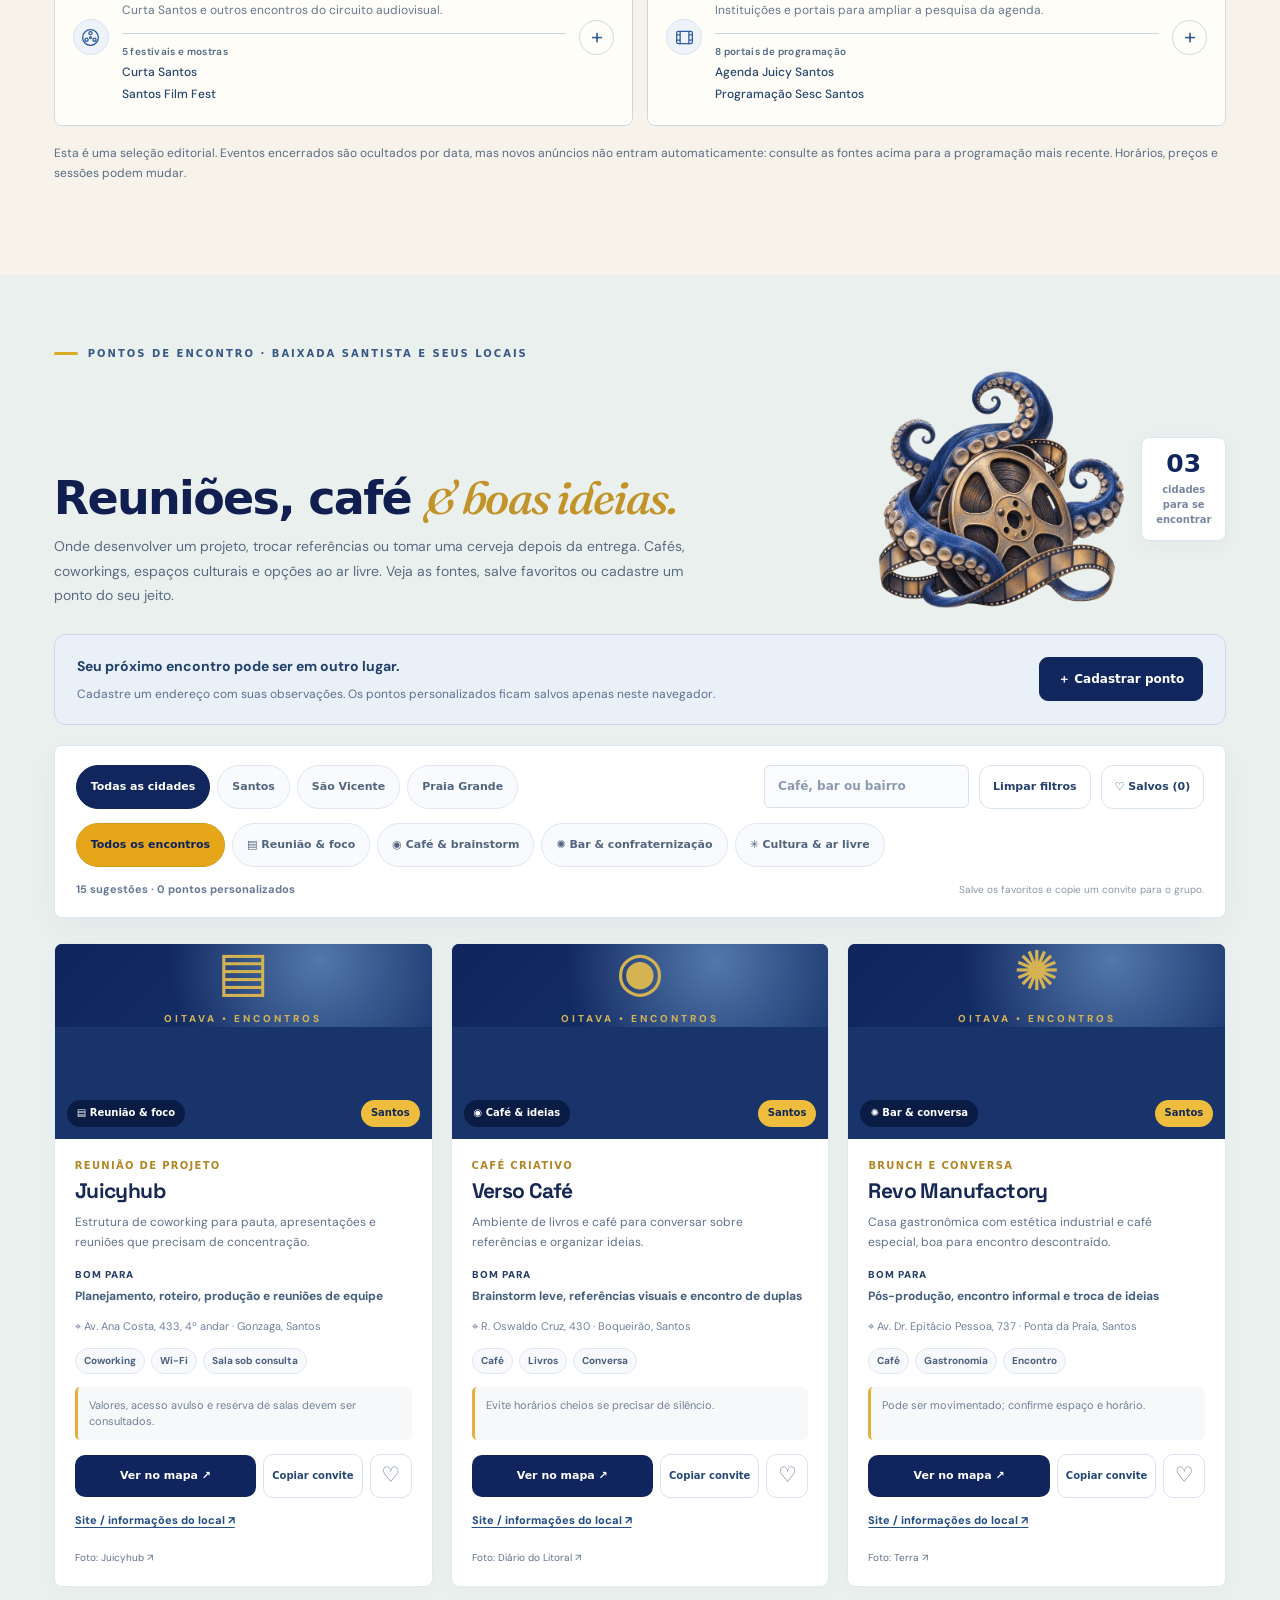
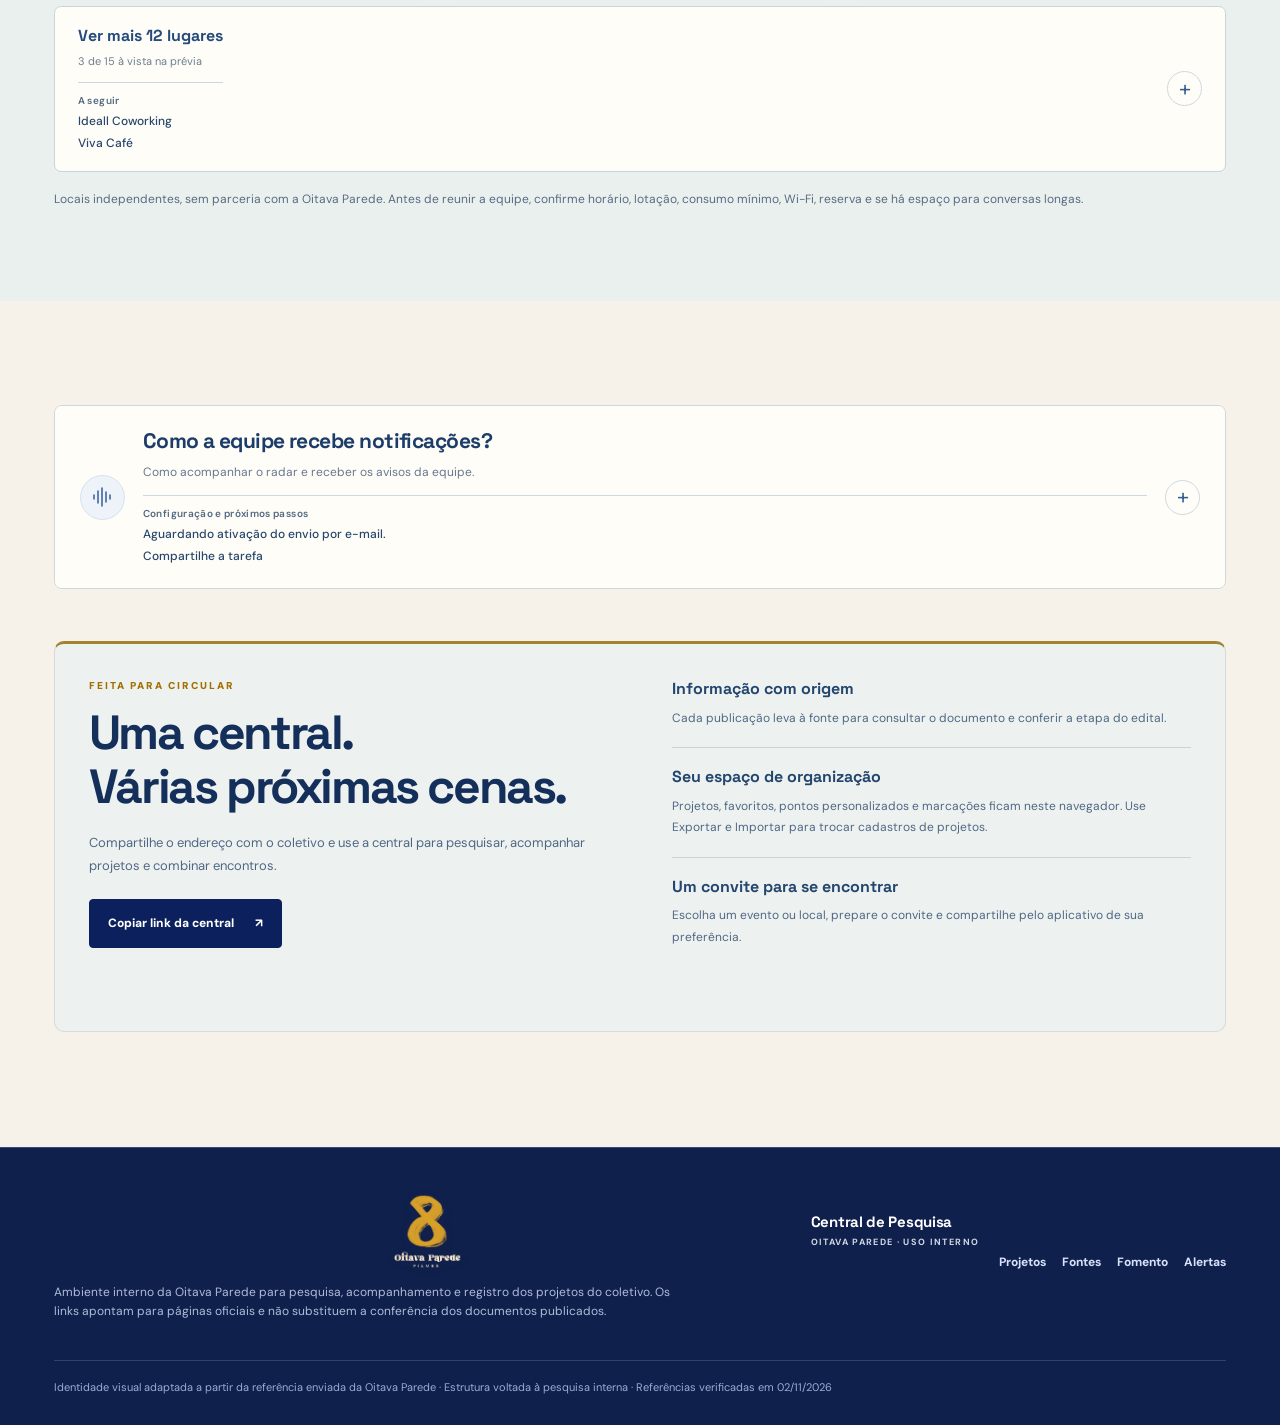
==== commit ab1984fd: "Integrar sapinho à identidade audiovisual" ====
--- a/index.html
+++ b/index.html
@@ -120,7 +120,7 @@
 <link rel="stylesheet" href="./assets/assistente-revisoes.css"/>
 <link rel="stylesheet" href="./assets/navegacao.css?v=20261103-sequencia"/>
 <link rel="stylesheet" href="./assets/navegacao-extras.css"/>
-<link rel="stylesheet" href="./assets/sapinho.css"/>
+<link rel="stylesheet" href="./assets/sapinho.css?v=20261106-cinema"/>
 <link rel="stylesheet" href="./assets/aprovacoes.css"/>
 <link rel="stylesheet" href="./assets/catalogo-projetos.css"/>
 <link rel="stylesheet" href="./assets/experiencia.css"/>
@@ -361,7 +361,7 @@
 <script src="./assets/editorial.js?v=20261104-central"></script>
 <script src="./assets/navegacao.js?v=20261104-tentaculos"></script>
 <script src="./assets/navegacao-extras.js?v=20261104-tentaculos"></script>
-<script src="./assets/sapinho.js?v=20261104-visitas20" defer></script>
+<script src="./assets/sapinho.js?v=20261106-cinema" defer></script>
 <script src="./assets/aprovacoes.js?v=20261104-sino" defer></script>
 <script src="./assets/catalogo-projetos.js?v=20261104-tentaculos" defer></script>
 <script src="./assets/experiencia.js" defer></script>
--- a/assets/sapinho.css
+++ b/assets/sapinho.css
@@ -1,10 +1,10 @@
-.op-frog-visit{position:fixed;bottom:86px;left:20px;z-index:210;display:flex;align-items:center;gap:10px;width:min(390px,calc(100vw - 32px));padding:22px 18px 20px 10px;background:#fffcf3;color:#132b56;border:1px solid #c7d5b3;border-top:4px solid #739d4c;border-radius:18px;box-shadow:0 14px 50px #09194338;font-family:"DM Sans",system-ui,sans-serif;animation:op-frog-enter .3s ease-out}
-.op-frog-visit img{width:112px;height:112px;flex:0 0 112px;object-fit:contain}
-.op-frog-close{position:absolute;right:2px;top:2px;display:grid;place-items:center;width:44px;height:44px;border:0;border-radius:50%;background:transparent;color:#526448;font-size:24px;cursor:pointer}
-.op-frog-copy{padding-top:8px;min-width:0}.op-frog-copy small{font-size:9px;font-weight:850;letter-spacing:1.7px;color:#526e36}.op-frog-copy h2{margin:5px 0;font-size:18px;line-height:1.2;letter-spacing:-.5px}.op-frog-copy p{margin:8px 0 12px;font-size:12px;line-height:1.55;color:#4a5c58}
-.op-frog-sound{min-height:44px;padding:10px 15px;background:#0b205d;color:#fff;border:0;border-radius:8px;cursor:pointer;font:750 12px/1.3 system-ui,sans-serif}.op-frog-sound:hover{background:#1c3d7b}.op-frog-sound:disabled{opacity:.7;cursor:default}.op-frog-visit button:focus-visible{outline:3px solid #b8861f;outline-offset:3px}.op-frog-feedback{display:block;margin-top:5px;font-size:11px;color:#526e36}.op-frog-feedback:empty{display:none}
+.op-frog-visit{position:fixed;bottom:86px;left:20px;z-index:210;display:flex;align-items:center;gap:8px;width:min(410px,calc(100vw - 32px));padding:20px 18px 18px 6px;background:radial-gradient(circle at 8% 50%,#e8ecdf 0,transparent 39%),#fffcf3;color:#132b56;border:1px solid #d6c49d;border-top:4px solid #173d89;border-radius:18px;box-shadow:0 14px 50px #09194338;font-family:"DM Sans",system-ui,sans-serif;animation:op-frog-enter .3s ease-out}
+.op-frog-visit img{width:122px;height:122px;flex:0 0 122px;object-fit:contain;filter:drop-shadow(0 8px 12px #07184924)}
+.op-frog-close{position:absolute;right:2px;top:2px;display:grid;place-items:center;width:44px;height:44px;border:0;border-radius:50%;background:transparent;color:#17365f;font-size:24px;cursor:pointer}
+.op-frog-copy{padding-top:8px;min-width:0}.op-frog-copy small{font-size:9px;font-weight:850;letter-spacing:1.7px;color:#a26f18}.op-frog-copy h2{margin:5px 0;font-size:18px;line-height:1.2;letter-spacing:-.5px}.op-frog-copy p{margin:8px 0 12px;font-size:12px;line-height:1.55;color:#4b5668}
+.op-frog-sound{min-height:44px;padding:10px 15px;background:#0b205d;color:#fff;border:0;border-radius:8px;cursor:pointer;font:750 12px/1.3 system-ui,sans-serif}.op-frog-sound:hover{background:#1c3d7b}.op-frog-sound:disabled{opacity:.7;cursor:default}.op-frog-visit button:focus-visible{outline:3px solid #b8861f;outline-offset:3px}.op-frog-feedback{display:block;margin-top:5px;font-size:11px;color:#765b24}.op-frog-feedback:empty{display:none}
 .op-frog-is-playing img{animation:op-frog-croak .24s ease-in-out 3}
 @keyframes op-frog-enter{from{opacity:0;transform:translateY(10px)}to{opacity:1;transform:translateY(0)}}
 @keyframes op-frog-croak{50%{transform:translateY(-3px) scale(1.04)}}
-@media(max-width:400px){.op-frog-visit{left:16px;gap:5px;padding:20px 12px 16px 4px}.op-frog-visit img{width:86px;height:86px;flex-basis:86px}.op-frog-copy h2{font-size:17px}}
+@media(max-width:400px){.op-frog-visit{left:16px;gap:4px;padding:18px 12px 16px 2px}.op-frog-visit img{width:94px;height:94px;flex-basis:94px}.op-frog-copy h2{font-size:17px}}
 @media(prefers-reduced-motion:reduce){.op-frog-visit,.op-frog-is-playing img{animation:none}}
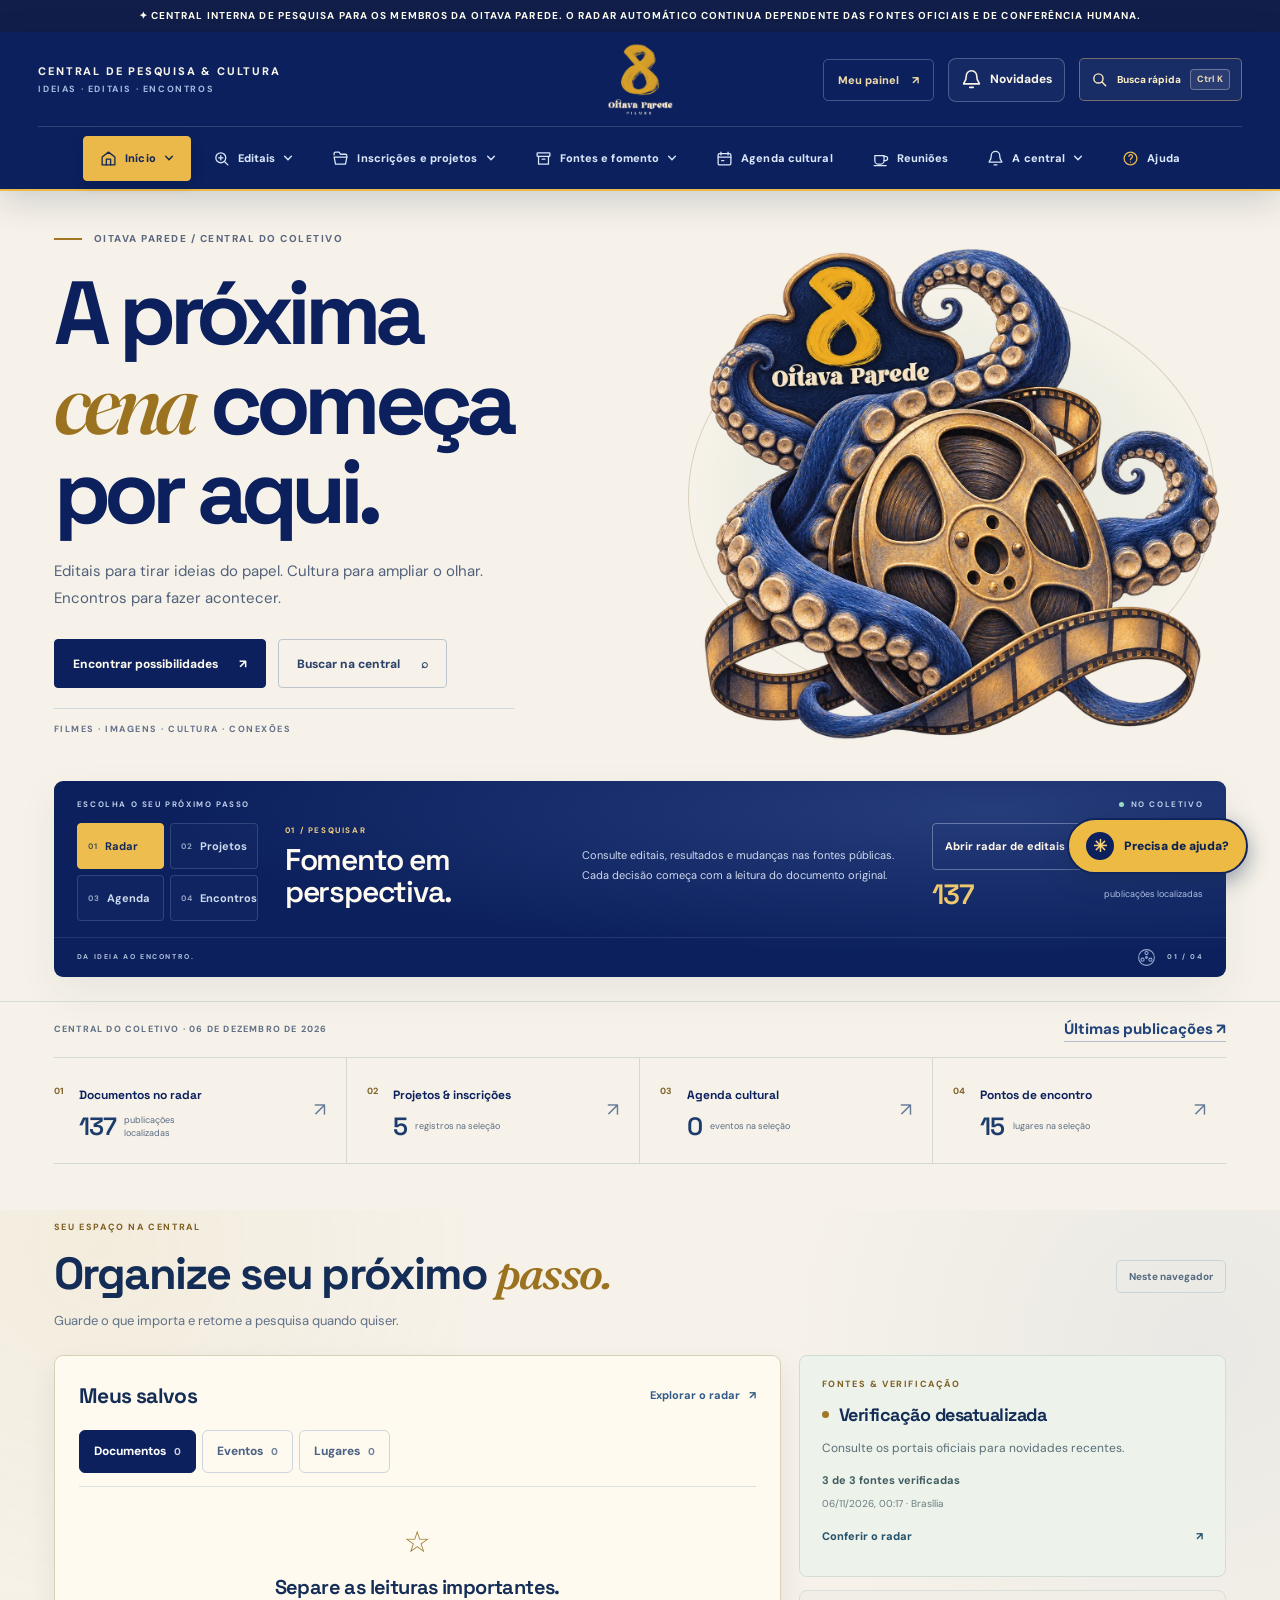
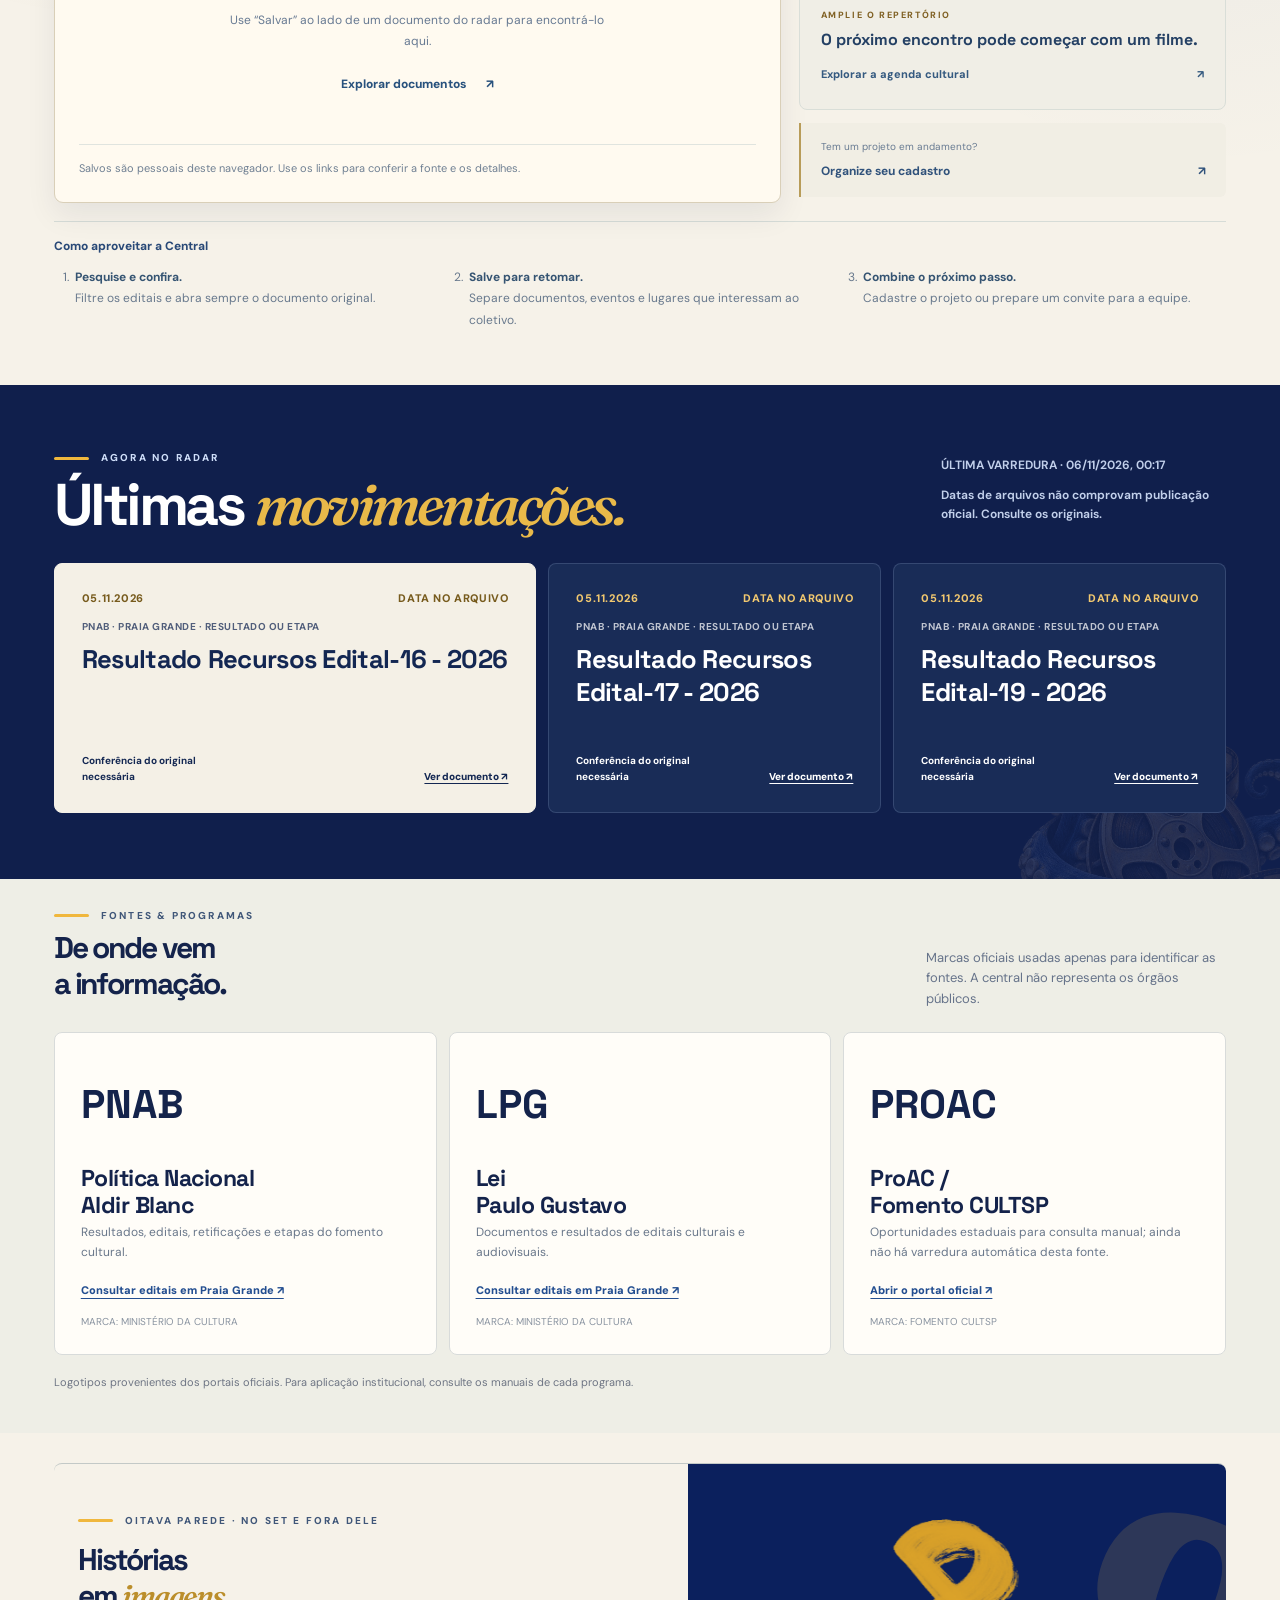
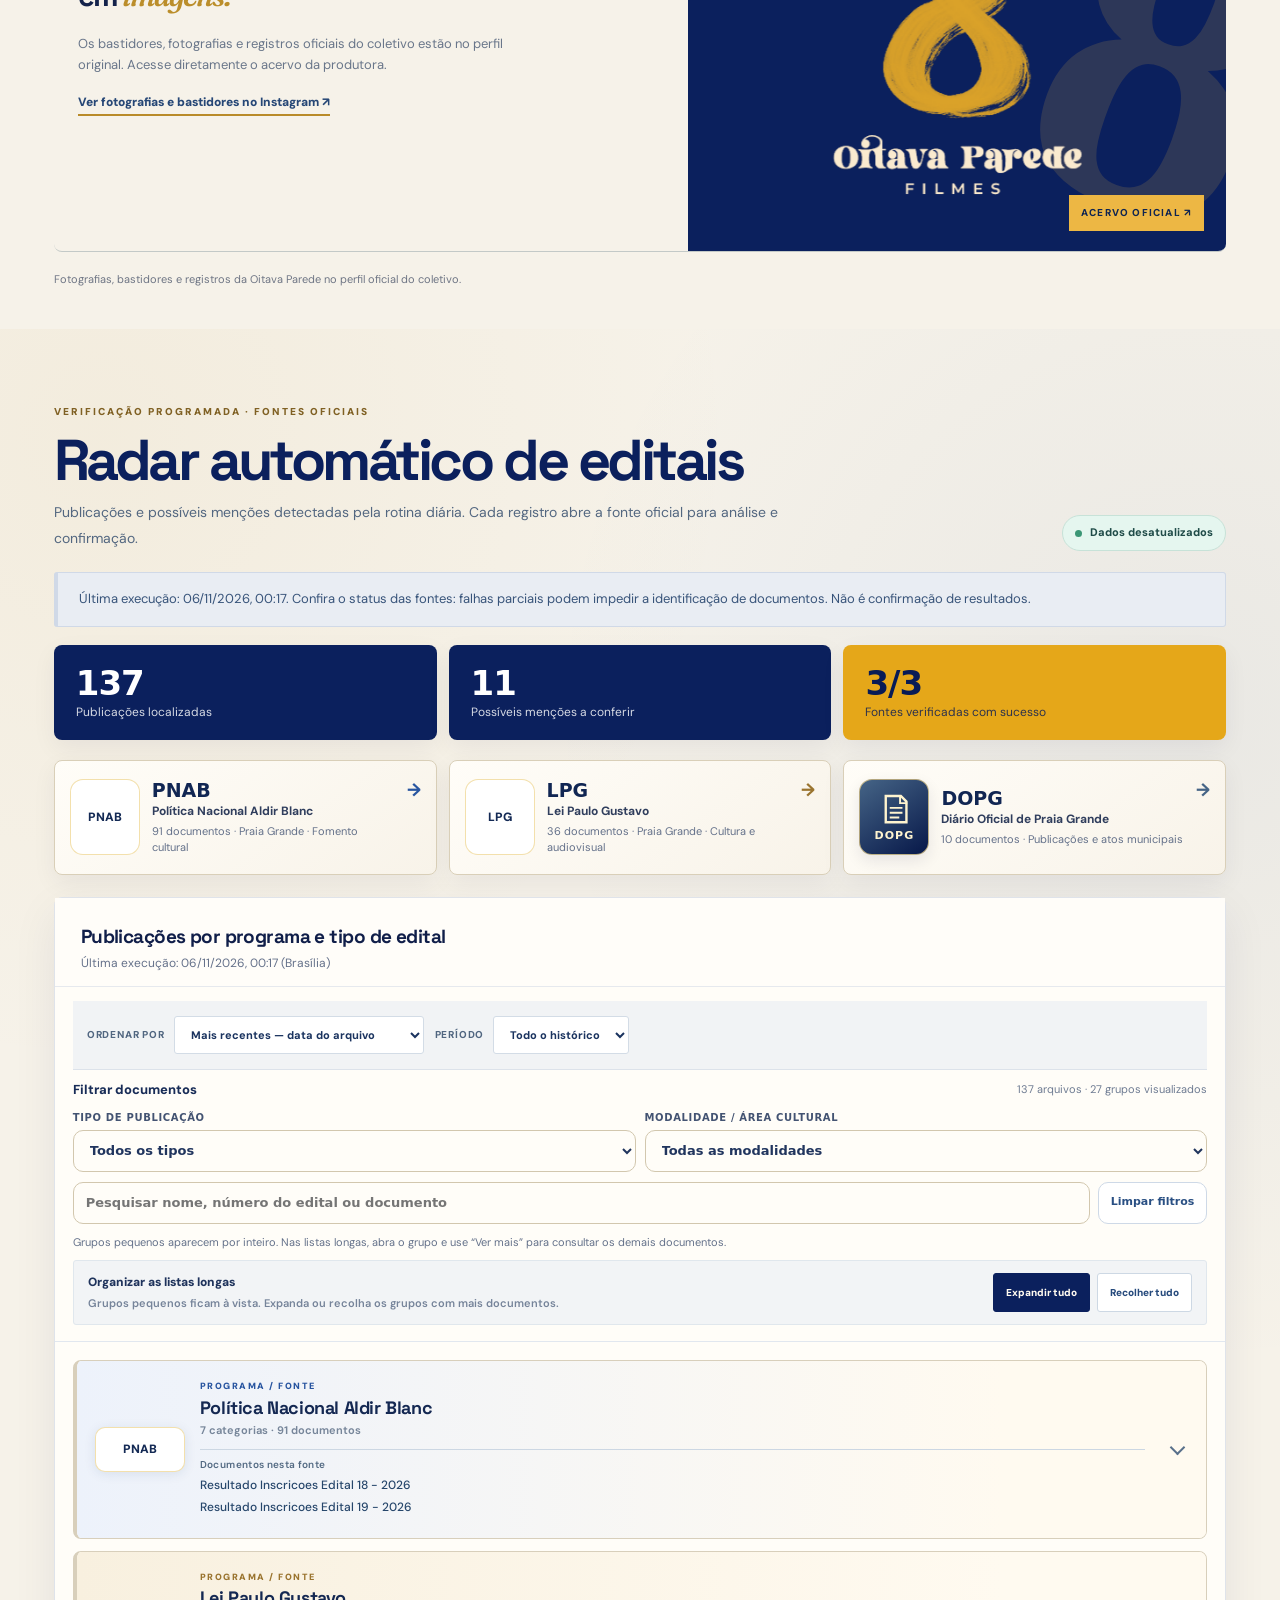
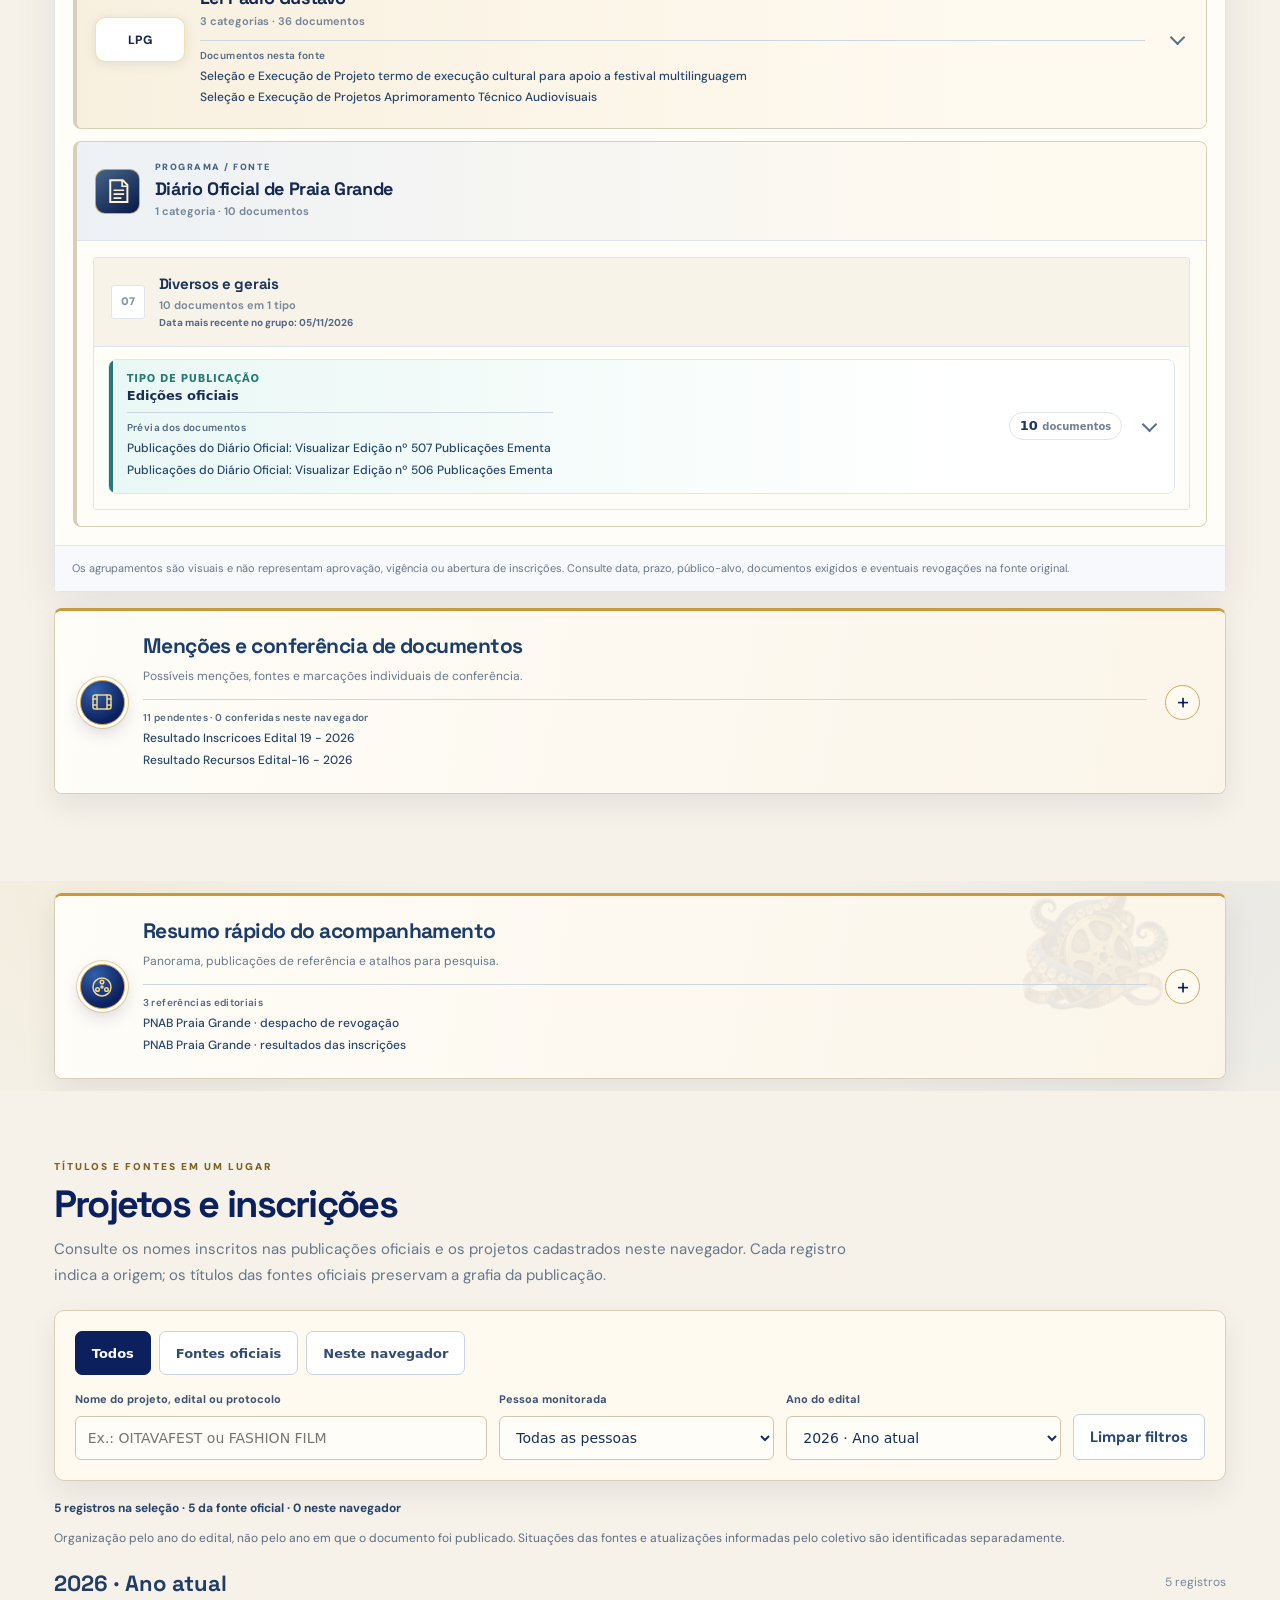
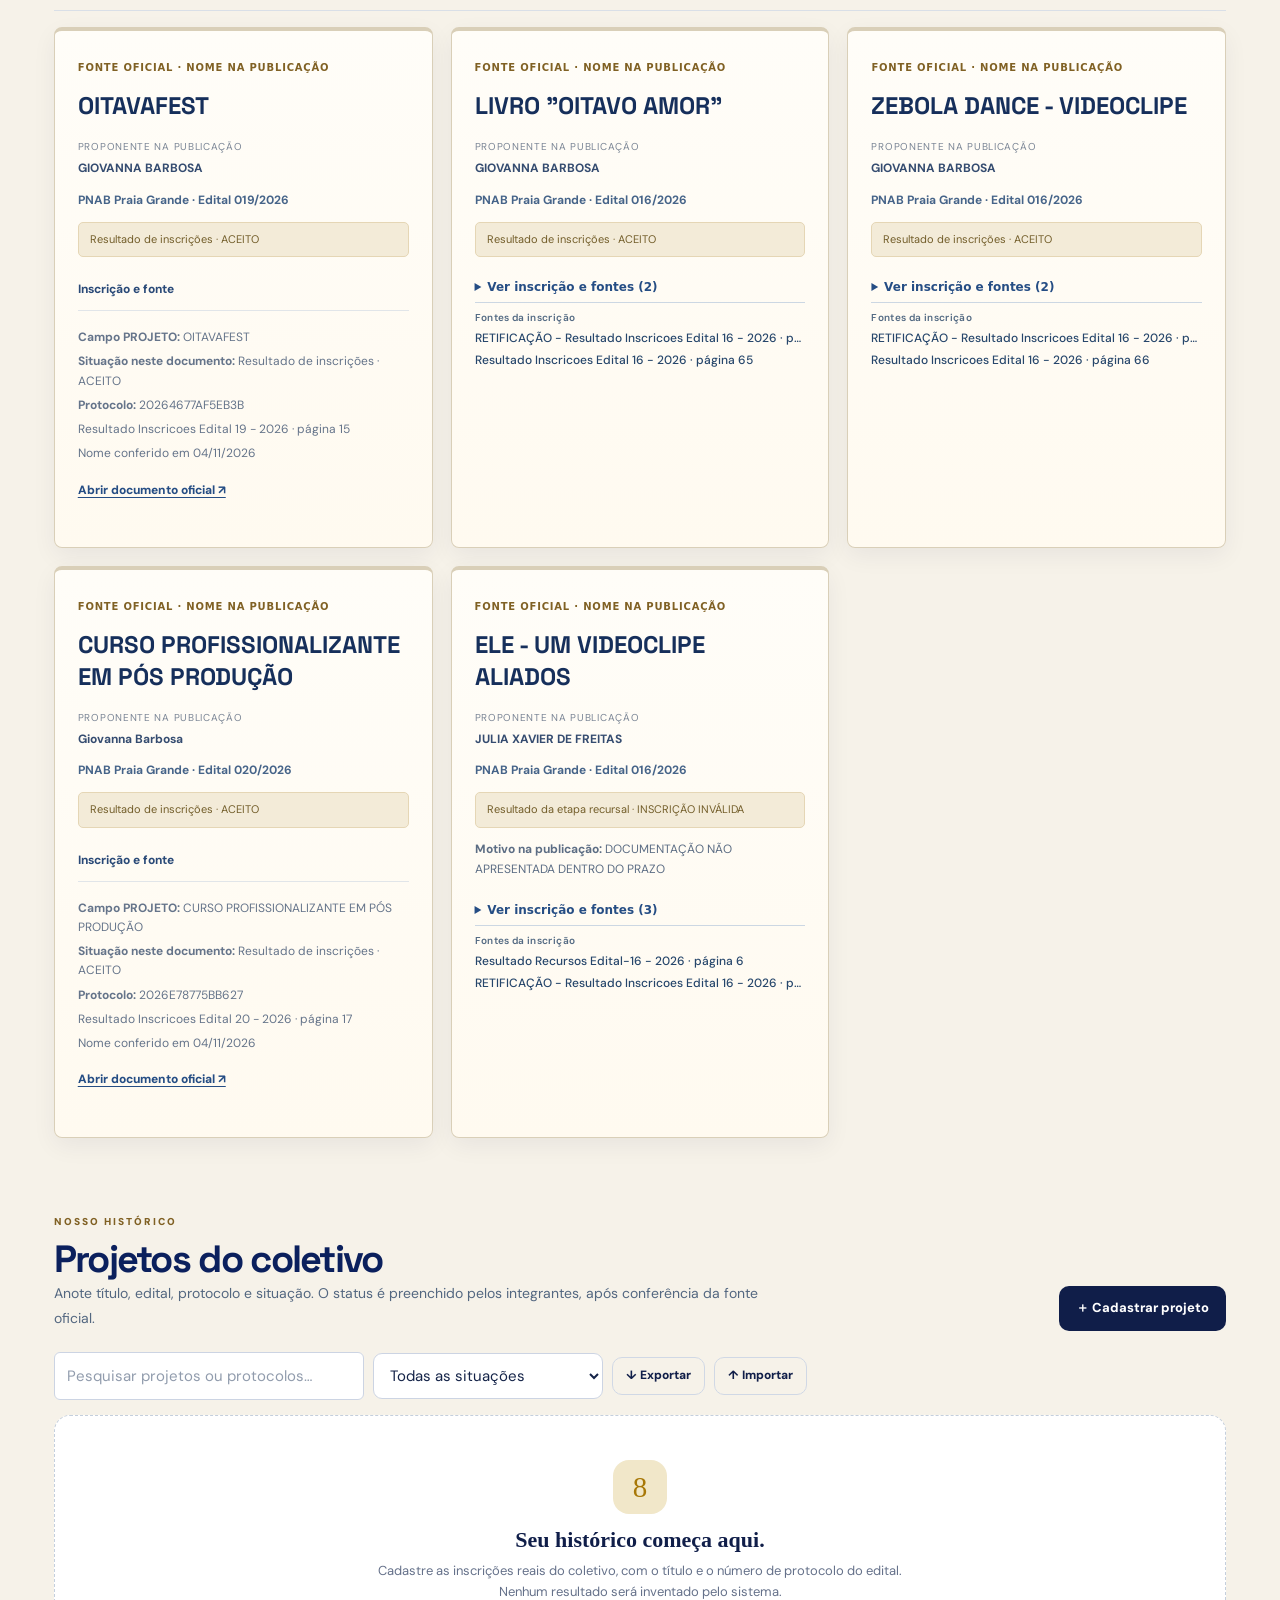
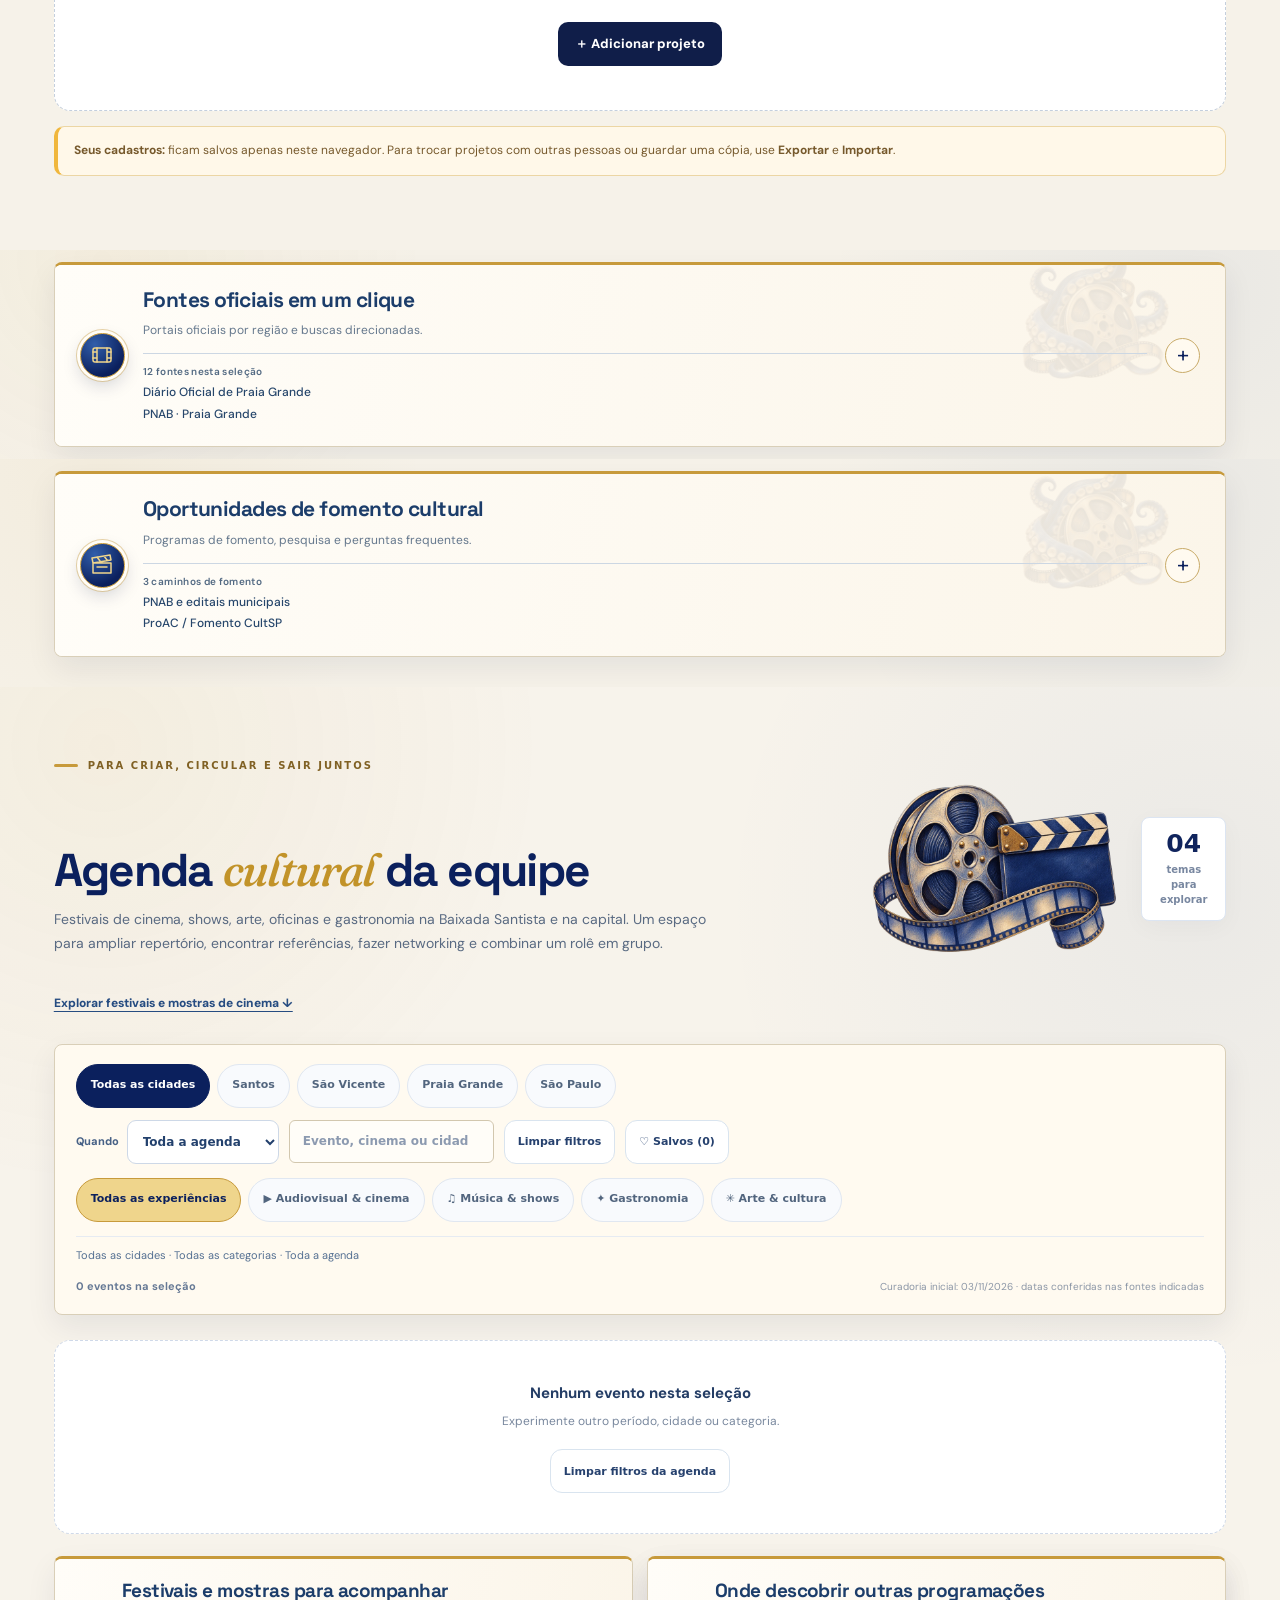
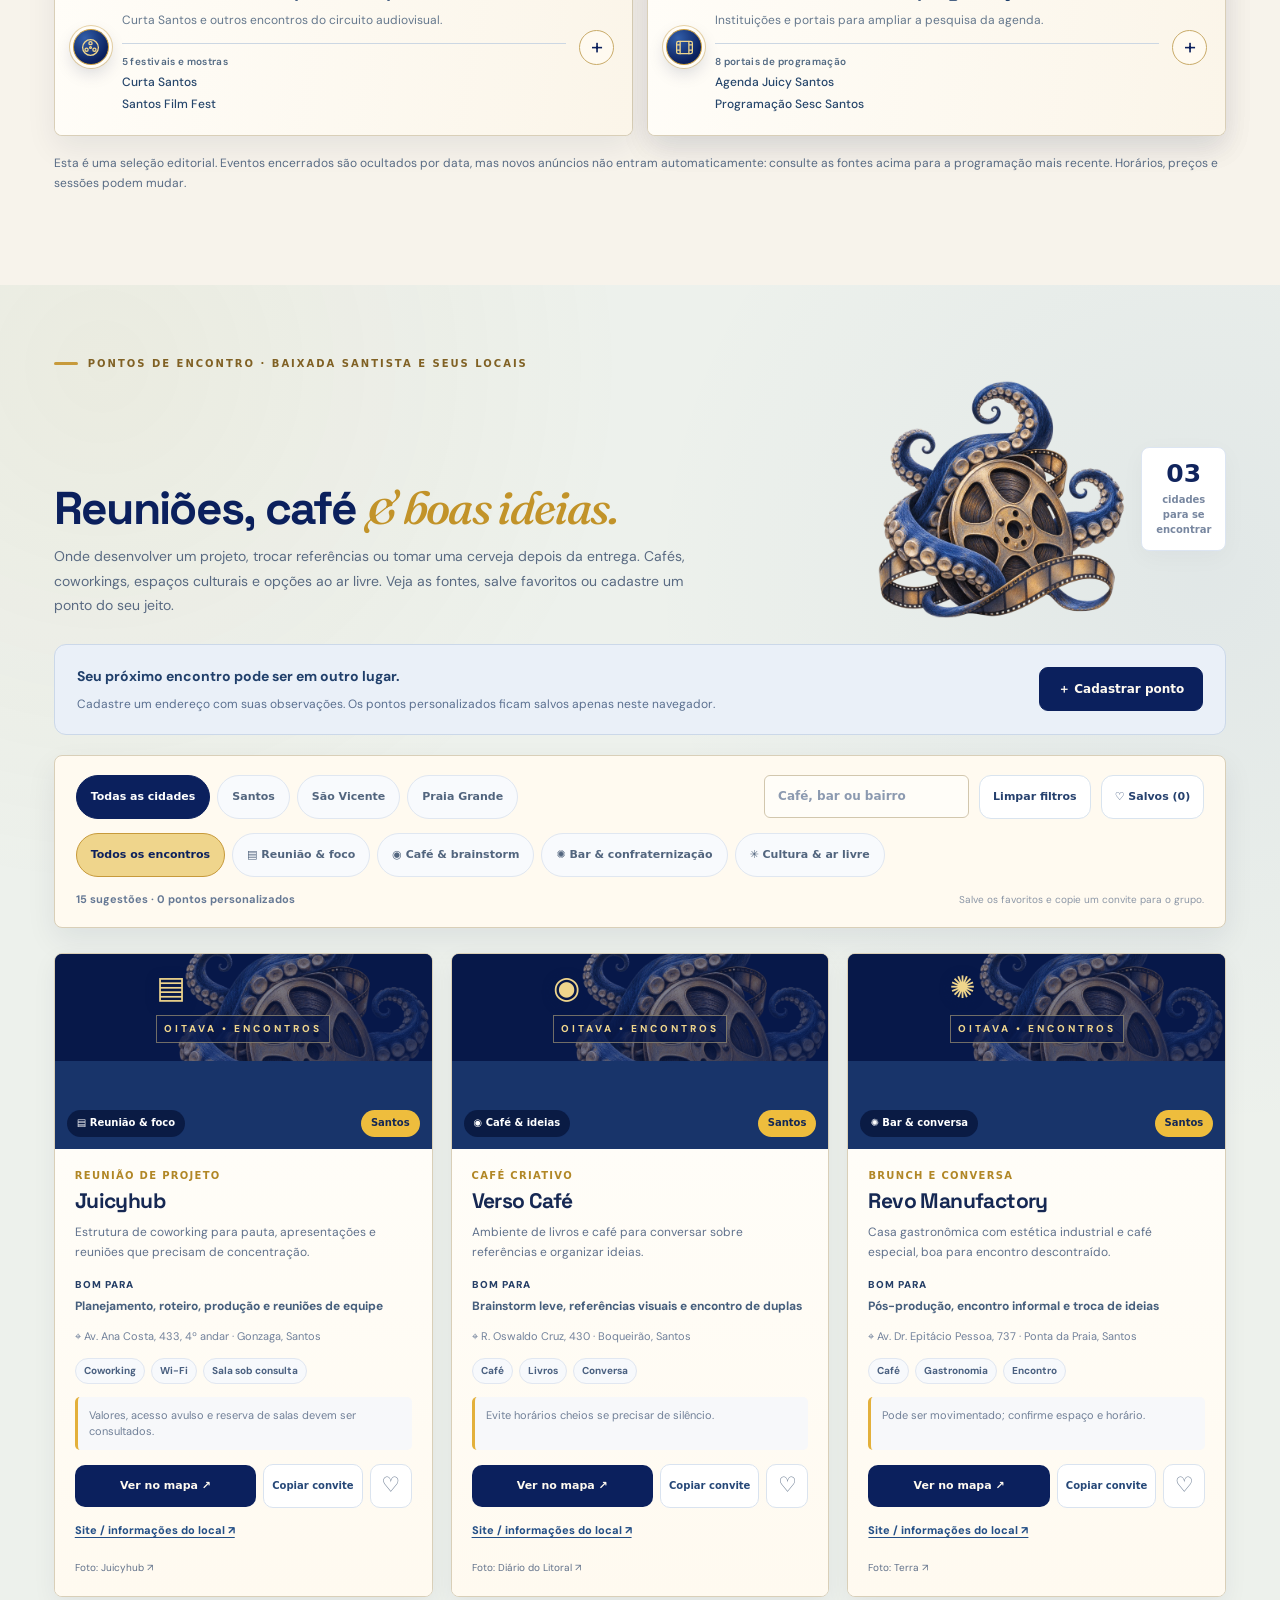
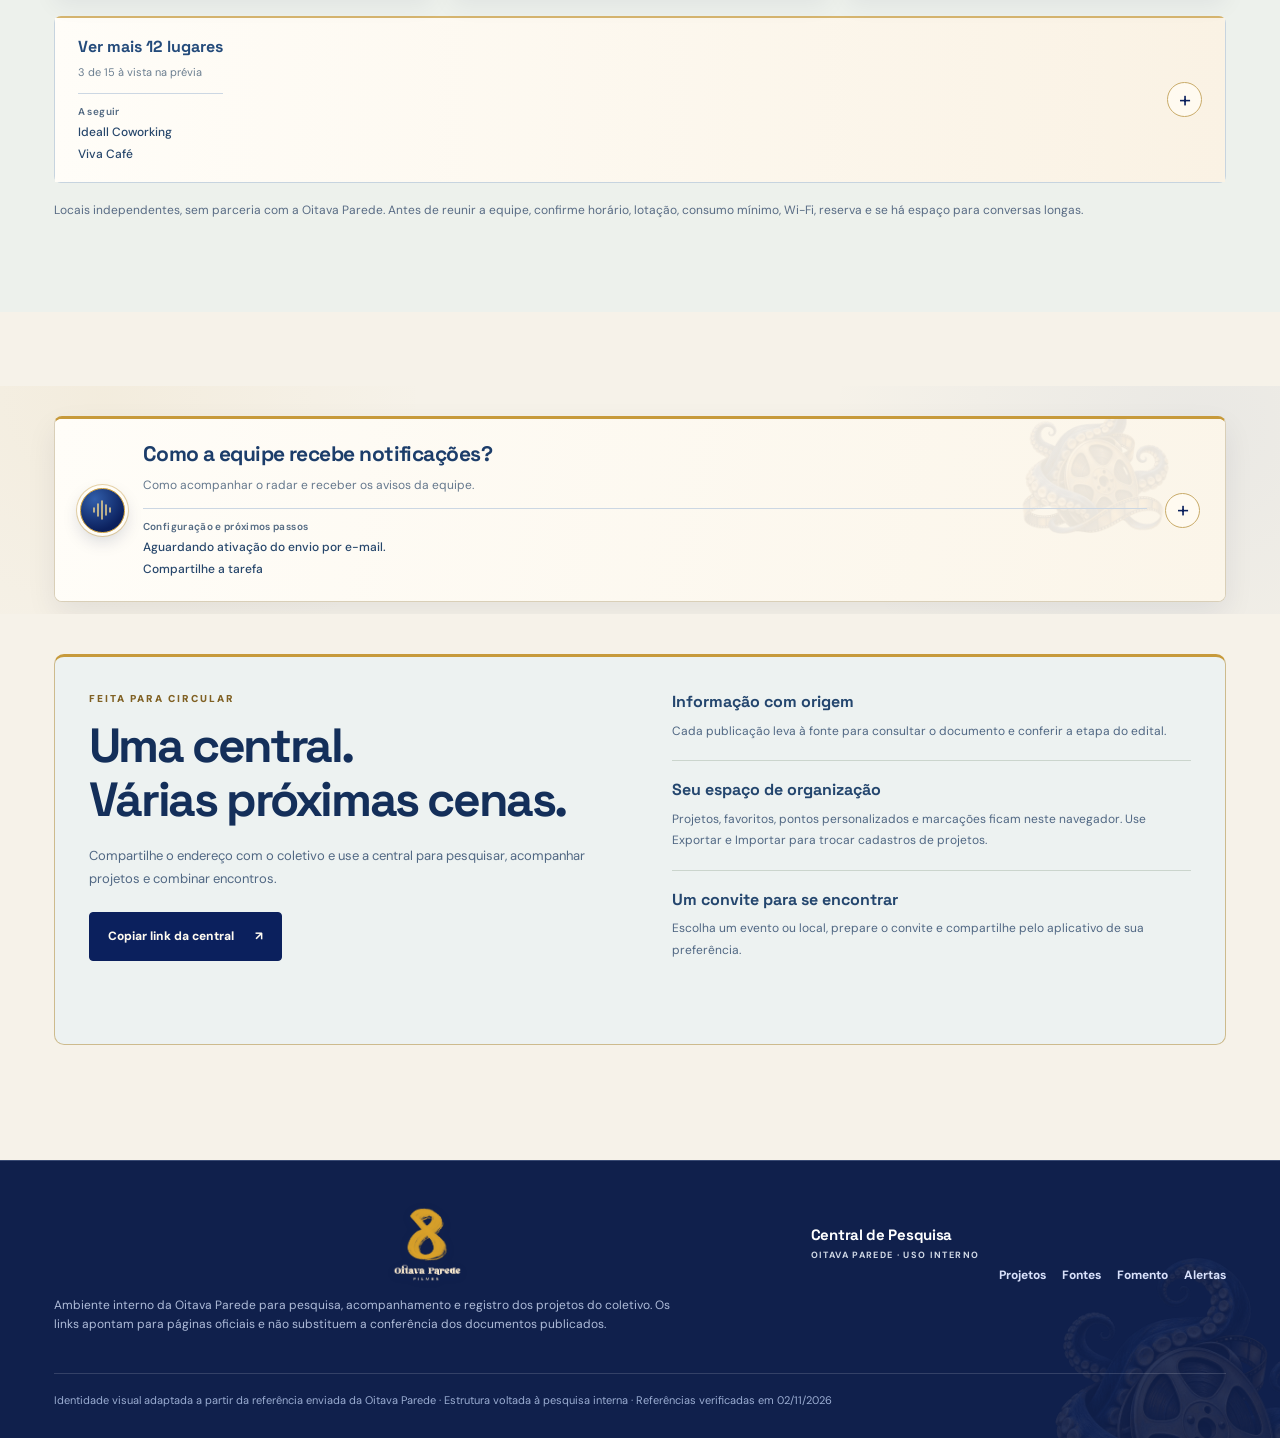
==== commit 2bfd341f: "Unificar linguagem visual do site" ====
--- a/index.html
+++ b/index.html
@@ -132,6 +132,7 @@
 <link rel="stylesheet" href="./assets/radar-novos.css?v=20261104-novos"/>
 <link rel="stylesheet" href="./assets/volume-conteudo.css?v=20261104-volume"/>
 <link rel="stylesheet" href="./assets/novidades.css?v=20261104-sino"/>
+<link rel="stylesheet" href="./assets/coerencia-visual.css?v=20261106-unificado"/>
 </head>
 <body>
 <div class="noticebar"><div class="wrap"><span class="op-notice-full"><span aria-hidden="true">✦</span> Central interna de pesquisa para os membros da Oitava Parede. O radar automático continua dependente das fontes oficiais e de conferência humana.</span><span class="op-notice-mobile">Central do coletivo · Confira sempre as fontes oficiais.</span></div></div>
--- a/assets/coerencia-visual.css
+++ b/assets/coerencia-visual.css
@@ -0,0 +1,196 @@
+/* Oitava Parede — uma linguagem visual única entre cinema, radar e agenda. */
+:root.op-art-direction{
+ --op-art-navy:#0b205d;
+ --op-art-deep:#071849;
+ --op-art-cobalt:#234d96;
+ --op-art-gold:#c79a3b;
+ --op-art-gold-soft:#efd58c;
+ --op-art-paper:#fffaf0;
+ --op-art-canvas:#f6f2e9;
+ --op-art-line:#d9cfb8;
+ --op-art-shadow:0 12px 30px rgba(7,24,73,.075);
+ --op-cinema-art:url("./tentaculos-cinema-editorial.webp");
+}
+
+/* Superfícies e tipografia compartilham o mesmo papel, tinta e luz. */
+.op-art-direction body{background:var(--op-art-canvas);color:#14234b}
+.op-art-direction :is(#monitor,#agenda,#reunioes,.op-workspace,.op-fold-section){
+ background-image:radial-gradient(circle at 8% 5%,rgba(199,154,59,.065),transparent 27%),radial-gradient(circle at 94% 18%,rgba(35,77,150,.06),transparent 31%)!important;
+}
+.op-art-direction #monitor,.op-art-direction .op-workspace,.op-art-direction .op-fold-section{background-color:var(--op-art-canvas)!important}
+.op-art-direction #agenda{background-color:#f7f3eb!important}
+.op-art-direction #reunioes{background-color:#edf1ec!important}
+.op-art-direction :is(.section-title,.op-header h2,.op-circuit-heading h3,.op-agenda-bottom h3,.panel-title){
+ font-family:"Space Grotesk",system-ui,sans-serif;
+ color:var(--op-art-navy);
+}
+.op-art-direction :is(.section-eyebrow,.op-eyebrow,.op-workspace-kicker,.op-catalog-origin){color:#806124}
+.op-art-direction :is(.section-eyebrow,.op-eyebrow):before{background:var(--op-art-gold)}
+
+/* Molduras editoriais: a mesma construção para módulos de naturezas diferentes. */
+.op-art-direction :is(.op-section-menu,.op-brand-disclosure,.op-saved-panel,.op-event-controls,.op-meet-controls,.op-agenda-bottom,.op-catalog-toolbar){
+ border-color:var(--op-art-line);
+ background-color:var(--op-art-paper);
+ box-shadow:var(--op-art-shadow);
+}
+.op-art-direction :is(.op-event-card,.op-place-card,.op-festival-card,.op-catalog-card,.radar-program-card,.monitor-stat){
+ border-color:var(--op-art-line);
+ box-shadow:0 8px 24px rgba(7,24,73,.06);
+}
+.op-art-direction :is(.op-card-body,.op-place-body,.op-catalog-card,.op-festival-card){
+ background:linear-gradient(180deg,#fffdf8 0%,var(--op-art-paper) 100%);
+}
+.op-art-direction :is(.op-event-card,.op-place-card):hover{box-shadow:0 17px 38px rgba(7,24,73,.13)}
+
+/* Acordeões viram pequenas capas editoriais, com medalhões e marca d'água. */
+.op-art-direction .op-section-menu{border-top:3px solid var(--op-art-gold)}
+.op-art-direction .op-section-menu>summary{
+ background:linear-gradient(100deg,#fffdf8 0%,#fbf5e9 100%);
+ overflow:hidden;
+}
+.op-art-direction .op-section-menu>summary:hover{background:linear-gradient(100deg,#fffaf0 0%,#f6eedf 100%)}
+.op-art-direction .op-fold-section .op-section-menu>summary:after{
+ content:"";
+ position:absolute;
+ z-index:0;
+ top:-34px;
+ right:55px;
+ width:155px;
+ height:155px;
+ background:var(--op-cinema-art) center/contain no-repeat;
+ opacity:.075;
+ pointer-events:none;
+}
+.op-art-direction .op-section-menu>summary>:is(.op-fold-icon,.op-fold-label,.op-fold-plus){position:relative;z-index:1}
+.op-art-direction .op-fold-icon{
+ color:var(--op-art-gold-soft);
+ border:1px solid var(--op-art-gold);
+ background:radial-gradient(circle at 32% 24%,#315eaa 0%,var(--op-art-navy) 72%);
+ box-shadow:0 0 0 3px #fffdf8,0 0 0 4px rgba(199,154,59,.42),0 7px 18px rgba(7,24,73,.18);
+}
+.op-art-direction .op-fold-plus{
+ color:var(--op-art-navy);
+ border-color:#c9ab69;
+ background:#fffaf0;
+}
+.op-art-direction .op-section-menu[open]>summary .op-fold-plus,
+.op-art-direction .op-collection-more[open]>summary .op-fold-plus{
+ color:var(--op-art-gold-soft);
+ border-color:var(--op-art-gold);
+ background:var(--op-art-navy);
+}
+.op-art-direction .op-section-menu[open]>summary{border-bottom-color:#d9cfb8}
+.op-art-direction .op-fold-body{background:linear-gradient(180deg,#fffdf8,#fffaf1)}
+.op-art-direction :is(.op-collection-more,.op-brand-disclosure){border-top:2px solid rgba(199,154,59,.72)}
+.op-art-direction .op-collection-more>summary{background:linear-gradient(90deg,#fffdf8,#faf2e4)}
+.op-art-direction .op-collection-more>summary:hover{background:#f8efde}
+.op-art-direction :is(.op-fold-close,.op-collection-end>button){border-color:#c9b37f;background:#f8f0df;color:#264b78}
+
+/* Capas sem fotografia usam a mesma arte pictórica do início do site. */
+.op-art-direction .op-event-cover:not(.has-photo){background:linear-gradient(135deg,var(--op-art-deep),var(--op-art-cobalt))}
+.op-art-direction .op-event-cover.op-tone-violet:not(.has-photo){background:linear-gradient(135deg,#0b194a,#43558d)}
+.op-art-direction .op-event-cover.op-tone-indigo:not(.has-photo){background:linear-gradient(135deg,#071849,#2553a0)}
+.op-art-direction .op-event-cover.op-tone-orange:not(.has-photo){background:linear-gradient(135deg,#151d45,#8f682b)}
+.op-art-direction .op-event-cover.op-tone-teal:not(.has-photo){background:linear-gradient(135deg,#092348,#245d6d)}
+.op-art-direction .op-event-cover:not(.has-photo):after{
+ content:"";
+ position:absolute;
+ z-index:0;
+ top:-46px;
+ right:-18px;
+ width:225px;
+ height:225px;
+ background:var(--op-cinema-art) center/contain no-repeat;
+ opacity:.5;
+ pointer-events:none;
+}
+.op-art-direction .op-event-cover:not(.has-photo)>.op-cover-shape{display:none}
+.op-art-direction .op-event-cover:not(.has-photo)>:is(.op-event-tag,.op-feature-label,.op-cover-bottom){position:relative;z-index:1}
+.op-art-direction .op-event-cover:not(.has-photo)>.op-feature-label{position:absolute}
+.op-art-direction :is(.op-event-tag,.op-photo-kind){border-color:rgba(239,213,140,.58);border-radius:4px;background:rgba(7,24,73,.76);color:#fff7df}
+.op-art-direction .op-feature-label{border-radius:4px;background:var(--op-art-gold-soft);border-color:var(--op-art-gold);color:var(--op-art-navy)}
+.op-art-direction .op-photo-fallback{
+ align-content:end;
+ justify-items:start;
+ padding:18px;
+ background-color:var(--op-art-deep);
+ background-image:linear-gradient(135deg,rgba(7,24,73,.18),rgba(7,24,73,.8)),var(--op-cinema-art);
+ background-position:center,right 42%;
+ background-size:cover,72% auto;
+ background-repeat:no-repeat;
+ color:var(--op-art-gold-soft);
+}
+.op-art-direction .op-photo-fallback>span{font-size:31px;text-shadow:0 2px 12px #071849}
+.op-art-direction .op-photo-fallback small{padding:5px 7px;border:1px solid rgba(239,213,140,.45);background:rgba(7,24,73,.74)}
+
+/* Radar: distinção funcional dentro da paleta principal. */
+.op-art-direction .program-pnab{--radar-accent:#2855a0;--radar-soft:#edf2fb}
+.op-art-direction .program-lpg{--radar-accent:#9a742f;--radar-soft:#f8f0df}
+.op-art-direction .program-diario{--radar-accent:#456486;--radar-soft:#edf1f5}
+.op-art-direction .program-other{--radar-accent:#293d63;--radar-soft:#f0f2f5}
+.op-art-direction .radar-program-card{background:linear-gradient(145deg,#fffdf8,#f8f3e9)}
+.op-art-direction .radar-program-card.is-active{box-shadow:inset 0 3px 0 var(--op-art-gold),inset 0 0 0 2px var(--radar-accent)}
+.op-art-direction .radar-program-icon,
+.op-art-direction .radar-source-emblem{
+ color:#fff4cf;
+ border:1px solid rgba(239,213,140,.72);
+ background:linear-gradient(145deg,var(--radar-accent),var(--op-art-deep));
+}
+.op-art-direction :is(.radar-toolbar,.radar-organized-list,.radar-source-contents,.radar-category-contents){background-color:#fffdf8}
+.op-art-direction .radar-source-section.radar-accordion-level-1{border-color:#d8cfbb;background:#fffdf8}
+.op-art-direction .radar-source-section>.radar-source-title{background:linear-gradient(90deg,var(--radar-soft),#fffaf0 82%)}
+.op-art-direction .radar-category-title{background:#f8f3e8}
+.op-art-direction .radar-category-section[open]>.radar-category-title{background:#ede7da}
+.op-art-direction .radar-category-section[open] .radar-category-index{background:var(--op-art-navy);border-color:var(--op-art-navy);color:var(--op-art-gold-soft)}
+
+/* Controles e chamadas repetem as proporções e acabamentos da abertura. */
+.op-art-direction :is(.op-primary-link,.op-map-button,.op-add-place,.op-main-cta,.radar-accordion-buttons button:first-child){
+ background:var(--op-art-navy);
+ border-color:var(--op-art-navy);
+ color:#fffaf0;
+}
+.op-art-direction :is(.op-primary-link,.op-map-button,.op-add-place,.op-main-cta):hover{background:#214485;color:#fff}
+.op-art-direction :is(.op-chip.active,.op-saved-tabs button[aria-selected="true"],.op-catalog-tabs button[aria-selected="true"]){background:var(--op-art-navy);border-color:var(--op-art-navy)}
+.op-art-direction .op-chip.category-active.active{background:var(--op-art-gold-soft);border-color:var(--op-art-gold);color:var(--op-art-navy)}
+.op-art-direction :is(.op-text-search,.op-catalog-fields input,.op-catalog-fields select,.radar-filter select,.radar-search){border-color:#d2c7ae;background:#fffdf8}
+.op-art-direction .op-share-central{border-color:#cdbb8d;border-top-color:var(--op-art-gold);background:linear-gradient(135deg,#f2eee3,#edf0e9)}
+.op-art-direction .email-alert-panel{border-color:#9c8048;background:linear-gradient(135deg,var(--op-art-deep),var(--op-art-navy))}
+
+/* A assinatura reaparece somente em grandes campos vazios. */
+.op-art-direction .ed-feature-zone:before{
+ content:"";
+ width:330px;
+ height:330px;
+ right:-40px;
+ bottom:-100px;
+ border:0;
+ border-radius:0;
+ transform:rotate(-8deg);
+ background:var(--op-cinema-art) center/contain no-repeat;
+ opacity:.13;
+}
+.op-art-direction .site-footer:before{
+ content:"";
+ position:absolute;
+ z-index:0;
+ right:-55px;
+ bottom:-105px;
+ width:300px;
+ height:300px;
+ background:var(--op-cinema-art) center/contain no-repeat;
+ opacity:.11;
+ pointer-events:none;
+}
+.op-art-direction .site-footer>.wrap{position:relative;z-index:1}
+
+@media(max-width:760px){
+ .op-art-direction .op-fold-section .op-section-menu>summary:after{right:35px;top:0;width:98px;height:98px;opacity:.055}
+ .op-art-direction .op-fold-icon{box-shadow:0 0 0 2px #fffdf8,0 0 0 3px rgba(199,154,59,.38),0 5px 13px rgba(7,24,73,.16)}
+ .op-art-direction .op-event-cover:not(.has-photo):after{right:-31px;width:200px;height:200px;opacity:.46}
+ .op-art-direction .ed-feature-zone:before{width:210px;height:210px;right:-52px;bottom:-62px;opacity:.1}
+ .op-art-direction .site-footer:before{width:190px;height:190px;right:-42px;bottom:-60px;opacity:.09}
+}
+
+@media(forced-colors:active){
+ .op-art-direction .op-fold-icon,.op-art-direction .radar-program-icon,.op-art-direction .radar-source-emblem{border:2px solid currentColor}
+}
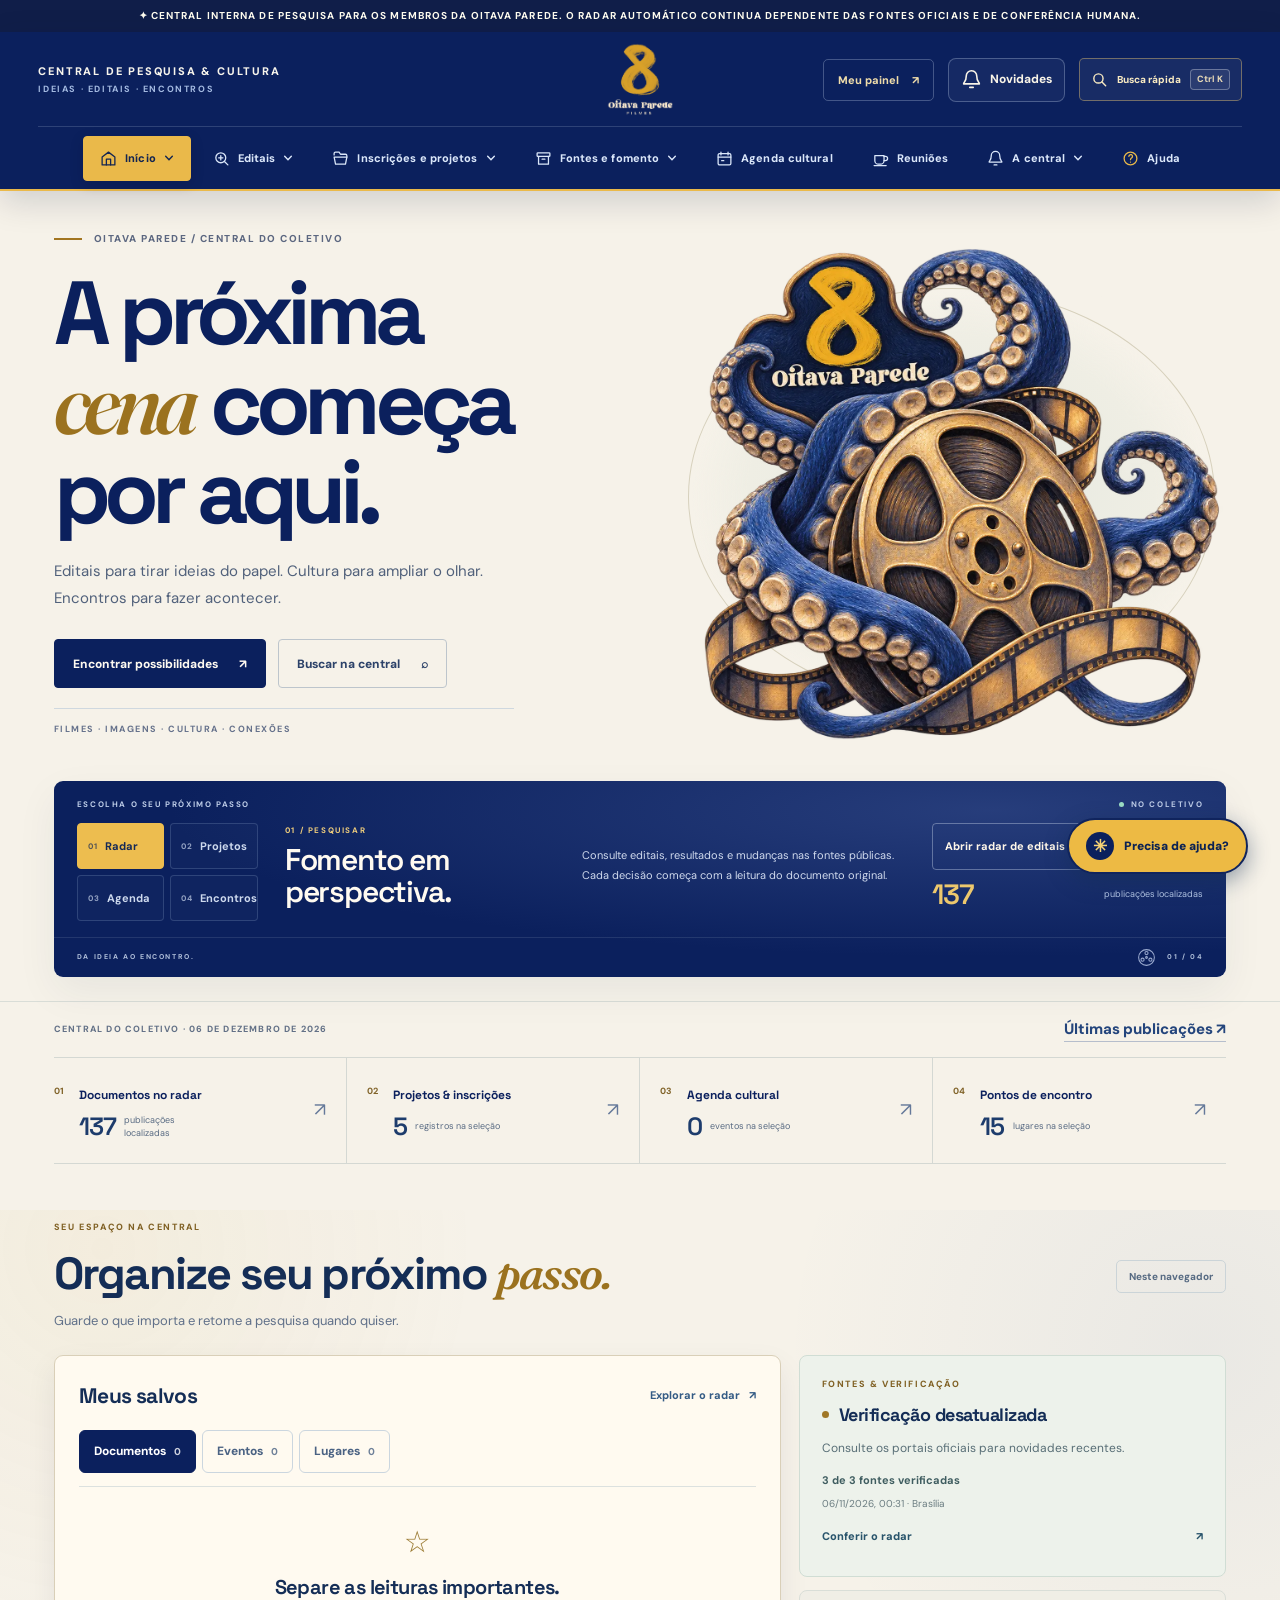
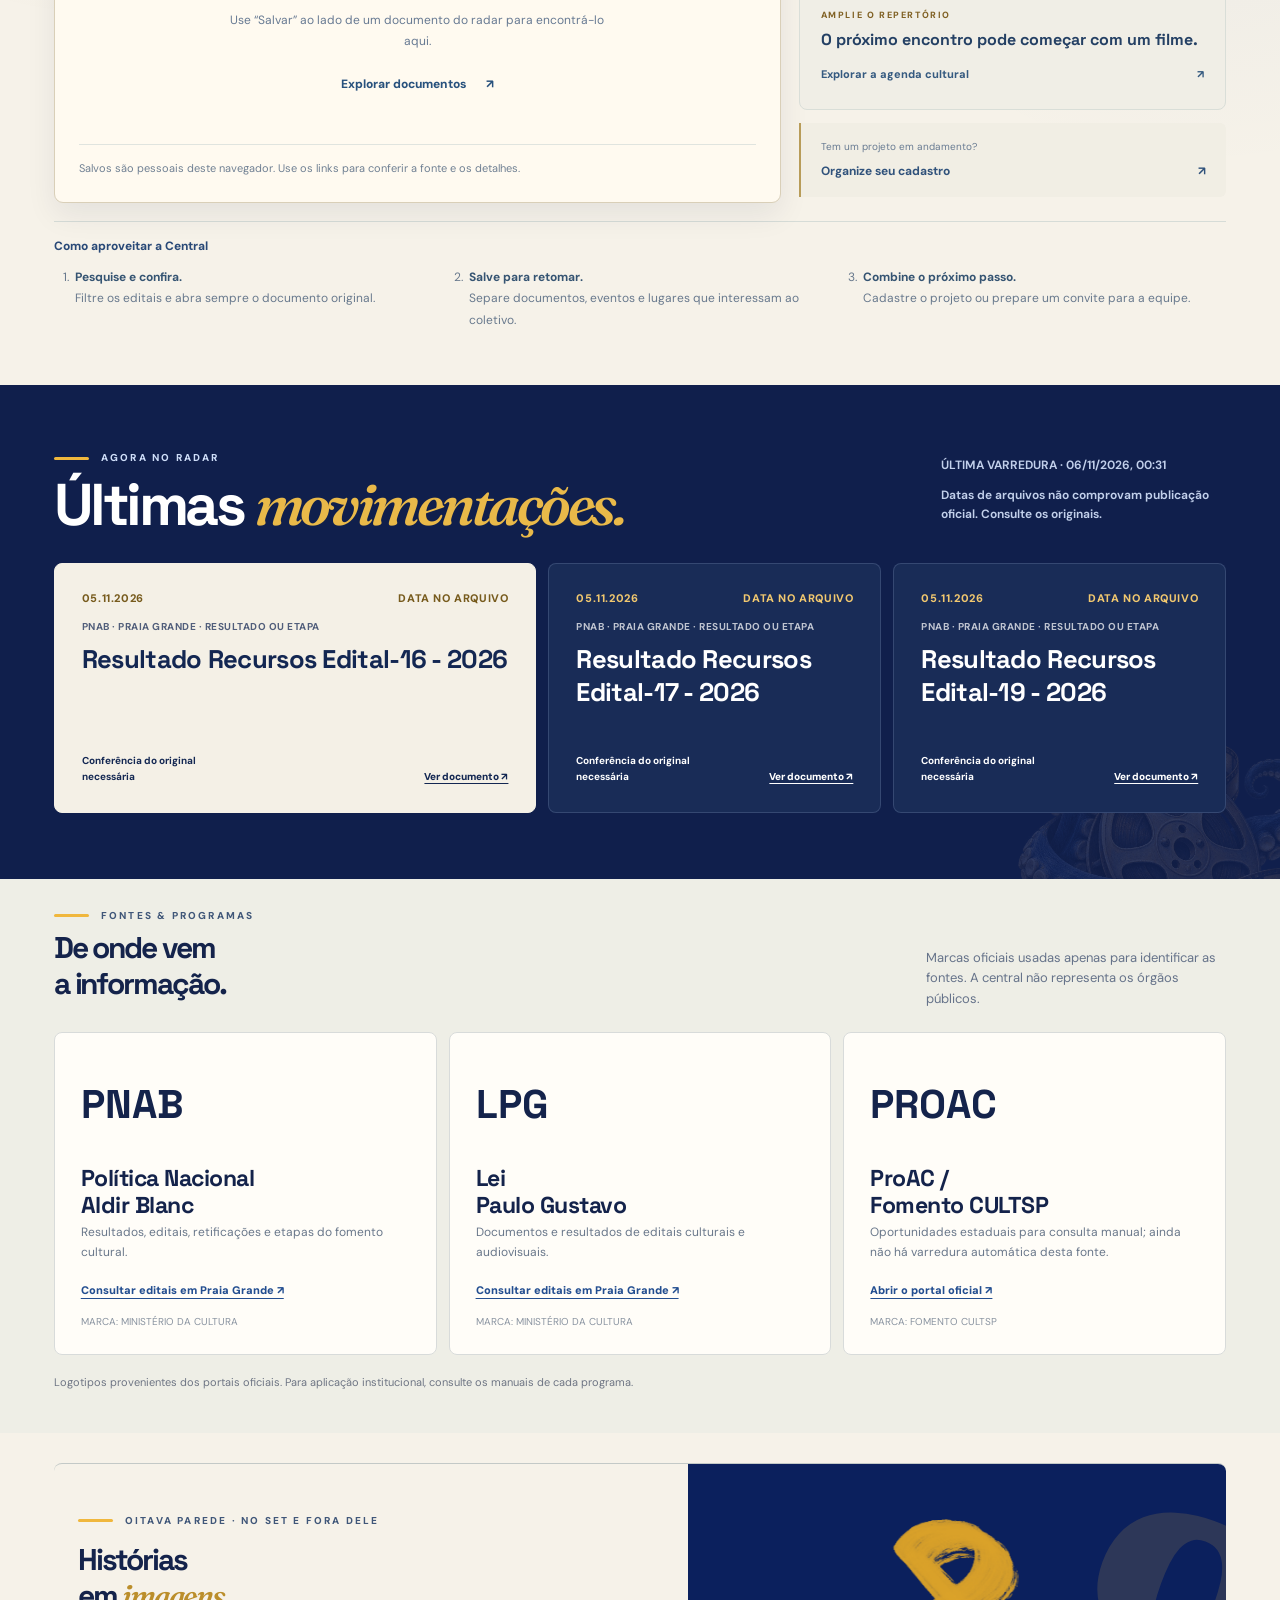
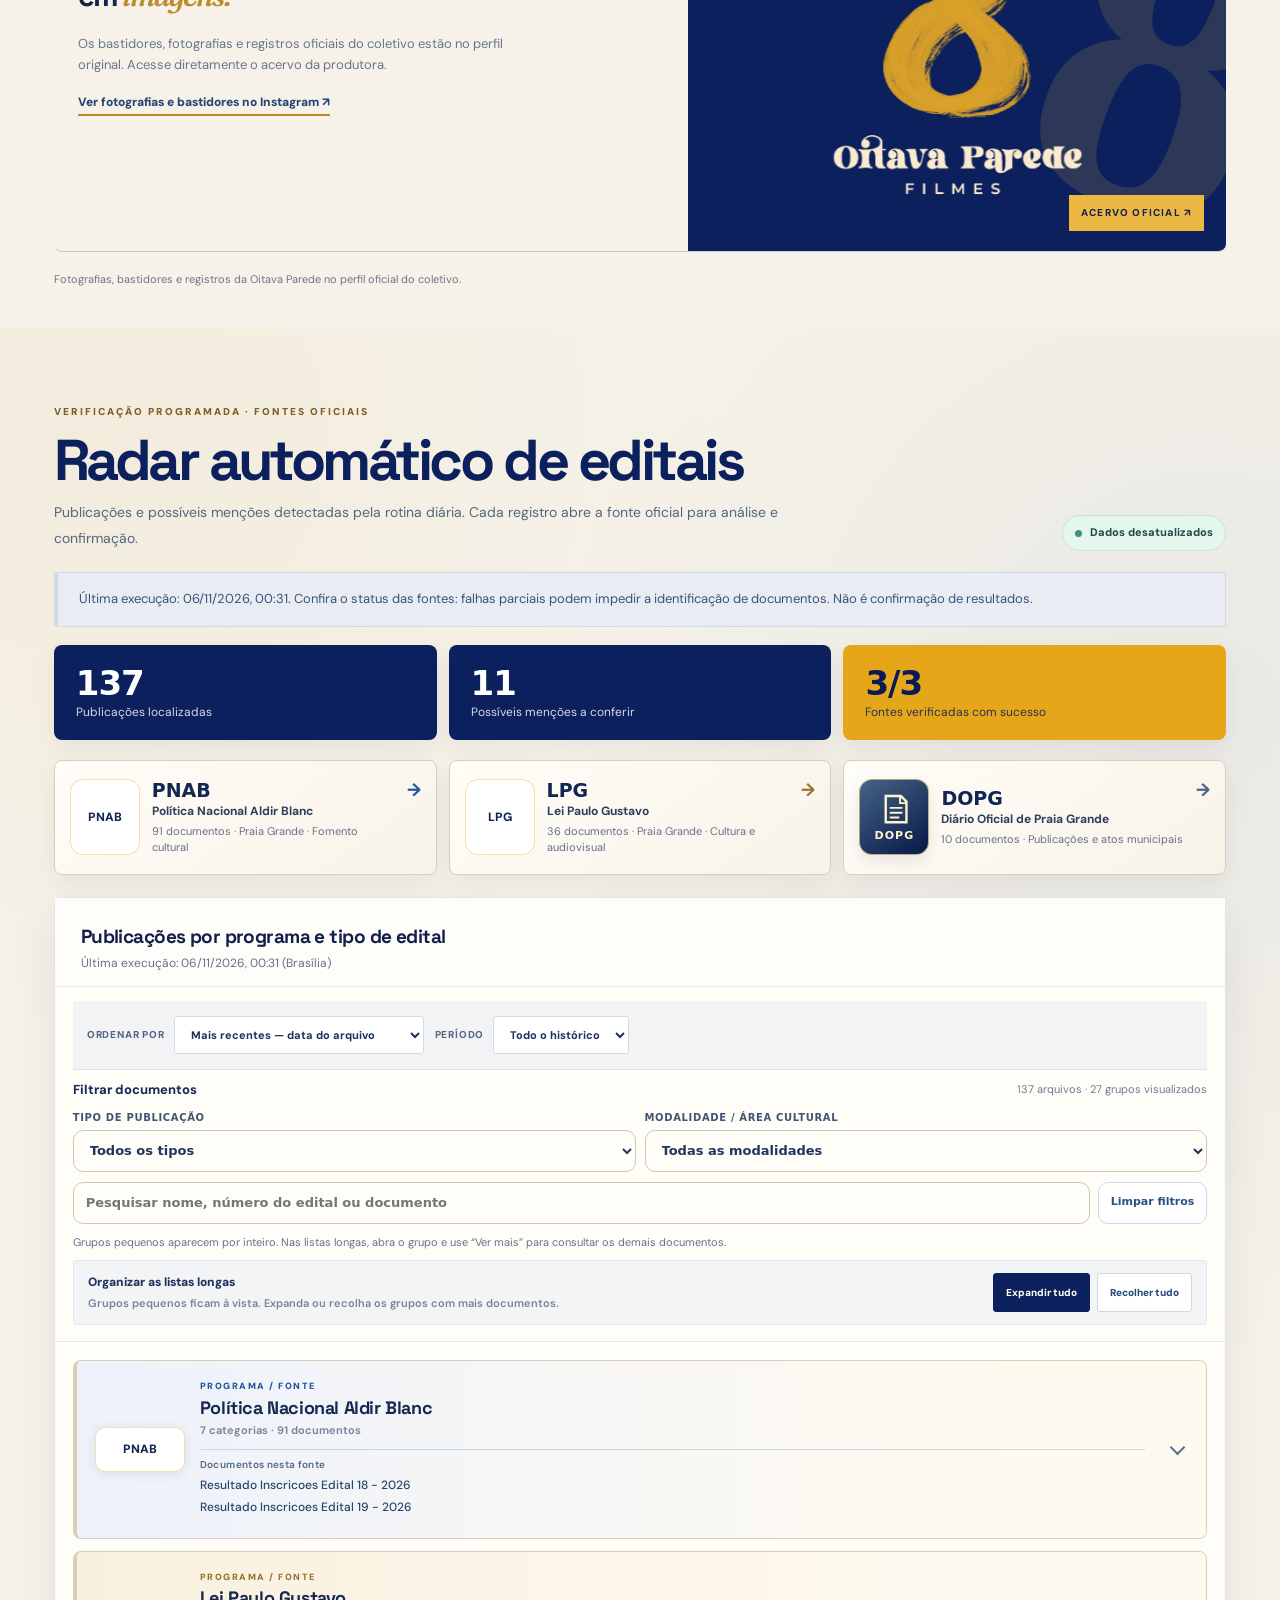
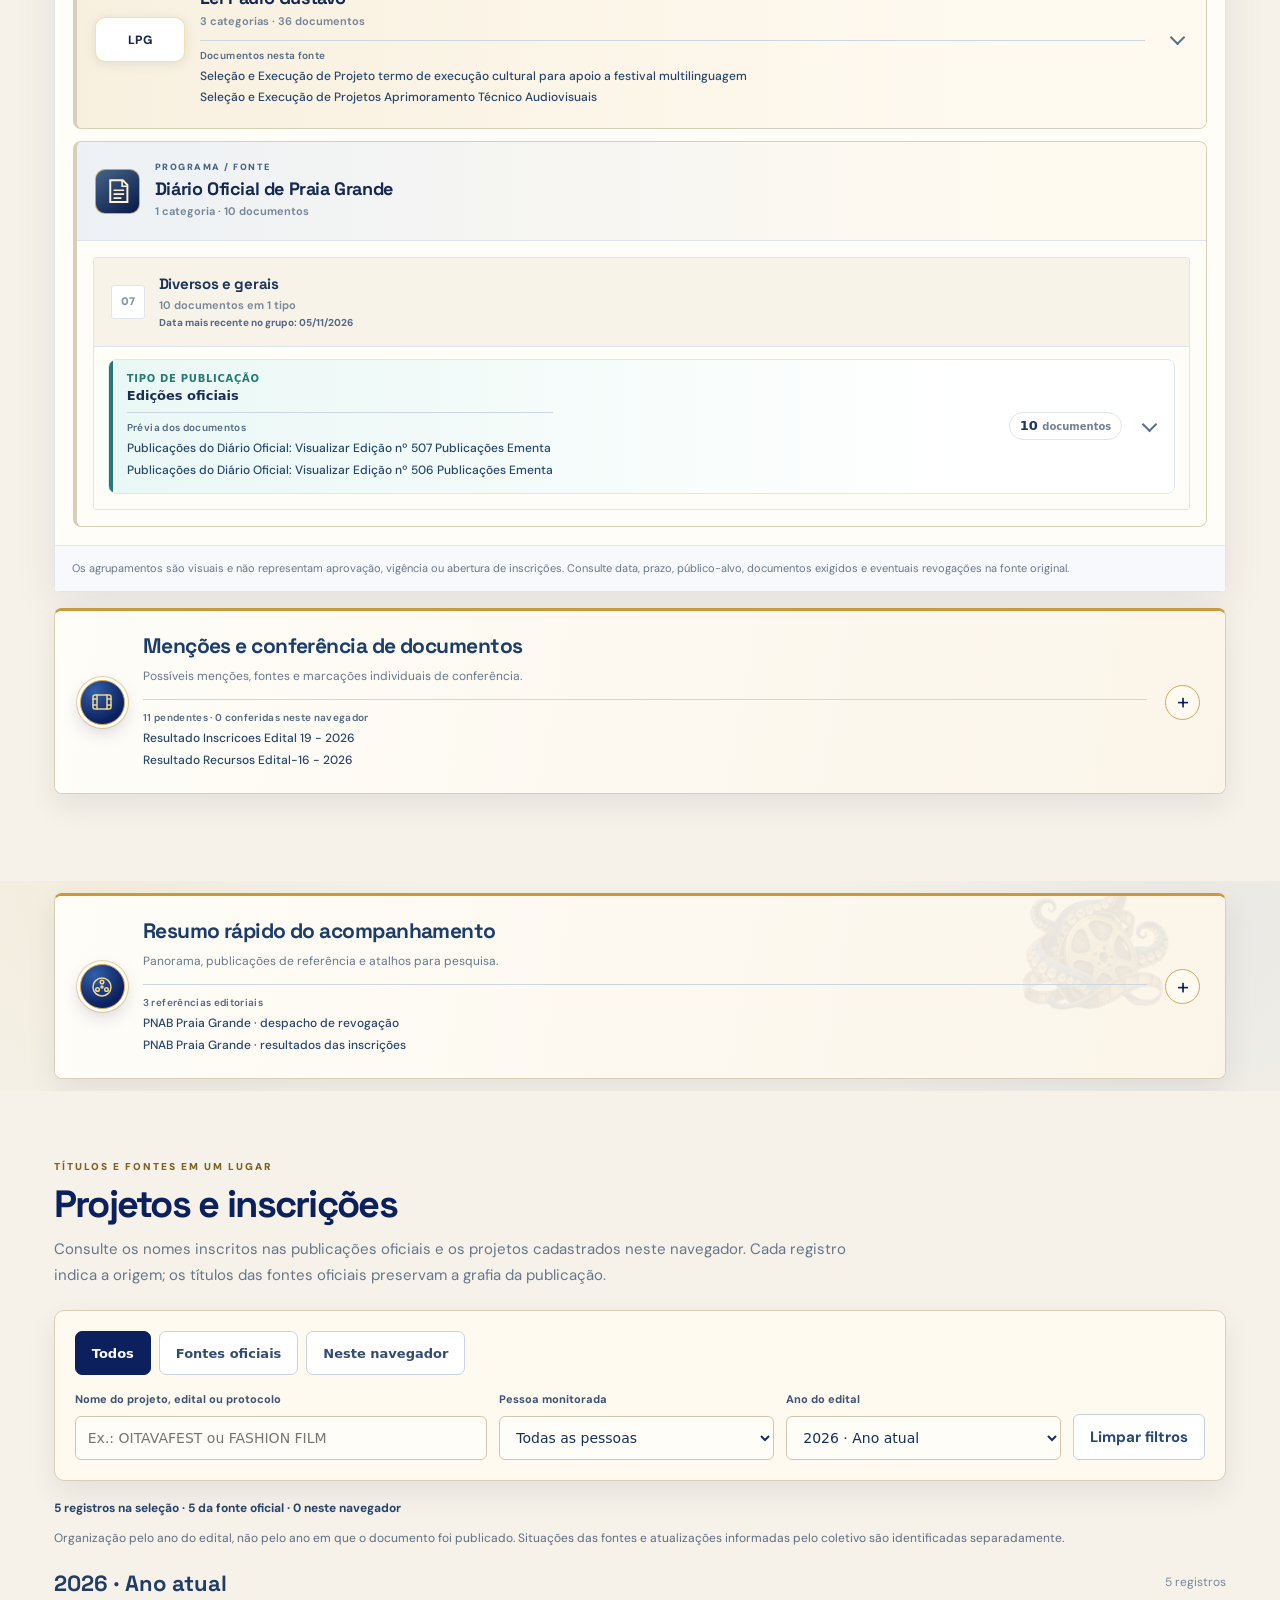
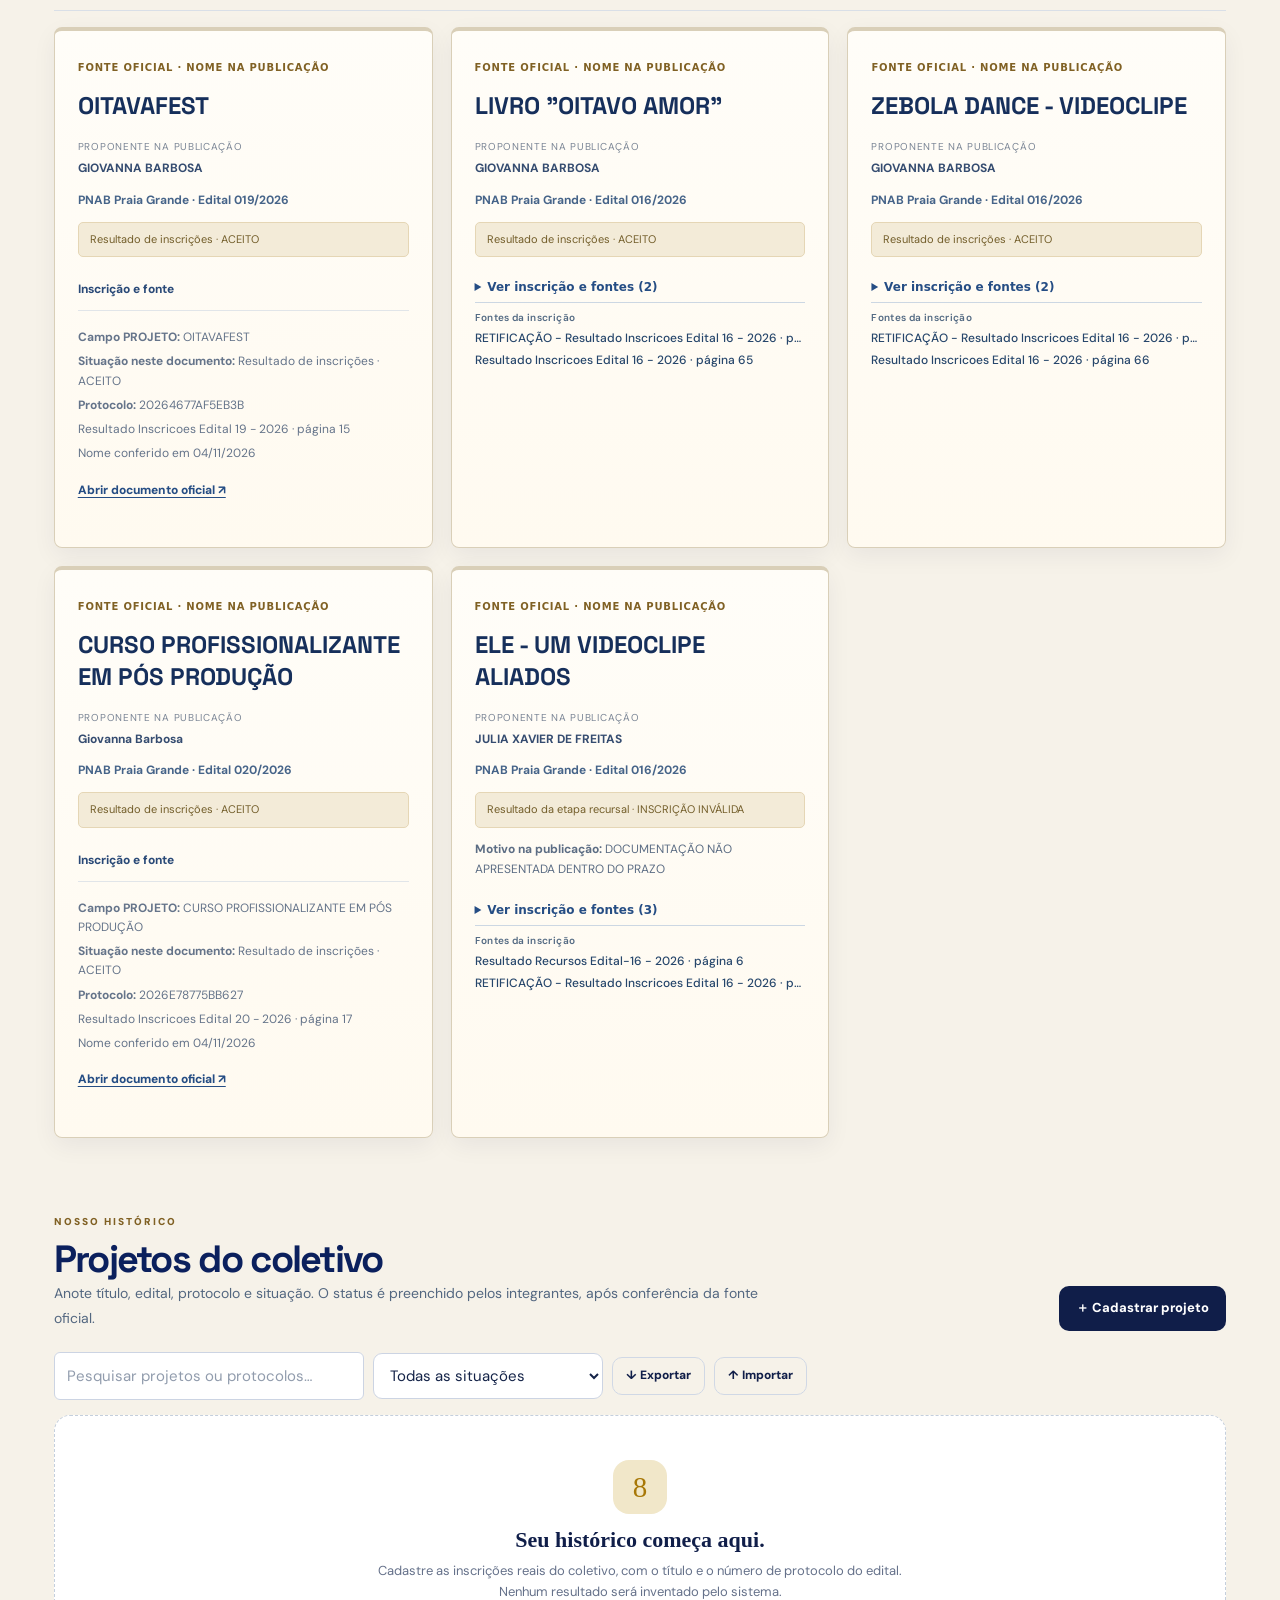
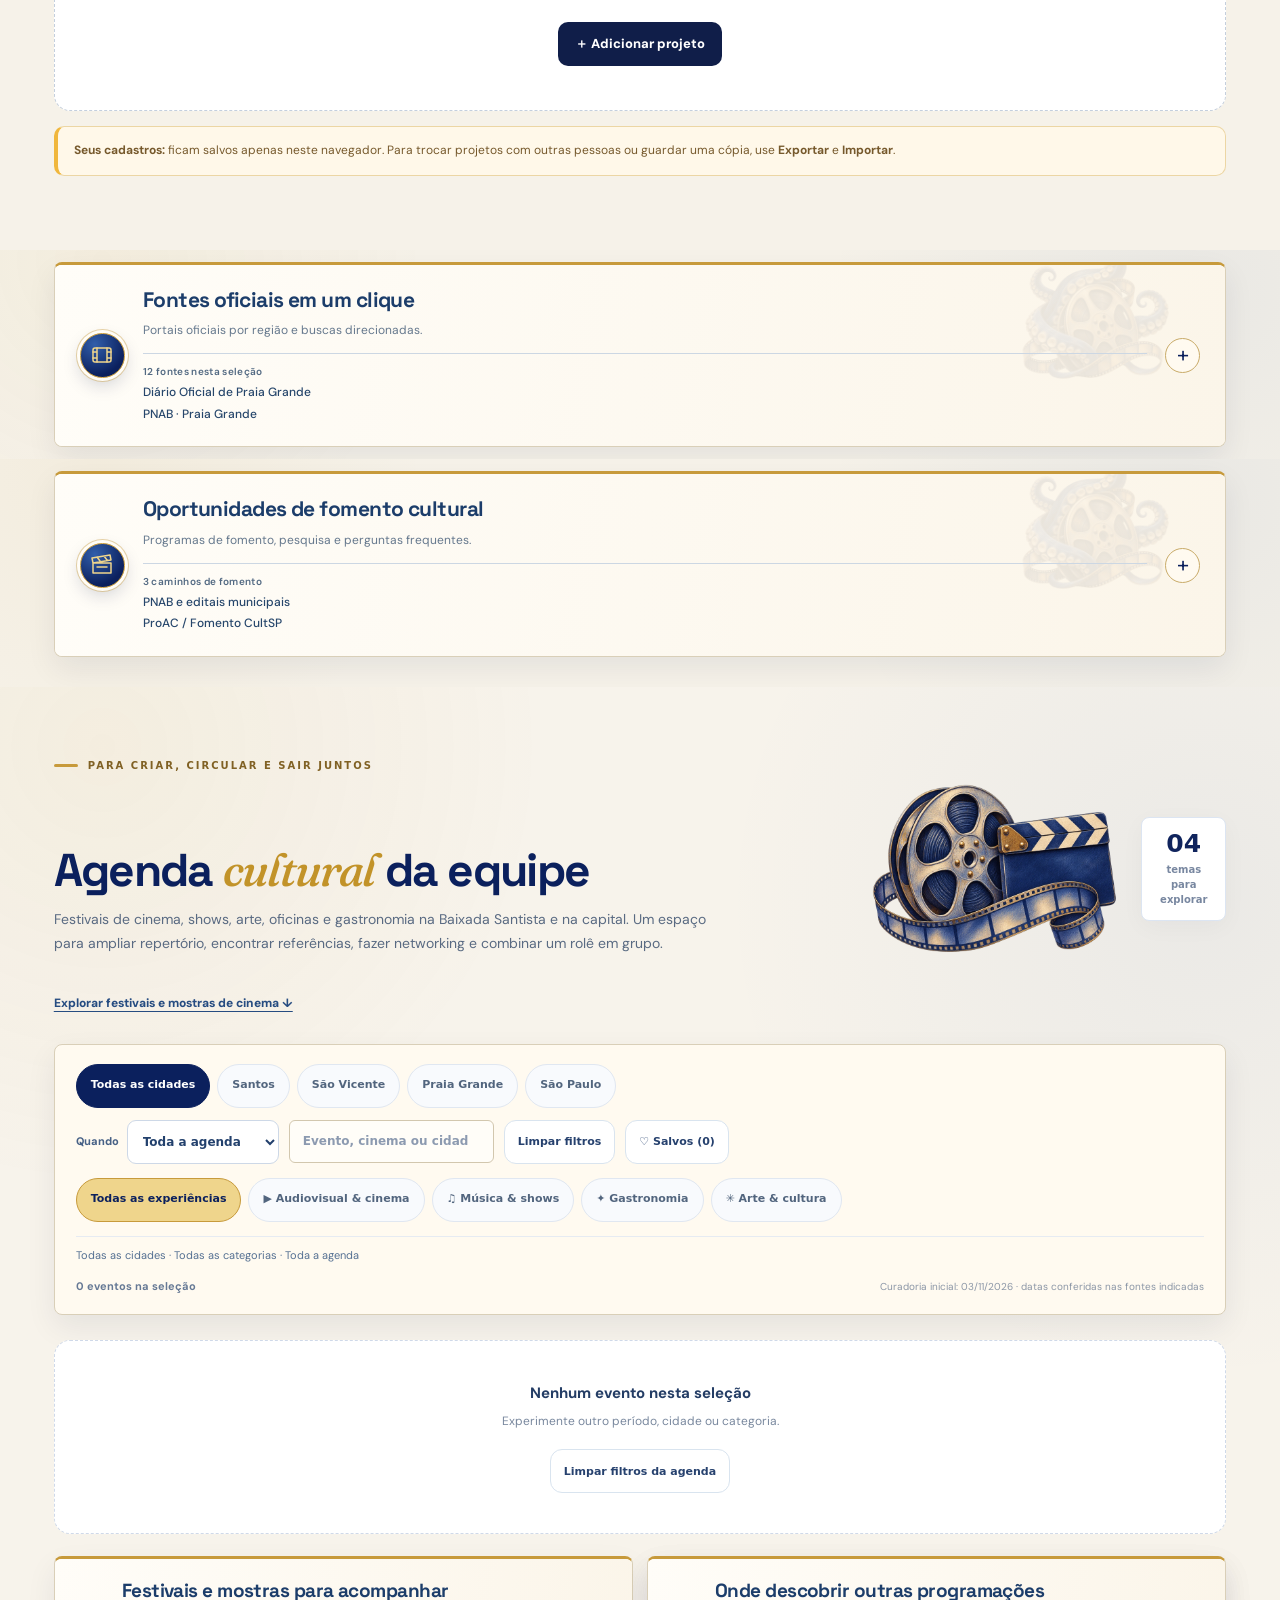
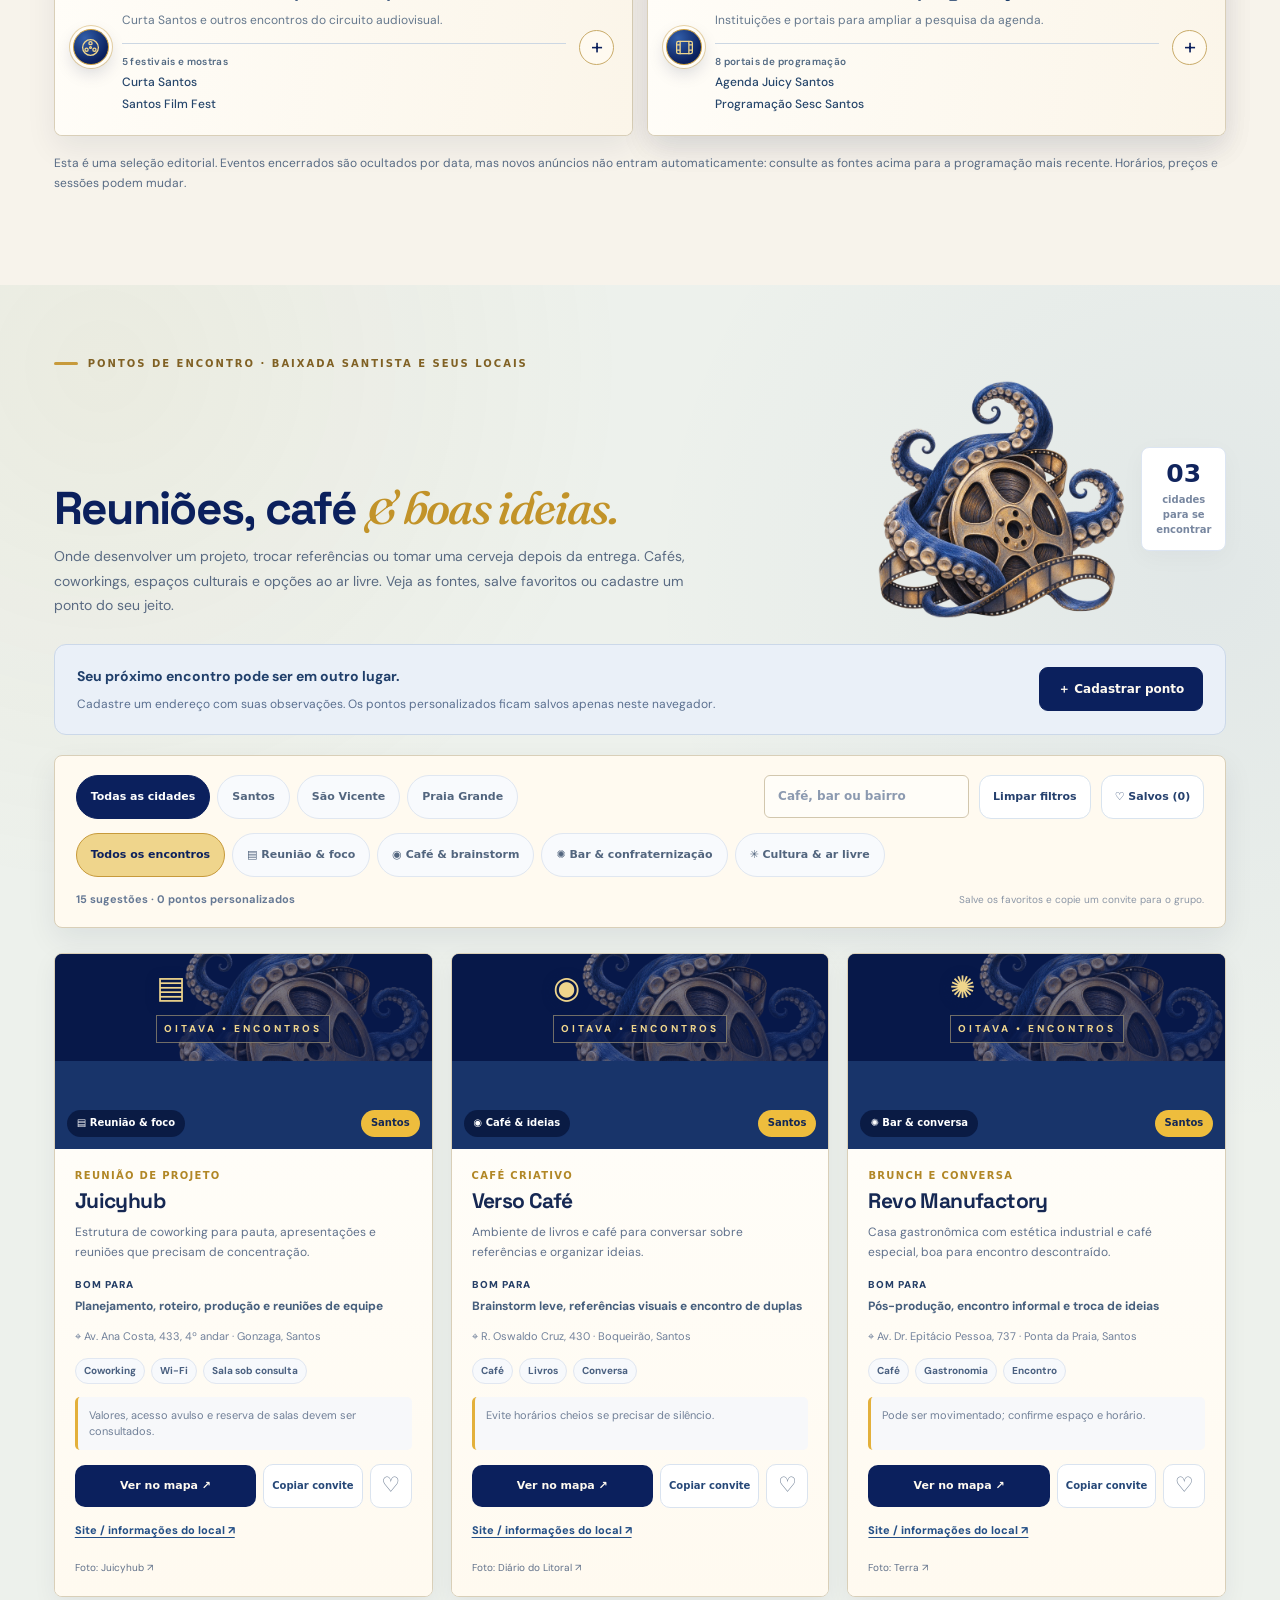
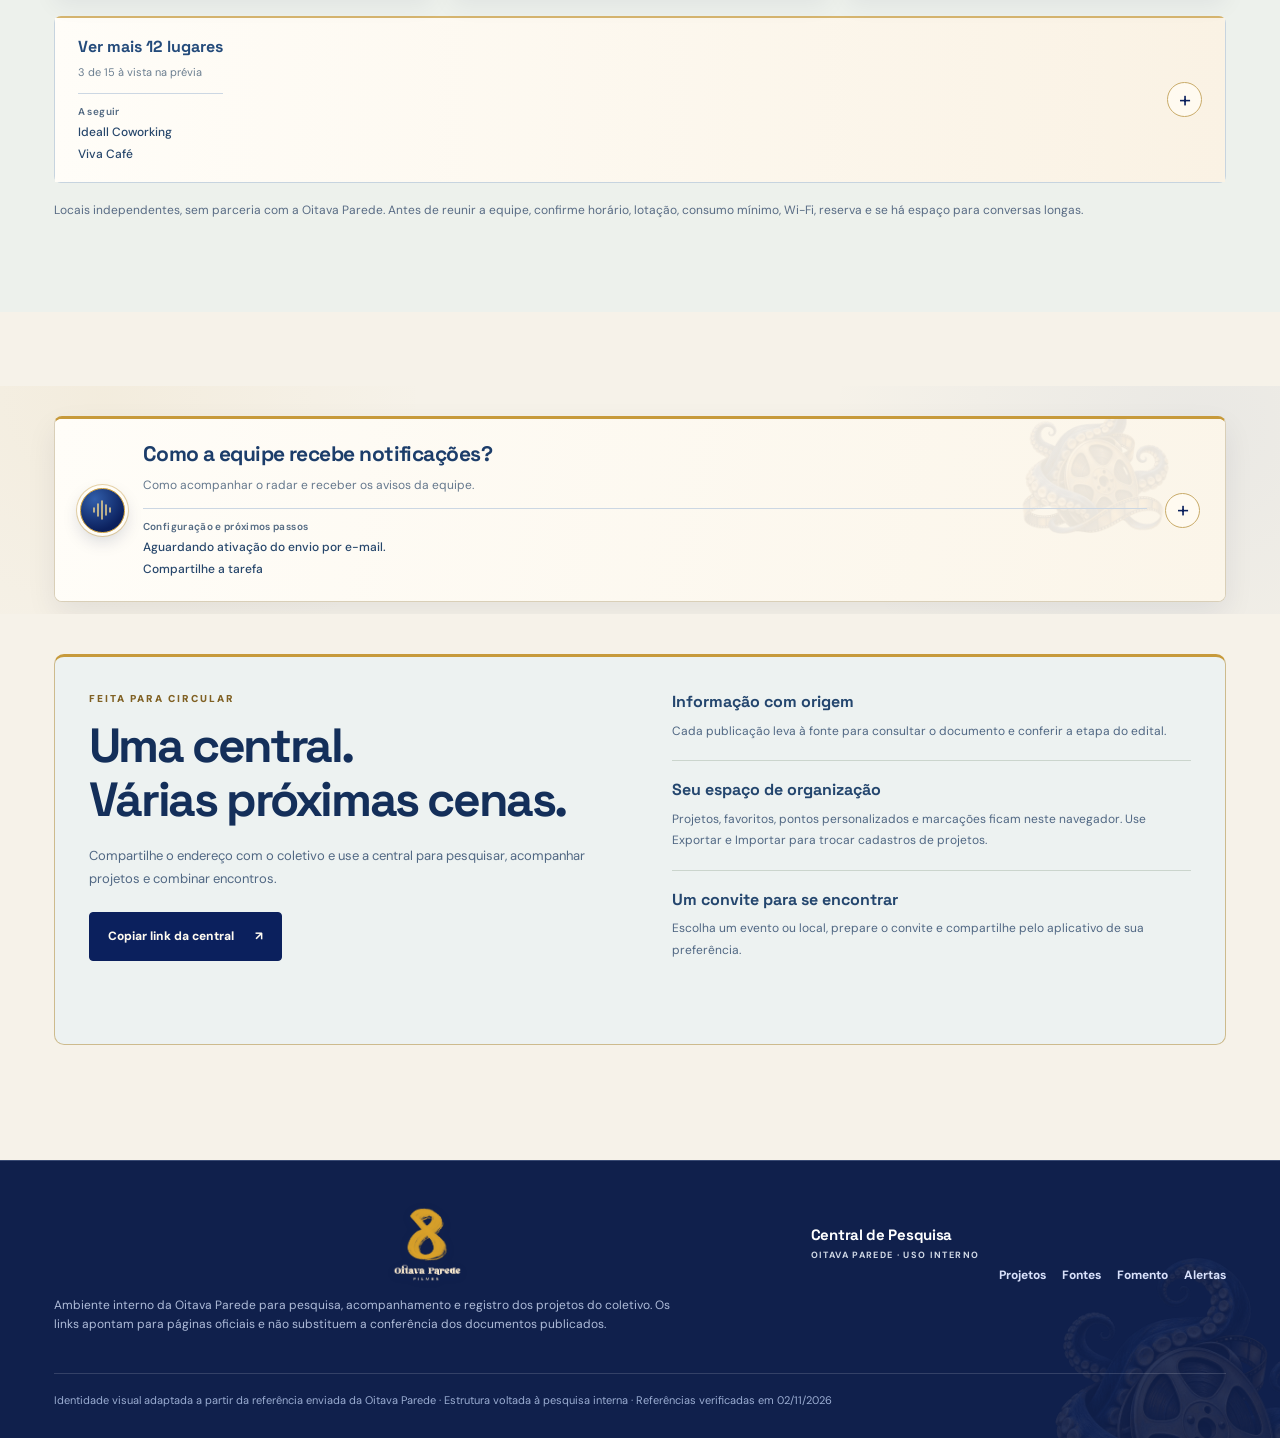
==== commit a687c6e5: "Atualizar sapinho e sincronizar arquivos vistos" ====
--- a/index.html
+++ b/index.html
@@ -239,7 +239,7 @@
 <footer class="site-footer"><div class="wrap"><div class="footer-grid"><div><div class="brand"><img class="brand-logo" src="./assets/oitava-logo-original.png" alt="Logo oficial Oitava Parede Filmes"/><span class="brand-copy"><span class="brand-name">Central de Pesquisa</span><span class="brand-sub">Oitava Parede · uso interno</span></span></div><p>Ambiente interno da Oitava Parede para pesquisa, acompanhamento e registro dos projetos do coletivo. Os links apontam para páginas oficiais e não substituem a conferência dos documentos publicados.</p></div><div class="footer-links"><a href="#projetos">Projetos</a><a href="#fontes">Fontes</a><a href="#oportunidades">Fomento</a><a href="#notificacoes">Alertas</a></div></div><div class="legal">Identidade visual adaptada a partir da referência enviada da Oitava Parede · Estrutura voltada à pesquisa interna · Referências verificadas em 02/11/2026</div></div></footer>
 <div class="modal-back" id="projectModal" role="presentation"><div class="modal" role="dialog" aria-modal="true" aria-labelledby="modalTitle"><div class="modal-header"><h3 id="modalTitle">Cadastrar projeto</h3><button class="modal-close" id="closeModal" type="button" aria-label="Fechar formulário">×</button></div><form id="projectForm"><input type="hidden" id="projectId"/><div class="form-grid"><label class="full">Título oficial do projeto *<input class="input" id="pTitle" maxlength="180" required placeholder="Título exatamente como inscrito no edital"/></label><label>Responsável / proponente<input class="input" id="pProponent" maxlength="150" placeholder="Nome completo ou coletivo"/></label><label>Programa / edital<input class="input" id="pProgram" maxlength="130" placeholder="Ex.: PNAB PG · Edital 18/2026"/></label><label>Ano do edital<input class="input" id="pYear" type="number" min="1900" max="2100" step="1" inputmode="numeric" placeholder="Ex.: 2026"/></label><label>Número de protocolo<input class="input" id="pProtocol" maxlength="90" placeholder="Se houver"/></label><label>Situação registrada por vocês<select id="pStatus" class="select"><option value="aguardando">Aguardando resultado</option><option value="inscrito">Inscrito</option><option value="habilitado">Habilitado</option><option value="classificado">Classificado</option><option value="contemplado">Contemplado</option><option value="nao-contemplado">Não contemplado</option><option value="indeferido">Indeferido</option><option value="recurso">Em recurso</option><option value="revogado">Afetado por revogação</option></select></label><label class="full">Link da publicação oficial (opcional)<input class="input" id="pUrl" type="url" placeholder="https://…"/></label><label class="full">Observações<textarea class="textarea" id="pNotes" rows="3" maxlength="1500" placeholder="Ex.: consultar resultado final, apresentar recurso até a data publicada…"></textarea></label></div><div class="modal-actions"><button type="button" class="button outline" id="cancelModal">Cancelar</button><button type="submit" class="button blue">Salvar projeto</button></div></form></div></div>
 <div class="toast" id="toast" role="status" aria-live="polite" role="status" aria-live="polite"></div>
-<script src="./assets/radar-organizado.js?v=20261104-sino"></script>
+<script src="./assets/radar-organizado.js?v=20261106-vistos"></script>
 <script src="./assets/assistente-revisoes.js?v=20261104-sino"></script>
 <script>
 (()=>{'use strict';
@@ -362,7 +362,7 @@
 <script src="./assets/editorial.js?v=20261104-central"></script>
 <script src="./assets/navegacao.js?v=20261104-tentaculos"></script>
 <script src="./assets/navegacao-extras.js?v=20261104-tentaculos"></script>
-<script src="./assets/sapinho.js?v=20261106-cinema" defer></script>
+<script src="./assets/sapinho.js?v=20261106-pictorico" defer></script>
 <script src="./assets/aprovacoes.js?v=20261104-sino" defer></script>
 <script src="./assets/catalogo-projetos.js?v=20261104-tentaculos" defer></script>
 <script src="./assets/experiencia.js" defer></script>
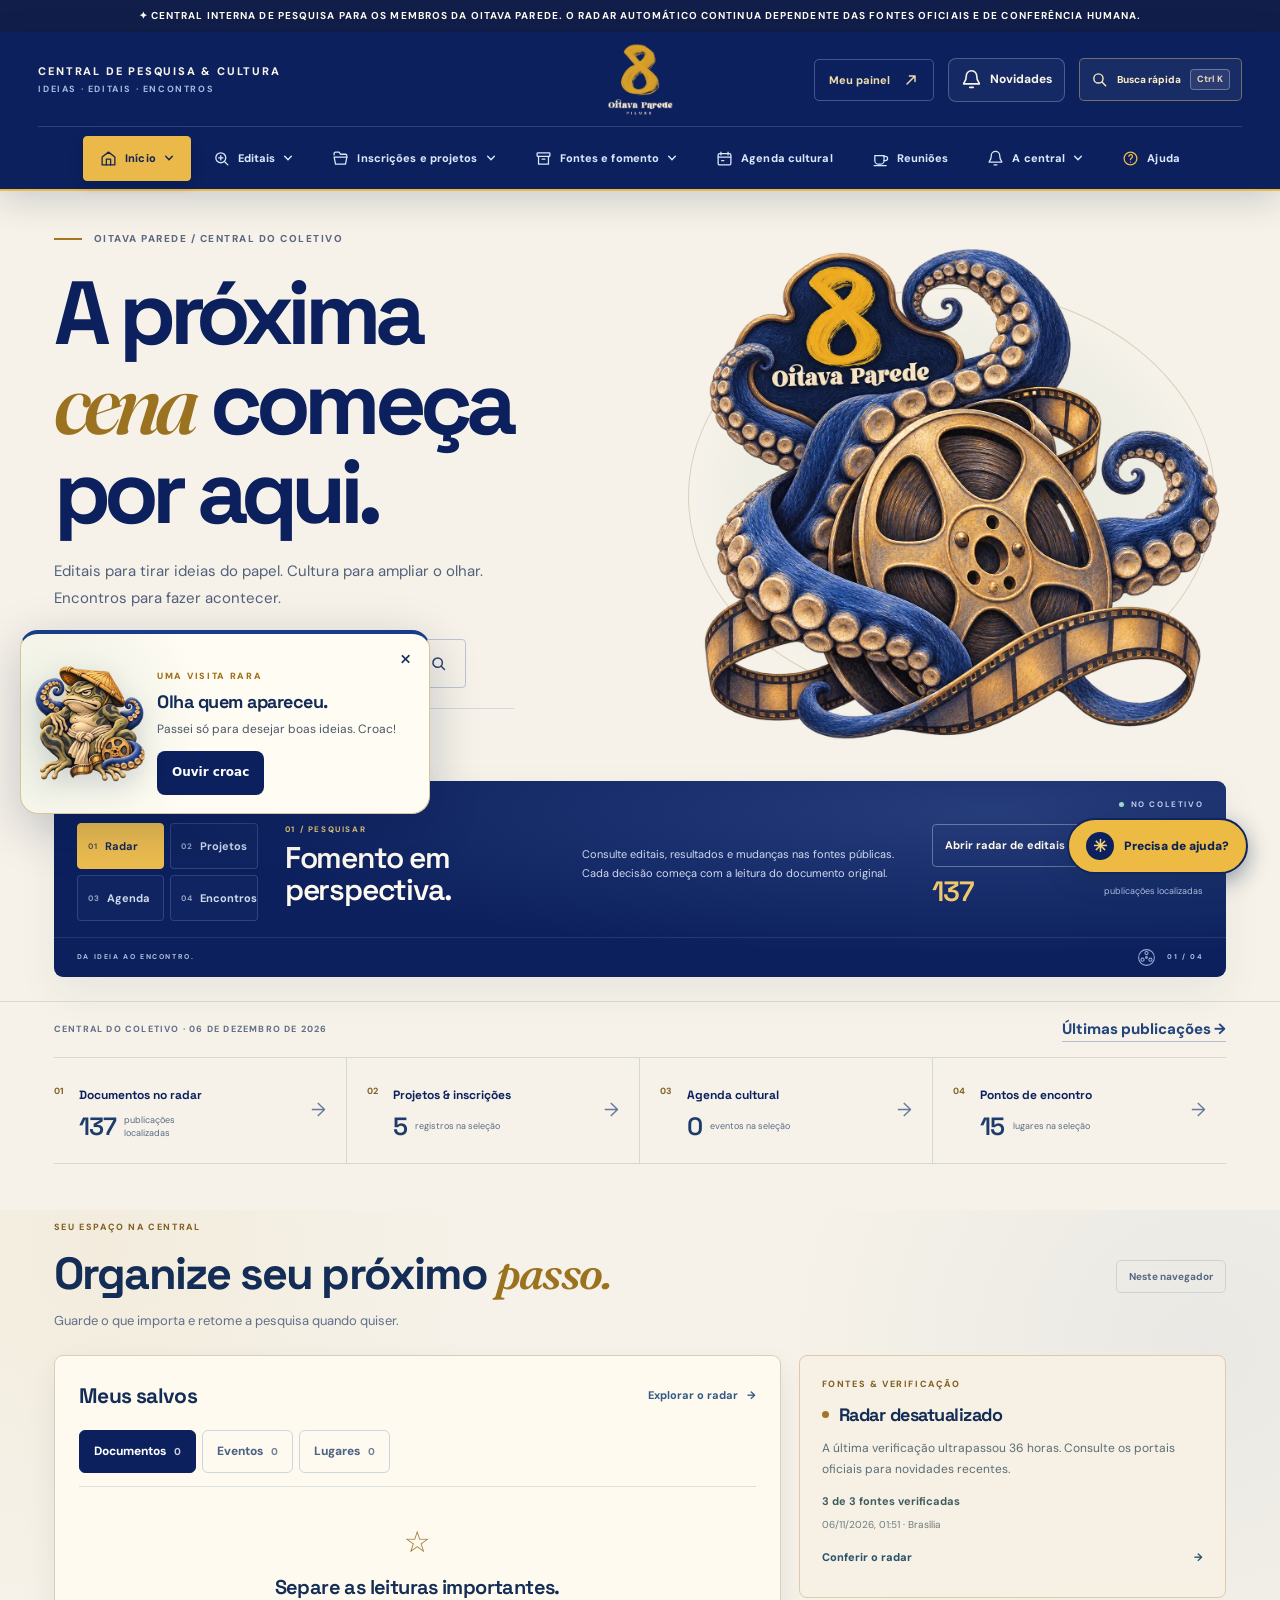
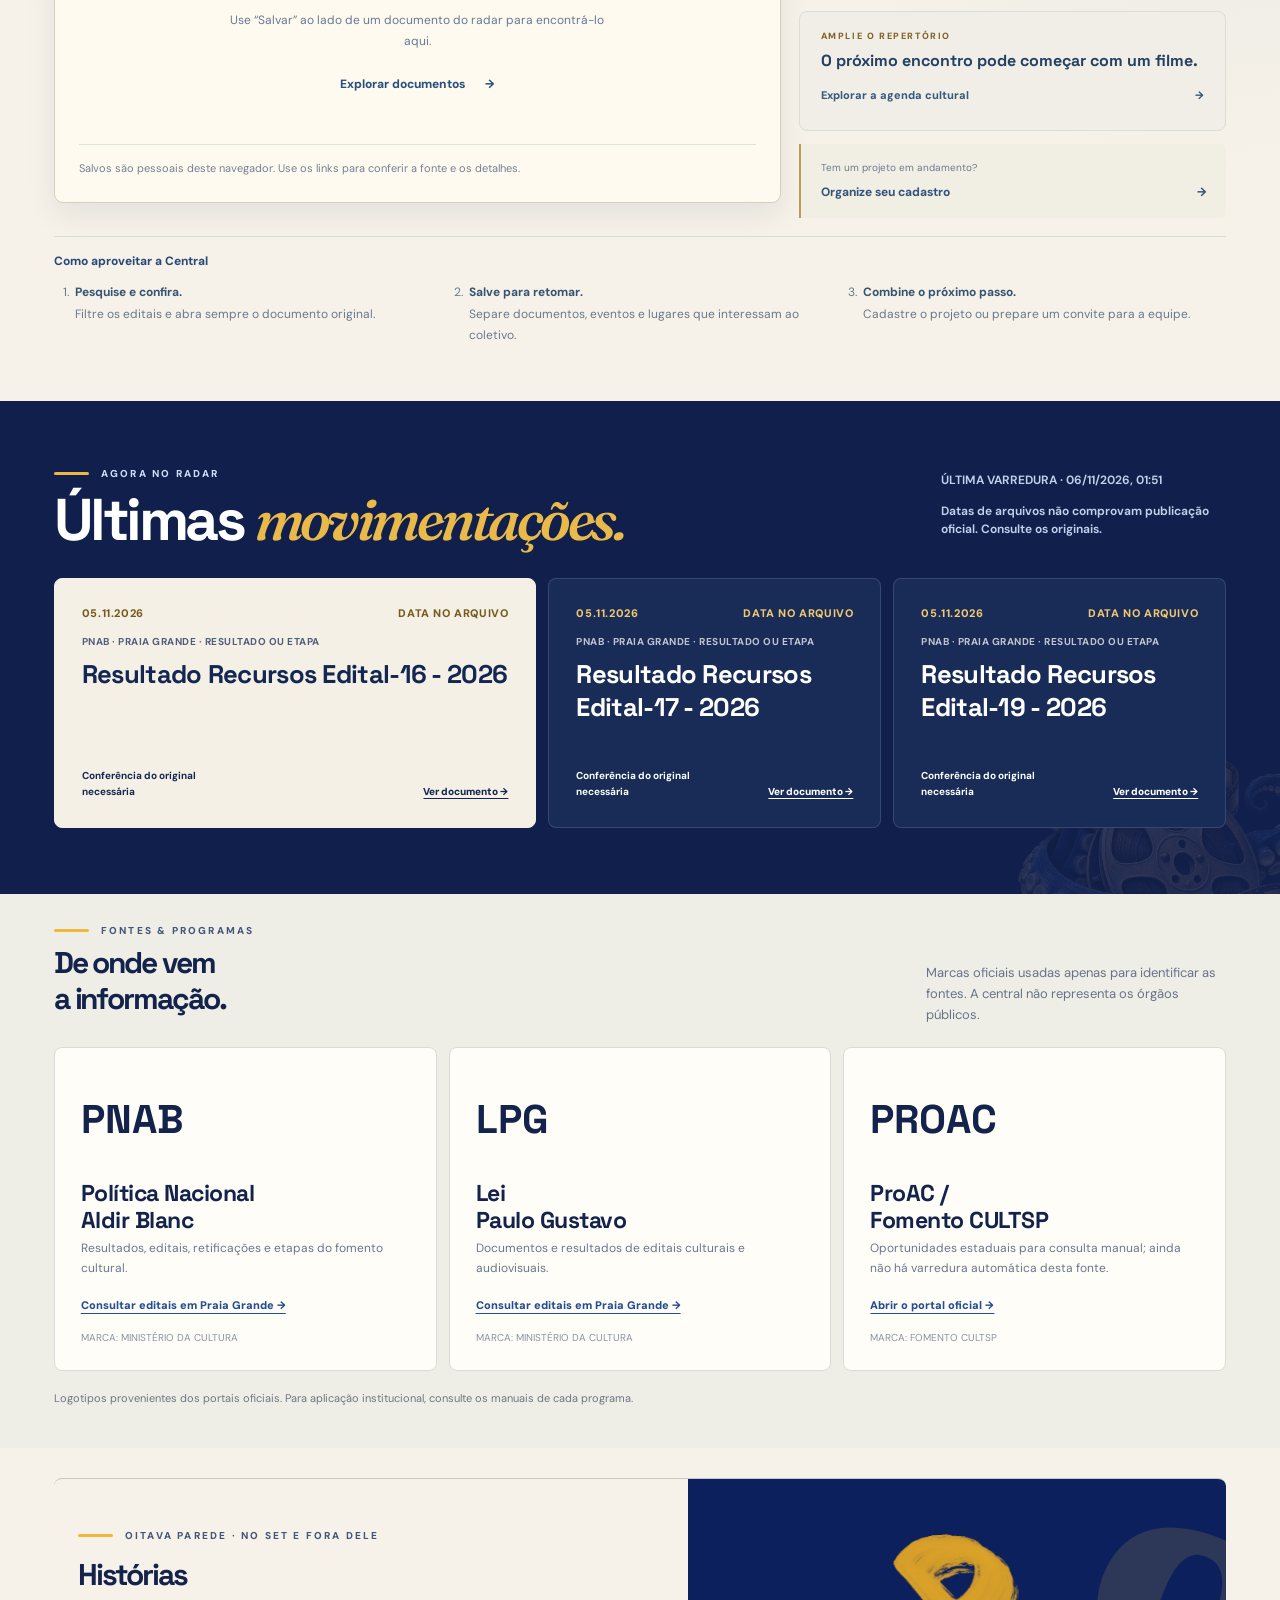
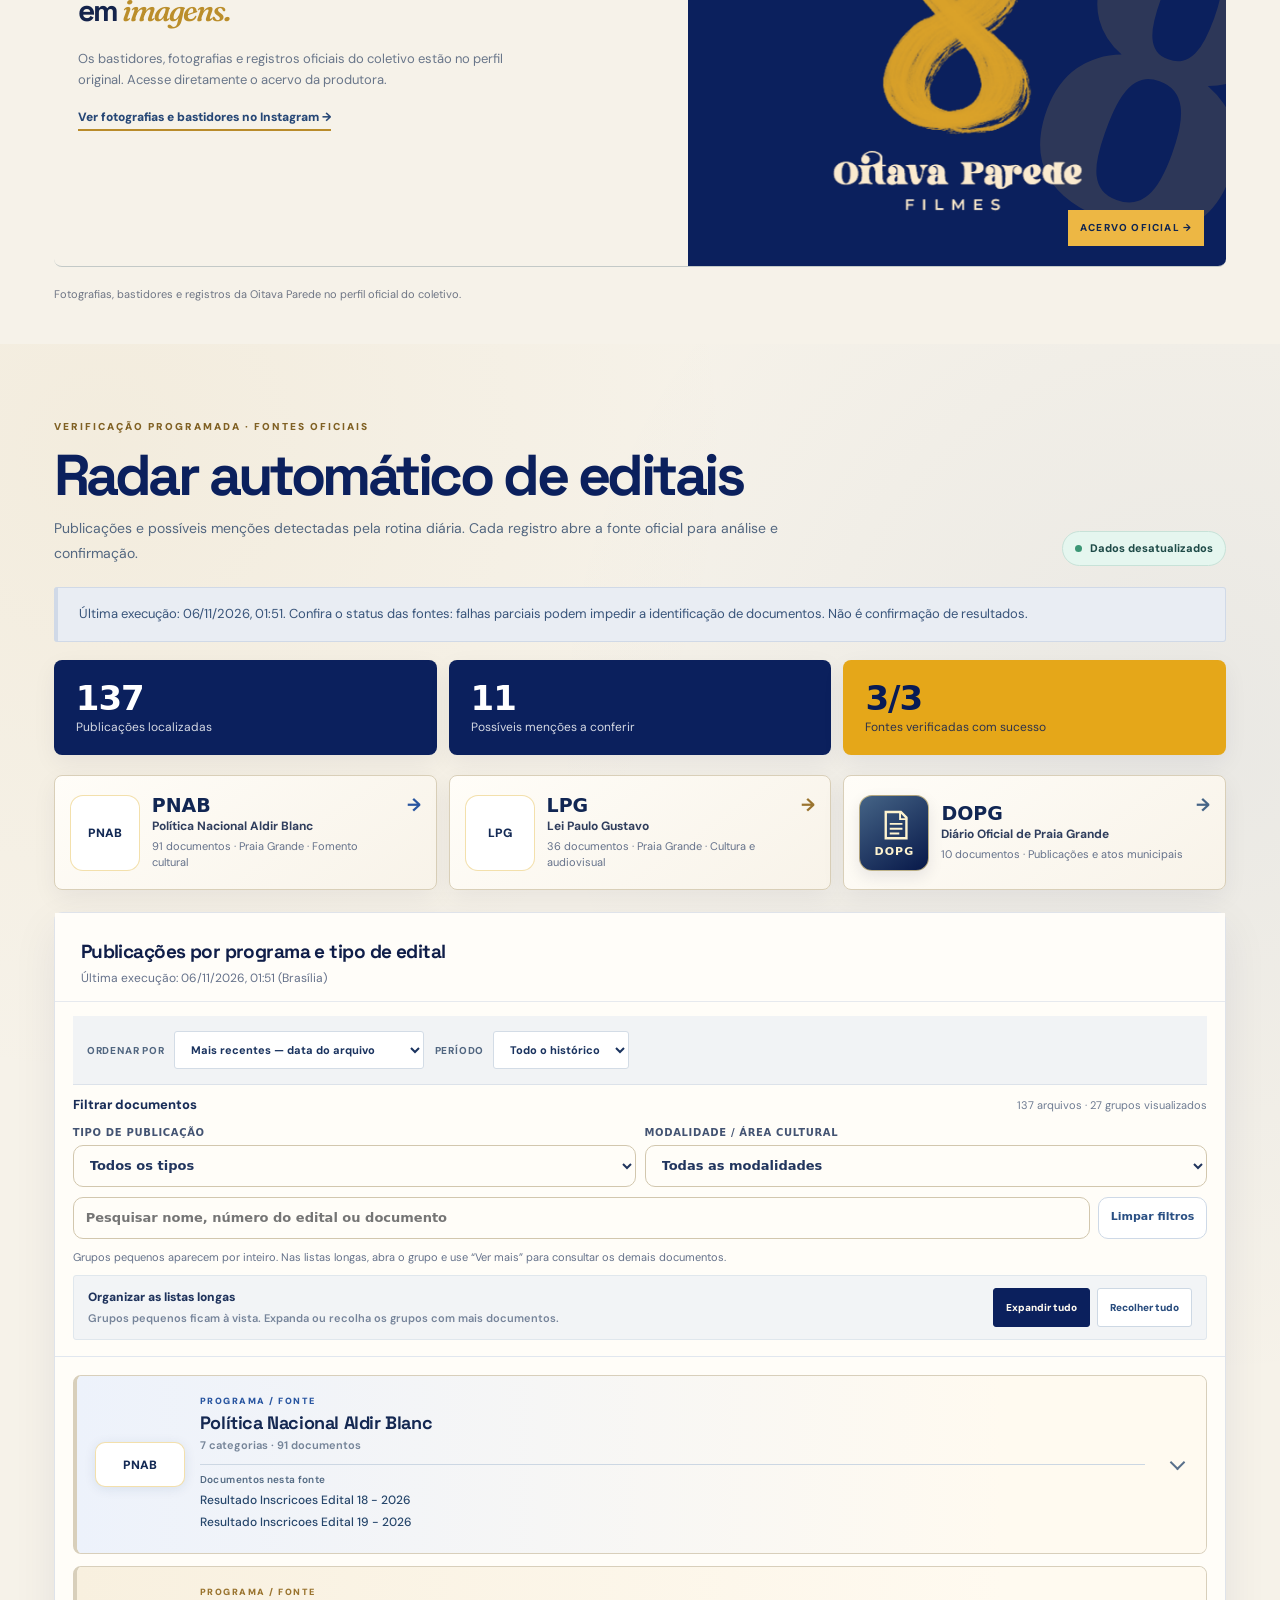
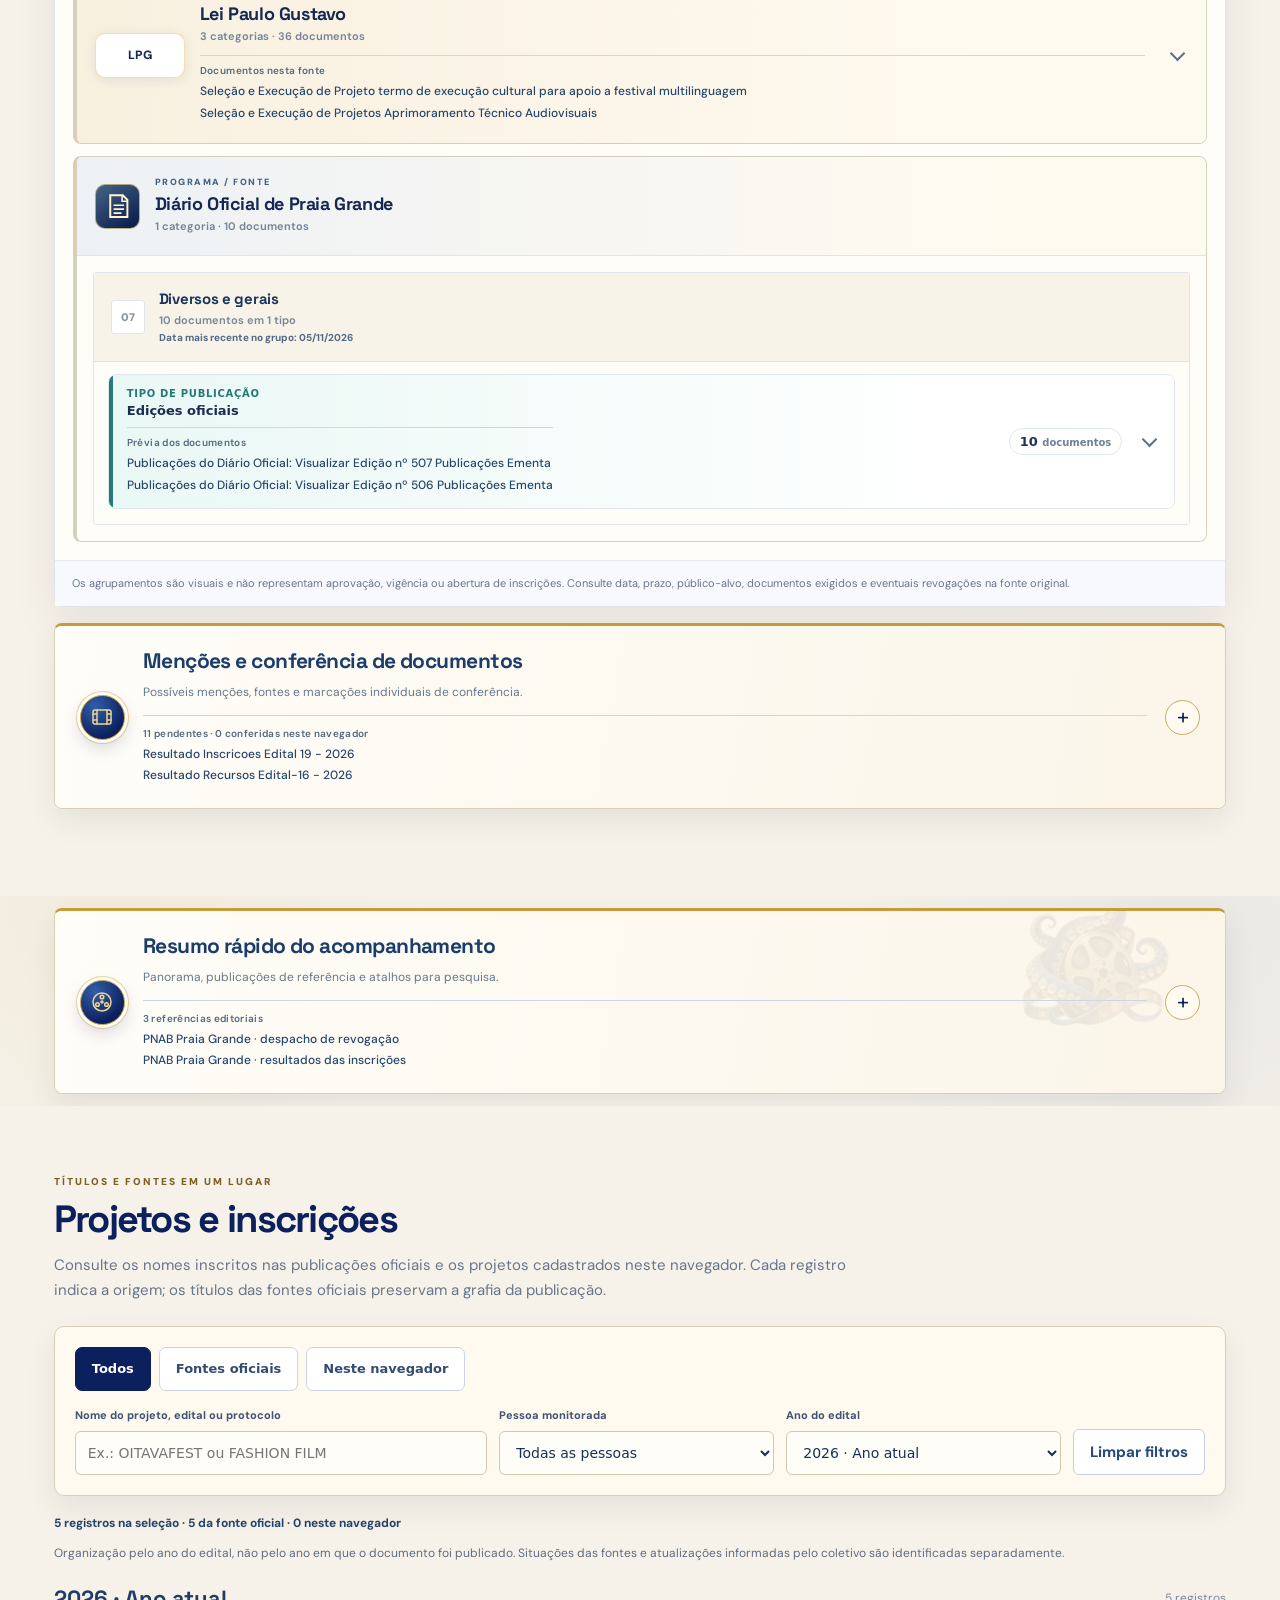
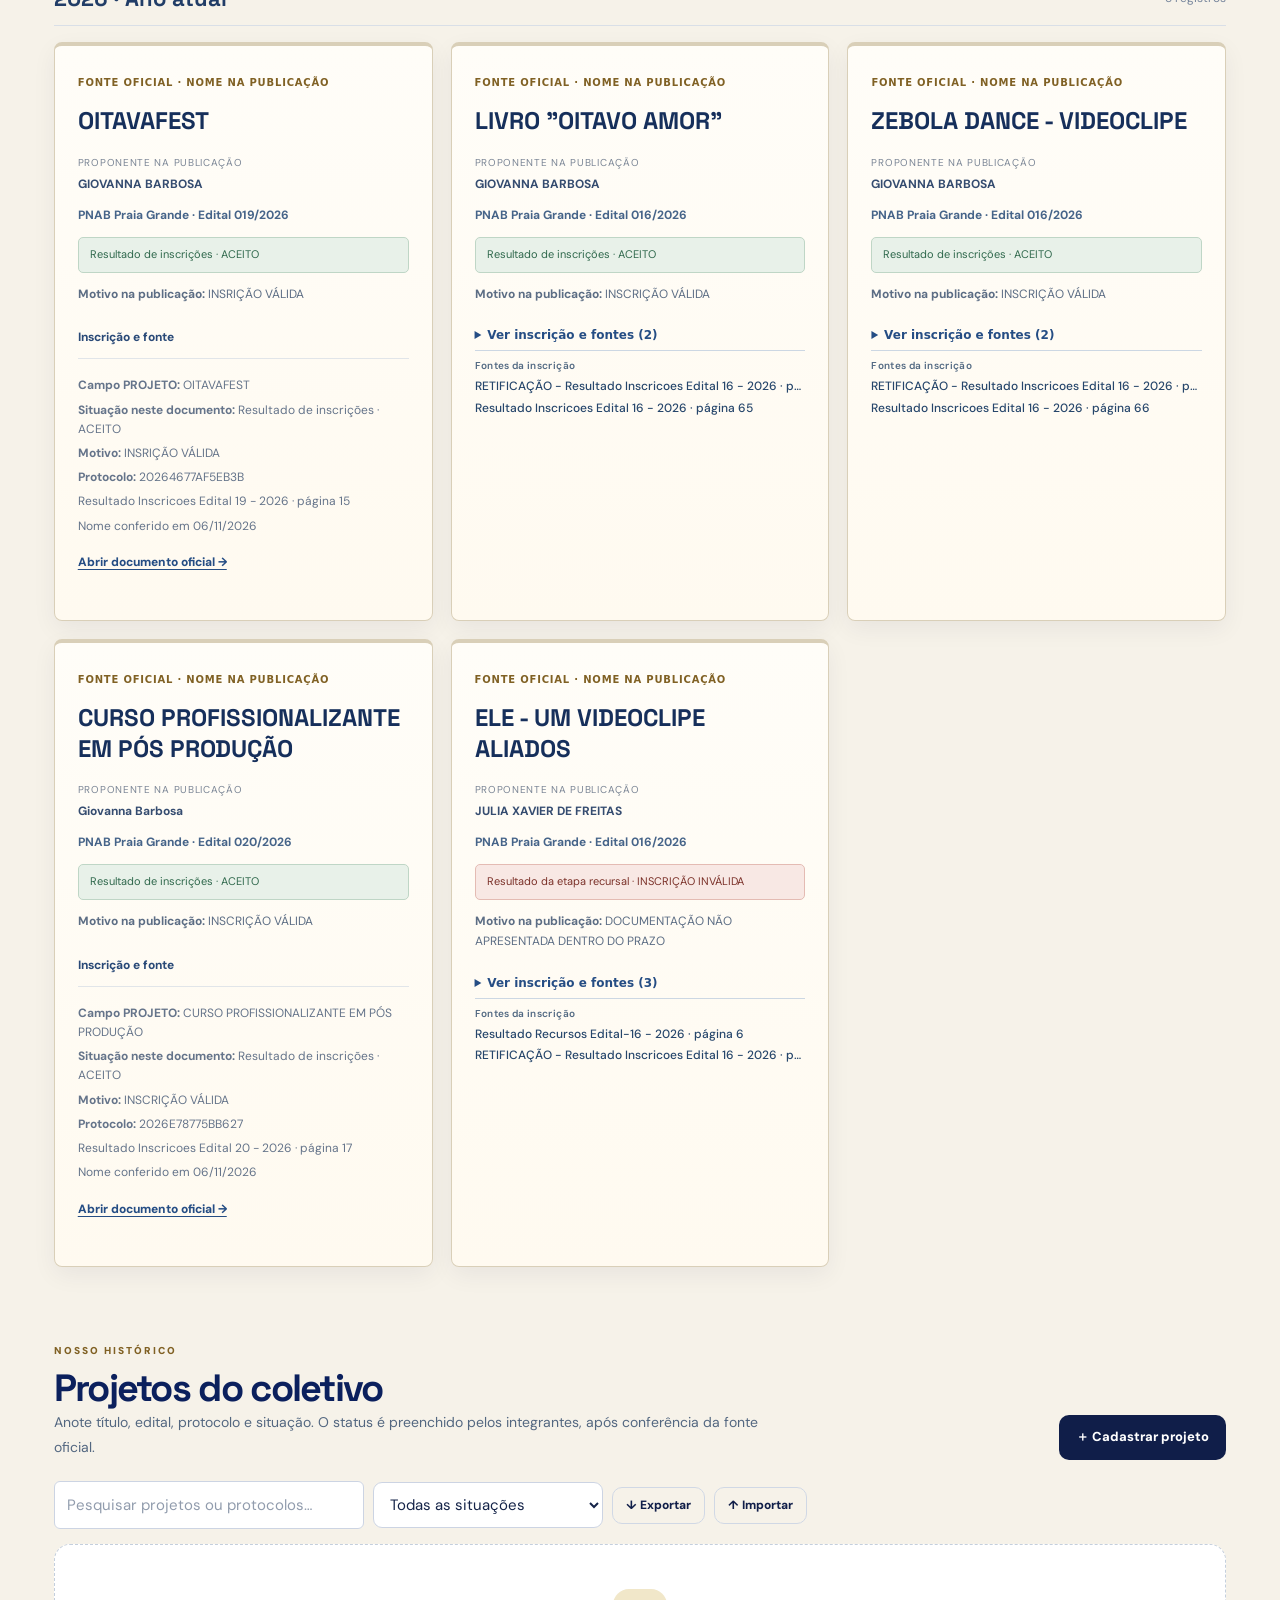
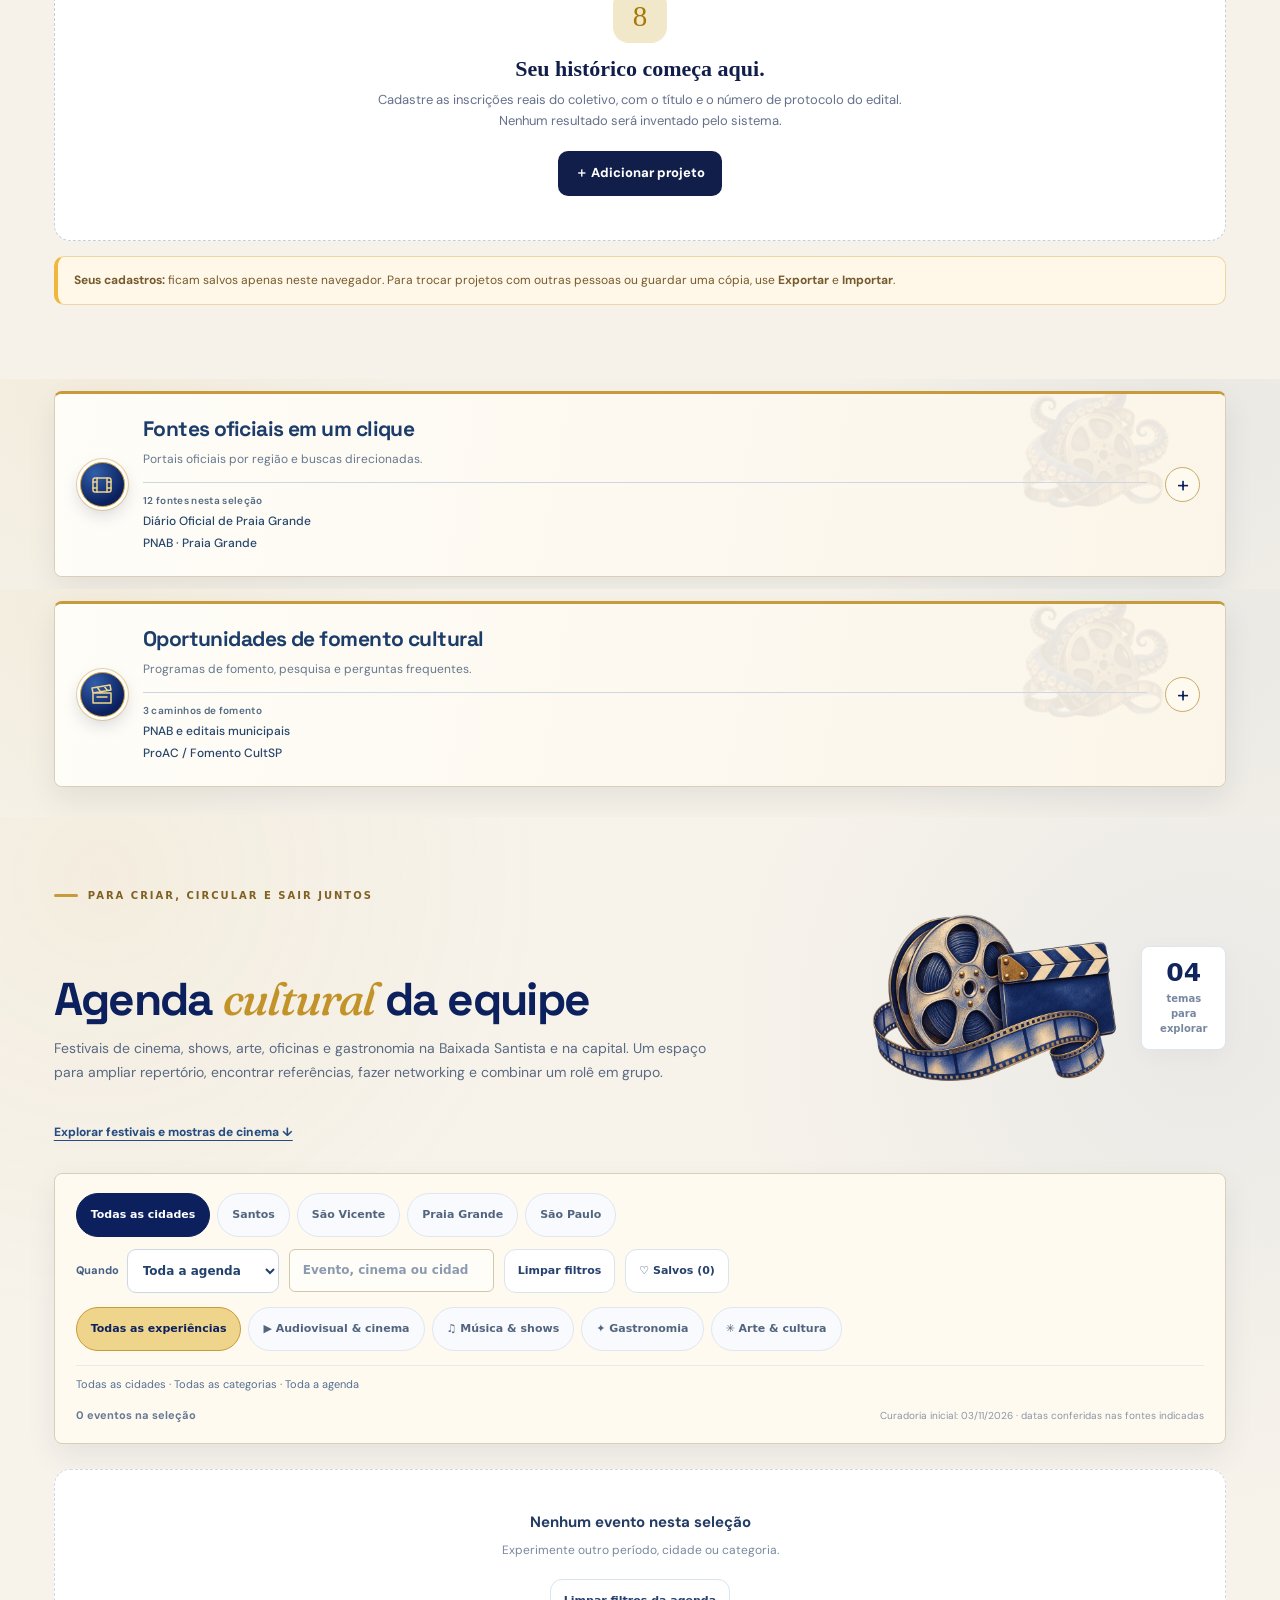
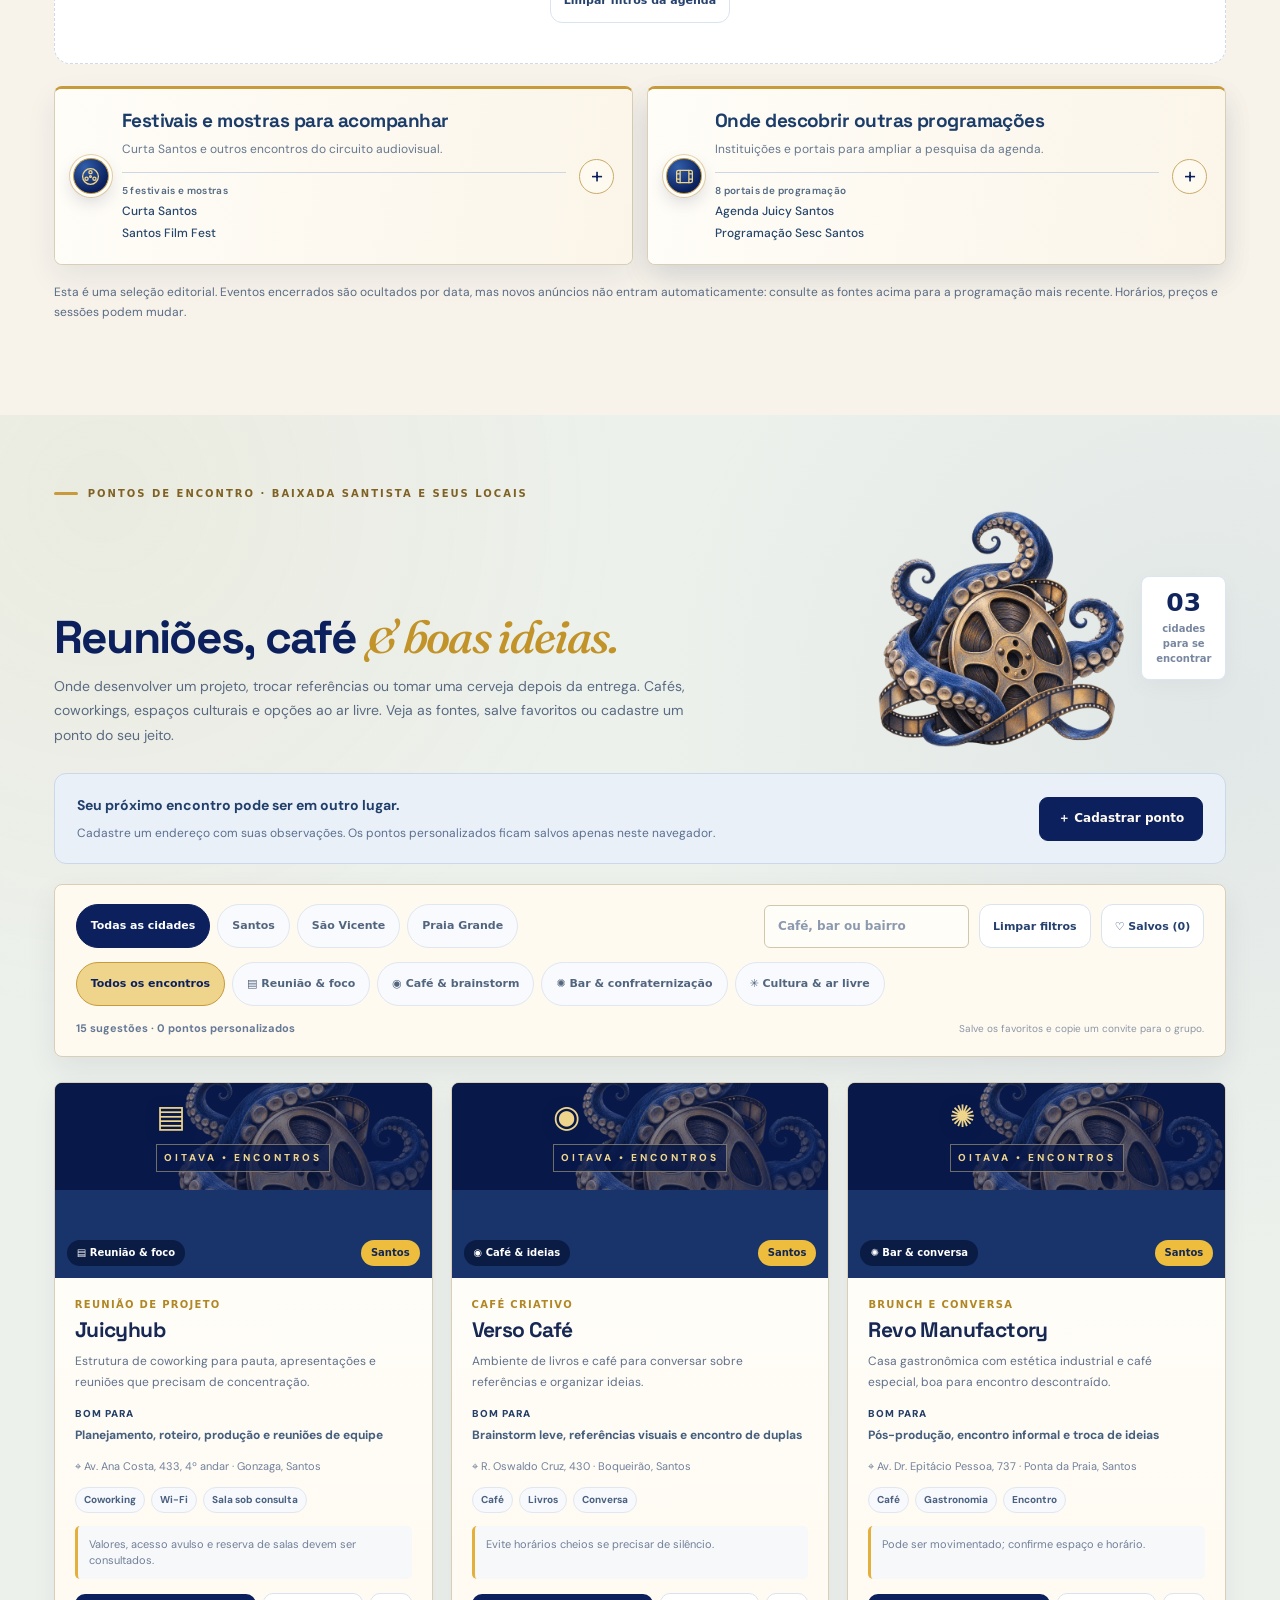
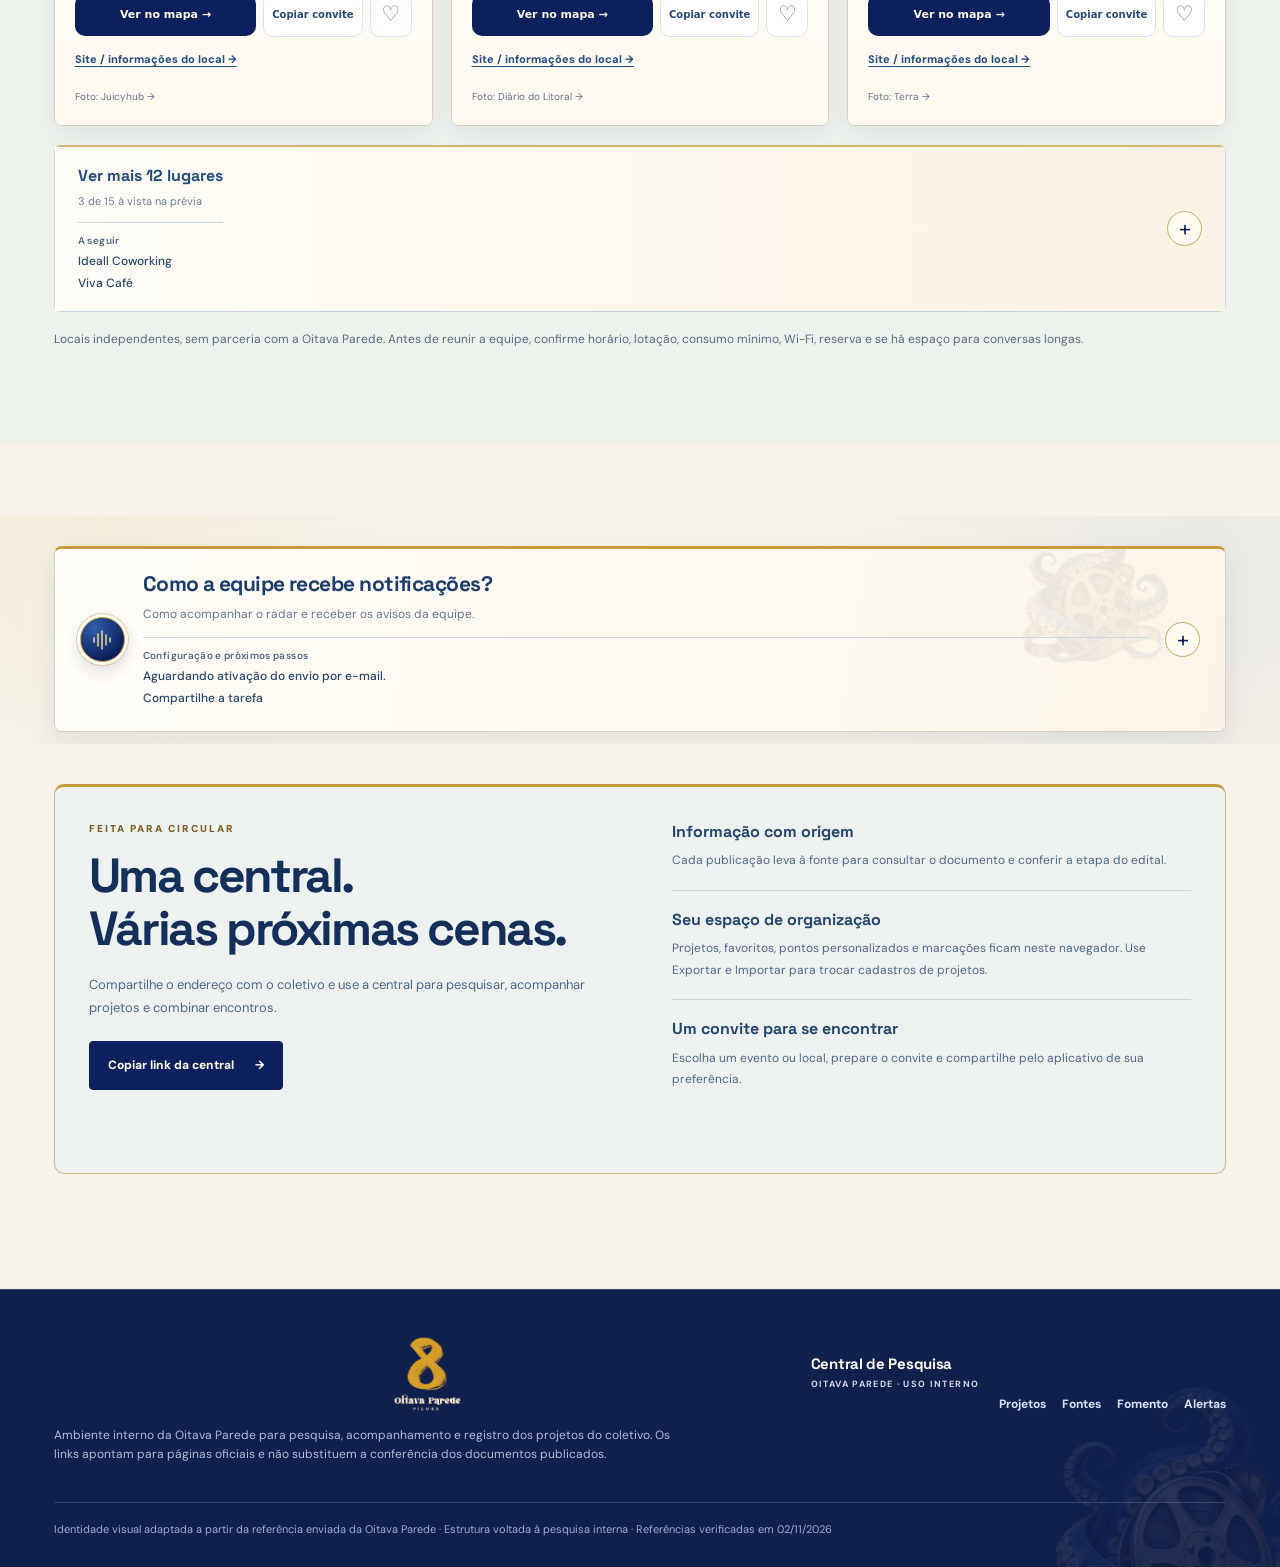
==== commit 9eac7593: "Revisar confiabilidade e acabamento do site" ====
--- a/index.html
+++ b/index.html
@@ -122,10 +122,10 @@
 <link rel="stylesheet" href="./assets/navegacao-extras.css"/>
 <link rel="stylesheet" href="./assets/sapinho.css?v=20261106-cinema"/>
 <link rel="stylesheet" href="./assets/aprovacoes.css"/>
-<link rel="stylesheet" href="./assets/catalogo-projetos.css"/>
-<link rel="stylesheet" href="./assets/experiencia.css"/>
+<link rel="stylesheet" href="./assets/catalogo-projetos.css?v=20261107-review"/>
+<link rel="stylesheet" href="./assets/experiencia.css?v=20261107-review"/>
 <link rel="stylesheet" href="./assets/mobile.css?v=20261104-central"/>
-<link rel="stylesheet" href="./assets/central.css?v=20261104-central"/>
+<link rel="stylesheet" href="./assets/central.css?v=20261107-review"/>
 <link rel="preload" as="image" href="./assets/tentaculos-cinema-marca.webp" fetchpriority="high"/>
 <link rel="stylesheet" href="./assets/direcao-visual.css?v=20261104-ilustracoes"/>
 <link rel="stylesheet" href="./assets/previas.css?v=20261104-previas"/>
@@ -142,18 +142,18 @@
 <div class="op-header-masthead">
 <div class="op-masthead-context"><span class="op-masthead-line">CENTRAL DE PESQUISA & CULTURA</span><small>IDEIAS · EDITAIS · ENCONTROS</small></div>
 <a class="brand" href="#inicio-editorial" aria-label="Oitava Parede - início"><img class="brand-logo" src="./assets/oitava-logo-original.png" alt="Logo oficial Oitava Parede Filmes"/><span class="brand-copy"><span class="brand-name">Central de Pesquisa</span><span class="brand-sub">Oitava Parede · uso interno</span></span></a>
-<div class="op-masthead-tools"><a href="#meu-painel" class="op-painel-shortcut">Meu painel <span aria-hidden="true">↗</span></a>
+<div class="op-masthead-tools"><a href="#meu-painel" class="op-painel-shortcut">Meu painel <svg class="op-shortcut-icon" viewBox="0 0 20 20" fill="none" stroke="currentColor" stroke-width="1.8" stroke-linecap="round" stroke-linejoin="round" aria-hidden="true" focusable="false"><path d="M5 15 15 5M8 5h7v7"/></svg></a>
 <button class="hamburger op-mobile-toggle" aria-label="Abrir menu de navegação" aria-controls="nav" aria-expanded="false" id="menuButton" type="button"><span class="op-mobile-lines" aria-hidden="true"><i></i><i></i><i></i></span><span class="op-mobile-toggle-label">Menu</span></button></div>
 </div><nav class="nav op-nav-v2" id="nav" aria-label="Navegação principal"><div class="op-nav-inner">
-<div class="op-nav-drop op-nav-item" data-nav-menu="inicio"><button type="button" class="op-nav-link op-nav-trigger" data-nav-trigger="inicio" aria-expanded="false" aria-controls="op-nav-panel-inicio"><svg class="op-nav-ico" viewBox="0 0 24 24" fill="none" stroke="currentColor" stroke-width="1.8" stroke-linecap="round" stroke-linejoin="round" aria-hidden="true"><path d="m3 10 9-7 9 7v11H3V10Z"/><path d="M9 21v-8h6v8"/></svg><span>Início</span><svg class="op-nav-caret" viewBox="0 0 12 12" aria-hidden="true"><path d="m2 4 4 4 4-4" fill="none" stroke="currentColor" stroke-width="1.7" stroke-linecap="round"/></svg></button><div class="op-nav-panel" id="op-nav-panel-inicio" data-nav-panel="inicio" hidden><div class="op-nav-panel-head"><span>01 / CONHECER</span><strong>A Oitava Parede em movimento</strong></div><div class="op-nav-panel-grid"><a class="op-nav-drop-link" href="#inicio-editorial" data-section="inicio-editorial"><span class="op-nav-drop-icon"><svg class="op-nav-ico" viewBox="0 0 24 24" fill="none" stroke="currentColor" stroke-width="1.8" stroke-linecap="round" stroke-linejoin="round" aria-hidden="true"><path d="m3 10 9-7 9 7v11H3V10Z"/><path d="M9 21v-8h6v8"/></svg></span><span class="op-nav-drop-copy"><strong>Página inicial</strong><small>Escolha o seu próximo passo na Central</small></span><span class="op-nav-drop-arrow" aria-hidden="true">↗</span></a><a class="op-nav-drop-link" href="#meu-painel" data-section="meu-painel"><span class="op-nav-drop-icon" aria-hidden="true">☆</span><span class="op-nav-drop-copy"><strong>Meu painel e salvos</strong><small>Documentos, eventos e lugares para acompanhar</small></span><span class="op-nav-drop-arrow" aria-hidden="true">↗</span></a><a class="op-nav-drop-link" href="#edPulse" data-section="edPulse"><span class="op-nav-drop-icon"><svg class="op-nav-ico" viewBox="0 0 24 24" fill="none" stroke="currentColor" stroke-width="1.8" stroke-linecap="round" stroke-linejoin="round" aria-hidden="true"><circle cx="11" cy="11" r="7"/><path d="m16.5 16.5 4.5 4.5M8 11h6M11 8v6"/></svg></span><span class="op-nav-drop-copy"><strong>Últimas movimentações</strong><small>Documentos recentes identificados pelo radar</small></span><span class="op-nav-drop-arrow" aria-hidden="true">↗</span></a><a class="op-nav-drop-link" href="#marcas" data-section="marcas"><span class="op-nav-drop-icon"><svg class="op-nav-ico" viewBox="0 0 24 24" fill="none" stroke="currentColor" stroke-width="1.8" stroke-linecap="round" stroke-linejoin="round" aria-hidden="true"><rect x="3" y="4" width="18" height="5" rx="1"/><path d="M5 9v11h14V9M10 13h4"/></svg></span><span class="op-nav-drop-copy"><strong>Fontes e programas</strong><small>Conheça os programas de fomento</small></span><span class="op-nav-drop-arrow" aria-hidden="true">↗</span></a><a class="op-nav-drop-link" href="#acervo" data-section="acervo"><span class="op-nav-drop-icon"><svg class="op-nav-ico" viewBox="0 0 24 24" fill="none" stroke="currentColor" stroke-width="1.8" stroke-linecap="round" stroke-linejoin="round" aria-hidden="true"><rect x="3" y="3" width="18" height="18" rx="2"/><circle cx="8" cy="8" r="2"/><path d="m4 18 5-5 3 3 3-3 5 5"/></svg></span><span class="op-nav-drop-copy"><strong>Acervo da Oitava</strong><small>Identidade e registros da produtora</small></span><span class="op-nav-drop-arrow" aria-hidden="true">↗</span></a></div></div></div>
-<div class="op-nav-drop op-nav-item" data-nav-menu="editais"><button type="button" class="op-nav-link op-nav-trigger" data-nav-trigger="editais" aria-expanded="false" aria-controls="op-nav-panel-editais"><svg class="op-nav-ico" viewBox="0 0 24 24" fill="none" stroke="currentColor" stroke-width="1.8" stroke-linecap="round" stroke-linejoin="round" aria-hidden="true"><circle cx="11" cy="11" r="7"/><path d="m16.5 16.5 4.5 4.5M8 11h6M11 8v6"/></svg><span>Editais</span><svg class="op-nav-caret" viewBox="0 0 12 12" aria-hidden="true"><path d="m2 4 4 4 4-4" fill="none" stroke="currentColor" stroke-width="1.7" stroke-linecap="round"/></svg></button><div class="op-nav-panel" id="op-nav-panel-editais" data-nav-panel="editais" hidden><div class="op-nav-panel-head"><span>02 / PESQUISAR</span><strong>Radar e acompanhamento</strong></div><div class="op-nav-panel-grid"><a class="op-nav-drop-link" href="#monitor" data-section="monitor"><span class="op-nav-drop-icon"><svg class="op-nav-ico" viewBox="0 0 24 24" fill="none" stroke="currentColor" stroke-width="1.8" stroke-linecap="round" stroke-linejoin="round" aria-hidden="true"><circle cx="11" cy="11" r="7"/><path d="m16.5 16.5 4.5 4.5M8 11h6M11 8v6"/></svg></span><span class="op-nav-drop-copy"><strong>Radar automático</strong><small>Editais, documentos e atualizações diárias</small></span><span class="op-nav-drop-arrow" aria-hidden="true">↗</span></a><a class="op-nav-drop-link" href="#monitorMentions" data-section="monitorMentions"><span class="op-nav-drop-icon"><svg class="op-nav-ico" viewBox="0 0 24 24" fill="none" stroke="currentColor" stroke-width="1.8" stroke-linecap="round" stroke-linejoin="round" aria-hidden="true"><circle cx="12" cy="12" r="9"/><path d="m8 12 3 3 5-6"/></svg></span><span class="op-nav-drop-copy"><strong>Menções a conferir</strong><small>Giovanna, OitavaFest e outras menções</small></span><span class="op-nav-drop-arrow" aria-hidden="true">↗</span></a><a class="op-nav-drop-link" href="#visao" data-section="visao"><span class="op-nav-drop-icon"><svg class="op-nav-ico" viewBox="0 0 24 24" fill="none" stroke="currentColor" stroke-width="1.8" stroke-linecap="round" stroke-linejoin="round" aria-hidden="true"><rect x="3" y="3" width="7" height="7" rx="1"/><rect x="14" y="3" width="7" height="7" rx="1"/><rect x="3" y="14" width="7" height="7" rx="1"/><rect x="14" y="14" width="7" height="7" rx="1"/></svg></span><span class="op-nav-drop-copy"><strong>Visão geral</strong><small>Resumo da Central e dos acompanhamentos</small></span><span class="op-nav-drop-arrow" aria-hidden="true">↗</span></a></div></div></div>
-<div class="op-nav-drop op-nav-item" data-nav-menu="projetos"><button type="button" class="op-nav-link op-nav-trigger" data-nav-trigger="projetos" aria-expanded="false" aria-controls="op-nav-panel-projetos"><svg class="op-nav-ico" viewBox="0 0 24 24" fill="none" stroke="currentColor" stroke-width="1.8" stroke-linecap="round" stroke-linejoin="round" aria-hidden="true"><path d="M3 7V5a2 2 0 0 1 2-2h5l2 3h7a2 2 0 0 1 2 2v2"/><path d="M3 10h18l-2 10H5L3 10Z"/></svg><span>Inscrições e projetos</span><svg class="op-nav-caret" viewBox="0 0 12 12" aria-hidden="true"><path d="m2 4 4 4 4-4" fill="none" stroke="currentColor" stroke-width="1.7" stroke-linecap="round"/></svg></button><div class="op-nav-panel" id="op-nav-panel-projetos" data-nav-panel="projetos" hidden><div class="op-nav-panel-head"><span>03 / ACOMPANHAR</span><strong>Cada projeto, em cada etapa</strong></div><div class="op-nav-panel-grid"><a class="op-nav-drop-link" href="#catalogo-projetos" data-section="catalogo-projetos"><span class="op-nav-drop-icon"><svg class="op-nav-ico" viewBox="0 0 24 24" fill="none" stroke="currentColor" stroke-width="1.8" aria-hidden="true"><path d="M7 3h10v4H7zM5 5H3v16h18V5h-2M7 12h10M7 16h7"/></svg></span><span class="op-nav-drop-copy"><strong>Projetos e inscrições</strong><small>Títulos inscritos e documentos de origem</small></span><span class="op-nav-drop-arrow" aria-hidden="true">↗</span></a><a class="op-nav-drop-link" href="#projetos" data-section="projetos"><span class="op-nav-drop-icon"><svg class="op-nav-ico" viewBox="0 0 24 24" fill="none" stroke="currentColor" stroke-width="1.8" stroke-linecap="round" stroke-linejoin="round" aria-hidden="true"><path d="M3 7V5a2 2 0 0 1 2-2h5l2 3h7a2 2 0 0 1 2 2v2"/><path d="M3 10h18l-2 10H5L3 10Z"/></svg></span><span class="op-nav-drop-copy"><strong>Meus projetos</strong><small>Cadastros e acompanhamento neste navegador</small></span><span class="op-nav-drop-arrow" aria-hidden="true">↗</span></a></div></div></div>
-<div class="op-nav-drop op-nav-item" data-nav-menu="fontes"><button type="button" class="op-nav-link op-nav-trigger" data-nav-trigger="fontes" aria-expanded="false" aria-controls="op-nav-panel-fontes"><svg class="op-nav-ico" viewBox="0 0 24 24" fill="none" stroke="currentColor" stroke-width="1.8" stroke-linecap="round" stroke-linejoin="round" aria-hidden="true"><rect x="3" y="4" width="18" height="5" rx="1"/><path d="M5 9v11h14V9M10 13h4"/></svg><span>Fontes e fomento</span><svg class="op-nav-caret" viewBox="0 0 12 12" aria-hidden="true"><path d="m2 4 4 4 4-4" fill="none" stroke="currentColor" stroke-width="1.7" stroke-linecap="round"/></svg></button><div class="op-nav-panel" id="op-nav-panel-fontes" data-nav-panel="fontes" hidden><div class="op-nav-panel-head"><span>04 / CONSULTAR</span><strong>Informação direto da origem</strong></div><div class="op-nav-panel-grid"><a class="op-nav-drop-link" href="#fontes" data-section="fontes"><span class="op-nav-drop-icon"><svg class="op-nav-ico" viewBox="0 0 24 24" fill="none" stroke="currentColor" stroke-width="1.8" stroke-linecap="round" stroke-linejoin="round" aria-hidden="true"><rect x="3" y="4" width="18" height="5" rx="1"/><path d="M5 9v11h14V9M10 13h4"/></svg></span><span class="op-nav-drop-copy"><strong>Fontes oficiais</strong><small>Portais e documentos originais</small></span><span class="op-nav-drop-arrow" aria-hidden="true">↗</span></a><a class="op-nav-drop-link" href="#oportunidades" data-section="oportunidades"><span class="op-nav-drop-icon"><svg class="op-nav-ico" viewBox="0 0 24 24" fill="none" stroke="currentColor" stroke-width="1.8" stroke-linecap="round" stroke-linejoin="round" aria-hidden="true"><path d="m12 2 2.5 7.5L22 12l-7.5 2.5L12 22l-2.5-7.5L2 12l7.5-2.5L12 2Z"/></svg></span><span class="op-nav-drop-copy"><strong>Fomento cultural</strong><small>ProAC, PNAB e novas oportunidades</small></span><span class="op-nav-drop-arrow" aria-hidden="true">↗</span></a></div></div></div>
+<div class="op-nav-drop op-nav-item" data-nav-menu="inicio"><button type="button" class="op-nav-link op-nav-trigger" data-nav-trigger="inicio" aria-expanded="false" aria-controls="op-nav-panel-inicio"><svg class="op-nav-ico" viewBox="0 0 24 24" fill="none" stroke="currentColor" stroke-width="1.8" stroke-linecap="round" stroke-linejoin="round" aria-hidden="true"><path d="m3 10 9-7 9 7v11H3V10Z"/><path d="M9 21v-8h6v8"/></svg><span>Início</span><svg class="op-nav-caret" viewBox="0 0 12 12" aria-hidden="true"><path d="m2 4 4 4 4-4" fill="none" stroke="currentColor" stroke-width="1.7" stroke-linecap="round"/></svg></button><div class="op-nav-panel" id="op-nav-panel-inicio" data-nav-panel="inicio" hidden><div class="op-nav-panel-head"><span>01 / CONHECER</span><strong>A Oitava Parede em movimento</strong></div><div class="op-nav-panel-grid"><a class="op-nav-drop-link" href="#inicio-editorial" data-section="inicio-editorial"><span class="op-nav-drop-icon"><svg class="op-nav-ico" viewBox="0 0 24 24" fill="none" stroke="currentColor" stroke-width="1.8" stroke-linecap="round" stroke-linejoin="round" aria-hidden="true"><path d="m3 10 9-7 9 7v11H3V10Z"/><path d="M9 21v-8h6v8"/></svg></span><span class="op-nav-drop-copy"><strong>Página inicial</strong><small>Escolha o seu próximo passo na Central</small></span><span class="op-nav-drop-arrow" aria-hidden="true">→</span></a><a class="op-nav-drop-link" href="#meu-painel" data-section="meu-painel"><span class="op-nav-drop-icon" aria-hidden="true">☆</span><span class="op-nav-drop-copy"><strong>Meu painel e salvos</strong><small>Documentos, eventos e lugares para acompanhar</small></span><span class="op-nav-drop-arrow" aria-hidden="true">→</span></a><a class="op-nav-drop-link" href="#edPulse" data-section="edPulse"><span class="op-nav-drop-icon"><svg class="op-nav-ico" viewBox="0 0 24 24" fill="none" stroke="currentColor" stroke-width="1.8" stroke-linecap="round" stroke-linejoin="round" aria-hidden="true"><circle cx="11" cy="11" r="7"/><path d="m16.5 16.5 4.5 4.5M8 11h6M11 8v6"/></svg></span><span class="op-nav-drop-copy"><strong>Últimas movimentações</strong><small>Documentos recentes identificados pelo radar</small></span><span class="op-nav-drop-arrow" aria-hidden="true">→</span></a><a class="op-nav-drop-link" href="#marcas" data-section="marcas"><span class="op-nav-drop-icon"><svg class="op-nav-ico" viewBox="0 0 24 24" fill="none" stroke="currentColor" stroke-width="1.8" stroke-linecap="round" stroke-linejoin="round" aria-hidden="true"><rect x="3" y="4" width="18" height="5" rx="1"/><path d="M5 9v11h14V9M10 13h4"/></svg></span><span class="op-nav-drop-copy"><strong>Fontes e programas</strong><small>Conheça os programas de fomento</small></span><span class="op-nav-drop-arrow" aria-hidden="true">→</span></a><a class="op-nav-drop-link" href="#acervo" data-section="acervo"><span class="op-nav-drop-icon"><svg class="op-nav-ico" viewBox="0 0 24 24" fill="none" stroke="currentColor" stroke-width="1.8" stroke-linecap="round" stroke-linejoin="round" aria-hidden="true"><rect x="3" y="3" width="18" height="18" rx="2"/><circle cx="8" cy="8" r="2"/><path d="m4 18 5-5 3 3 3-3 5 5"/></svg></span><span class="op-nav-drop-copy"><strong>Acervo da Oitava</strong><small>Identidade e registros da produtora</small></span><span class="op-nav-drop-arrow" aria-hidden="true">→</span></a></div></div></div>
+<div class="op-nav-drop op-nav-item" data-nav-menu="editais"><button type="button" class="op-nav-link op-nav-trigger" data-nav-trigger="editais" aria-expanded="false" aria-controls="op-nav-panel-editais"><svg class="op-nav-ico" viewBox="0 0 24 24" fill="none" stroke="currentColor" stroke-width="1.8" stroke-linecap="round" stroke-linejoin="round" aria-hidden="true"><circle cx="11" cy="11" r="7"/><path d="m16.5 16.5 4.5 4.5M8 11h6M11 8v6"/></svg><span>Editais</span><svg class="op-nav-caret" viewBox="0 0 12 12" aria-hidden="true"><path d="m2 4 4 4 4-4" fill="none" stroke="currentColor" stroke-width="1.7" stroke-linecap="round"/></svg></button><div class="op-nav-panel" id="op-nav-panel-editais" data-nav-panel="editais" hidden><div class="op-nav-panel-head"><span>02 / PESQUISAR</span><strong>Radar e acompanhamento</strong></div><div class="op-nav-panel-grid"><a class="op-nav-drop-link" href="#monitor" data-section="monitor"><span class="op-nav-drop-icon"><svg class="op-nav-ico" viewBox="0 0 24 24" fill="none" stroke="currentColor" stroke-width="1.8" stroke-linecap="round" stroke-linejoin="round" aria-hidden="true"><circle cx="11" cy="11" r="7"/><path d="m16.5 16.5 4.5 4.5M8 11h6M11 8v6"/></svg></span><span class="op-nav-drop-copy"><strong>Radar automático</strong><small>Editais, documentos e atualizações diárias</small></span><span class="op-nav-drop-arrow" aria-hidden="true">→</span></a><a class="op-nav-drop-link" href="#monitorMentions" data-section="monitorMentions"><span class="op-nav-drop-icon"><svg class="op-nav-ico" viewBox="0 0 24 24" fill="none" stroke="currentColor" stroke-width="1.8" stroke-linecap="round" stroke-linejoin="round" aria-hidden="true"><circle cx="12" cy="12" r="9"/><path d="m8 12 3 3 5-6"/></svg></span><span class="op-nav-drop-copy"><strong>Menções a conferir</strong><small>Giovanna, OitavaFest e outras menções</small></span><span class="op-nav-drop-arrow" aria-hidden="true">→</span></a><a class="op-nav-drop-link" href="#visao" data-section="visao"><span class="op-nav-drop-icon"><svg class="op-nav-ico" viewBox="0 0 24 24" fill="none" stroke="currentColor" stroke-width="1.8" stroke-linecap="round" stroke-linejoin="round" aria-hidden="true"><rect x="3" y="3" width="7" height="7" rx="1"/><rect x="14" y="3" width="7" height="7" rx="1"/><rect x="3" y="14" width="7" height="7" rx="1"/><rect x="14" y="14" width="7" height="7" rx="1"/></svg></span><span class="op-nav-drop-copy"><strong>Visão geral</strong><small>Resumo da Central e dos acompanhamentos</small></span><span class="op-nav-drop-arrow" aria-hidden="true">→</span></a></div></div></div>
+<div class="op-nav-drop op-nav-item" data-nav-menu="projetos"><button type="button" class="op-nav-link op-nav-trigger" data-nav-trigger="projetos" aria-expanded="false" aria-controls="op-nav-panel-projetos"><svg class="op-nav-ico" viewBox="0 0 24 24" fill="none" stroke="currentColor" stroke-width="1.8" stroke-linecap="round" stroke-linejoin="round" aria-hidden="true"><path d="M3 7V5a2 2 0 0 1 2-2h5l2 3h7a2 2 0 0 1 2 2v2"/><path d="M3 10h18l-2 10H5L3 10Z"/></svg><span>Inscrições e projetos</span><svg class="op-nav-caret" viewBox="0 0 12 12" aria-hidden="true"><path d="m2 4 4 4 4-4" fill="none" stroke="currentColor" stroke-width="1.7" stroke-linecap="round"/></svg></button><div class="op-nav-panel" id="op-nav-panel-projetos" data-nav-panel="projetos" hidden><div class="op-nav-panel-head"><span>03 / ACOMPANHAR</span><strong>Cada projeto, em cada etapa</strong></div><div class="op-nav-panel-grid"><a class="op-nav-drop-link" href="#catalogo-projetos" data-section="catalogo-projetos"><span class="op-nav-drop-icon"><svg class="op-nav-ico" viewBox="0 0 24 24" fill="none" stroke="currentColor" stroke-width="1.8" aria-hidden="true"><path d="M7 3h10v4H7zM5 5H3v16h18V5h-2M7 12h10M7 16h7"/></svg></span><span class="op-nav-drop-copy"><strong>Projetos e inscrições</strong><small>Títulos inscritos e documentos de origem</small></span><span class="op-nav-drop-arrow" aria-hidden="true">→</span></a><a class="op-nav-drop-link" href="#projetos" data-section="projetos"><span class="op-nav-drop-icon"><svg class="op-nav-ico" viewBox="0 0 24 24" fill="none" stroke="currentColor" stroke-width="1.8" stroke-linecap="round" stroke-linejoin="round" aria-hidden="true"><path d="M3 7V5a2 2 0 0 1 2-2h5l2 3h7a2 2 0 0 1 2 2v2"/><path d="M3 10h18l-2 10H5L3 10Z"/></svg></span><span class="op-nav-drop-copy"><strong>Meus projetos</strong><small>Cadastros e acompanhamento neste navegador</small></span><span class="op-nav-drop-arrow" aria-hidden="true">→</span></a></div></div></div>
+<div class="op-nav-drop op-nav-item" data-nav-menu="fontes"><button type="button" class="op-nav-link op-nav-trigger" data-nav-trigger="fontes" aria-expanded="false" aria-controls="op-nav-panel-fontes"><svg class="op-nav-ico" viewBox="0 0 24 24" fill="none" stroke="currentColor" stroke-width="1.8" stroke-linecap="round" stroke-linejoin="round" aria-hidden="true"><rect x="3" y="4" width="18" height="5" rx="1"/><path d="M5 9v11h14V9M10 13h4"/></svg><span>Fontes e fomento</span><svg class="op-nav-caret" viewBox="0 0 12 12" aria-hidden="true"><path d="m2 4 4 4 4-4" fill="none" stroke="currentColor" stroke-width="1.7" stroke-linecap="round"/></svg></button><div class="op-nav-panel" id="op-nav-panel-fontes" data-nav-panel="fontes" hidden><div class="op-nav-panel-head"><span>04 / CONSULTAR</span><strong>Informação direto da origem</strong></div><div class="op-nav-panel-grid"><a class="op-nav-drop-link" href="#fontes" data-section="fontes"><span class="op-nav-drop-icon"><svg class="op-nav-ico" viewBox="0 0 24 24" fill="none" stroke="currentColor" stroke-width="1.8" stroke-linecap="round" stroke-linejoin="round" aria-hidden="true"><rect x="3" y="4" width="18" height="5" rx="1"/><path d="M5 9v11h14V9M10 13h4"/></svg></span><span class="op-nav-drop-copy"><strong>Fontes oficiais</strong><small>Portais e documentos originais</small></span><span class="op-nav-drop-arrow" aria-hidden="true">→</span></a><a class="op-nav-drop-link" href="#oportunidades" data-section="oportunidades"><span class="op-nav-drop-icon"><svg class="op-nav-ico" viewBox="0 0 24 24" fill="none" stroke="currentColor" stroke-width="1.8" stroke-linecap="round" stroke-linejoin="round" aria-hidden="true"><path d="m12 2 2.5 7.5L22 12l-7.5 2.5L12 22l-2.5-7.5L2 12l7.5-2.5L12 2Z"/></svg></span><span class="op-nav-drop-copy"><strong>Fomento cultural</strong><small>ProAC, PNAB e novas oportunidades</small></span><span class="op-nav-drop-arrow" aria-hidden="true">→</span></a></div></div></div>
 <a class="op-nav-link" href="#agenda" data-section="agenda"><svg class="op-nav-ico" viewBox="0 0 24 24" fill="none" stroke="currentColor" stroke-width="1.8" stroke-linecap="round" stroke-linejoin="round" aria-hidden="true"><rect x="3" y="5" width="18" height="16" rx="2"/><path d="M7 3v4M17 3v4M3 10h18M8 15h3"/></svg><span>Agenda cultural</span></a>
 <a class="op-nav-link" href="#reunioes" data-section="reunioes"><svg class="op-nav-ico" viewBox="0 0 24 24" fill="none" stroke="currentColor" stroke-width="1.8" stroke-linecap="round" stroke-linejoin="round" aria-hidden="true"><path d="M4 8h13v7a5 5 0 0 1-5 5H9a5 5 0 0 1-5-5V8Z"/><path d="M17 9h2a3 3 0 0 1 0 6h-2M3 22h17"/></svg><span>Reuniões</span></a>
-<div class="op-nav-drop op-nav-item" data-nav-menu="central"><button type="button" class="op-nav-link op-nav-trigger" data-nav-trigger="central" aria-expanded="false" aria-controls="op-nav-panel-central"><svg class="op-nav-ico" viewBox="0 0 24 24" fill="none" stroke="currentColor" stroke-width="1.8" stroke-linecap="round" stroke-linejoin="round" aria-hidden="true"><path d="M18 8a6 6 0 0 0-12 0c0 7-3 7-3 9h18c0-2-3-2-3-9ZM10 21h4"/></svg><span>A central</span><svg class="op-nav-caret" viewBox="0 0 12 12" aria-hidden="true"><path d="m2 4 4 4 4-4" fill="none" stroke="currentColor" stroke-width="1.7" stroke-linecap="round"/></svg></button><div class="op-nav-panel" id="op-nav-panel-central" data-nav-panel="central" hidden><div class="op-nav-panel-head"><span>07 / COMPARTILHAR</span><strong>Avisos e uso da Central</strong></div><div class="op-nav-panel-grid"><a class="op-nav-drop-link" href="#notificacoes" data-section="notificacoes"><span class="op-nav-drop-icon"><svg class="op-nav-ico" viewBox="0 0 24 24" fill="none" stroke="currentColor" stroke-width="1.8" stroke-linecap="round" stroke-linejoin="round" aria-hidden="true"><path d="M18 8a6 6 0 0 0-12 0c0 7-3 7-3 9h18c0-2-3-2-3-9ZM10 21h4"/></svg></span><span class="op-nav-drop-copy"><strong>Avisos e notificações</strong><small>Como a equipe acompanha novidades</small></span><span class="op-nav-drop-arrow" aria-hidden="true">↗</span></a><a class="op-nav-drop-link" href="#publicacao" data-section="publicacao"><span class="op-nav-drop-icon"><svg class="op-nav-ico" viewBox="0 0 24 24" fill="none" stroke="currentColor" stroke-width="1.8" stroke-linecap="round" stroke-linejoin="round" aria-hidden="true"><rect x="3" y="3" width="18" height="18" rx="2"/><circle cx="8" cy="8" r="2"/><path d="m4 18 5-5 3 3 3-3 5 5"/></svg></span><span class="op-nav-drop-copy"><strong>Compartilhar a Central</strong><small>Copie o endereço e conheça as formas de uso</small></span><span class="op-nav-drop-arrow" aria-hidden="true">↗</span></a></div></div></div>
+<div class="op-nav-drop op-nav-item" data-nav-menu="central"><button type="button" class="op-nav-link op-nav-trigger" data-nav-trigger="central" aria-expanded="false" aria-controls="op-nav-panel-central"><svg class="op-nav-ico" viewBox="0 0 24 24" fill="none" stroke="currentColor" stroke-width="1.8" stroke-linecap="round" stroke-linejoin="round" aria-hidden="true"><path d="M18 8a6 6 0 0 0-12 0c0 7-3 7-3 9h18c0-2-3-2-3-9ZM10 21h4"/></svg><span>A central</span><svg class="op-nav-caret" viewBox="0 0 12 12" aria-hidden="true"><path d="m2 4 4 4 4-4" fill="none" stroke="currentColor" stroke-width="1.7" stroke-linecap="round"/></svg></button><div class="op-nav-panel" id="op-nav-panel-central" data-nav-panel="central" hidden><div class="op-nav-panel-head"><span>07 / COMPARTILHAR</span><strong>Avisos e uso da Central</strong></div><div class="op-nav-panel-grid"><a class="op-nav-drop-link" href="#notificacoes" data-section="notificacoes"><span class="op-nav-drop-icon"><svg class="op-nav-ico" viewBox="0 0 24 24" fill="none" stroke="currentColor" stroke-width="1.8" stroke-linecap="round" stroke-linejoin="round" aria-hidden="true"><path d="M18 8a6 6 0 0 0-12 0c0 7-3 7-3 9h18c0-2-3-2-3-9ZM10 21h4"/></svg></span><span class="op-nav-drop-copy"><strong>Avisos e notificações</strong><small>Como a equipe acompanha novidades</small></span><span class="op-nav-drop-arrow" aria-hidden="true">→</span></a><a class="op-nav-drop-link" href="#publicacao" data-section="publicacao"><span class="op-nav-drop-icon"><svg class="op-nav-ico" viewBox="0 0 24 24" fill="none" stroke="currentColor" stroke-width="1.8" stroke-linecap="round" stroke-linejoin="round" aria-hidden="true"><rect x="3" y="3" width="18" height="18" rx="2"/><circle cx="8" cy="8" r="2"/><path d="m4 18 5-5 3 3 3-3 5 5"/></svg></span><span class="op-nav-drop-copy"><strong>Compartilhar a Central</strong><small>Copie o endereço e conheça as formas de uso</small></span><span class="op-nav-drop-arrow" aria-hidden="true">→</span></a></div></div></div>
 <button type="button" class="op-nav-link op-nav-help" data-nav-help><svg class="op-nav-ico" viewBox="0 0 24 24" fill="none" stroke="currentColor" stroke-width="1.8" stroke-linecap="round" stroke-linejoin="round" aria-hidden="true"><circle cx="12" cy="12" r="9"/><path d="M9.8 9a2.5 2.5 0 1 1 4.4 1.6c-1.1 1.1-2.2 1.2-2.2 3.1M12 17h.01"/></svg><span>Ajuda</span></button>
-</div><div class="op-nav-mobile-foot"><span>OITAVA PAREDE • FILMES</span><a href="https://www.instagram.com/oitavaparede/" target="_blank" rel="noopener noreferrer">Instagram ↗</a></div></nav>
+</div><div class="op-nav-mobile-foot"><span>OITAVA PAREDE • FILMES</span><a href="https://www.instagram.com/oitavaparede/" target="_blank" rel="noopener noreferrer">Instagram →</a></div></nav>
 </div></header>
 <main>
 <section class="hero" id="inicio"><div class="wrap hero-main"><div class="hero-copy"><div class="eyebrow">USO INTERNO · PESQUISA E ACOMPANHAMENTO</div><h1>Central de pesquisa e monitoramento de <span>editais</span></h1><p>Este espaço foi pensado para os membros da Oitava Parede acompanharem resultados, reunirem links oficiais e organizarem os projetos da Giovanna, do coletivo e do Oitava Fest sem transformar o site em uma página comercial.</p><div class="hero-actions"><a class="button gold" href="#monitor">Ver radar automático</a><a class="button secondary" href="#projetos">Abrir projetos cadastrados</a></div></div><aside class="hero-side" aria-label="Resumo de uso do sistema"><div class="hero-card"><h3>Como usar a central</h3><ul class="hero-list"><li><span>1</span><div>Consulte o <strong>radar diário</strong> para ver o que foi localizado nas fontes oficiais.</div></li><li><span>2</span><div>Cadastre <strong>nomes exatos dos projetos, protocolos e editais</strong> para facilitar a conferência.</div></li><li><span>3</span><div>Use as <strong>fontes oficiais</strong> para confirmar habilitação, classificação, seleção, recursos e homologação.</div></li></ul></div><div class="hero-mini"><div><strong>Uso interno</strong><small>Site voltado aos membros do coletivo.</small></div><div><strong>Leitura clara</strong><small>Tipografia otimizada para celular e desktop.</small></div></div></aside></div><div class="hero-wave" aria-hidden="true"></div></section>
@@ -204,12 +204,12 @@
 <section class="wrap" id="visao"><div class="heading-bar"><div><div class="section-eyebrow">Visão interna</div><h2 class="section-title">Resumo rápido do acompanhamento</h2><p class="section-desc">Fontes verificadas, organização das inscrições e leitura objetiva das publicações para o uso interno dos membros.</p></div><div class="title-side">Ponto de partida: 02 de novembro de 2026<br/>Atualizações ao vivo devem ser conferidas nos órgãos oficiais.</div></div>
 <div class="metrics"><div class="metric"><div class="number" id="projectCount">0</div><strong>Projetos cadastrados</strong><small>Salvos apenas neste navegador</small></div><div class="metric"><div class="number" id="sourceCount">12</div><strong>Portais e referências</strong><small>Links oficiais para consultas</small></div><div class="metric"><div class="number">08h30</div><strong>Radar diário no ChatGPT</strong><small>Automação já agendada nesta conversa</small></div></div>
 <div class="content-grid"><div class="panel"><div class="panel-head"><div class="section-eyebrow">Publicações relevantes</div><h3>O que vale conferir agora</h3><p>Registros oficiais consultados em 02/11/2026. Esta seleção é editorial e histórica; o radar automático atualizado está na seção acima.</p></div><div class="panel-inner">
-<div class="activity"><div class="date-tag">29 OUT 2026</div><div><h4>PNAB Praia Grande · despacho de revogação</h4><p>Há despacho publicado no portal municipal. É necessário ler o documento para identificar exatamente quais editais e etapas foram atingidos.</p><a class="inline-link" href="https://www2.praiagrande.sp.gov.br/secretarias/cultura-turismo/lei-aldir-blanc" target="_blank" rel="noopener noreferrer">Conferir documento original ↗</a></div></div>
-<div class="activity"><div class="date-tag blue">23 OUT 2026</div><div><h4>PNAB Praia Grande · resultados das inscrições</h4><p>A Prefeitura publicou os resultados da etapa de inscrição dos editais 16 a 22/2026. “Inscrição aceita” não significa “projeto contemplado”.</p><a class="inline-link" href="https://www2.praiagrande.sp.gov.br/secretarias/cultura-turismo/lei-aldir-blanc" target="_blank" rel="noopener noreferrer">Ver resultados oficiais ↗</a></div></div>
-<div class="activity"><div class="date-tag blue">28 OUT 2026</div><div><h4>ProAC nº 08/2026 · resultado preliminar</h4><p>O Diário Oficial do Estado publicou a seleção preliminar para mostras, festivais e eventos, modalidade de interesse do Oitava Fest.</p><a class="inline-link" href="https://www.doe.sp.gov.br/executivo/secretaria-de-cultura-economia-e-industria-criativas/edital-fomento-cultsp-proac-n-08-2026-resultado-preliminar-da-selecao-de-projetos-modulos-i-e-ii-202610271316462237151" target="_blank" rel="noopener noreferrer">Abrir publicação estadual ↗</a></div></div>
+<div class="activity"><div class="date-tag">29 OUT 2026</div><div><h4>PNAB Praia Grande · despacho de revogação</h4><p>Há despacho publicado no portal municipal. É necessário ler o documento para identificar exatamente quais editais e etapas foram atingidos.</p><a class="inline-link" href="https://www2.praiagrande.sp.gov.br/secretarias/cultura-turismo/lei-aldir-blanc" target="_blank" rel="noopener noreferrer">Conferir documento original →</a></div></div>
+<div class="activity"><div class="date-tag blue">23 OUT 2026</div><div><h4>PNAB Praia Grande · resultados das inscrições</h4><p>A Prefeitura publicou os resultados da etapa de inscrição dos editais 16 a 22/2026. “Inscrição aceita” não significa “projeto contemplado”.</p><a class="inline-link" href="https://www2.praiagrande.sp.gov.br/secretarias/cultura-turismo/lei-aldir-blanc" target="_blank" rel="noopener noreferrer">Ver resultados oficiais →</a></div></div>
+<div class="activity"><div class="date-tag blue">28 OUT 2026</div><div><h4>ProAC nº 08/2026 · resultado preliminar</h4><p>O Diário Oficial do Estado publicou a seleção preliminar para mostras, festivais e eventos, modalidade de interesse do Oitava Fest.</p><a class="inline-link" href="https://www.doe.sp.gov.br/executivo/secretaria-de-cultura-economia-e-industria-criativas/edital-fomento-cultsp-proac-n-08-2026-resultado-preliminar-da-selecao-de-projetos-modulos-i-e-ii-202610271316462237151" target="_blank" rel="noopener noreferrer">Abrir publicação estadual →</a></div></div>
 <div class="guide-note">Importante: não existe confirmação, neste painel, de que os projetos específicos da Giovanna tenham sido aprovados ou recusados. Cadastre títulos exatos e números de protocolo para facilitar a conferência.</div>
 </div></div>
-<aside class="panel"><div class="panel-head"><div class="section-eyebrow">Atalhos essenciais</div><h3>Fontes prioritárias</h3><p>Abrem a informação diretamente no órgão responsável.</p></div><div class="sidelist"><a href="https://plenussistemas.dioenet.com.br/list/praia-grande" target="_blank" rel="noopener noreferrer"><span class="ico">≋</span><span><strong>Diário Oficial de Praia Grande</strong><small>Atos e publicações municipais</small></span><span class="arr">↗</span></a><a href="https://www2.praiagrande.sp.gov.br/secretarias/cultura-turismo/lei-aldir-blanc" target="_blank" rel="noopener noreferrer"><span class="ico">✦</span><span><strong>PNAB · Praia Grande</strong><small>Resultados, anexos e editais</small></span><span class="arr">↗</span></a><a href="https://www2.praiagrande.sp.gov.br/secretarias/cultura-turismo/lei-paulo-gustavo" target="_blank" rel="noopener noreferrer"><span class="ico">▣</span><span><strong>Lei Paulo Gustavo</strong><small>Histórico de editais municipais</small></span><span class="arr">↗</span></a><a href="https://www.fomento.sp.gov.br/" target="_blank" rel="noopener noreferrer"><span class="ico">◇</span><span><strong>Fomento CultSP</strong><small>Inscrições e programas estaduais</small></span><span class="arr">↗</span></a><a href="https://salic.cultura.gov.br/" target="_blank" rel="noopener noreferrer"><span class="ico">∞</span><span><strong>Lei Rouanet · SALIC</strong><small>Propostas e incentivo federal</small></span><span class="arr">↗</span></a></div></aside></div>
+<aside class="panel"><div class="panel-head"><div class="section-eyebrow">Atalhos essenciais</div><h3>Fontes prioritárias</h3><p>Abrem a informação diretamente no órgão responsável.</p></div><div class="sidelist"><a href="https://plenussistemas.dioenet.com.br/list/praia-grande" target="_blank" rel="noopener noreferrer"><span class="ico">≋</span><span><strong>Diário Oficial de Praia Grande</strong><small>Atos e publicações municipais</small></span><span class="arr">→</span></a><a href="https://www2.praiagrande.sp.gov.br/secretarias/cultura-turismo/lei-aldir-blanc" target="_blank" rel="noopener noreferrer"><span class="ico">✦</span><span><strong>PNAB · Praia Grande</strong><small>Resultados, anexos e editais</small></span><span class="arr">→</span></a><a href="https://www2.praiagrande.sp.gov.br/secretarias/cultura-turismo/lei-paulo-gustavo" target="_blank" rel="noopener noreferrer"><span class="ico">▣</span><span><strong>Lei Paulo Gustavo</strong><small>Histórico de editais municipais</small></span><span class="arr">→</span></a><a href="https://www.fomento.sp.gov.br/" target="_blank" rel="noopener noreferrer"><span class="ico">◇</span><span><strong>Fomento CultSP</strong><small>Inscrições e programas estaduais</small></span><span class="arr">→</span></a><a href="https://salic.cultura.gov.br/" target="_blank" rel="noopener noreferrer"><span class="ico">∞</span><span><strong>Lei Rouanet · SALIC</strong><small>Propostas e incentivo federal</small></span><span class="arr">→</span></a></div></aside></div>
 </section>
 <section id="catalogo-projetos" class="wrap op-catalog" aria-label="Catálogo de projetos e inscrições">
 <div class="section-eyebrow">Títulos e fontes em um lugar</div><h2 class="section-title">Projetos e inscrições</h2>
@@ -226,15 +226,15 @@
 <section class="section lightband" id="fontes"><div class="wrap"><div class="section-headline"><div><div class="section-eyebrow">Links originais</div><h2 class="section-title">Fontes oficiais em um clique</h2><p class="section-desc">Acesse os portais ou abra uma busca direcionada. Buscas podem não indexar PDFs recentes; confira sempre a própria publicação.</p></div><select id="sourceFilter" class="select" style="max-width:225px" aria-label="Filtrar fontes por local"><option value="">Todas as regiões</option><option value="Praia Grande">Praia Grande</option><option value="Baixada Santista">Baixada Santista</option><option value="Estado de São Paulo">Estado de São Paulo</option><option value="Brasil">Brasil</option></select></div><div class="sources-grid" id="sourcesGrid"></div></div></section>
 <section class="wrap section" id="oportunidades"><div><div class="section-eyebrow">Novos caminhos para o audiovisual</div><h2 class="section-title">Oportunidades de fomento cultural</h2><p class="section-desc">Oitava Fest, curtas, mostras, formação, circulação e ações do coletivo podem ser avaliados conforme o objeto, a documentação e os requisitos de cada chamada.</p></div>
 <div class="benefits" style="margin-top:22px"><div class="benefit"><div class="mark">01</div><h3>PNAB e editais municipais</h3><p>Priorizar Praia Grande e demais cidades da região quando o edital admitir a participação da proponente ou do coletivo. Acompanhar homologações, recursos e prazos.</p></div><div class="benefit"><div class="mark">02</div><h3>ProAC / Fomento CultSP</h3><p>Buscar linhas para festivais, mostras e produção cultural. Editais anteriores servem como referência, mas a inscrição só é possível com chamada vigente.</p></div><div class="benefit"><div class="mark">03</div><h3>Lei Rouanet</h3><p>Preparar projetos culturais elegíveis e possíveis patrocinadores via SALIC. Aprovação para captação não equivale a dinheiro recebido nem garante patrocinador.</p></div></div>
-<div class="searchbox"><div class="full"><div class="section-eyebrow">Pesquisa assistida</div><h3 style="font:700 23px Georgia,serif;color:var(--navy);margin:4px 0 8px">Procure novidades com um termo específico</h3><p style="font-size:12px;color:var(--muted);margin:0">Esta consulta abre uma pesquisa na web em uma nova aba; não realiza leitura automática nem certifica resultados.</p></div><label><span class="field-label">O que procurar?</span><input class="input" id="queryText" list="monitoredNames" value="Oitava Parede" maxlength="120" placeholder="Ex.: Giovanna Barbosa Arantes"/><datalist id="monitoredNames"><option value="Julia Xavier de Freitas"></option><option value="Enzo Santana Borges"></option><option value="Giovanna Barbosa Arantes"></option><option value="Oscar Stefanno Fornari"></option><option value="Matheus de Castro Santos Soares"></option><option value="Daniel Fernandes Melquiades dos Santos"></option><option value="Oitava Parede"></option><option value="OitavaFest"></option></datalist></label><label><span class="field-label">Onde procurar?</span><select class="select" id="queryScope"><option value="all">Órgãos culturais e diários oficiais</option><option value="pg">Praia Grande</option><option value="baixada">Baixada Santista</option><option value="sp">Estado de São Paulo</option><option value="rouanet">Lei Rouanet / Ministério da Cultura</option></select></label><div class="search-result full"><code id="queryPreview">Busque uma menção em fontes oficiais…</code><button class="button blue small" id="runSearch">Pesquisar agora ↗</button></div></div>
+<div class="searchbox"><div class="full"><div class="section-eyebrow">Pesquisa assistida</div><h3 style="font:700 23px Georgia,serif;color:var(--navy);margin:4px 0 8px">Procure novidades com um termo específico</h3><p style="font-size:12px;color:var(--muted);margin:0">Esta consulta abre uma pesquisa na web em uma nova aba; não realiza leitura automática nem certifica resultados.</p></div><label><span class="field-label">O que procurar?</span><input class="input" id="queryText" list="monitoredNames" value="Oitava Parede" maxlength="120" placeholder="Ex.: Giovanna Barbosa Arantes"/><datalist id="monitoredNames"><option value="Julia Xavier de Freitas"></option><option value="Enzo Santana Borges"></option><option value="Giovanna Barbosa Arantes"></option><option value="Oscar Stefanno Fornari"></option><option value="Matheus de Castro Santos Soares"></option><option value="Daniel Fernandes Melquiades dos Santos"></option><option value="Oitava Parede"></option><option value="OitavaFest"></option></datalist></label><label><span class="field-label">Onde procurar?</span><select class="select" id="queryScope"><option value="all">Órgãos culturais e diários oficiais</option><option value="pg">Praia Grande</option><option value="baixada">Baixada Santista</option><option value="sp">Estado de São Paulo</option><option value="rouanet">Lei Rouanet / Ministério da Cultura</option></select></label><div class="search-result full"><code id="queryPreview">Busque uma menção em fontes oficiais…</code><button class="button blue small" id="runSearch">Pesquisar agora →</button></div></div>
 <div class="faq"><details open><summary>Como identificar uma aprovação de verdade?</summary><p>Acompanhe a sequência de inscrição, habilitação, classificação/seleção, resultado final, homologação e formalização. Cada programa tem regras específicas; consulte o edital. “Habilitado” não garante recebimento de recursos.</p></details><details><summary>Lei Rouanet é verba liberada automaticamente?</summary><p>Não. A autorização para captar por incentivo fiscal envolve a busca de incentivadores, regras de execução e prestações de contas. Confira as normas atuais e a elegibilidade do projeto no SALIC.</p></details></div>
 </section>
 <section class="section lightband" id="notificacoes"><div class="wrap"><div class="section-eyebrow">Sem WhatsApp, com avisos individuais</div><h2 class="section-title">Como a equipe recebe notificações?</h2><p class="section-desc">O radar diário já foi criado no ChatGPT desta conversa. Outros integrantes podem usar o compartilhamento de tarefa para criar cópias e ativar os próprios avisos.</p><div class="how-grid"><div class="step-card"><div class="step-num">01</div><h3>Compartilhe a tarefa</h3><p>No ChatGPT: abra <strong>Agendadas</strong>, localize “Radar de editais Oitava Parede” e escolha <strong>⋯ → Compartilhar → Copiar link</strong>.</p></div><div class="step-card"><div class="step-num">02</div><h3>Os membros criam uma cópia</h3><p>Envie o link aos integrantes. Cada um entra na própria conta ChatGPT e cria uma tarefa independente, se o recurso estiver disponível no plano/conta.</p></div><div class="step-card"><div class="step-num">03</div><h3>Ative push ou e-mail</h3><p>Cada pessoa seleciona <strong>Configurações → Notificações</strong> no ChatGPT. A tarefa só envia alertas conforme o que conseguir verificar nas fontes.</p></div></div><div class="email-alert-panel" aria-label="Alertas por email do radar">
 <div><div class="email-label">Alertas para os membros</div><h3>E-mails sobre o coletivo e seus projetos</h3>
 <p>O radar pode enviar avisos de <strong>novas menções em documentos oficiais</strong> aos destinatários autorizados, sem repetir registros já avisados. A inclusão de endereços é feita pela administração via GitHub Secrets; este site público não coleta e-mails nem senhas.</p></div>
 <div class="email-status" id="emailAlertStatus" role="status" aria-live="polite">Verificando configuração do envio...<small>O aviso não confirma aprovação ou seleção.</small></div>
-</div><div class="callout"><div><h3>O painel e o radar têm funções diferentes.</h3><p><strong>Este site</strong> reúne um feed automático de fontes oficiais e projetos cadastrados localmente. <strong>A tarefa do ChatGPT</strong> faz a verificação recorrente na conta de quem a ativou. Os alertas do ChatGPT não são sincronizados com o site.</p></div><a class="button gold" href="https://help.openai.com/pt-br/articles/10291617-scheduled-tasks-in-chatgpt" target="_blank" rel="noopener noreferrer">Como compartilhar a tarefa ↗</a></div></div></section>
-<section class="wrap section alternate" id="publicacao" aria-label="Sobre a central e compartilhamento"><div class="op-share-central"><div><div class="section-eyebrow">Feita para circular</div><h2>Uma central.<br/>Várias próximas cenas.</h2><p>Compartilhe o endereço com o coletivo e use a central para pesquisar, acompanhar projetos e combinar encontros.</p><button id="opCopyCentral" class="op-main-cta" type="button">Copiar link da central <span aria-hidden="true">↗</span></button><p id="opCentralShareStatus" class="op-share-feedback" role="status" aria-live="polite"></p></div><div class="op-share-points"><article><strong>Informação com origem</strong><p>Cada publicação leva à fonte para consultar o documento e conferir a etapa do edital.</p></article><article><strong>Seu espaço de organização</strong><p>Projetos, favoritos, pontos personalizados e marcações ficam neste navegador. Use Exportar e Importar para trocar cadastros de projetos.</p></article><article><strong>Um convite para se encontrar</strong><p>Escolha um evento ou local, prepare o convite e compartilhe pelo aplicativo de sua preferência.</p></article></div></div></section>
+</div><div class="callout"><div><h3>O painel e o radar têm funções diferentes.</h3><p><strong>Este site</strong> reúne um feed automático de fontes oficiais e projetos cadastrados localmente. <strong>A tarefa do ChatGPT</strong> faz a verificação recorrente na conta de quem a ativou. Os alertas do ChatGPT não são sincronizados com o site.</p></div><a class="button gold" href="https://help.openai.com/pt-br/articles/10291617-scheduled-tasks-in-chatgpt" target="_blank" rel="noopener noreferrer">Como compartilhar a tarefa →</a></div></div></section>
+<section class="wrap section alternate" id="publicacao" aria-label="Sobre a central e compartilhamento"><div class="op-share-central"><div><div class="section-eyebrow">Feita para circular</div><h2>Uma central.<br/>Várias próximas cenas.</h2><p>Compartilhe o endereço com o coletivo e use a central para pesquisar, acompanhar projetos e combinar encontros.</p><button id="opCopyCentral" class="op-main-cta" type="button">Copiar link da central <span aria-hidden="true">→</span></button><p id="opCentralShareStatus" class="op-share-feedback" role="status" aria-live="polite"></p></div><div class="op-share-points"><article><strong>Informação com origem</strong><p>Cada publicação leva à fonte para consultar o documento e conferir a etapa do edital.</p></article><article><strong>Seu espaço de organização</strong><p>Projetos, favoritos, pontos personalizados e marcações ficam neste navegador. Use Exportar e Importar para trocar cadastros de projetos.</p></article><article><strong>Um convite para se encontrar</strong><p>Escolha um evento ou local, prepare o convite e compartilhe pelo aplicativo de sua preferência.</p></article></div></div></section>
 </main>
 <footer class="site-footer"><div class="wrap"><div class="footer-grid"><div><div class="brand"><img class="brand-logo" src="./assets/oitava-logo-original.png" alt="Logo oficial Oitava Parede Filmes"/><span class="brand-copy"><span class="brand-name">Central de Pesquisa</span><span class="brand-sub">Oitava Parede · uso interno</span></span></div><p>Ambiente interno da Oitava Parede para pesquisa, acompanhamento e registro dos projetos do coletivo. Os links apontam para páginas oficiais e não substituem a conferência dos documentos publicados.</p></div><div class="footer-links"><a href="#projetos">Projetos</a><a href="#fontes">Fontes</a><a href="#oportunidades">Fomento</a><a href="#notificacoes">Alertas</a></div></div><div class="legal">Identidade visual adaptada a partir da referência enviada da Oitava Parede · Estrutura voltada à pesquisa interna · Referências verificadas em 02/11/2026</div></div></footer>
 <div class="modal-back" id="projectModal" role="presentation"><div class="modal" role="dialog" aria-modal="true" aria-labelledby="modalTitle"><div class="modal-header"><h3 id="modalTitle">Cadastrar projeto</h3><button class="modal-close" id="closeModal" type="button" aria-label="Fechar formulário">×</button></div><form id="projectForm"><input type="hidden" id="projectId"/><div class="form-grid"><label class="full">Título oficial do projeto *<input class="input" id="pTitle" maxlength="180" required placeholder="Título exatamente como inscrito no edital"/></label><label>Responsável / proponente<input class="input" id="pProponent" maxlength="150" placeholder="Nome completo ou coletivo"/></label><label>Programa / edital<input class="input" id="pProgram" maxlength="130" placeholder="Ex.: PNAB PG · Edital 18/2026"/></label><label>Ano do edital<input class="input" id="pYear" type="number" min="1900" max="2100" step="1" inputmode="numeric" placeholder="Ex.: 2026"/></label><label>Número de protocolo<input class="input" id="pProtocol" maxlength="90" placeholder="Se houver"/></label><label>Situação registrada por vocês<select id="pStatus" class="select"><option value="aguardando">Aguardando resultado</option><option value="inscrito">Inscrito</option><option value="habilitado">Habilitado</option><option value="classificado">Classificado</option><option value="contemplado">Contemplado</option><option value="nao-contemplado">Não contemplado</option><option value="indeferido">Indeferido</option><option value="recurso">Em recurso</option><option value="revogado">Afetado por revogação</option></select></label><label class="full">Link da publicação oficial (opcional)<input class="input" id="pUrl" type="url" placeholder="https://…"/></label><label class="full">Observações<textarea class="textarea" id="pNotes" rows="3" maxlength="1500" placeholder="Ex.: consultar resultado final, apresentar recurso até a data publicada…"></textarea></label></div><div class="modal-actions"><button type="button" class="button outline" id="cancelModal">Cancelar</button><button type="submit" class="button blue">Salvar projeto</button></div></form></div></div>
@@ -267,7 +267,7 @@
 function save(){try{localStorage.setItem(storageKey,JSON.stringify(projects));return true}catch{notify('Não foi possível salvar no navegador. Exporte o backup para evitar perda de dados.');return false}}
 function renderProjects(){queueMicrotask(()=>window.dispatchEvent(new Event("oitava:projetos-atualizados")));const query=$('projectSearch').value.trim().toLocaleLowerCase('pt-BR'),filter=$('projectFilter').value;let items=projects.filter(p=>(!filter||p.status===filter)&&(!query||[p.title,p.proponent,p.protocol,p.program,p.notes].join(' ').toLocaleLowerCase('pt-BR').includes(query)));$('projectCount').textContent=String(projects.length);const container=$('projectList');
 if(!items.length){container.innerHTML='<div class="project-empty"><span class="empty-icon">8</span><h3>'+(projects.length?'Nenhum projeto corresponde à busca.':'Seu histórico começa aqui.')+'</h3><p>'+(projects.length?'Experimente outro termo ou filtro.':'Cadastre as inscrições reais do coletivo, com o título e o número de protocolo do edital. Nenhum resultado será inventado pelo sistema.')+'</p><button class="button blue" type="button" data-add="1">＋ Adicionar projeto</button></div>';return;}
-container.innerHTML=items.map(p=>{const [label,color]=statuses[p.status]||statuses.aguardando;const link=String(p.url||'').startsWith('https://')||String(p.url||'').startsWith('http://')?'<a class="button outline small" href="'+esc(p.url)+'" target="_blank" rel="noopener noreferrer">Fonte ↗</a>':'';return '<article class="project-card"><div><h3>'+esc(p.title)+'</h3><div class="project-meta">'+esc(p.proponent||'Proponente não informado')+' • '+esc(p.program||'Edital não informado')+(p.protocol?' • Protocolo '+esc(p.protocol):'')+'</div><span class="pill '+esc(color)+'">'+esc(label)+'</span>'+(p.notes?'<p class="project-note">'+esc(p.notes)+'</p>':'')+'</div><div class="project-actions">'+link+'<button class="button outline small" type="button" data-edit="'+esc(p.id)+'">Editar</button><button class="button outline small" type="button" data-delete="'+esc(p.id)+'">Excluir</button></div></article>'}).join('')}
+container.innerHTML=items.map(p=>{const [label,color]=statuses[p.status]||statuses.aguardando;const link=String(p.url||'').startsWith('https://')||String(p.url||'').startsWith('http://')?'<a class="button outline small" href="'+esc(p.url)+'" target="_blank" rel="noopener noreferrer">Fonte →</a>':'';return '<article class="project-card"><div><h3>'+esc(p.title)+'</h3><div class="project-meta">'+esc(p.proponent||'Proponente não informado')+' • '+esc(p.program||'Edital não informado')+(p.protocol?' • Protocolo '+esc(p.protocol):'')+'</div><span class="pill '+esc(color)+'">'+esc(label)+'</span>'+(p.notes?'<p class="project-note">'+esc(p.notes)+'</p>':'')+'</div><div class="project-actions">'+link+'<button class="button outline small" type="button" data-edit="'+esc(p.id)+'">Editar</button><button class="button outline small" type="button" data-delete="'+esc(p.id)+'">Excluir</button></div></article>'}).join('')}
 let projectReturnFocus=null,projectPreviousOverflow='';
 function showModal(p){projectReturnFocus=document.activeElement;projectPreviousOverflow=document.body.style.overflow;$('projectModal').classList.add('open');document.body.style.overflow='hidden';$('projectForm').reset();$('projectId').value=p?.id||'';$('modalTitle').textContent=p?'Editar projeto':'Cadastrar projeto';if(p){$('pTitle').value=p.title||'';$('pProponent').value=p.proponent||'';$('pProgram').value=p.program||'';$('pYear').value=p.year||p.ano_edital||String(p.program||'').match(/\b20\d{2}\b/)?.[0]||'';$('pProtocol').value=p.protocol||'';$('pStatus').value=p.status||'aguardando';$('pUrl').value=p.url||'';$('pNotes').value=p.notes||''}setTimeout(()=>$('pTitle').focus(),60)}
 function closeModal(){$('projectModal').classList.remove('open');document.body.style.overflow=projectPreviousOverflow;(projectReturnFocus?.isConnected?projectReturnFocus:$('addProject')).focus({preventScroll:true})}
@@ -284,7 +284,7 @@
 $('projectSearch').addEventListener('input',renderProjects);$('projectFilter').addEventListener('change',renderProjects);
 $('exportButton').addEventListener('click',()=>{const data={app:'oitava-parede-radar',version:1,exportedAt:new Date().toISOString(),projects},blob=new Blob([JSON.stringify(data,null,2)],{type:'application/json'}),url=URL.createObjectURL(blob),link=document.createElement('a');link.href=url;link.download='oitava-parede-projetos-'+new Date().toISOString().slice(0,10)+'.json';link.click();setTimeout(()=>URL.revokeObjectURL(url),2000);notify('Backup exportado para arquivo JSON.')});
 $('importButton').addEventListener('click',()=>$('importFile').click());$('importFile').addEventListener('change',async e=>{const f=e.target.files?.[0];if(!f)return;if(f.size>2000000)return notify('Arquivo muito grande para importar.');try{const raw=JSON.parse(await f.text());const list=Array.isArray(raw)?raw:raw?.projects;if(!Array.isArray(list)||list.length>1000||!list.every(isProject))throw Error('Formato inválido');if(confirm('Importar '+list.length+' projeto(s)? Projetos com IDs iguais serão substituídos.')){const byId=new Map(projects.map(p=>[p.id,p]));for(const p of list)byId.set(p.id,{id:p.id,title:String(p.title).slice(0,180),proponent:String(p.proponent||'').slice(0,150),program:String(p.program||'').slice(0,130),year:Number.isInteger(Number(p.year))&&Number(p.year)>=1900&&Number(p.year)<=2100?Number(p.year):null,protocol:String(p.protocol||'').slice(0,90),status:statuses[p.status]?p.status:'aguardando',url:/^https?:\/\//i.test(p.url||'')?String(p.url).slice(0,500):'',notes:String(p.notes||'').slice(0,1500),updated:String(p.updated||'')});projects=[...byId.values()].slice(0,1000);save();renderProjects();notify('Projetos importados com sucesso.')}}catch{notify('Falha na importação: selecione um backup JSON válido.')}e.target.value=''});
-function renderSources(){const filter=$('sourceFilter').value,items=sources.filter(s=>!filter||s.region===filter);$('sourceCount').textContent=sources.length;$('sourcesGrid').innerHTML=items.map((s,i)=>'<article class="source-card"><div class="source-top"><span class="pill '+(s.region==='Praia Grande'?'gold':'grey')+'">'+esc(s.region)+'</span><span class="numbering">'+String(i+1).padStart(2,'0')+'</span></div><h3>'+esc(s.title)+'</h3><p>'+esc(s.desc)+'</p><div class="source-actions"><a class="source-link" target="_blank" rel="noopener noreferrer" href="'+esc(s.url)+'">Abrir fonte ↗</a><a class="search-link" target="_blank" rel="noopener noreferrer" href="'+esc('https://www.google.com/search?q='+encodeURIComponent('site:'+s.domain+' ("Giovanna Barbosa" OR "Oitava Parede" OR "Oitava Fest" OR "Oscar Stefanno Fornari" OR "Matheus de Castro Santos Soares" OR "Daniel Fernandes Melquiades dos Santos" OR "Julia Xavier de Freitas" OR "Enzo Santana Borges" OR "Julia Xavier" OR "Enzo Borges")'))+'">Buscar menções ↗</a></div></article>').join('')}
+function renderSources(){const filter=$('sourceFilter').value,items=sources.filter(s=>!filter||s.region===filter);$('sourceCount').textContent=sources.length;$('sourcesGrid').innerHTML=items.map((s,i)=>'<article class="source-card"><div class="source-top"><span class="pill '+(s.region==='Praia Grande'?'gold':'grey')+'">'+esc(s.region)+'</span><span class="numbering">'+String(i+1).padStart(2,'0')+'</span></div><h3>'+esc(s.title)+'</h3><p>'+esc(s.desc)+'</p><div class="source-actions"><a class="source-link" target="_blank" rel="noopener noreferrer" href="'+esc(s.url)+'">Abrir fonte →</a><a class="search-link" target="_blank" rel="noopener noreferrer" href="'+esc('https://www.google.com/search?q='+encodeURIComponent('site:'+s.domain+' ("Giovanna Barbosa" OR "Oitava Parede" OR "Oitava Fest" OR "Oscar Stefanno Fornari" OR "Matheus de Castro Santos Soares" OR "Daniel Fernandes Melquiades dos Santos" OR "Julia Xavier de Freitas" OR "Enzo Santana Borges" OR "Julia Xavier" OR "Enzo Borges")'))+'">Buscar menções →</a></div></article>').join('')}
 $('sourceFilter').addEventListener('change',renderSources);
 function queryString(){const term=$('queryText').value.trim()||'Oitava Parede';let sites={all:'(site:praiagrande.sp.gov.br OR site:santos.sp.gov.br OR site:cultura.sp.gov.br OR site:doe.sp.gov.br OR site:gov.br)',pg:'(site:praiagrande.sp.gov.br OR site:plenussistemas.dioenet.com.br)',baixada:'(site:santos.sp.gov.br OR site:mongagua.sp.gov.br OR site:itanhaem.sp.gov.br OR site:bertioga.sp.gov.br OR site:peruibe.sp.gov.br)',sp:'(site:cultura.sp.gov.br OR site:doe.sp.gov.br)',rouanet:'site:gov.br/cultura'};return '"'+term.replaceAll('"','')+'" '+sites[$('queryScope').value]}
 function updateSearch(){$('queryPreview').textContent=queryString()}
@@ -364,11 +364,11 @@
 <script src="./assets/navegacao-extras.js?v=20261104-tentaculos"></script>
 <script src="./assets/sapinho.js?v=20261106-pictorico" defer></script>
 <script src="./assets/aprovacoes.js?v=20261104-sino" defer></script>
-<script src="./assets/catalogo-projetos.js?v=20261104-tentaculos" defer></script>
-<script src="./assets/experiencia.js" defer></script>
+<script src="./assets/catalogo-projetos.js?v=20261107-review" defer></script>
+<script src="./assets/experiencia.js?v=20261107-review" defer></script>
 <script src="./assets/mobile.js?v=20261103-mobile1" defer></script>
 <script src="./assets/calendario.js?v=20261104-central" defer></script>
-<script src="./assets/central.js?v=20261104-volume" defer></script>
+<script src="./assets/central.js?v=20261107-review" defer></script>
 <script src="./assets/direcao-visual.js?v=20261104-volume" defer></script>
 <script src="./assets/previas.js?v=20261104-volume" defer></script>
 <script src="./assets/novidades.js?v=20261104-sino" defer></script>
--- a/assets/catalogo-projetos.css
+++ b/assets/catalogo-projetos.css
@@ -3,6 +3,7 @@
 
 /* Compensa o scroll-padding global para alinhar a nova aba ao cabeçalho. */
 #catalogo-projetos{scroll-margin-top:calc(var(--op-nav-offset,165px) - 94px)!important}
+.op-catalog-snapshot.is-negative{background:#f8e8e4;color:#7a3028;border-color:#e4bbb3}.op-catalog-snapshot.is-positive{background:#e8f1e9;color:#2f684c;border-color:#bfd6c6}.op-catalog-snapshot.is-pending{background:#f3ebd8;color:#725d29;border-color:#e5d6b5}.op-catalog-snapshot.is-neutral{background:#edf1f5;color:#405775;border-color:#d3dce6}.op-catalog-completed{background:#e4efe8;color:#2d6549;border:1px solid #bad2c2;border-radius:5px;padding:8px 11px;font-size:11px;font-weight:800}
 
 .op-catalog-year-heading{display:flex;align-items:center;justify-content:space-between;gap:12px;padding:0 0 13px;border-bottom:1px solid #d9dfe7;margin-bottom:16px}.op-catalog-year-heading h3{margin:0;font:800 22px/1.3 "Space Grotesk",system-ui;color:#213d67}.op-catalog-year-heading span{font-size:12px;color:#77869c}.op-catalog-completed{padding:9px 12px;background:#e4f0df;color:#345b31;border:1px solid #b9d2af;border-radius:6px;font-size:12px;font-weight:800}
 @media(min-width:701px) and (max-width:1000px){.op-catalog-fields{grid-template-columns:1fr 1fr}.op-catalog-fields label:first-child{grid-column:1/-1}}
--- a/assets/experiencia.css
+++ b/assets/experiencia.css
@@ -5,6 +5,7 @@
 .op-cinema-hero{display:grid;grid-template-columns:minmax(0,1fr) minmax(0,1fr);gap:clamp(30px,5vw,76px);padding:54px 0 48px;align-items:center;min-height:645px}
 .op-cinema-copy{padding:0 0 14px;min-width:0}.op-cinema-kicker{display:flex;align-items:center;gap:12px;color:#5c6780;font:800 10px/1.5 "DM Sans",system-ui;letter-spacing:1.5px}.op-cinema-kicker>span{height:2px;width:28px;background:#a27520}
 .op-cinema-copy h1{font:700 clamp(64px,7.3vw,110px)/.99 "Space Grotesk",system-ui;letter-spacing:-.075em;color:var(--op-navy);margin:25px 0 23px}.op-cinema-copy h1 em{font-family:"Fraunces",Georgia,serif;font-weight:550;font-style:italic;color:#9b721f;letter-spacing:-.065em}.op-cinema-copy>p{max-width:450px;font-size:15px;line-height:1.8;color:#51617b;margin:0 0 27px}.op-cinema-actions{display:flex;align-items:center;flex-wrap:wrap;gap:12px}.op-main-cta,.op-search-cta{display:inline-flex;align-items:center;justify-content:space-between;gap:21px;min-height:49px;padding:14px 18px;border:1px solid var(--op-navy);border-radius:4px;background:var(--op-navy);color:#fff;font:800 12px/1.4 "DM Sans",system-ui;text-decoration:none;cursor:pointer;transition:background .2s,transform .2s}.op-main-cta:hover{background:#233f79;color:#fff;transform:translateY(-2px)}.op-search-cta{border-color:#bdc5cc;background:transparent;color:#2c4269}.op-search-cta:hover{background:#fffdf7;border-color:#6d7d96}.op-cinema-signature{display:block;margin-top:27px;font:700 9px/1.5 "DM Sans",system-ui;letter-spacing:2px;color:#65718b}
+.op-main-cta .op-cta-icon,.op-search-cta .op-cta-icon,.op-scene-action .op-cta-icon{width:17px;height:17px;flex:0 0 17px}
 .op-scene-stage{position:relative;min-width:0;background:var(--op-navy);color:#fffdf7;border-radius:13px;overflow:hidden;box-shadow:0 25px 70px #1025511c;isolation:isolate}.op-scene-stage:before{content:"";position:absolute;inset:0;background:radial-gradient(ellipse at var(--spot-x,80%) var(--spot-y,15%),#40589785 0,transparent 62%);pointer-events:none;z-index:-1}.op-scene-top,.op-scene-foot{display:flex;align-items:center;justify-content:space-between;gap:10px;padding:24px 27px 17px;font:750 8px/1.5 "DM Sans",system-ui;letter-spacing:1.6px;color:#bccbe6}.op-scene-live{display:flex;align-items:center;gap:7px;white-space:nowrap}.op-scene-live i{width:5px;height:5px;border-radius:50%;background:#9bdec4}.op-scene-tabs{display:grid;grid-template-columns:repeat(4,minmax(0,1fr));gap:4px;padding:0 21px 21px}.op-scene-tabs button{display:flex;flex-direction:column;align-items:flex-start;gap:7px;min-width:0;min-height:63px;padding:10px 12px;border:1px solid #6e84af55;border-radius:4px;background:#ffffff05;color:#cdd9ed;font:700 11px/1.3 "DM Sans",system-ui;cursor:pointer;transition:background .18s,color .18s,border-color .18s}.op-scene-tabs button small{font-size:8px;letter-spacing:1px;opacity:.7}.op-scene-tabs button:hover{background:#ffffff13;border-color:#ffffff60}.op-scene-tabs button[aria-selected="true"]{background:var(--op-gold);border-color:var(--op-gold);color:#152957}.op-scene-panel{position:relative;min-height:378px;isolation:isolate;outline-offset:-3px}.op-scene-content{position:relative;z-index:1;padding:20px 34px 32px}.op-scene-tag{font:750 9px/1.5 "DM Sans",system-ui;color:#edcb7c;letter-spacing:1.6px}.op-scene-content h2{font:600 clamp(37px,4.25vw,62px)/1.04 "Space Grotesk",system-ui;letter-spacing:-.055em;color:#fffaf0;margin:17px 0 17px}.op-scene-content>p{color:#d0daed;font-size:12px;line-height:1.8;max-width:335px;margin:0 0 27px}.op-scene-watermark{position:absolute;right:-10px;top:8px;font:700 clamp(160px,20vw,285px)/1 "Space Grotesk",system-ui;letter-spacing:-.09em;color:transparent;-webkit-text-stroke:1px #8094bb25;z-index:-1;pointer-events:none}.op-scene-frame{position:absolute;inset:0 21px 9px;pointer-events:none}.op-scene-frame i{position:absolute;width:18px;height:18px;border:1px solid #c3d0e875}.op-scene-frame i:nth-child(1){left:0;top:0;border-right:0;border-bottom:0}.op-scene-frame i:nth-child(2){right:0;top:0;border-left:0;border-bottom:0}.op-scene-frame i:nth-child(3){left:0;bottom:0;border-right:0;border-top:0}.op-scene-frame i:nth-child(4){right:0;bottom:0;border-left:0;border-top:0}.op-scene-bottom{display:flex;align-items:center;justify-content:space-between;gap:18px}.op-scene-action{display:inline-flex;align-items:center;justify-content:space-between;gap:15px;padding:12px 14px;min-height:46px;max-width:68%;border:1px solid #c8d4e966;border-radius:4px;color:#fff7e8;font:750 11px/1.4 "DM Sans",system-ui;text-decoration:none;transition:background .18s,border-color .18s}.op-scene-action:hover{background:#ffffff12;color:#fff;border-color:#e9c569}.op-scene-action>span{color:#e9c569;font-size:18px}.op-scene-metric{display:flex;flex-direction:column;align-items:flex-end;gap:4px;min-width:90px}.op-scene-metric strong{font:600 34px/1 "Space Grotesk",system-ui;letter-spacing:-1px;color:#edc86d}.op-scene-metric>span{font-size:9px;color:#b6c8e7;max-width:90px;text-align:right;line-height:1.4}.op-scene-foot{padding-top:10px;padding-bottom:21px;color:#b0bfda;font-size:8px}
 .op-home-index{display:grid;grid-template-columns:repeat(4,minmax(0,1fr));border-top:1px solid #d4d8d3;border-bottom:1px solid #d4d8d3;margin:0 0 46px}.op-index-item{display:flex;align-items:center;gap:15px;padding:24px 20px;border-right:1px solid #d4d8d3;min-width:0;color:var(--op-navy);text-decoration:none;transition:background .18s}.op-index-item:first-child{padding-left:0}.op-index-item:last-child{border-right:0}.op-index-item:hover{background:#fffdf599}.op-index-number{font:750 9px/1.5 "DM Sans",system-ui;color:#806329;align-self:flex-start;margin-top:3px}.op-index-label{font:800 12px/1.4 "Space Grotesk",system-ui}.op-index-item p{display:flex;gap:8px;align-items:center;margin:8px 0 0;line-height:1.4}.op-index-item p strong{font:600 25px/1 "Space Grotesk",system-ui;color:#1d3c6c;letter-spacing:-.8px}.op-index-item p>span{font-size:9px;color:#596b83;max-width:85px}.op-index-arrow{margin-left:auto;font-size:19px;color:#65799a;transition:transform .18s}.op-index-item:hover .op-index-arrow{transform:translate(2px,-2px)}
 .op-experience .ed-badge-strip{background:transparent;border-top:1px solid #d9ddd7;border-bottom:0}.op-experience .ed-badge-strip .wrap{padding-top:15px;padding-bottom:15px}.op-experience .ed-badge-strip span{font-size:9px}.op-experience .ed-badge-strip span:nth-child(2){display:none}.op-experience .ed-feature-zone{background:#101f4c;padding:66px 0}.op-experience .ed-section-top h2{font-size:clamp(36px,4.6vw,64px);letter-spacing:-.06em}.op-experience .ed-pulse-main,.op-experience .ed-pulse-card{border-radius:8px;min-height:250px;padding:27px}.op-experience .ed-pulse-card{background:#192c57;border-color:#5f739b66}.op-experience .ed-pulse-main{background:#f4f0e6;border-color:#f4f0e6;color:#132752}.op-experience .ed-pulse-main:hover{background:#fff9e8}.op-experience .ed-pulse-title{font-size:clamp(20px,2vw,28px);line-height:1.28}.op-experience .ed-pulse-main .ed-pulse-item-date{color:#775b1d}.op-experience .ed-pulse-bottom{font-size:10px;align-items:flex-end}.op-experience .ed-pulse-bottom>span{max-width:160px}
--- a/assets/central.css
+++ b/assets/central.css
@@ -1,6 +1,7 @@
 /* Uma central com foco no próximo passo: espaço, hierarquia e ações claras. */
 .op-painel-shortcut{display:inline-flex;align-items:center;gap:13px;min-height:42px;padding:9px 14px;border:1px solid #8d9fc16e;border-radius:5px;color:#efdcaa;font:800 11px "DM Sans",system-ui}
 .op-painel-shortcut:hover{background:#ffffff0d;color:#fff}
+.op-painel-shortcut .op-shortcut-icon{width:16px;height:16px;flex:0 0 16px}
 #meu-painel{scroll-margin-top:calc(var(--op-nav-offset,165px) - 94px)!important}
 .op-workspace{padding:0 0 54px;background:#f6f2e9;color:#142d56}
 .op-workspace-heading{display:flex;align-items:center;justify-content:space-between;gap:25px;margin-bottom:23px;padding-top:11px}
@@ -36,6 +37,7 @@
 .op-saved-no-results{font-size:13px;color:#69798b;padding:22px 0}
 .op-workspace-aside{display:grid;gap:13px}
 .op-health-card{border:1px solid #d0ddd4;border-radius:8px;padding:22px;background:#edf2eb}
+.op-health-card.is-late,.op-health-card.is-old{border-color:#decaa7;background:#f7f0e4}.op-health-card.is-partial,.op-health-card.is-error,.op-health-card.is-date{border-color:#dfc1ba;background:#f8ece8}
 .op-health-card h3{display:flex;align-items:center;gap:10px;font:700 18px "Space Grotesk",system-ui;margin:12px 0;letter-spacing:-.5px}
 .op-health-card h3 i{width:7px;height:7px;background:#a07726;border-radius:50%;flex-shrink:0}.op-health-card h3 i.is-ready{background:#39745a}
 .op-health-card p{font-size:12px;color:#586e76;line-height:1.75;margin:0 0 13px}
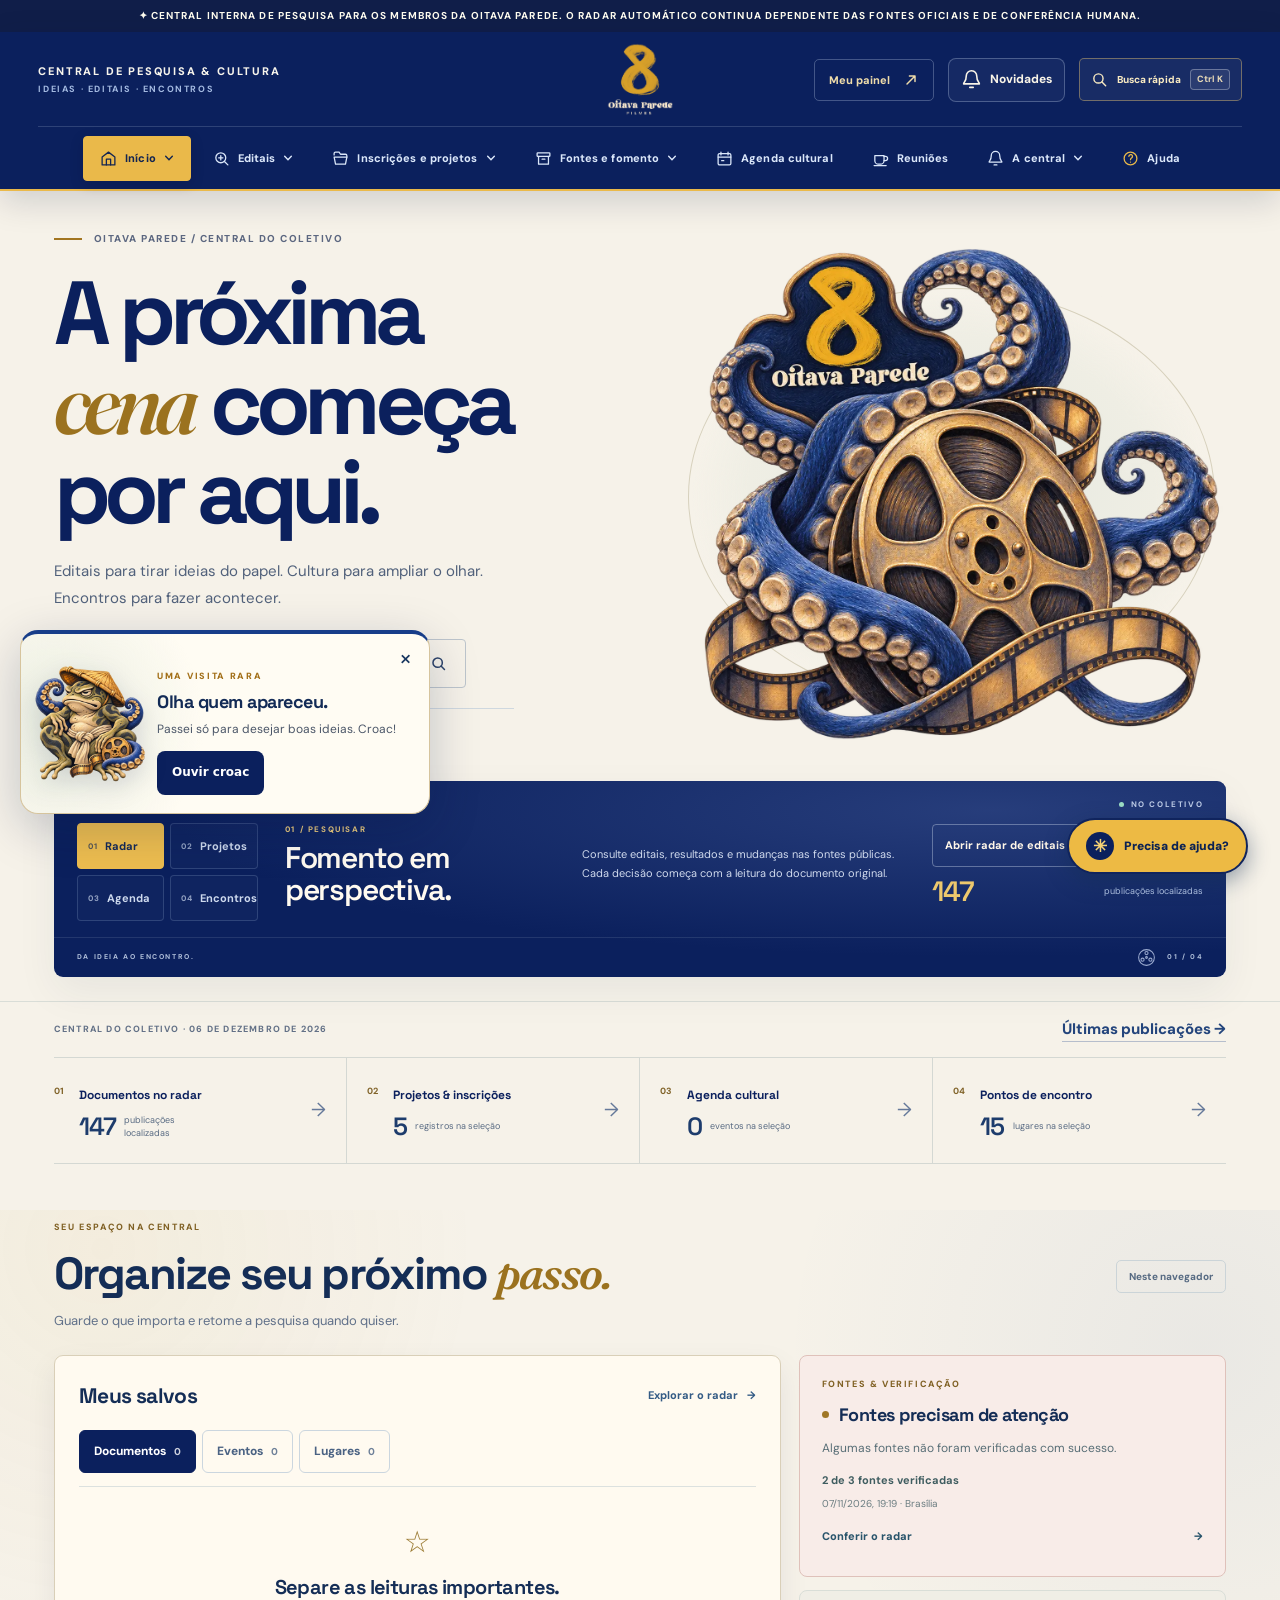
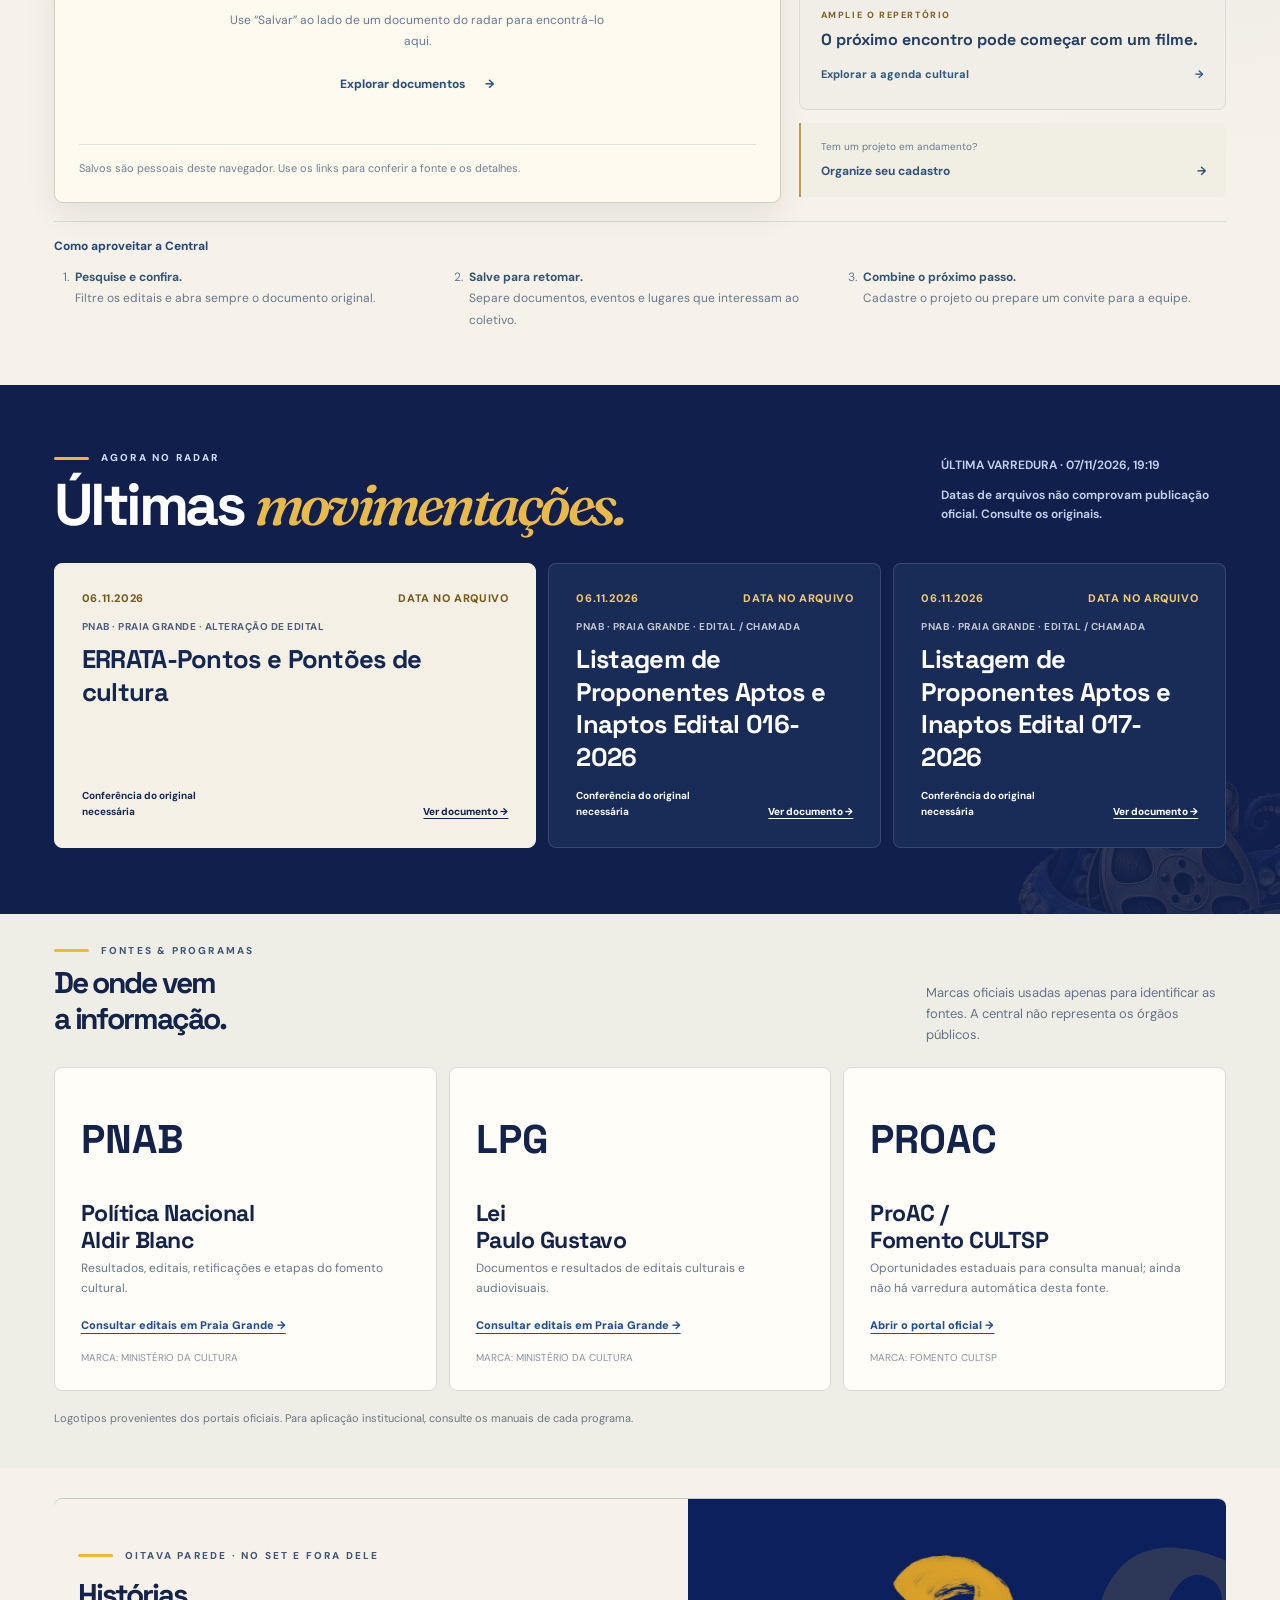
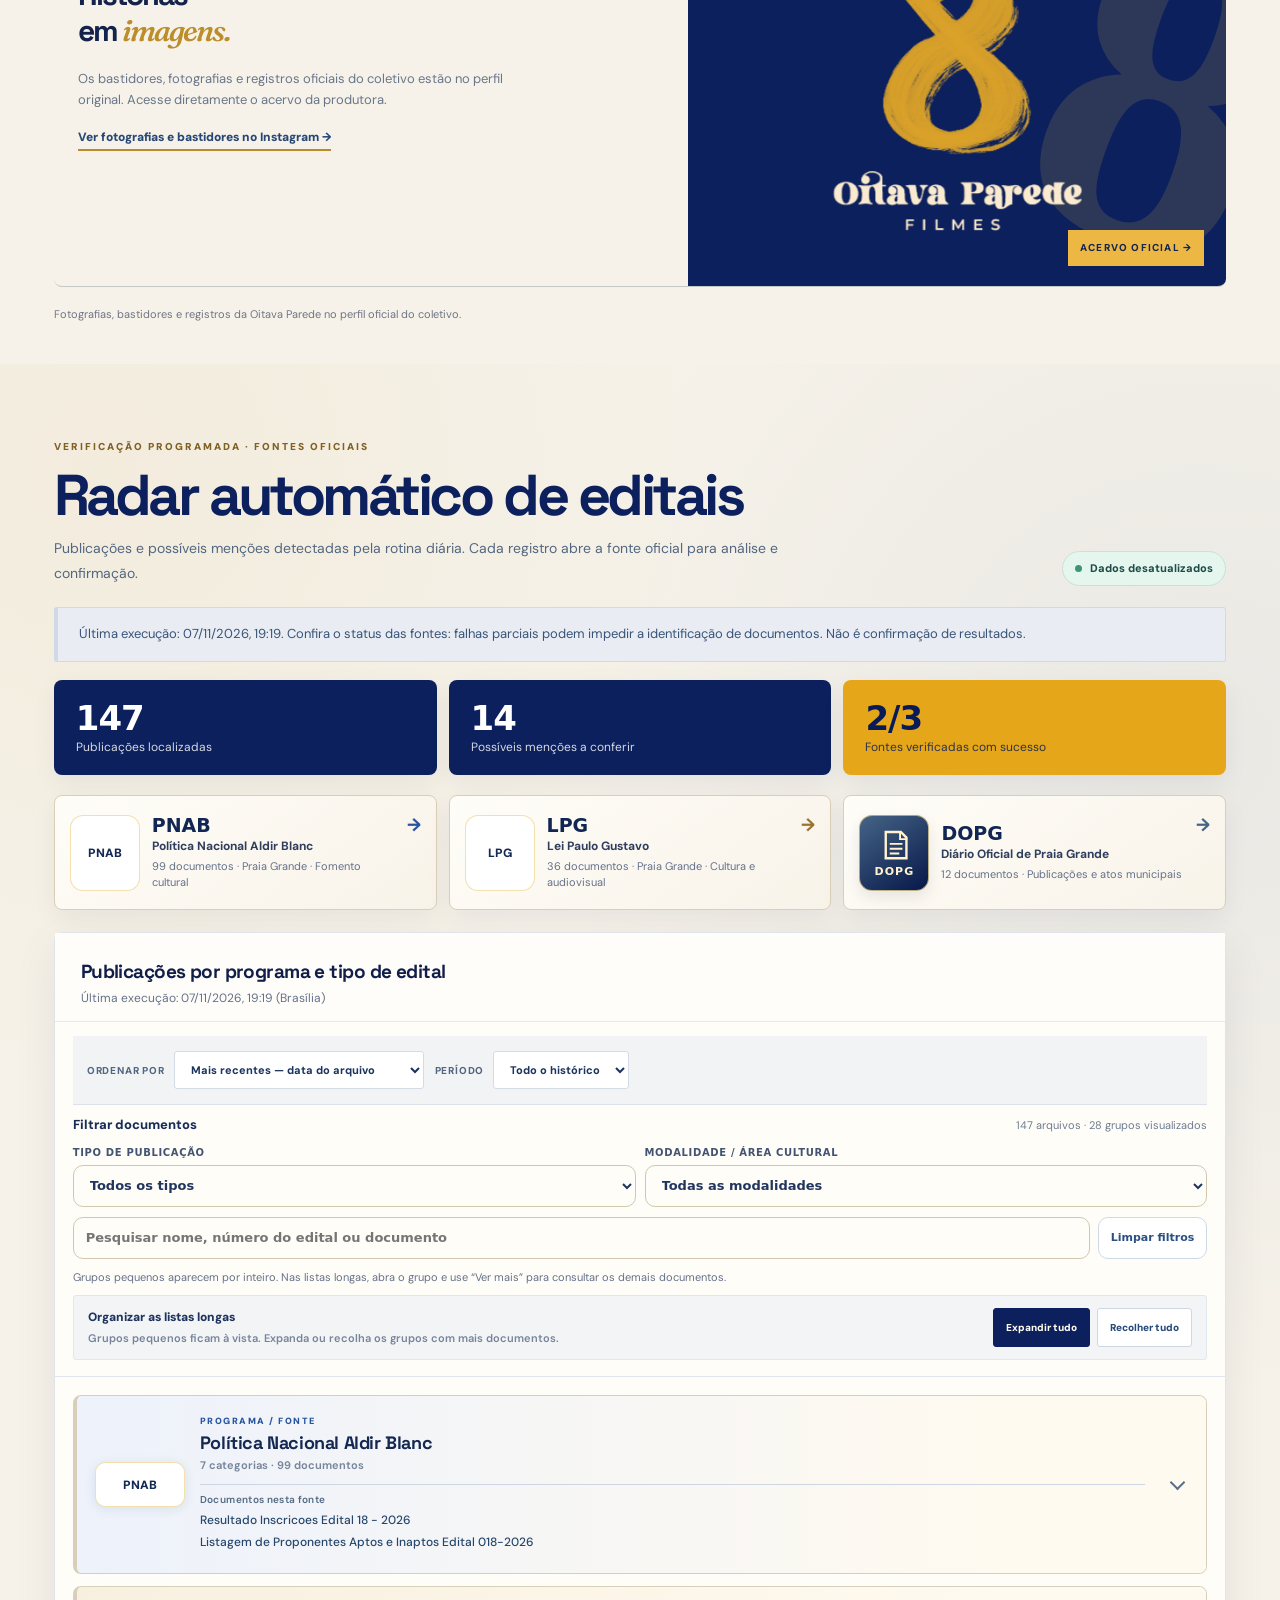
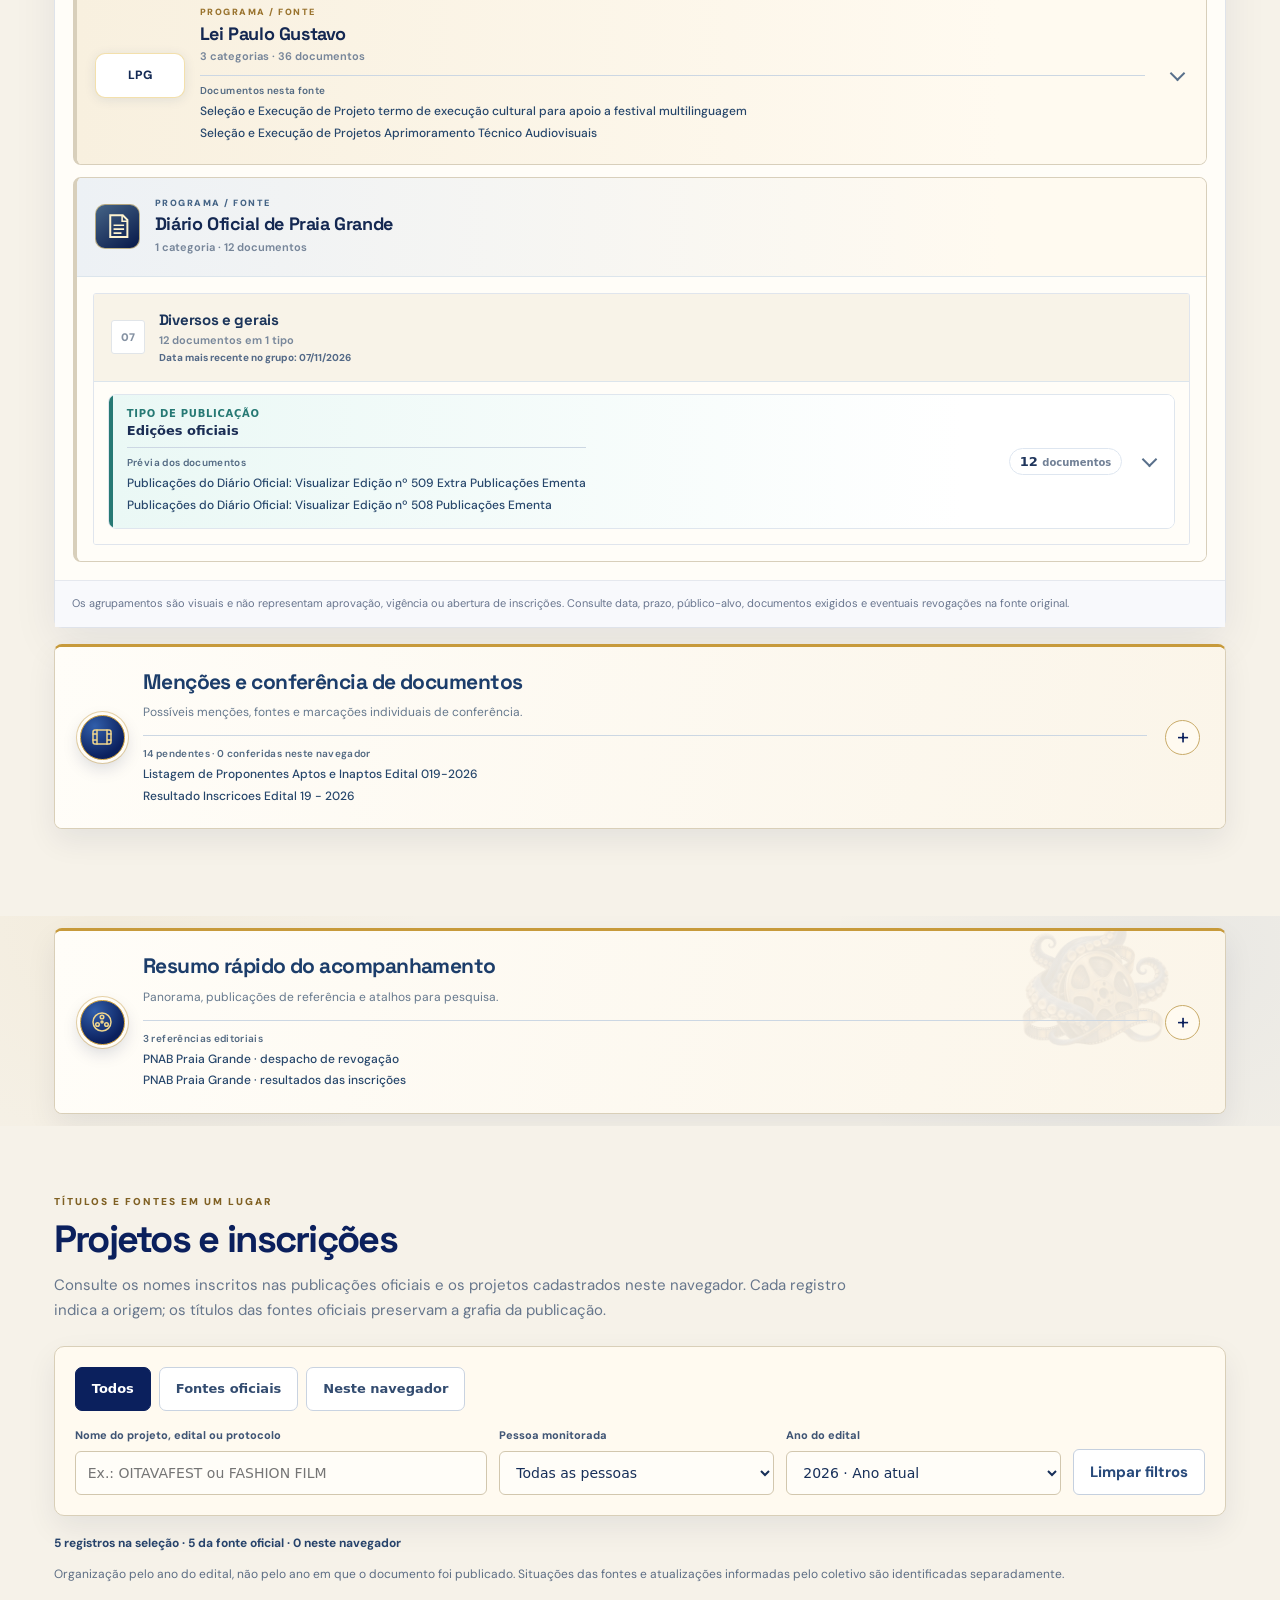
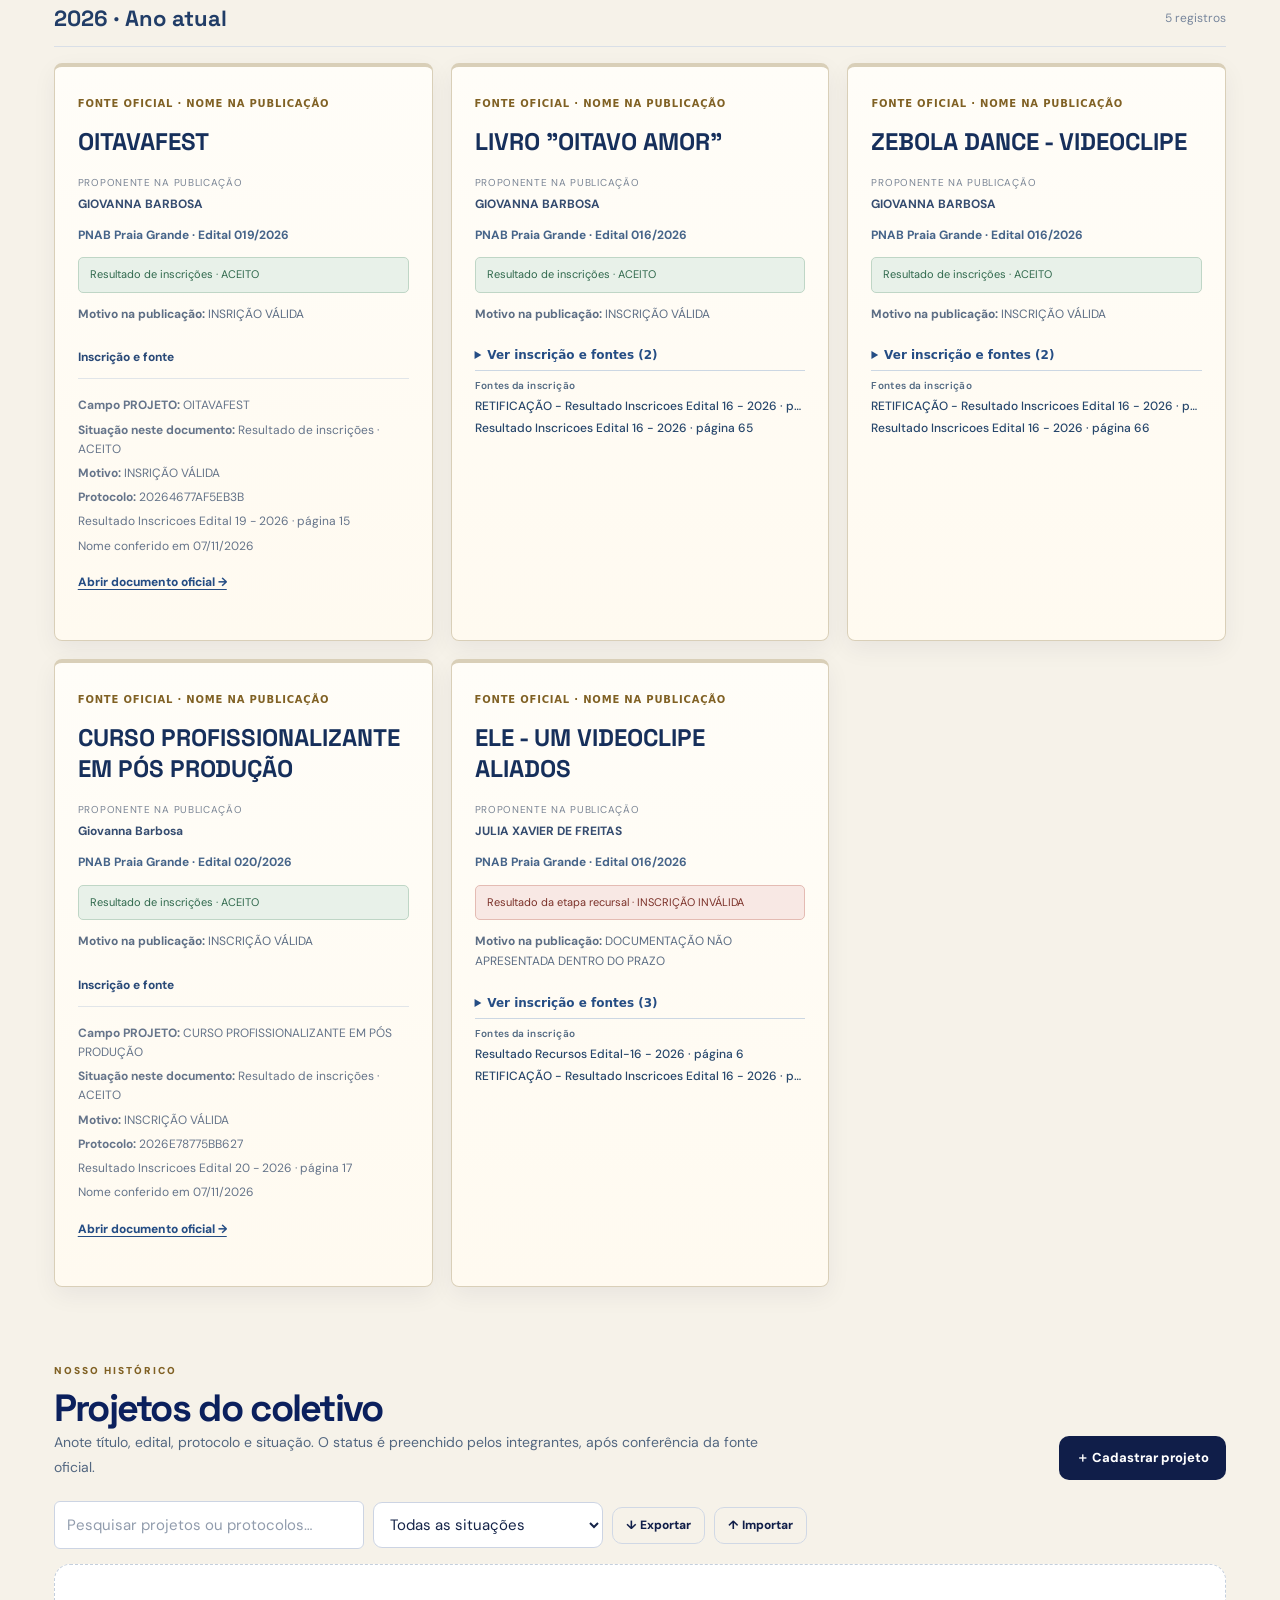
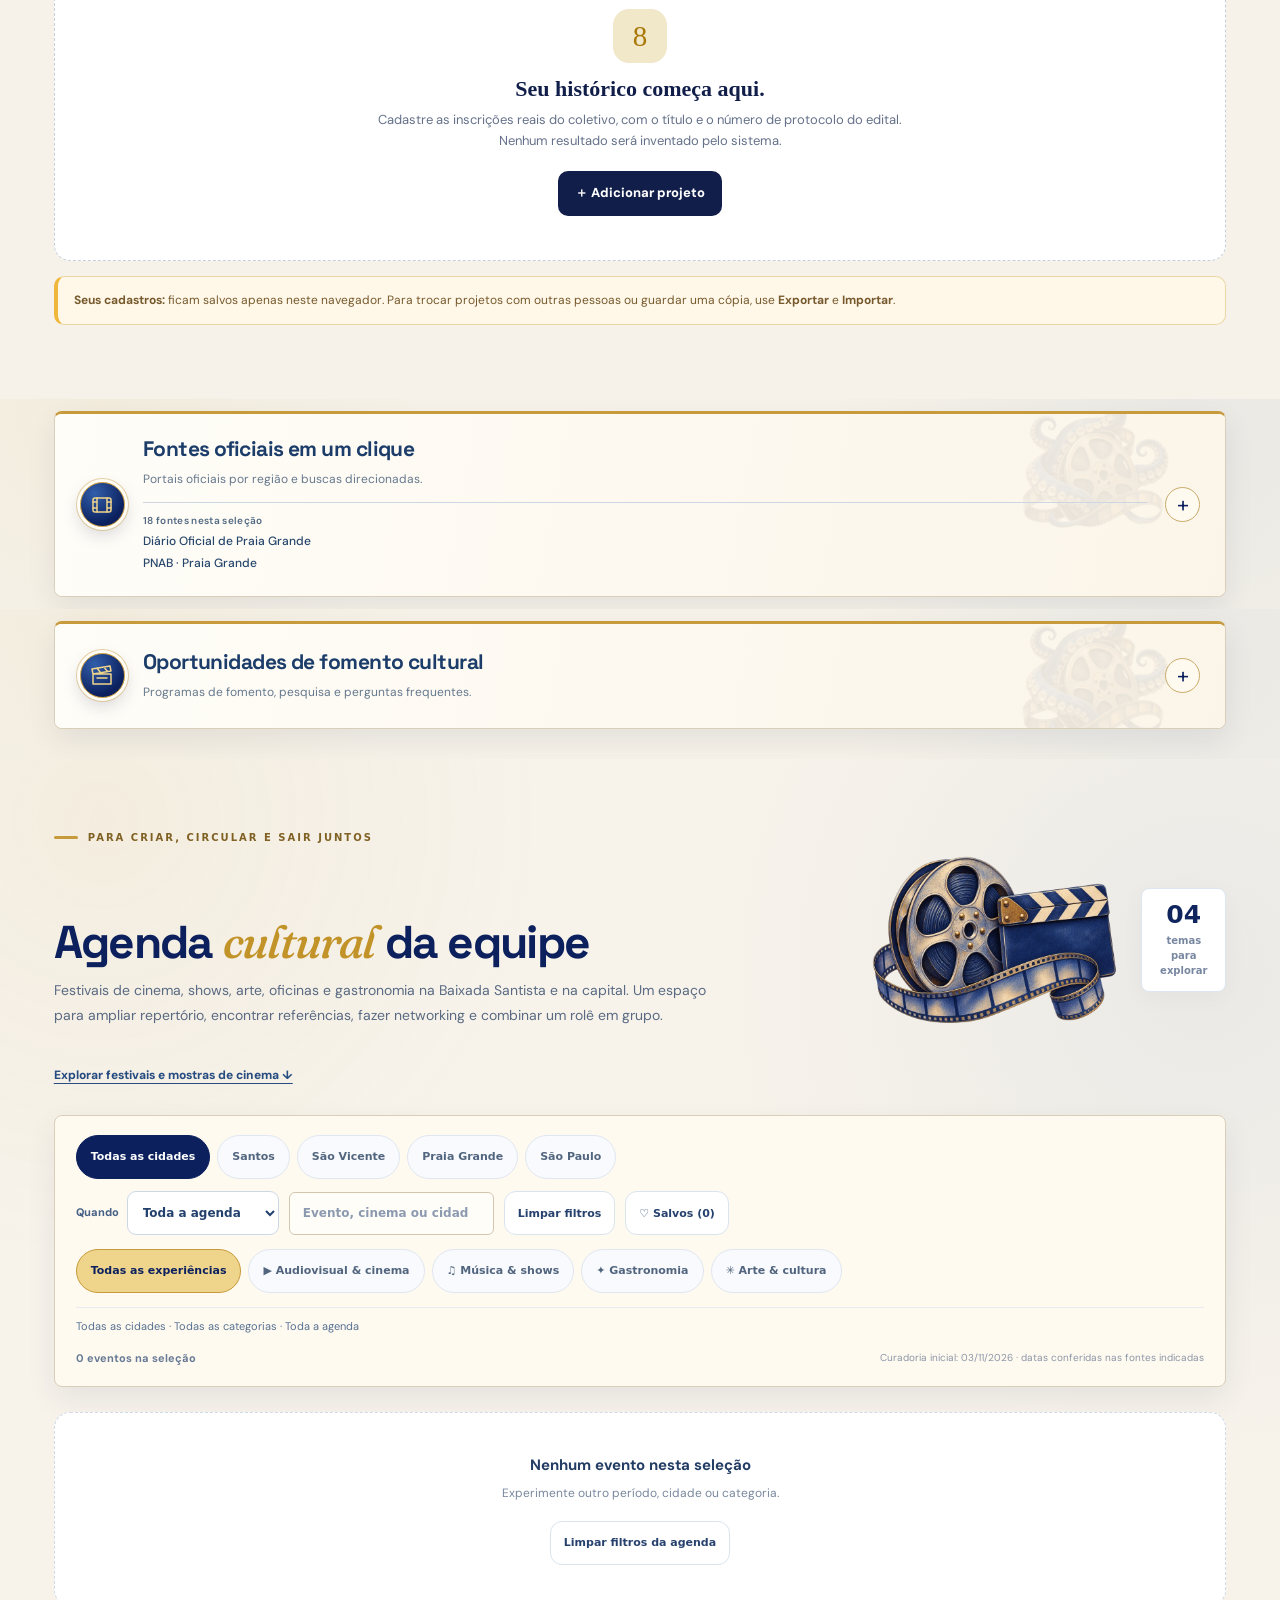
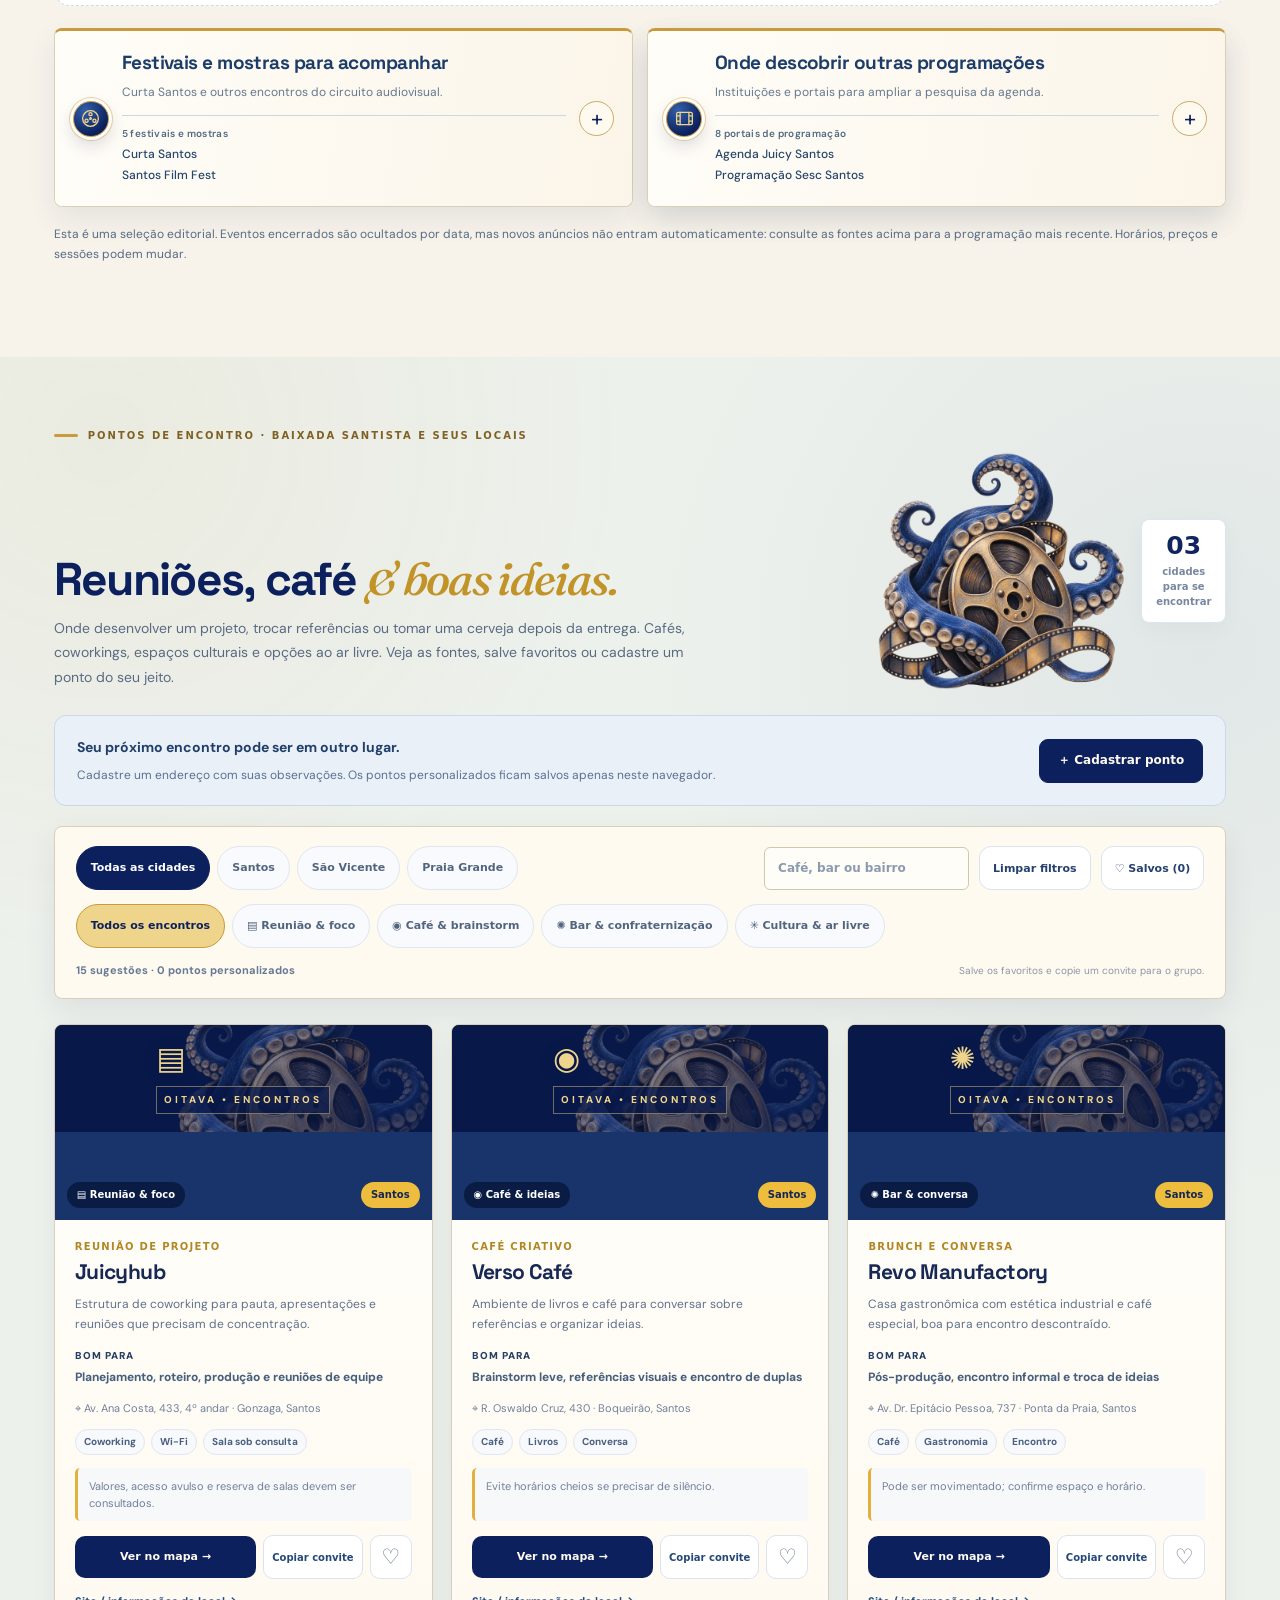
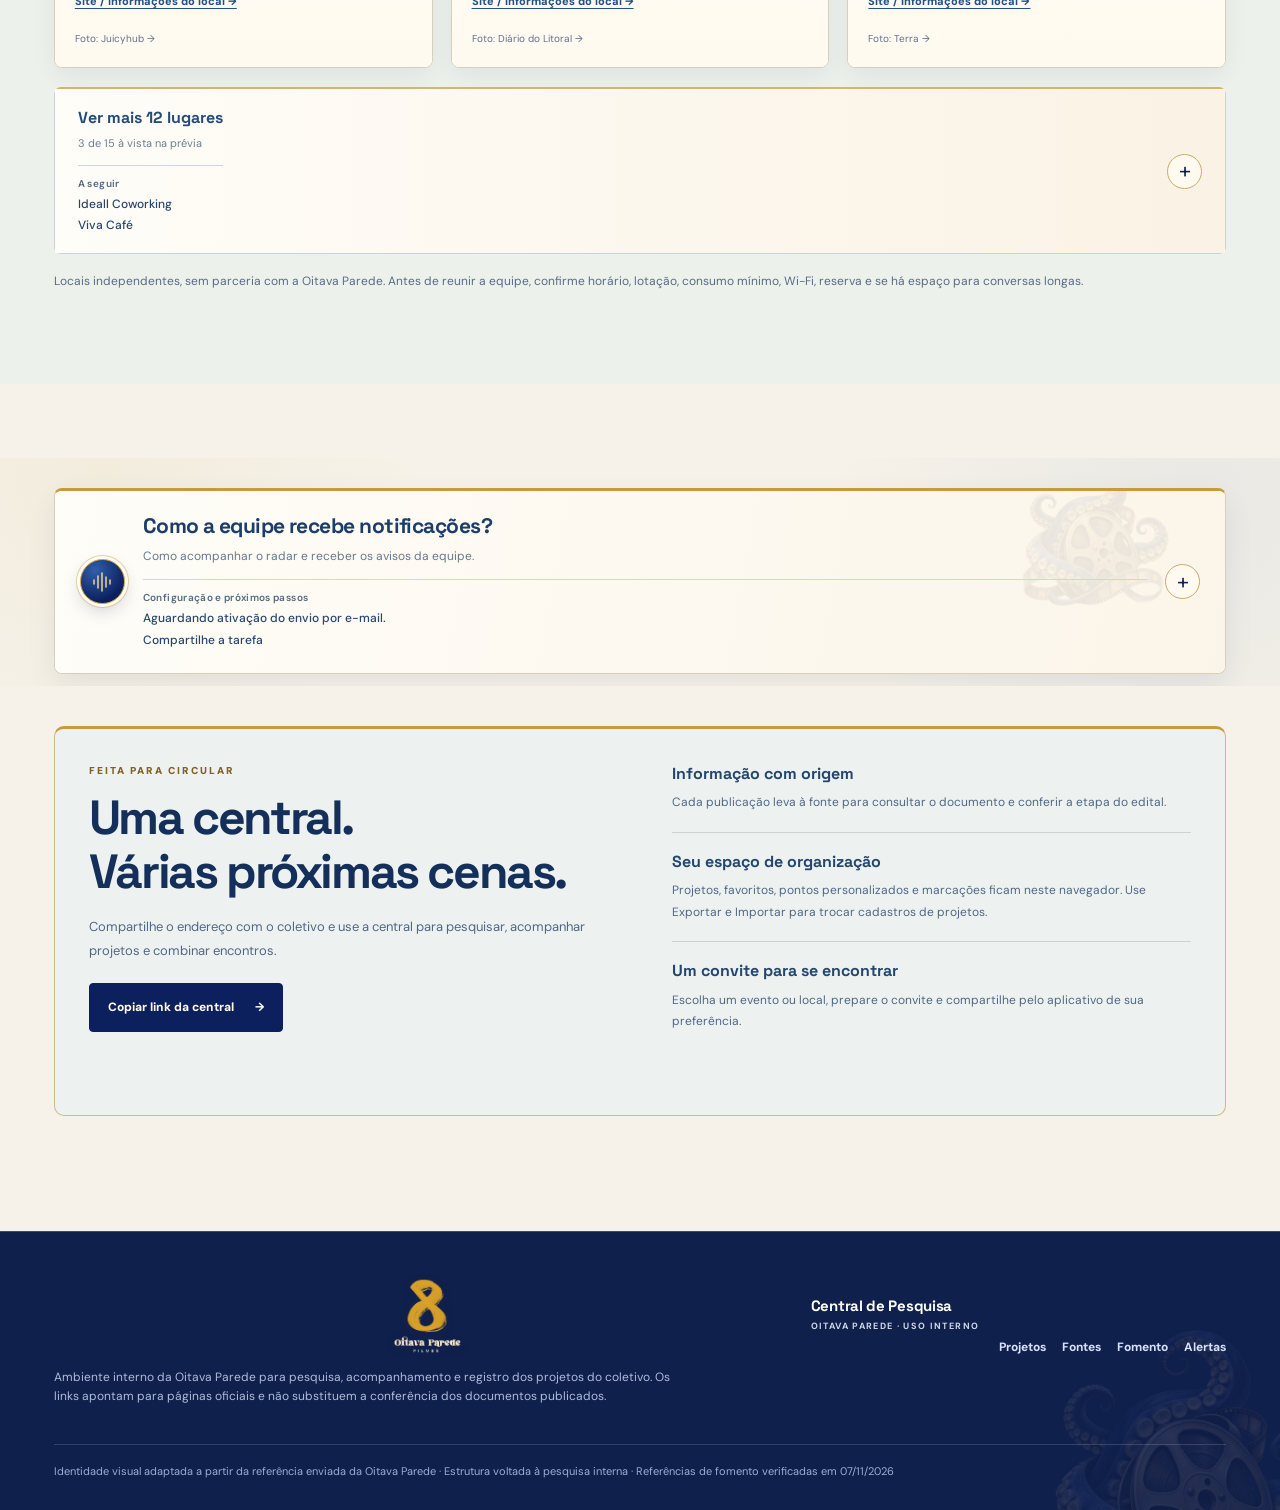
==== commit f4ae3656: "Ampliar checagem de fomento cultural" ====
--- a/index.html
+++ b/index.html
@@ -132,6 +132,7 @@
 <link rel="stylesheet" href="./assets/radar-novos.css?v=20261104-novos"/>
 <link rel="stylesheet" href="./assets/volume-conteudo.css?v=20261104-volume"/>
 <link rel="stylesheet" href="./assets/novidades.css?v=20261104-sino"/>
+<link rel="stylesheet" href="./assets/fomento.css?v=20261107-ampliado"/>
 <link rel="stylesheet" href="./assets/coerencia-visual.css?v=20261106-unificado"/>
 </head>
 <body>
@@ -202,7 +203,7 @@
 <div class="radar-organized-list" id="monitorPublications"><p class="monitor-empty">O radar apresentará documentos após a primeira coleta.</p></div><p class="feed-note">Os agrupamentos são visuais e não representam aprovação, vigência ou abertura de inscrições. Consulte data, prazo, público-alvo, documentos exigidos e eventuais revogações na fonte original.</p></div><div class="panel"><div class="panel-head"><h3>Menções e conferência de documentos</h3><p>Marque com ✓ após consultar o original. O check é individual e pode ser desfeito.</p></div><ul class="monitor-status-list" id="monitorSourceStatuses"><li><span>Verificações ainda não registradas.</span></li></ul><div class="monitor-list" id="monitorMentions" style="padding-top:0"></div><p class="feed-note">Uma correspondência por nome não prova aprovação ou reprovação. Arquivos escaneados ou formatos não suportados podem passar sem detecção.</p></div></div>
 </section>
 <section class="wrap" id="visao"><div class="heading-bar"><div><div class="section-eyebrow">Visão interna</div><h2 class="section-title">Resumo rápido do acompanhamento</h2><p class="section-desc">Fontes verificadas, organização das inscrições e leitura objetiva das publicações para o uso interno dos membros.</p></div><div class="title-side">Ponto de partida: 02 de novembro de 2026<br/>Atualizações ao vivo devem ser conferidas nos órgãos oficiais.</div></div>
-<div class="metrics"><div class="metric"><div class="number" id="projectCount">0</div><strong>Projetos cadastrados</strong><small>Salvos apenas neste navegador</small></div><div class="metric"><div class="number" id="sourceCount">12</div><strong>Portais e referências</strong><small>Links oficiais para consultas</small></div><div class="metric"><div class="number">08h30</div><strong>Radar diário no ChatGPT</strong><small>Automação já agendada nesta conversa</small></div></div>
+<div class="metrics"><div class="metric"><div class="number" id="projectCount">0</div><strong>Projetos cadastrados</strong><small>Salvos apenas neste navegador</small></div><div class="metric"><div class="number" id="sourceCount">18</div><strong>Portais e referências</strong><small>Links oficiais para consultas</small></div><div class="metric"><div class="number">2×</div><strong>Checagem diária no ChatGPT</strong><small>De manhã e à noite, no horário de Brasília</small></div></div>
 <div class="content-grid"><div class="panel"><div class="panel-head"><div class="section-eyebrow">Publicações relevantes</div><h3>O que vale conferir agora</h3><p>Registros oficiais consultados em 02/11/2026. Esta seleção é editorial e histórica; o radar automático atualizado está na seção acima.</p></div><div class="panel-inner">
 <div class="activity"><div class="date-tag">29 OUT 2026</div><div><h4>PNAB Praia Grande · despacho de revogação</h4><p>Há despacho publicado no portal municipal. É necessário ler o documento para identificar exatamente quais editais e etapas foram atingidos.</p><a class="inline-link" href="https://www2.praiagrande.sp.gov.br/secretarias/cultura-turismo/lei-aldir-blanc" target="_blank" rel="noopener noreferrer">Conferir documento original →</a></div></div>
 <div class="activity"><div class="date-tag blue">23 OUT 2026</div><div><h4>PNAB Praia Grande · resultados das inscrições</h4><p>A Prefeitura publicou os resultados da etapa de inscrição dos editais 16 a 22/2026. “Inscrição aceita” não significa “projeto contemplado”.</p><a class="inline-link" href="https://www2.praiagrande.sp.gov.br/secretarias/cultura-turismo/lei-aldir-blanc" target="_blank" rel="noopener noreferrer">Ver resultados oficiais →</a></div></div>
@@ -223,10 +224,12 @@
 <section class="wrap section" id="projetos"><div class="section-headline"><div><div class="section-eyebrow">Nosso histórico</div><h2 class="section-title">Projetos do coletivo</h2><p class="section-desc">Anote título, edital, protocolo e situação. O status é preenchido pelos integrantes, após conferência da fonte oficial.</p></div><button class="button blue" id="addProject">＋ Cadastrar projeto</button></div>
 <div class="tool-row" style="margin-bottom:15px"><input id="projectSearch" class="input search-input" type="search" placeholder="Pesquisar projetos ou protocolos…" aria-label="Pesquisar projetos"/><select id="projectFilter" class="select" style="max-width:230px" aria-label="Filtrar situação"><option value="">Todas as situações</option><option value="aguardando">Aguardando resultado</option><option value="inscrito">Inscrito</option><option value="habilitado">Habilitado</option><option value="classificado">Classificado</option><option value="contemplado">Contemplado</option><option value="nao-contemplado">Não contemplado</option><option value="indeferido">Indeferido</option><option value="recurso">Em recurso</option><option value="revogado">Afetado por revogação</option></select><button class="button outline small" id="exportButton" title="Salva uma cópia dos projetos em JSON">↓ Exportar</button><button class="button outline small" id="importButton" title="Recupera projetos de arquivo JSON">↑ Importar</button><input id="importFile" type="file" accept=".json,application/json" hidden/></div>
 <div class="project-list" id="projectList"></div><div class="info-strip"><strong>Seus cadastros:</strong> ficam salvos apenas neste navegador. Para trocar projetos com outras pessoas ou guardar uma cópia, use <strong>Exportar</strong> e <strong>Importar</strong>.</div></section>
-<section class="section lightband" id="fontes"><div class="wrap"><div class="section-headline"><div><div class="section-eyebrow">Links originais</div><h2 class="section-title">Fontes oficiais em um clique</h2><p class="section-desc">Acesse os portais ou abra uma busca direcionada. Buscas podem não indexar PDFs recentes; confira sempre a própria publicação.</p></div><select id="sourceFilter" class="select" style="max-width:225px" aria-label="Filtrar fontes por local"><option value="">Todas as regiões</option><option value="Praia Grande">Praia Grande</option><option value="Baixada Santista">Baixada Santista</option><option value="Estado de São Paulo">Estado de São Paulo</option><option value="Brasil">Brasil</option></select></div><div class="sources-grid" id="sourcesGrid"></div></div></section>
+<section class="section lightband" id="fontes"><div class="wrap"><div class="section-headline"><div><div class="section-eyebrow">Links originais</div><h2 class="section-title">Fontes oficiais em um clique</h2><p class="section-desc">Acesse os portais ou abra uma busca direcionada. Buscas podem não indexar PDFs recentes; confira sempre a própria publicação.</p></div><select id="sourceFilter" class="select" style="max-width:225px" aria-label="Filtrar fontes por local"><option value="">Todas as regiões</option><option value="Praia Grande">Praia Grande</option><option value="Baixada Santista">Baixada Santista</option><option value="São Paulo (capital)">São Paulo (capital)</option><option value="Estado de São Paulo">Estado de São Paulo</option><option value="Brasil">Brasil</option></select></div><div class="sources-grid" id="sourcesGrid"></div></div></section>
 <section class="wrap section" id="oportunidades"><div><div class="section-eyebrow">Novos caminhos para o audiovisual</div><h2 class="section-title">Oportunidades de fomento cultural</h2><p class="section-desc">Oitava Fest, curtas, mostras, formação, circulação e ações do coletivo podem ser avaliados conforme o objeto, a documentação e os requisitos de cada chamada.</p></div>
-<div class="benefits" style="margin-top:22px"><div class="benefit"><div class="mark">01</div><h3>PNAB e editais municipais</h3><p>Priorizar Praia Grande e demais cidades da região quando o edital admitir a participação da proponente ou do coletivo. Acompanhar homologações, recursos e prazos.</p></div><div class="benefit"><div class="mark">02</div><h3>ProAC / Fomento CultSP</h3><p>Buscar linhas para festivais, mostras e produção cultural. Editais anteriores servem como referência, mas a inscrição só é possível com chamada vigente.</p></div><div class="benefit"><div class="mark">03</div><h3>Lei Rouanet</h3><p>Preparar projetos culturais elegíveis e possíveis patrocinadores via SALIC. Aprovação para captação não equivale a dinheiro recebido nem garante patrocinador.</p></div></div>
-<div class="searchbox"><div class="full"><div class="section-eyebrow">Pesquisa assistida</div><h3 style="font:700 23px Georgia,serif;color:var(--navy);margin:4px 0 8px">Procure novidades com um termo específico</h3><p style="font-size:12px;color:var(--muted);margin:0">Esta consulta abre uma pesquisa na web em uma nova aba; não realiza leitura automática nem certifica resultados.</p></div><label><span class="field-label">O que procurar?</span><input class="input" id="queryText" list="monitoredNames" value="Oitava Parede" maxlength="120" placeholder="Ex.: Giovanna Barbosa Arantes"/><datalist id="monitoredNames"><option value="Julia Xavier de Freitas"></option><option value="Enzo Santana Borges"></option><option value="Giovanna Barbosa Arantes"></option><option value="Oscar Stefanno Fornari"></option><option value="Matheus de Castro Santos Soares"></option><option value="Daniel Fernandes Melquiades dos Santos"></option><option value="Oitava Parede"></option><option value="OitavaFest"></option></datalist></label><label><span class="field-label">Onde procurar?</span><select class="select" id="queryScope"><option value="all">Órgãos culturais e diários oficiais</option><option value="pg">Praia Grande</option><option value="baixada">Baixada Santista</option><option value="sp">Estado de São Paulo</option><option value="rouanet">Lei Rouanet / Ministério da Cultura</option></select></label><div class="search-result full"><code id="queryPreview">Busque uma menção em fontes oficiais…</code><button class="button blue small" id="runSearch">Pesquisar agora →</button></div></div>
+<div class="funding-intro"><div><div class="section-eyebrow">Lista ampliada de checagem</div><h3>Do território local ao fomento federal</h3><p>A tarefa recorrente confere estes programas <strong>duas vezes ao dia</strong>. A abrangência e a elegibilidade aparecem antes do link para evitar que uma chamada municipal seja confundida com uma oportunidade estadual.</p></div><div class="funding-count"><b>8</b><span>programas monitorados</span></div></div>
+<div class="funding-grid" id="fundingChecklist" aria-label="Programas culturais incluídos na checagem"><p class="monitor-empty">Carregando lista de fomento…</p></div>
+<p class="funding-disclaimer"><strong>Leitura correta:</strong> “monitorado” não significa “inscrições abertas” nem “elegível para o coletivo”. O PROMAC é municipal da capital; para cobertura de todo o Estado de São Paulo, consulte ProAC Editais, ProAC ICMS, PNAB estadual e o Diário Oficial do Estado. Situações de prazo são calculadas pelas datas oficiais conhecidas e cada edital deve ser reaberto antes de qualquer inscrição.</p>
+<div class="searchbox"><div class="full"><div class="section-eyebrow">Pesquisa assistida</div><h3 style="font:700 23px Georgia,serif;color:var(--navy);margin:4px 0 8px">Procure novidades com um termo específico</h3><p style="font-size:12px;color:var(--muted);margin:0">Esta consulta abre uma pesquisa na web em uma nova aba; não realiza leitura automática nem certifica resultados.</p></div><label><span class="field-label">O que procurar?</span><input class="input" id="queryText" list="monitoredNames" value="Oitava Parede" maxlength="120" placeholder="Ex.: Giovanna Barbosa Arantes"/><datalist id="monitoredNames"><option value="Julia Xavier de Freitas"></option><option value="Enzo Santana Borges"></option><option value="Giovanna Barbosa Arantes"></option><option value="Oscar Stefanno Fornari"></option><option value="Matheus de Castro Santos Soares"></option><option value="Daniel Fernandes Melquiades dos Santos"></option><option value="Oitava Parede"></option><option value="OitavaFest"></option></datalist></label><label><span class="field-label">Onde procurar?</span><select class="select" id="queryScope"><option value="all">Órgãos culturais e diários oficiais</option><option value="pg">Praia Grande</option><option value="baixada">Baixada Santista</option><option value="capital">São Paulo (capital): PROMAC e SPCine</option><option value="sp">Estado de São Paulo</option><option value="fsa">Audiovisual federal / FSA</option><option value="rouanet">Lei Rouanet / Ministério da Cultura</option></select></label><div class="search-result full"><code id="queryPreview">Busque uma menção em fontes oficiais…</code><button class="button blue small" id="runSearch">Pesquisar agora →</button></div></div>
 <div class="faq"><details open><summary>Como identificar uma aprovação de verdade?</summary><p>Acompanhe a sequência de inscrição, habilitação, classificação/seleção, resultado final, homologação e formalização. Cada programa tem regras específicas; consulte o edital. “Habilitado” não garante recebimento de recursos.</p></details><details><summary>Lei Rouanet é verba liberada automaticamente?</summary><p>Não. A autorização para captar por incentivo fiscal envolve a busca de incentivadores, regras de execução e prestações de contas. Confira as normas atuais e a elegibilidade do projeto no SALIC.</p></details></div>
 </section>
 <section class="section lightband" id="notificacoes"><div class="wrap"><div class="section-eyebrow">Sem WhatsApp, com avisos individuais</div><h2 class="section-title">Como a equipe recebe notificações?</h2><p class="section-desc">O radar diário já foi criado no ChatGPT desta conversa. Outros integrantes podem usar o compartilhamento de tarefa para criar cópias e ativar os próprios avisos.</p><div class="how-grid"><div class="step-card"><div class="step-num">01</div><h3>Compartilhe a tarefa</h3><p>No ChatGPT: abra <strong>Agendadas</strong>, localize “Radar de editais Oitava Parede” e escolha <strong>⋯ → Compartilhar → Copiar link</strong>.</p></div><div class="step-card"><div class="step-num">02</div><h3>Os membros criam uma cópia</h3><p>Envie o link aos integrantes. Cada um entra na própria conta ChatGPT e cria uma tarefa independente, se o recurso estiver disponível no plano/conta.</p></div><div class="step-card"><div class="step-num">03</div><h3>Ative push ou e-mail</h3><p>Cada pessoa seleciona <strong>Configurações → Notificações</strong> no ChatGPT. A tarefa só envia alertas conforme o que conseguir verificar nas fontes.</p></div></div><div class="email-alert-panel" aria-label="Alertas por email do radar">
@@ -236,7 +239,7 @@
 </div><div class="callout"><div><h3>O painel e o radar têm funções diferentes.</h3><p><strong>Este site</strong> reúne um feed automático de fontes oficiais e projetos cadastrados localmente. <strong>A tarefa do ChatGPT</strong> faz a verificação recorrente na conta de quem a ativou. Os alertas do ChatGPT não são sincronizados com o site.</p></div><a class="button gold" href="https://help.openai.com/pt-br/articles/10291617-scheduled-tasks-in-chatgpt" target="_blank" rel="noopener noreferrer">Como compartilhar a tarefa →</a></div></div></section>
 <section class="wrap section alternate" id="publicacao" aria-label="Sobre a central e compartilhamento"><div class="op-share-central"><div><div class="section-eyebrow">Feita para circular</div><h2>Uma central.<br/>Várias próximas cenas.</h2><p>Compartilhe o endereço com o coletivo e use a central para pesquisar, acompanhar projetos e combinar encontros.</p><button id="opCopyCentral" class="op-main-cta" type="button">Copiar link da central <span aria-hidden="true">→</span></button><p id="opCentralShareStatus" class="op-share-feedback" role="status" aria-live="polite"></p></div><div class="op-share-points"><article><strong>Informação com origem</strong><p>Cada publicação leva à fonte para consultar o documento e conferir a etapa do edital.</p></article><article><strong>Seu espaço de organização</strong><p>Projetos, favoritos, pontos personalizados e marcações ficam neste navegador. Use Exportar e Importar para trocar cadastros de projetos.</p></article><article><strong>Um convite para se encontrar</strong><p>Escolha um evento ou local, prepare o convite e compartilhe pelo aplicativo de sua preferência.</p></article></div></div></section>
 </main>
-<footer class="site-footer"><div class="wrap"><div class="footer-grid"><div><div class="brand"><img class="brand-logo" src="./assets/oitava-logo-original.png" alt="Logo oficial Oitava Parede Filmes"/><span class="brand-copy"><span class="brand-name">Central de Pesquisa</span><span class="brand-sub">Oitava Parede · uso interno</span></span></div><p>Ambiente interno da Oitava Parede para pesquisa, acompanhamento e registro dos projetos do coletivo. Os links apontam para páginas oficiais e não substituem a conferência dos documentos publicados.</p></div><div class="footer-links"><a href="#projetos">Projetos</a><a href="#fontes">Fontes</a><a href="#oportunidades">Fomento</a><a href="#notificacoes">Alertas</a></div></div><div class="legal">Identidade visual adaptada a partir da referência enviada da Oitava Parede · Estrutura voltada à pesquisa interna · Referências verificadas em 02/11/2026</div></div></footer>
+<footer class="site-footer"><div class="wrap"><div class="footer-grid"><div><div class="brand"><img class="brand-logo" src="./assets/oitava-logo-original.png" alt="Logo oficial Oitava Parede Filmes"/><span class="brand-copy"><span class="brand-name">Central de Pesquisa</span><span class="brand-sub">Oitava Parede · uso interno</span></span></div><p>Ambiente interno da Oitava Parede para pesquisa, acompanhamento e registro dos projetos do coletivo. Os links apontam para páginas oficiais e não substituem a conferência dos documentos publicados.</p></div><div class="footer-links"><a href="#projetos">Projetos</a><a href="#fontes">Fontes</a><a href="#oportunidades">Fomento</a><a href="#notificacoes">Alertas</a></div></div><div class="legal">Identidade visual adaptada a partir da referência enviada da Oitava Parede · Estrutura voltada à pesquisa interna · Referências de fomento verificadas em 07/11/2026</div></div></footer>
 <div class="modal-back" id="projectModal" role="presentation"><div class="modal" role="dialog" aria-modal="true" aria-labelledby="modalTitle"><div class="modal-header"><h3 id="modalTitle">Cadastrar projeto</h3><button class="modal-close" id="closeModal" type="button" aria-label="Fechar formulário">×</button></div><form id="projectForm"><input type="hidden" id="projectId"/><div class="form-grid"><label class="full">Título oficial do projeto *<input class="input" id="pTitle" maxlength="180" required placeholder="Título exatamente como inscrito no edital"/></label><label>Responsável / proponente<input class="input" id="pProponent" maxlength="150" placeholder="Nome completo ou coletivo"/></label><label>Programa / edital<input class="input" id="pProgram" maxlength="130" placeholder="Ex.: PNAB PG · Edital 18/2026"/></label><label>Ano do edital<input class="input" id="pYear" type="number" min="1900" max="2100" step="1" inputmode="numeric" placeholder="Ex.: 2026"/></label><label>Número de protocolo<input class="input" id="pProtocol" maxlength="90" placeholder="Se houver"/></label><label>Situação registrada por vocês<select id="pStatus" class="select"><option value="aguardando">Aguardando resultado</option><option value="inscrito">Inscrito</option><option value="habilitado">Habilitado</option><option value="classificado">Classificado</option><option value="contemplado">Contemplado</option><option value="nao-contemplado">Não contemplado</option><option value="indeferido">Indeferido</option><option value="recurso">Em recurso</option><option value="revogado">Afetado por revogação</option></select></label><label class="full">Link da publicação oficial (opcional)<input class="input" id="pUrl" type="url" placeholder="https://…"/></label><label class="full">Observações<textarea class="textarea" id="pNotes" rows="3" maxlength="1500" placeholder="Ex.: consultar resultado final, apresentar recurso até a data publicada…"></textarea></label></div><div class="modal-actions"><button type="button" class="button outline" id="cancelModal">Cancelar</button><button type="submit" class="button blue">Salvar projeto</button></div></form></div></div>
 <div class="toast" id="toast" role="status" aria-live="polite" role="status" aria-live="polite"></div>
 <script src="./assets/radar-organizado.js?v=20261106-vistos"></script>
@@ -257,6 +260,12 @@
 {id:'fomento',region:'Estado de São Paulo',category:'ProAC',title:'Fomento CultSP · SP',desc:'Programas estaduais de incentivo, chamadas e orientações para inscrições.',url:'https://www.fomento.sp.gov.br/',domain:'www.fomento.sp.gov.br'},
 {id:'proac',region:'Estado de São Paulo',category:'ProAC',title:'ProAC · Mostras e festivais',desc:'Página do edital nº 08/2026. Use como referência; consulte status e prazos atuais.',url:'https://www.cultura.sp.gov.br/sec_cultura/Arquivo_de_Editais/Editais_Fomento_Cultsp/Fomento_CultSP_2026/economia_criativa_fomento_a_mostras_festivais_e_eventos_2026',domain:'www.cultura.sp.gov.br'},
 {id:'doesp',region:'Estado de São Paulo',category:'Diário Oficial',title:'Diário Oficial · Estado de SP',desc:'Publicações de editais, resultados e atos administrativos estaduais.',url:'https://www.doe.sp.gov.br/',domain:'www.doe.sp.gov.br'},
+{id:'promac',region:'São Paulo (capital)',category:'Incentivo fiscal',title:'PROMAC · Município de São Paulo',desc:'Programa municipal para projetos culturais; não possui abrangência estadual.',url:'https://portadeentrada.prefeitura.sp.gov.br/promac/',domain:'portadeentrada.prefeitura.sp.gov.br'},
+{id:'proacicms',region:'Estado de São Paulo',category:'ProAC ICMS',title:'ProAC ICMS',desc:'Incentivo fiscal estadual, projetos aprovados, captação e orientações oficiais.',url:'https://www.cultura.sp.gov.br/sec_cultura/Fomento/FAQ_Transpar%C3%AAncia_ProAC_ICMS',domain:'www.cultura.sp.gov.br'},
+{id:'pnabsp',region:'Estado de São Paulo',category:'PNAB',title:'PNAB · Estado de São Paulo',desc:'Editais, ciclos, resultados e orientações da gestão estadual da PNAB.',url:'https://www.cultura.sp.gov.br/sec_cultura/Fomento/Programa_PNAB',domain:'www.cultura.sp.gov.br'},
+{id:'spcine',region:'São Paulo (capital)',category:'Audiovisual',title:'SPCine · Editais FSA',desc:'Chamadas de produção, finalização e distribuição para o audiovisual paulistano.',url:'https://spcine.com.br/editais-fsa/',domain:'spcine.com.br'},
+{id:'facult',region:'Baixada Santista',category:'Fomento municipal',title:'FACULT · Santos',desc:'Concurso municipal para cinema, videografia e outros projetos culturais em Santos.',url:'https://www.santos.sp.gov.br/?q=node%2F159144',domain:'www.santos.sp.gov.br'},
+{id:'ancine',region:'Brasil',category:'Audiovisual',title:'ANCINE · Chamadas FSA',desc:'Chamadas públicas federais do Fundo Setorial do Audiovisual.',url:'https://www.gov.br/ancine/pt-br/fsa/como-participar/chamadas-publicas-disponiveis-1',domain:'www.gov.br'},
 {id:'minc',region:'Brasil',category:'Lei Rouanet',title:'Lei Rouanet · Ministério da Cultura',desc:'Regras do incentivo fiscal e acesso ao SALIC para propostas.',url:'https://www.gov.br/cultura/pt-br/assuntos/acoes-programas-e-politicas/lei-rouanet-1',domain:'www.gov.br'}
 ];
 const $=id=>document.getElementById(id); const esc=s=>String(s??'').replace(/[&<>"']/g,c=>({'&':'&amp;','<':'&lt;','>':'&gt;','"':'&quot;',"'":'&#39;'}[c]));
@@ -286,7 +295,7 @@
 $('importButton').addEventListener('click',()=>$('importFile').click());$('importFile').addEventListener('change',async e=>{const f=e.target.files?.[0];if(!f)return;if(f.size>2000000)return notify('Arquivo muito grande para importar.');try{const raw=JSON.parse(await f.text());const list=Array.isArray(raw)?raw:raw?.projects;if(!Array.isArray(list)||list.length>1000||!list.every(isProject))throw Error('Formato inválido');if(confirm('Importar '+list.length+' projeto(s)? Projetos com IDs iguais serão substituídos.')){const byId=new Map(projects.map(p=>[p.id,p]));for(const p of list)byId.set(p.id,{id:p.id,title:String(p.title).slice(0,180),proponent:String(p.proponent||'').slice(0,150),program:String(p.program||'').slice(0,130),year:Number.isInteger(Number(p.year))&&Number(p.year)>=1900&&Number(p.year)<=2100?Number(p.year):null,protocol:String(p.protocol||'').slice(0,90),status:statuses[p.status]?p.status:'aguardando',url:/^https?:\/\//i.test(p.url||'')?String(p.url).slice(0,500):'',notes:String(p.notes||'').slice(0,1500),updated:String(p.updated||'')});projects=[...byId.values()].slice(0,1000);save();renderProjects();notify('Projetos importados com sucesso.')}}catch{notify('Falha na importação: selecione um backup JSON válido.')}e.target.value=''});
 function renderSources(){const filter=$('sourceFilter').value,items=sources.filter(s=>!filter||s.region===filter);$('sourceCount').textContent=sources.length;$('sourcesGrid').innerHTML=items.map((s,i)=>'<article class="source-card"><div class="source-top"><span class="pill '+(s.region==='Praia Grande'?'gold':'grey')+'">'+esc(s.region)+'</span><span class="numbering">'+String(i+1).padStart(2,'0')+'</span></div><h3>'+esc(s.title)+'</h3><p>'+esc(s.desc)+'</p><div class="source-actions"><a class="source-link" target="_blank" rel="noopener noreferrer" href="'+esc(s.url)+'">Abrir fonte →</a><a class="search-link" target="_blank" rel="noopener noreferrer" href="'+esc('https://www.google.com/search?q='+encodeURIComponent('site:'+s.domain+' ("Giovanna Barbosa" OR "Oitava Parede" OR "Oitava Fest" OR "Oscar Stefanno Fornari" OR "Matheus de Castro Santos Soares" OR "Daniel Fernandes Melquiades dos Santos" OR "Julia Xavier de Freitas" OR "Enzo Santana Borges" OR "Julia Xavier" OR "Enzo Borges")'))+'">Buscar menções →</a></div></article>').join('')}
 $('sourceFilter').addEventListener('change',renderSources);
-function queryString(){const term=$('queryText').value.trim()||'Oitava Parede';let sites={all:'(site:praiagrande.sp.gov.br OR site:santos.sp.gov.br OR site:cultura.sp.gov.br OR site:doe.sp.gov.br OR site:gov.br)',pg:'(site:praiagrande.sp.gov.br OR site:plenussistemas.dioenet.com.br)',baixada:'(site:santos.sp.gov.br OR site:mongagua.sp.gov.br OR site:itanhaem.sp.gov.br OR site:bertioga.sp.gov.br OR site:peruibe.sp.gov.br)',sp:'(site:cultura.sp.gov.br OR site:doe.sp.gov.br)',rouanet:'site:gov.br/cultura'};return '"'+term.replaceAll('"','')+'" '+sites[$('queryScope').value]}
+function queryString(){const term=$('queryText').value.trim()||'Oitava Parede';let sites={all:'(site:praiagrande.sp.gov.br OR site:santos.sp.gov.br OR site:cultura.sp.gov.br OR site:fomento.sp.gov.br OR site:doe.sp.gov.br OR site:portadeentrada.prefeitura.sp.gov.br OR site:spcine.com.br OR site:gov.br/ancine OR site:gov.br/cultura)',pg:'(site:praiagrande.sp.gov.br OR site:plenussistemas.dioenet.com.br)',baixada:'(site:santos.sp.gov.br OR site:mongagua.sp.gov.br OR site:itanhaem.sp.gov.br OR site:bertioga.sp.gov.br OR site:peruibe.sp.gov.br)',capital:'(site:portadeentrada.prefeitura.sp.gov.br OR site:prefeitura.sp.gov.br OR site:spcine.com.br)',sp:'(site:cultura.sp.gov.br OR site:fomento.sp.gov.br OR site:doe.sp.gov.br)',fsa:'(site:spcine.com.br OR site:gov.br/ancine)',rouanet:'site:gov.br/cultura'};return '"'+term.replaceAll('"','')+'" '+sites[$('queryScope').value]}
 function updateSearch(){$('queryPreview').textContent=queryString()}
 $('queryText').addEventListener('input',updateSearch);$('queryScope').addEventListener('change',updateSearch);$('runSearch').addEventListener('click',()=>{window.open('https://www.google.com/search?q='+encodeURIComponent(queryString()),'_blank','noopener,noreferrer')});
 $('menuButton').addEventListener('click',()=>{const nav=$('nav'),open=nav.classList.toggle('open');$('menuButton').setAttribute('aria-expanded',String(open))});document.querySelectorAll('#nav a').forEach(a=>a.addEventListener('click',()=>{$('nav').classList.remove('open');$('menuButton').setAttribute('aria-expanded','false')}));
@@ -359,6 +368,7 @@
 })();
 </script>
 <script src="./assets/agenda-reunioes.js?v=20261104-tentaculos"></script>
+<script src="./assets/fomento.js?v=20261107-ampliado" defer></script>
 <script src="./assets/editorial.js?v=20261104-central"></script>
 <script src="./assets/navegacao.js?v=20261104-tentaculos"></script>
 <script src="./assets/navegacao-extras.js?v=20261104-tentaculos"></script>
--- a/assets/fomento.css
+++ b/assets/fomento.css
@@ -0,0 +1,5 @@
+.funding-intro{margin-top:22px;padding:22px 24px;border-radius:18px;background:linear-gradient(130deg,#091f5c,#163b82);color:#fff;display:flex;justify-content:space-between;align-items:center;gap:24px;box-shadow:0 16px 42px rgba(8,31,89,.14)}
+.funding-intro h3{margin:4px 0 7px;font:800 22px/1.25 Inter,ui-sans-serif,system-ui,sans-serif;letter-spacing:-.025em}.funding-intro p{margin:0;max-width:780px;color:#dce6ff;font-size:12px;line-height:1.7}.funding-intro strong{color:#ffd66c}.funding-count{flex:0 0 auto;display:grid;place-items:center;min-width:118px;min-height:78px;padding:12px;border:1px solid #ffffff2d;border-radius:14px;background:#ffffff0c;text-align:center}.funding-count b{display:block;font:800 30px/1 Inter,ui-sans-serif,system-ui,sans-serif;color:#ffd66c}.funding-count span{display:block;margin-top:6px;font-size:10px;font-weight:800;text-transform:uppercase;letter-spacing:1px;color:#eef3ff}
+.funding-grid{display:grid;grid-template-columns:repeat(2,minmax(0,1fr));gap:14px;margin-top:15px}.funding-card{min-width:0;padding:22px;border:1px solid #dce3ee;border-radius:17px;background:#fff;box-shadow:0 9px 28px rgba(16,38,87,.055);display:flex;flex-direction:column}.funding-card-top{display:flex;align-items:flex-start;justify-content:space-between;gap:10px;flex-wrap:wrap}.funding-scope,.funding-state{display:inline-flex;align-items:center;border-radius:999px;padding:5px 9px;font-size:9px;font-weight:850;line-height:1.35;letter-spacing:.25px}.funding-scope{background:#e9eff8;color:#294d8b}.funding-state{max-width:68%;text-align:right;justify-content:flex-end}.funding-state.is-open{background:#dff3e7;color:#226346}.funding-state.is-closed{background:#edf0f3;color:#58667a}.funding-state.is-watch{background:#fff0c9;color:#805b09}.funding-card h3{margin:17px 0 4px;font:800 20px/1.25 Inter,ui-sans-serif,system-ui,sans-serif;letter-spacing:-.025em;color:#0b205d}.funding-mechanism{margin:0 0 16px;color:#a16d00;font-size:11px;font-weight:850;text-transform:uppercase;letter-spacing:.8px}.funding-card dl{display:grid;gap:12px;margin:0}.funding-card dl div{padding-left:12px;border-left:3px solid #dfe7f4}.funding-card dt{font-size:10px;font-weight:900;color:#17346f;text-transform:uppercase;letter-spacing:.55px}.funding-card dd{margin:3px 0 0;color:#5f6d83;font-size:12px;line-height:1.58}.funding-note{margin:16px 0;color:#34435d;font-size:12px;line-height:1.58;flex:1}.funding-card a{display:inline-flex;align-items:center;gap:7px;width:max-content;max-width:100%;padding:9px 11px;border-radius:8px;background:#eaf0f9;color:#153873;font-size:11px;font-weight:850}.funding-card a:hover{background:#dfe9f7}.funding-disclaimer{margin:13px 0 0;padding:13px 15px;border:1px solid #ead8aa;border-left:4px solid #d69a19;border-radius:11px;background:#fffaf0;color:#6f572b;font-size:11px;line-height:1.62}
+@media(max-width:800px){.funding-intro{align-items:flex-start}.funding-grid{grid-template-columns:1fr}}
+@media(max-width:600px){.funding-intro{padding:19px;display:block}.funding-count{margin-top:15px;min-height:0;display:flex;justify-content:center;gap:7px}.funding-count b{font-size:20px}.funding-count span{margin:1px 0 0}.funding-card{padding:18px}.funding-state{max-width:100%;text-align:left;justify-content:flex-start}}
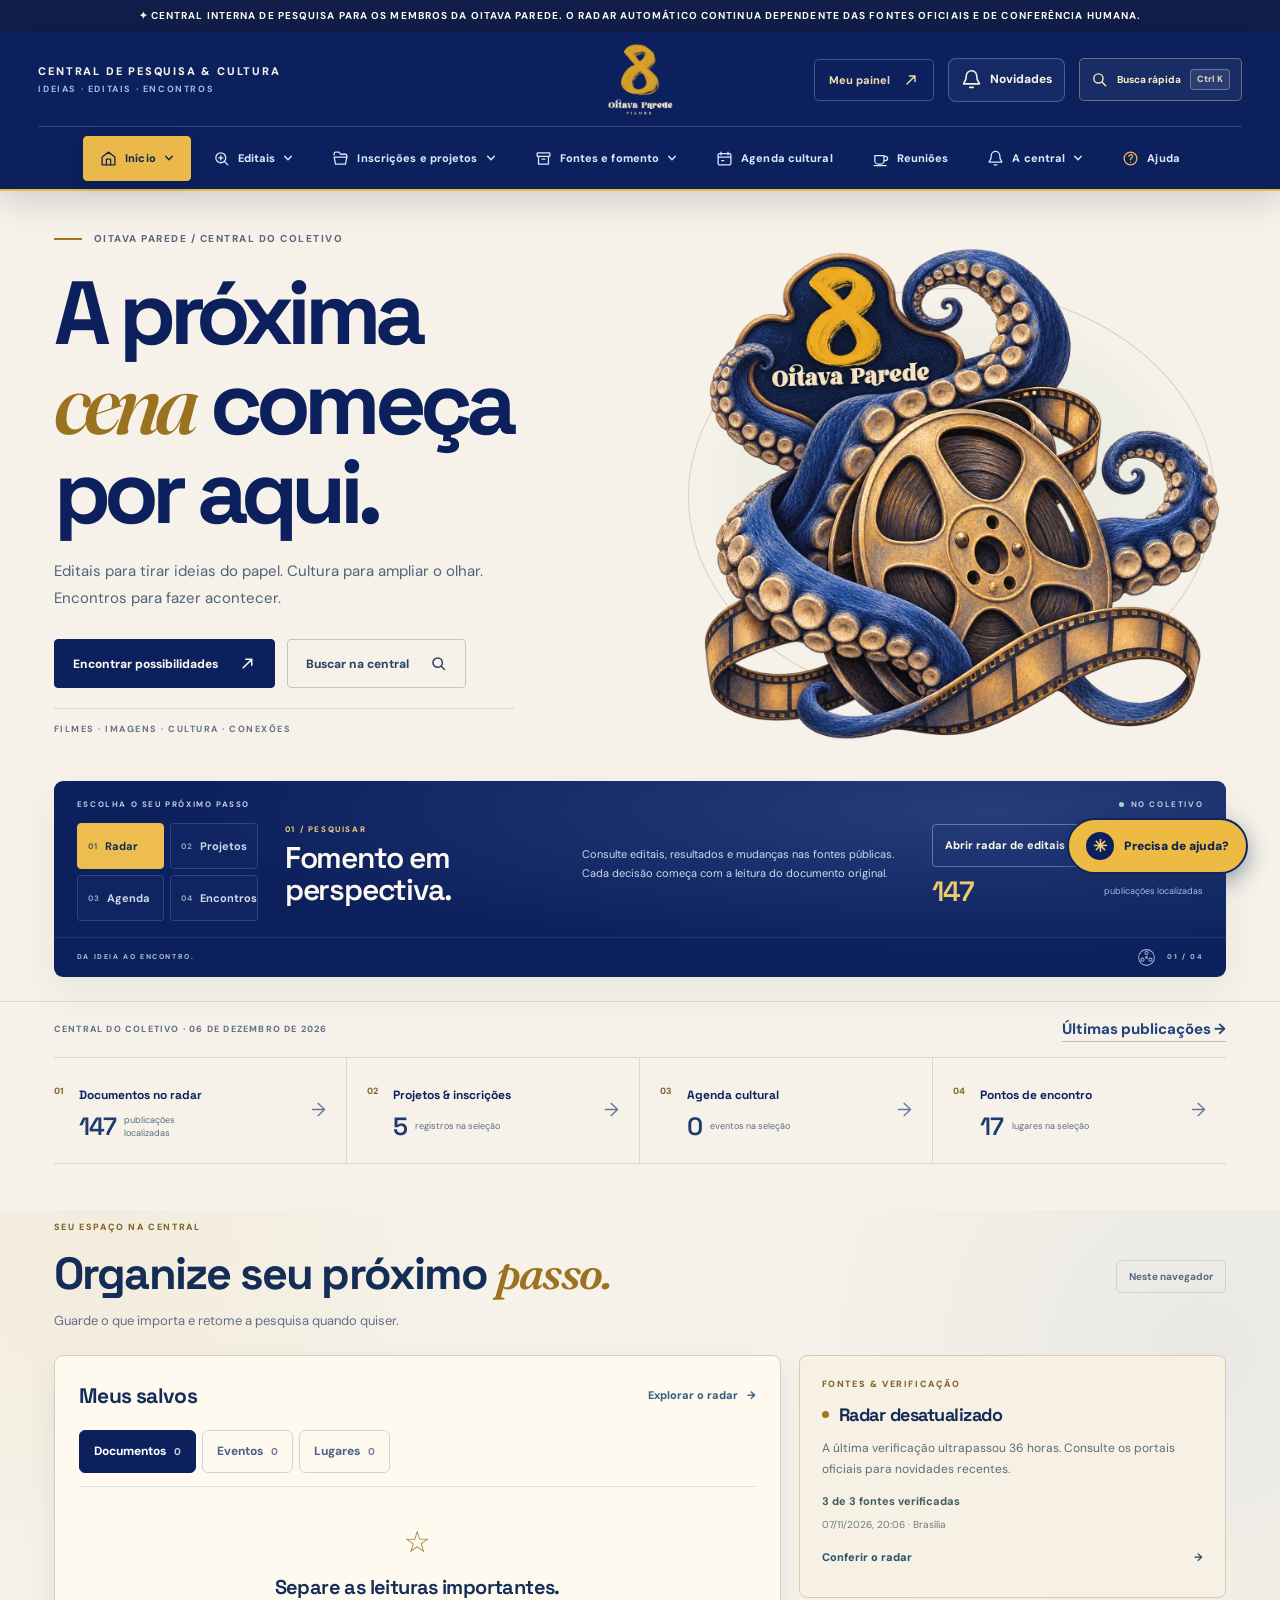
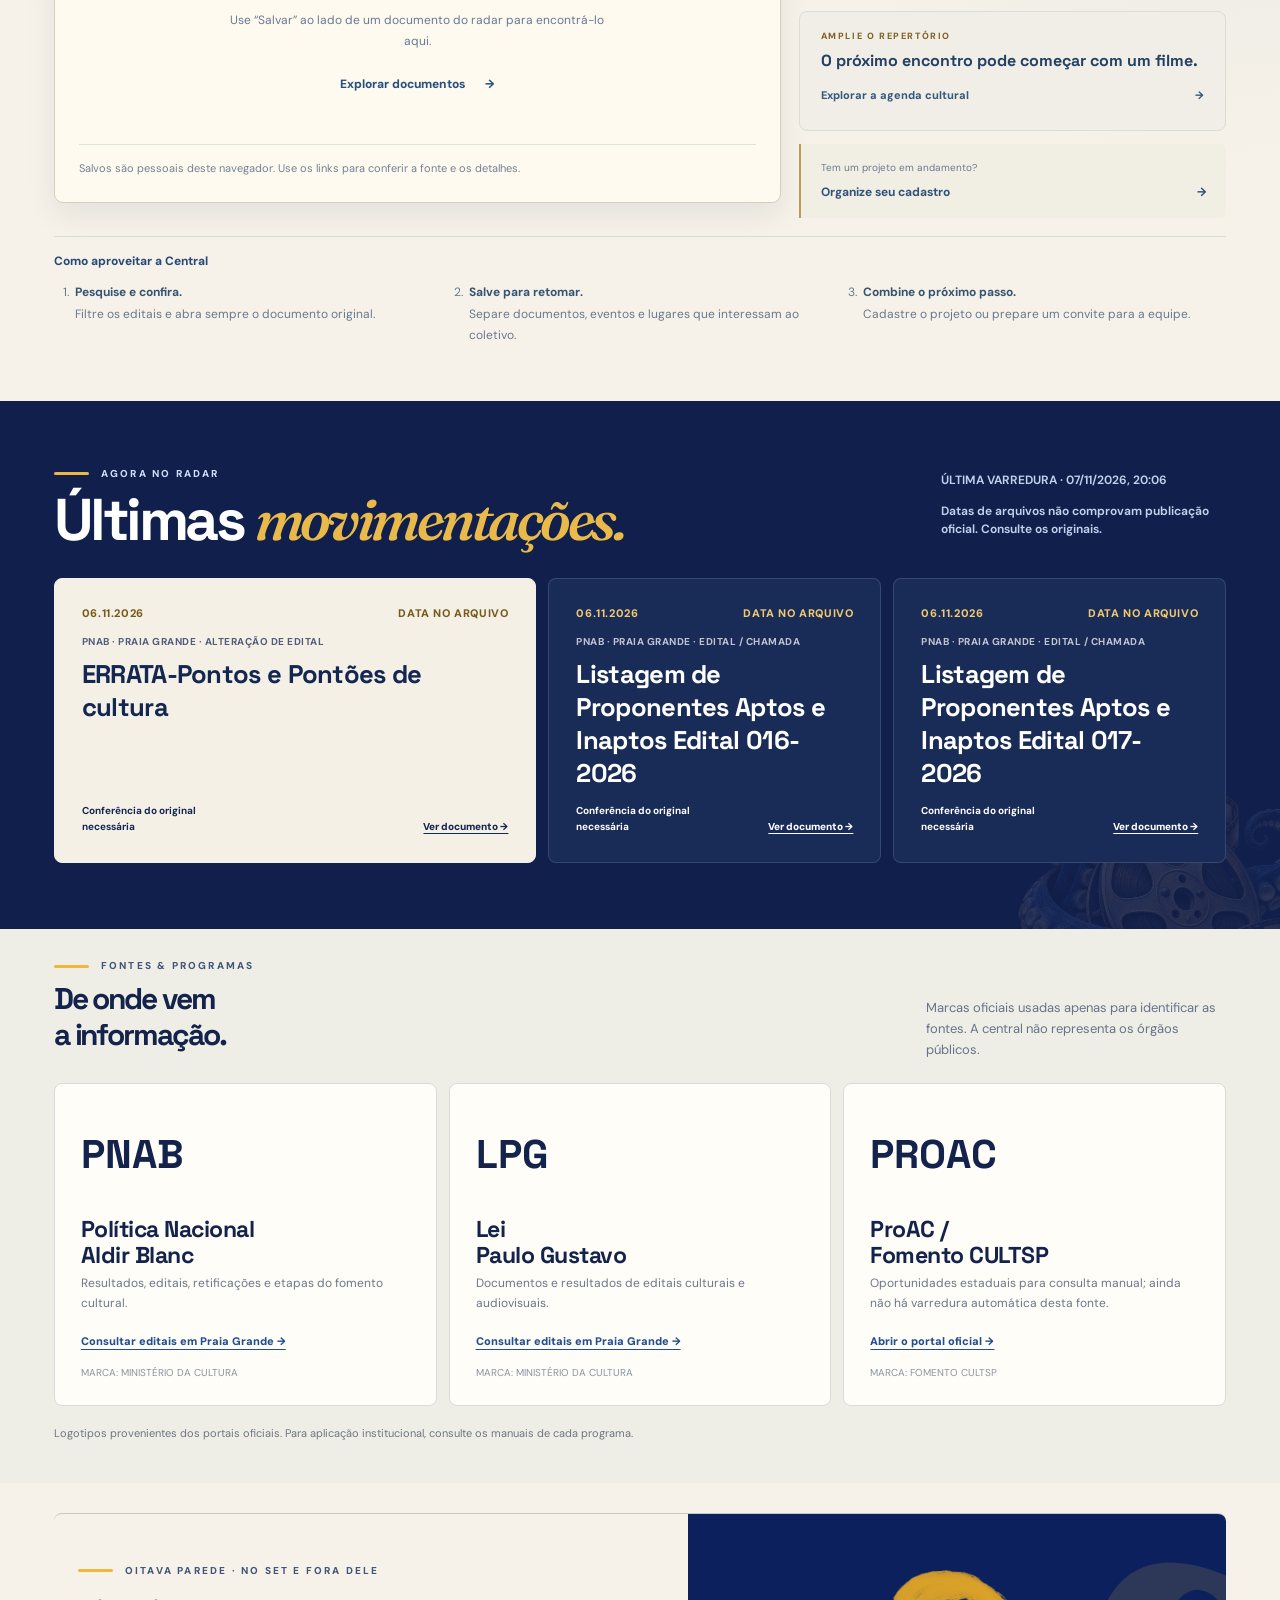
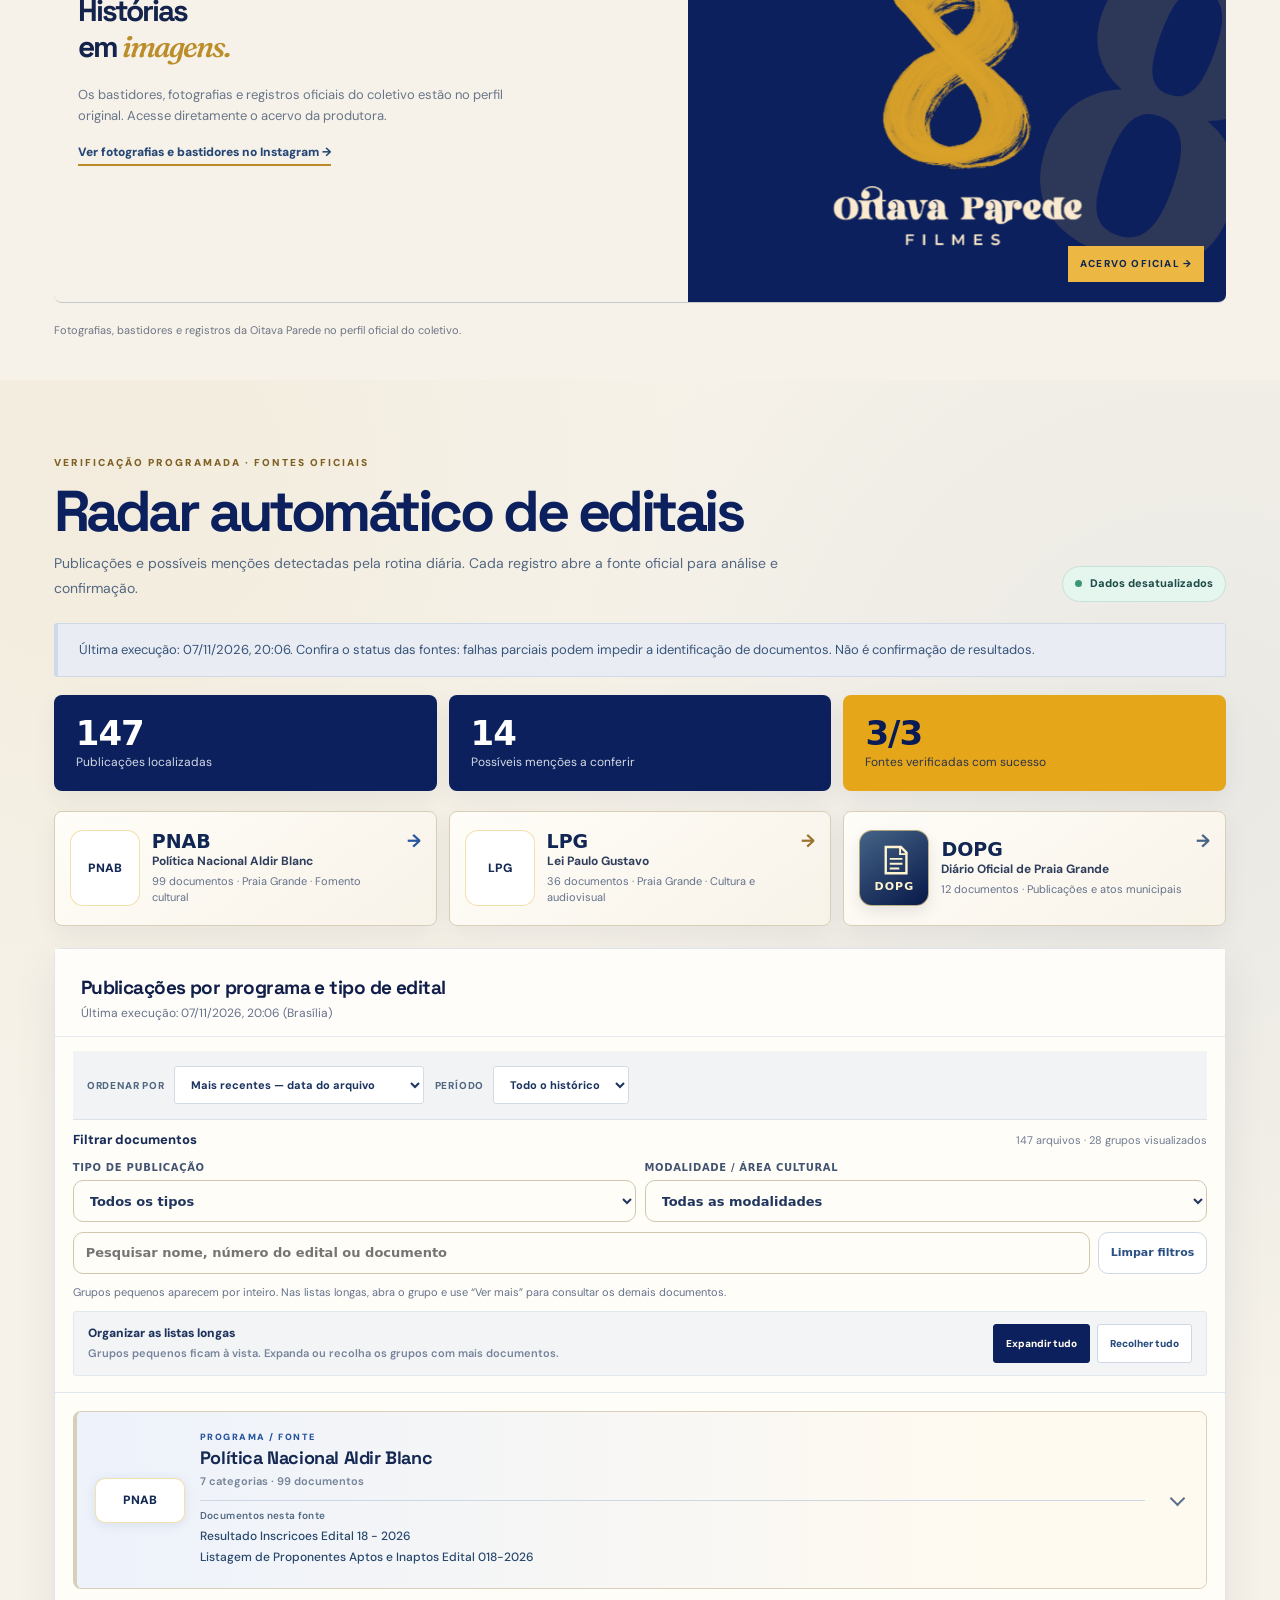
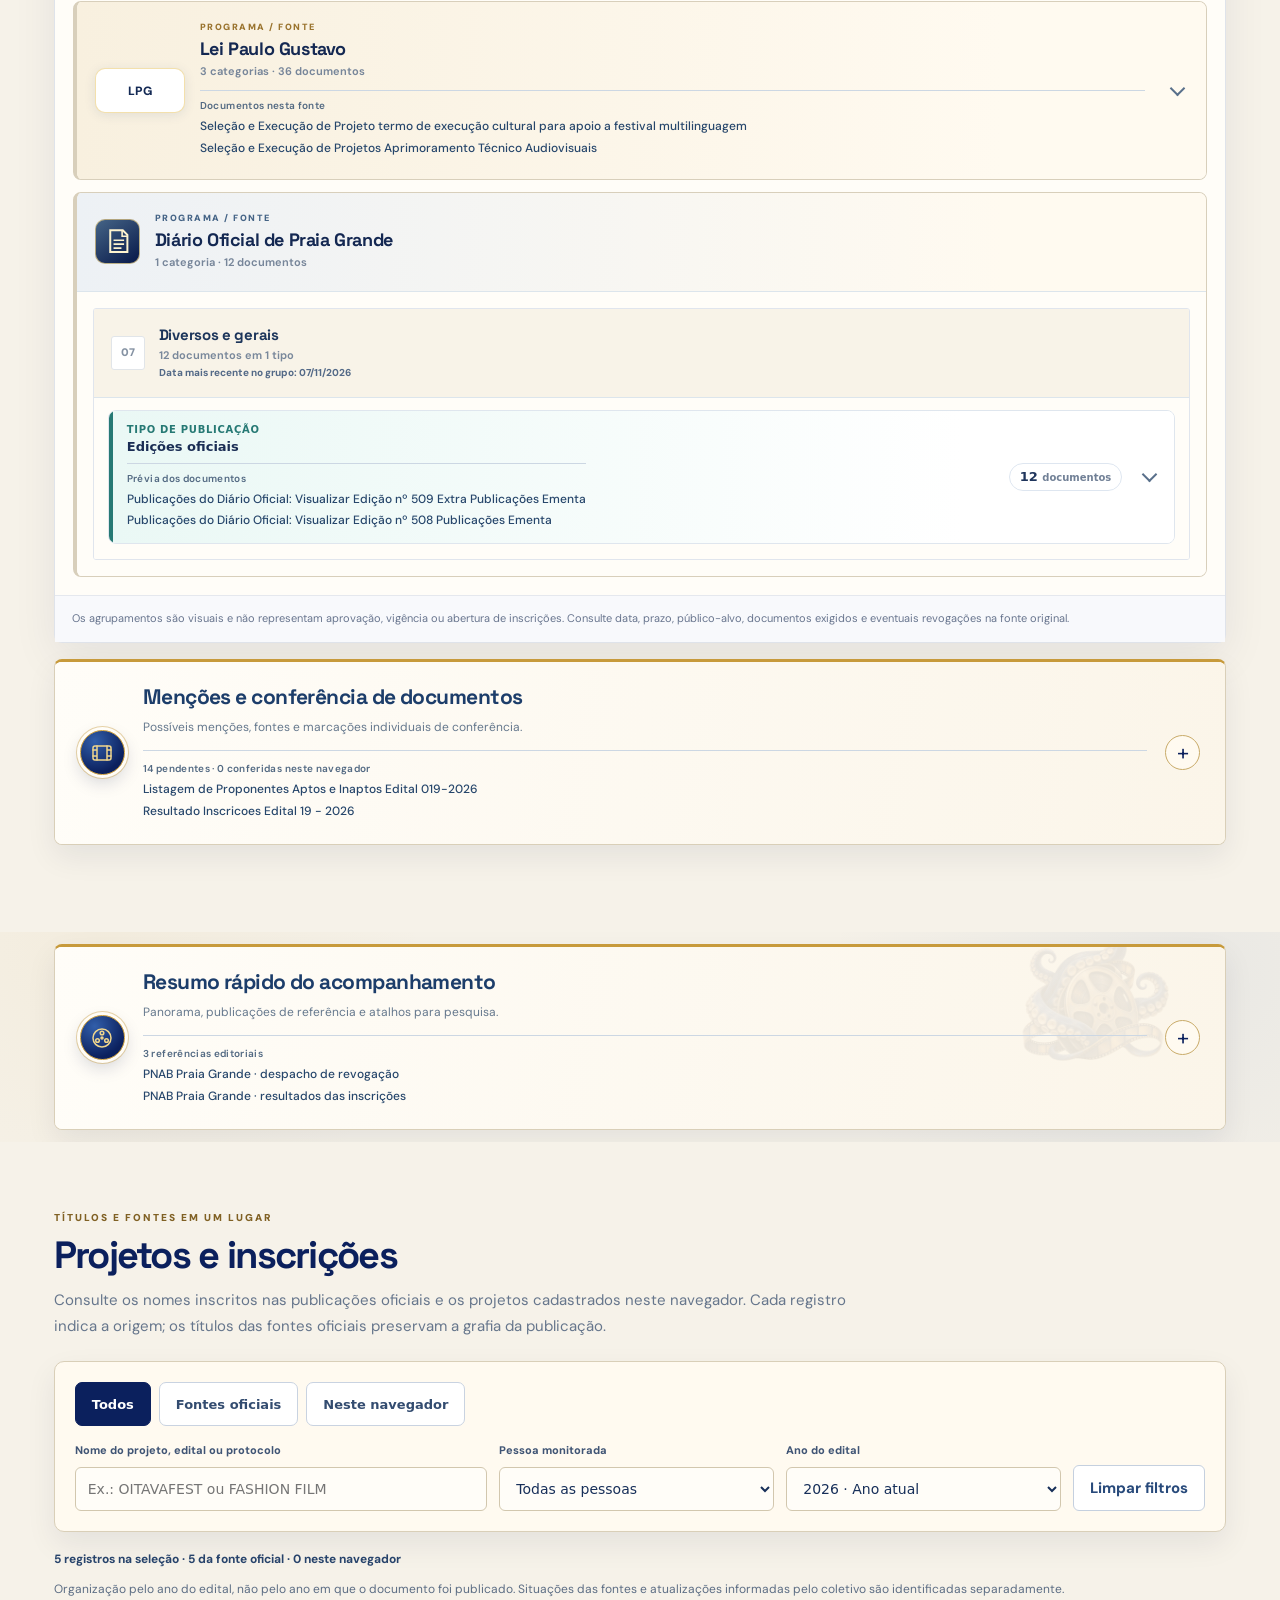
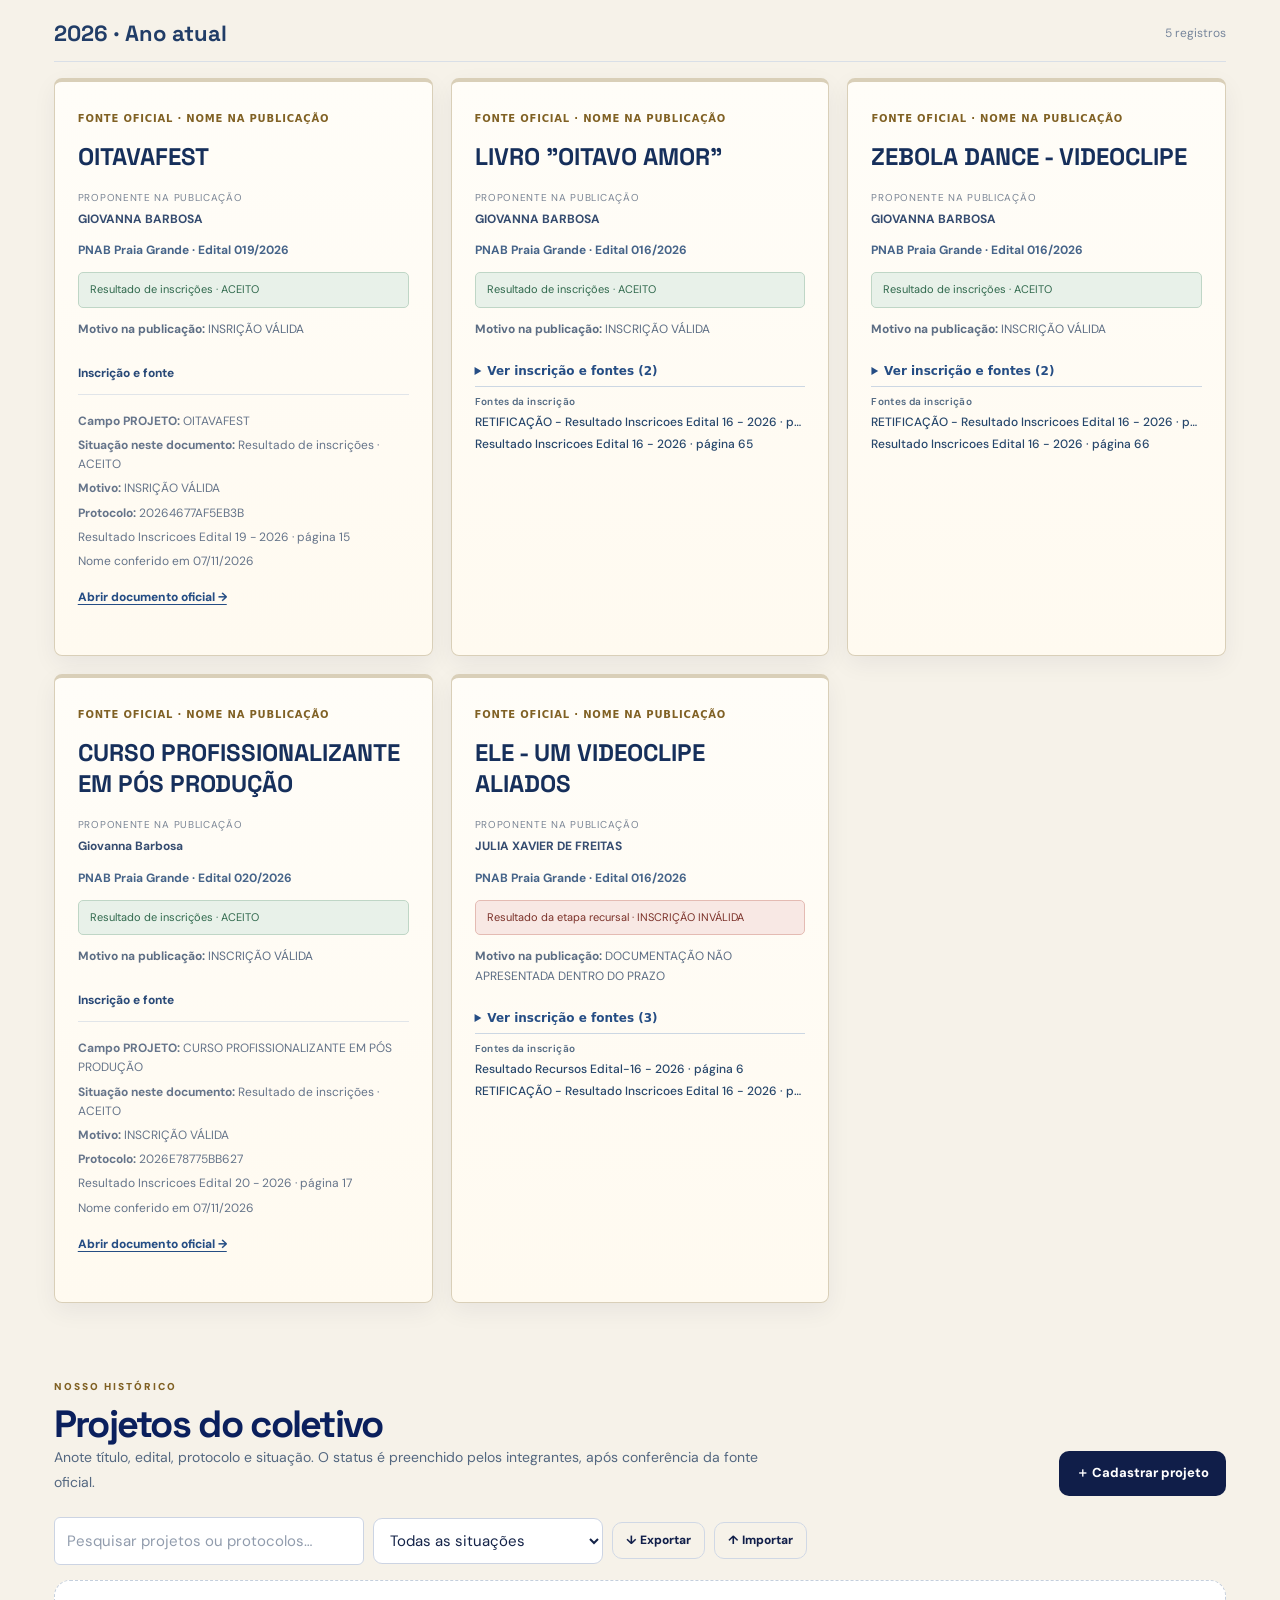
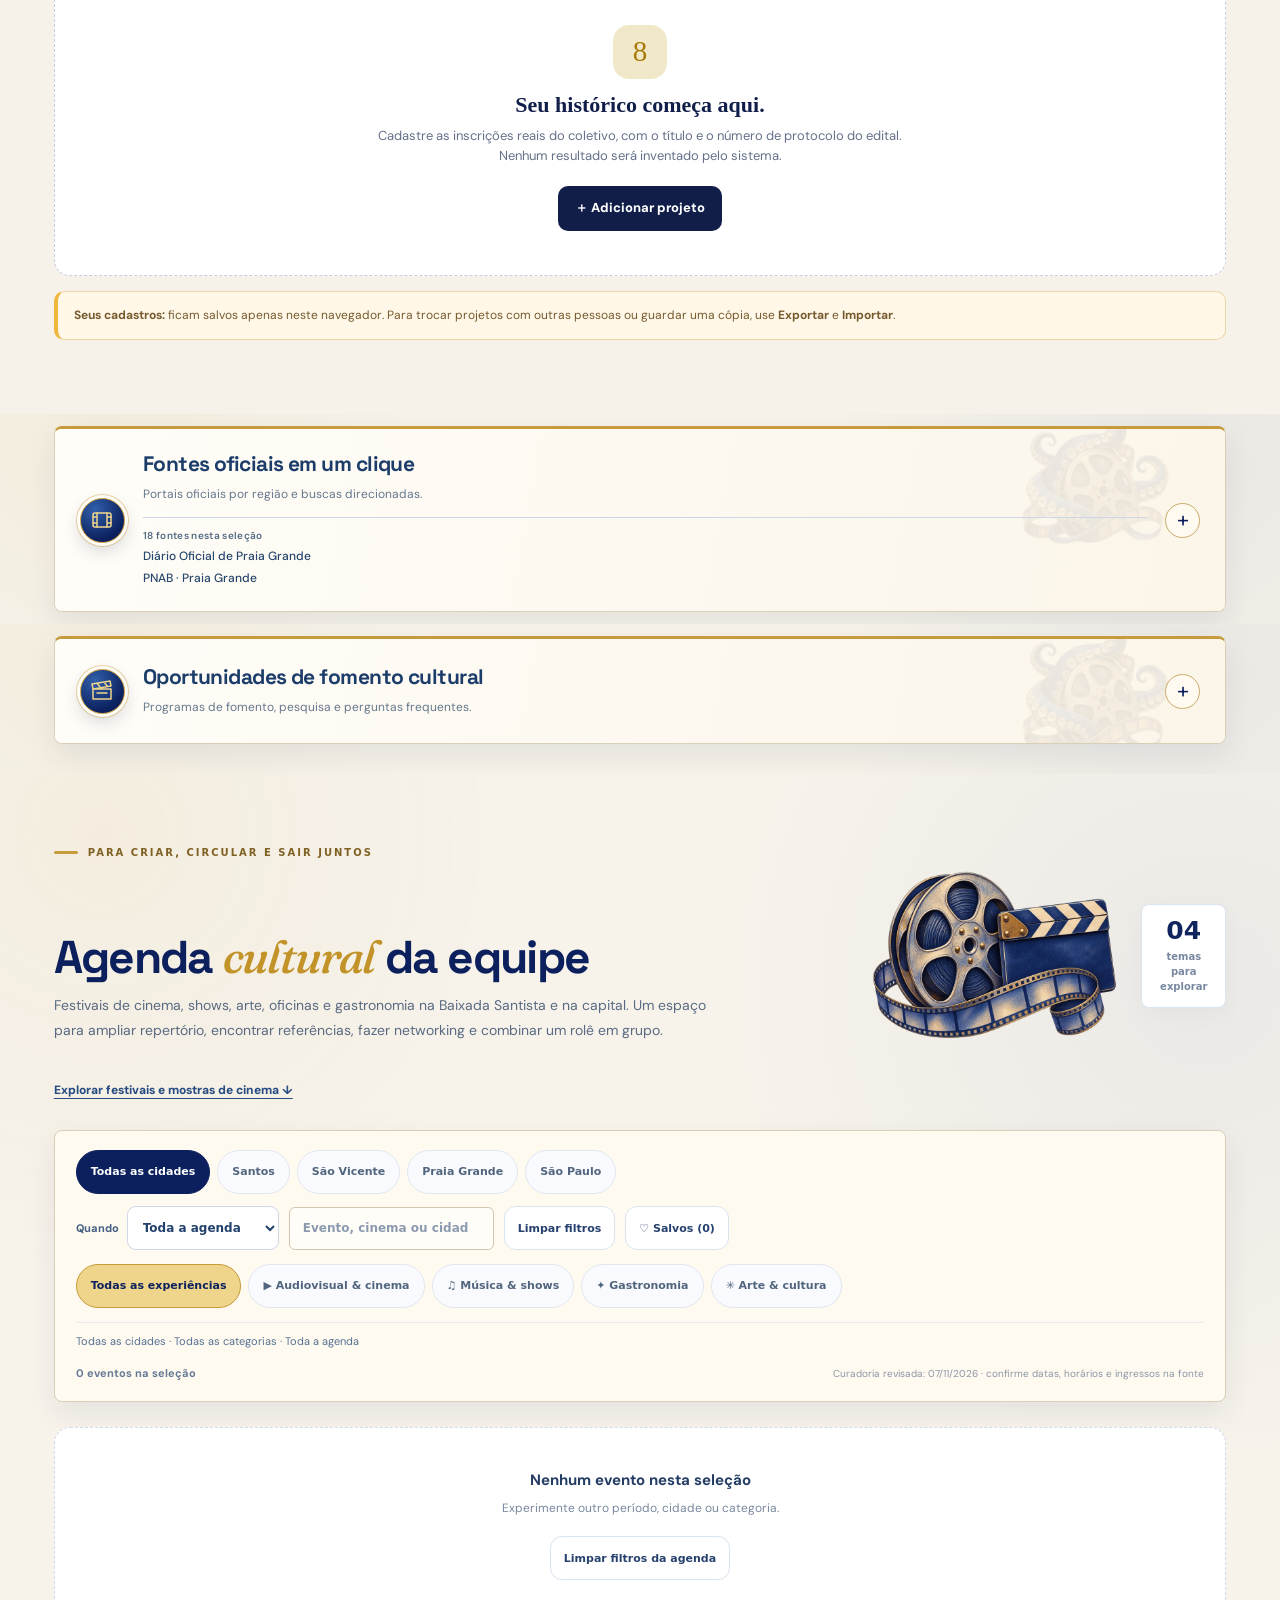
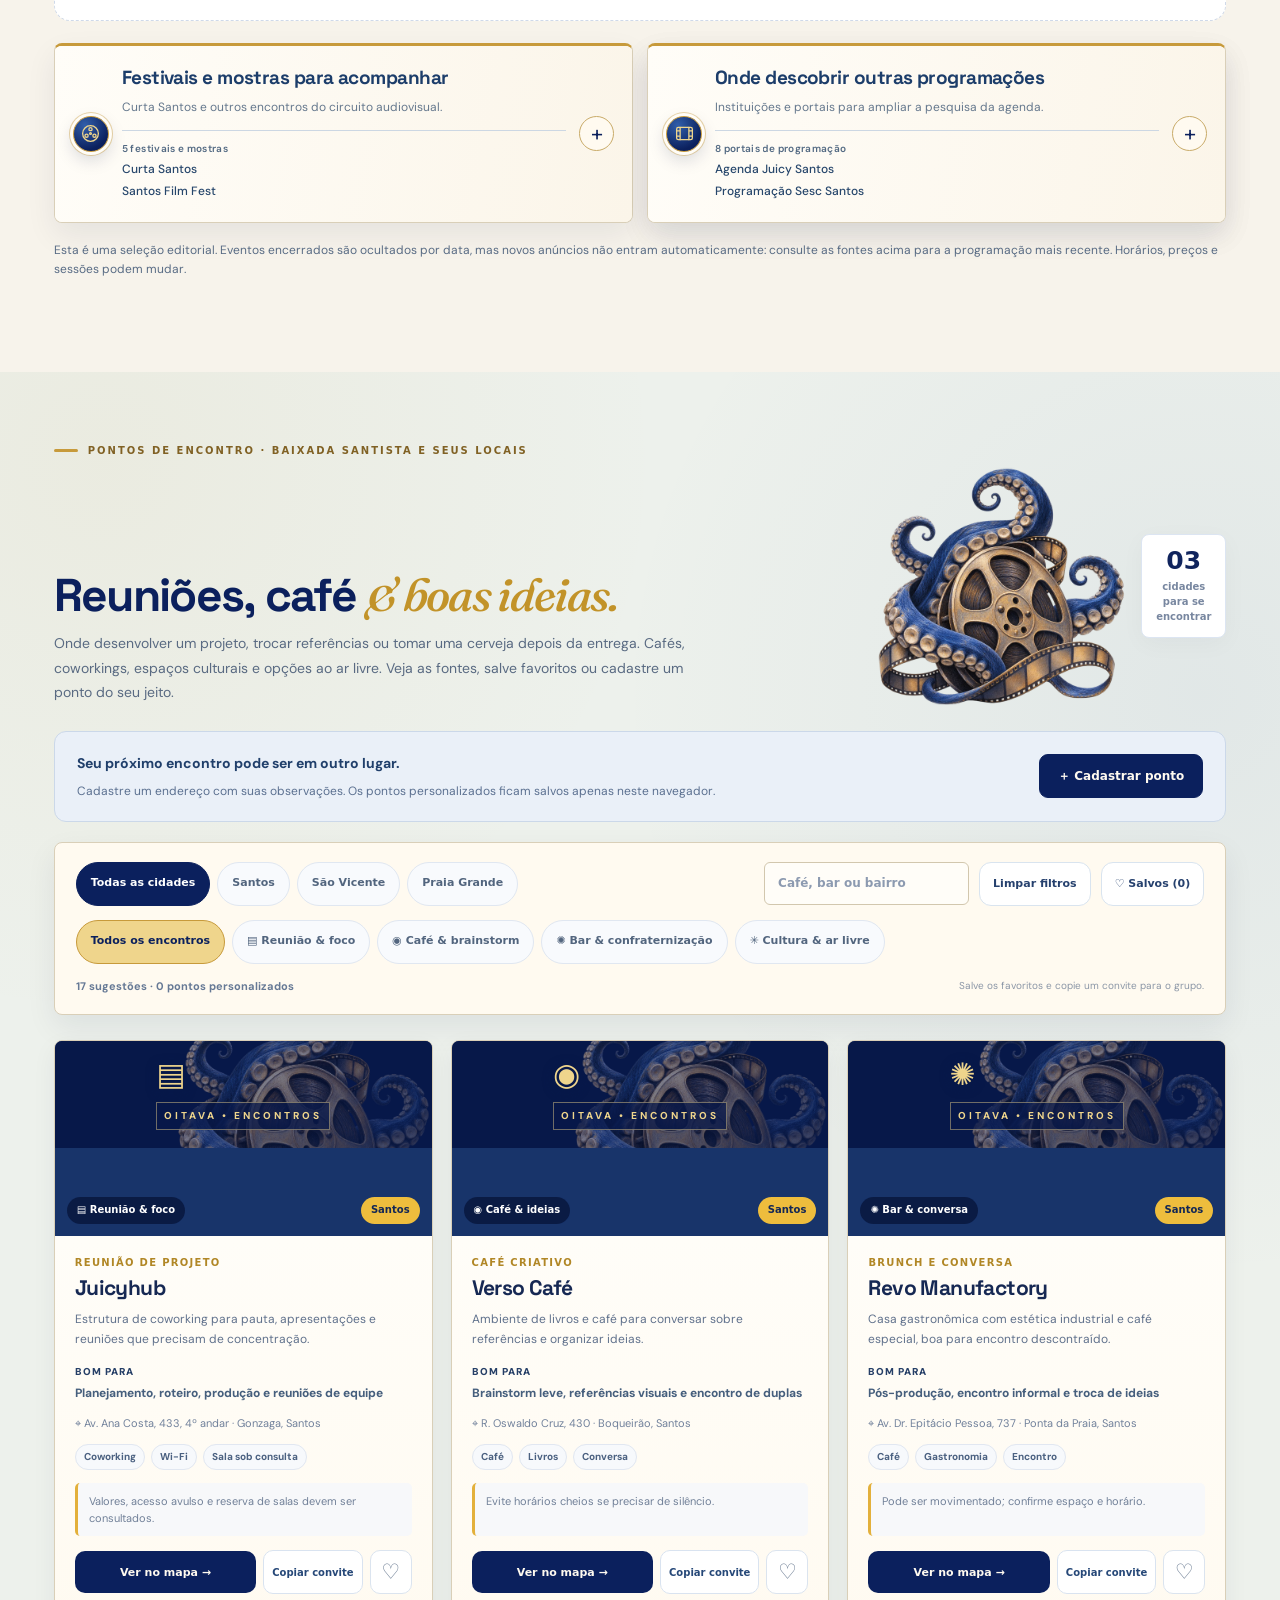
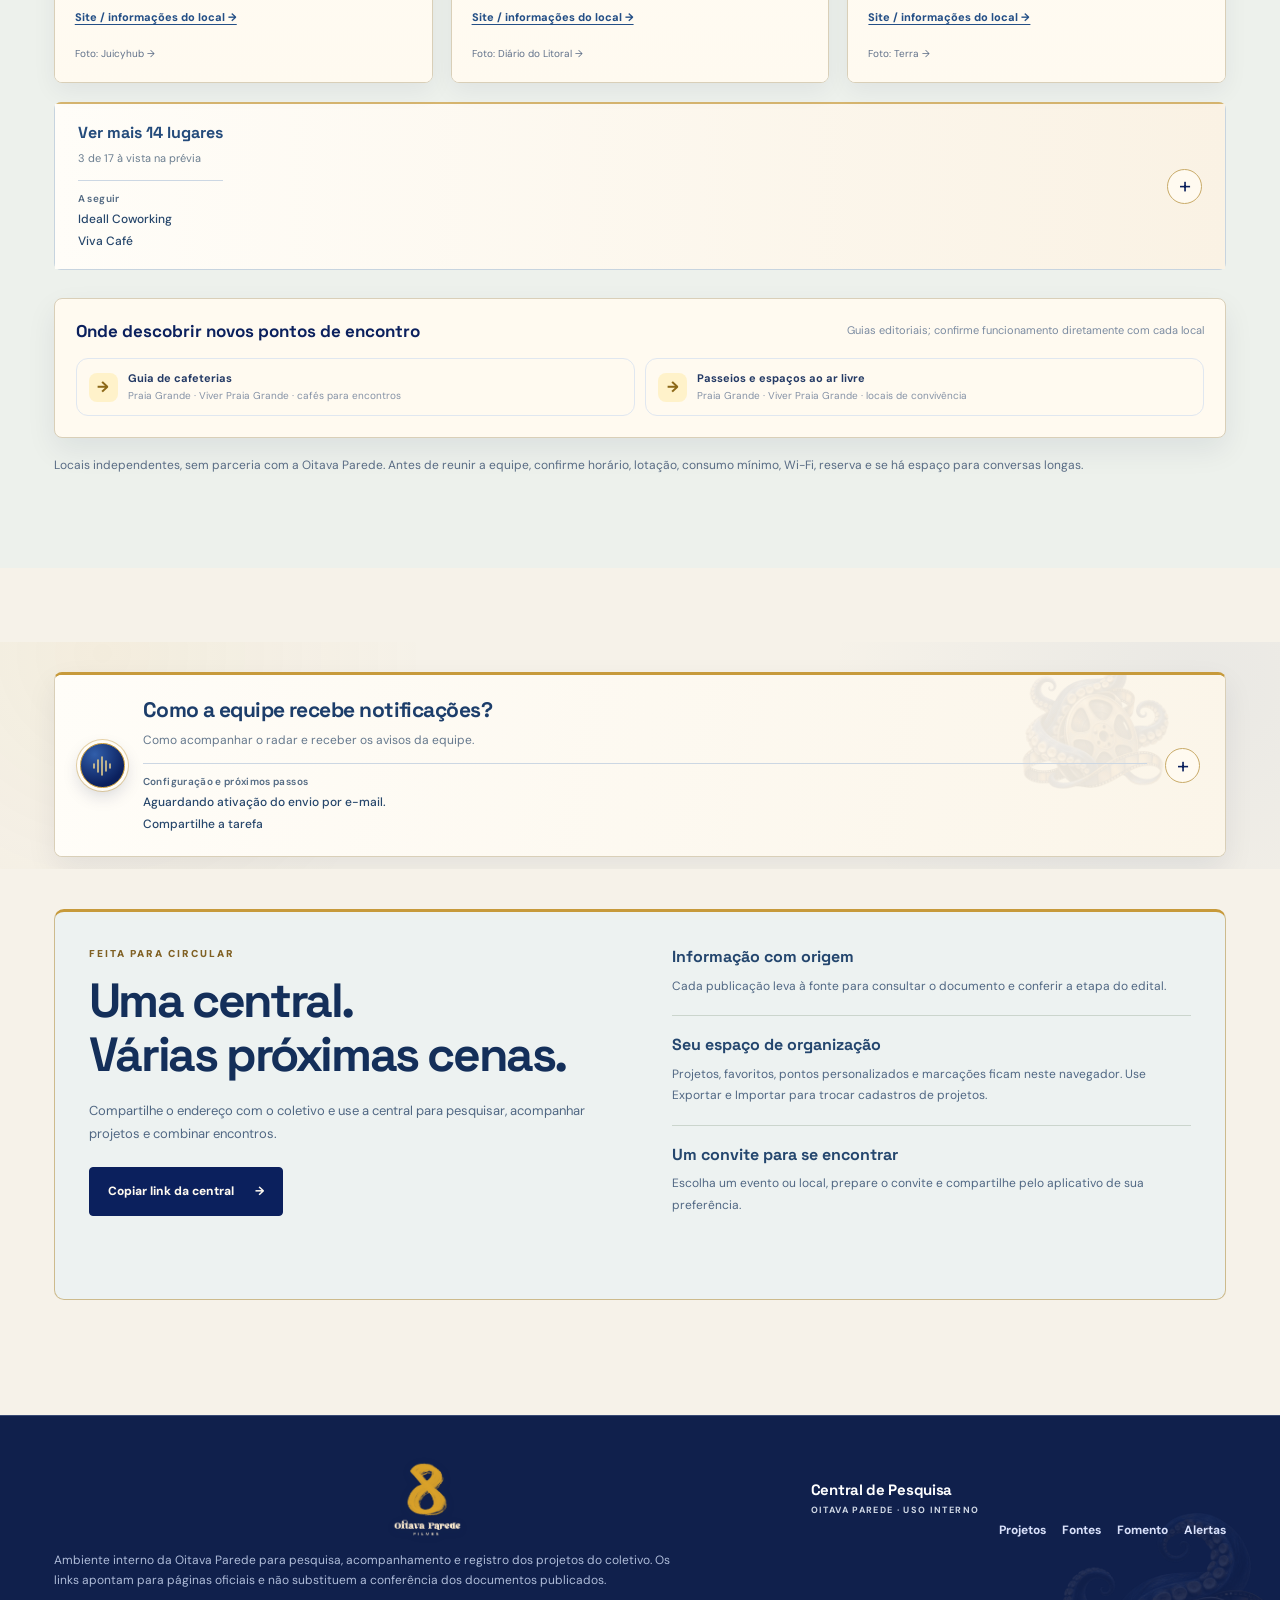
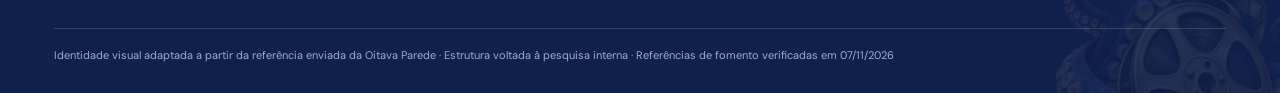
==== commit 65071cb8: "Atualizar versão da agenda no navegador" ====
--- a/index.html
+++ b/index.html
@@ -367,7 +367,7 @@
 renderProjects();renderSources();updateSearch();
 })();
 </script>
-<script src="./assets/agenda-reunioes.js?v=20261104-tentaculos"></script>
+<script src="./assets/agenda-reunioes.js?v=20261107-viverpg"></script>
 <script src="./assets/fomento.js?v=20261107-ampliado" defer></script>
 <script src="./assets/editorial.js?v=20261104-central"></script>
 <script src="./assets/navegacao.js?v=20261104-tentaculos"></script>
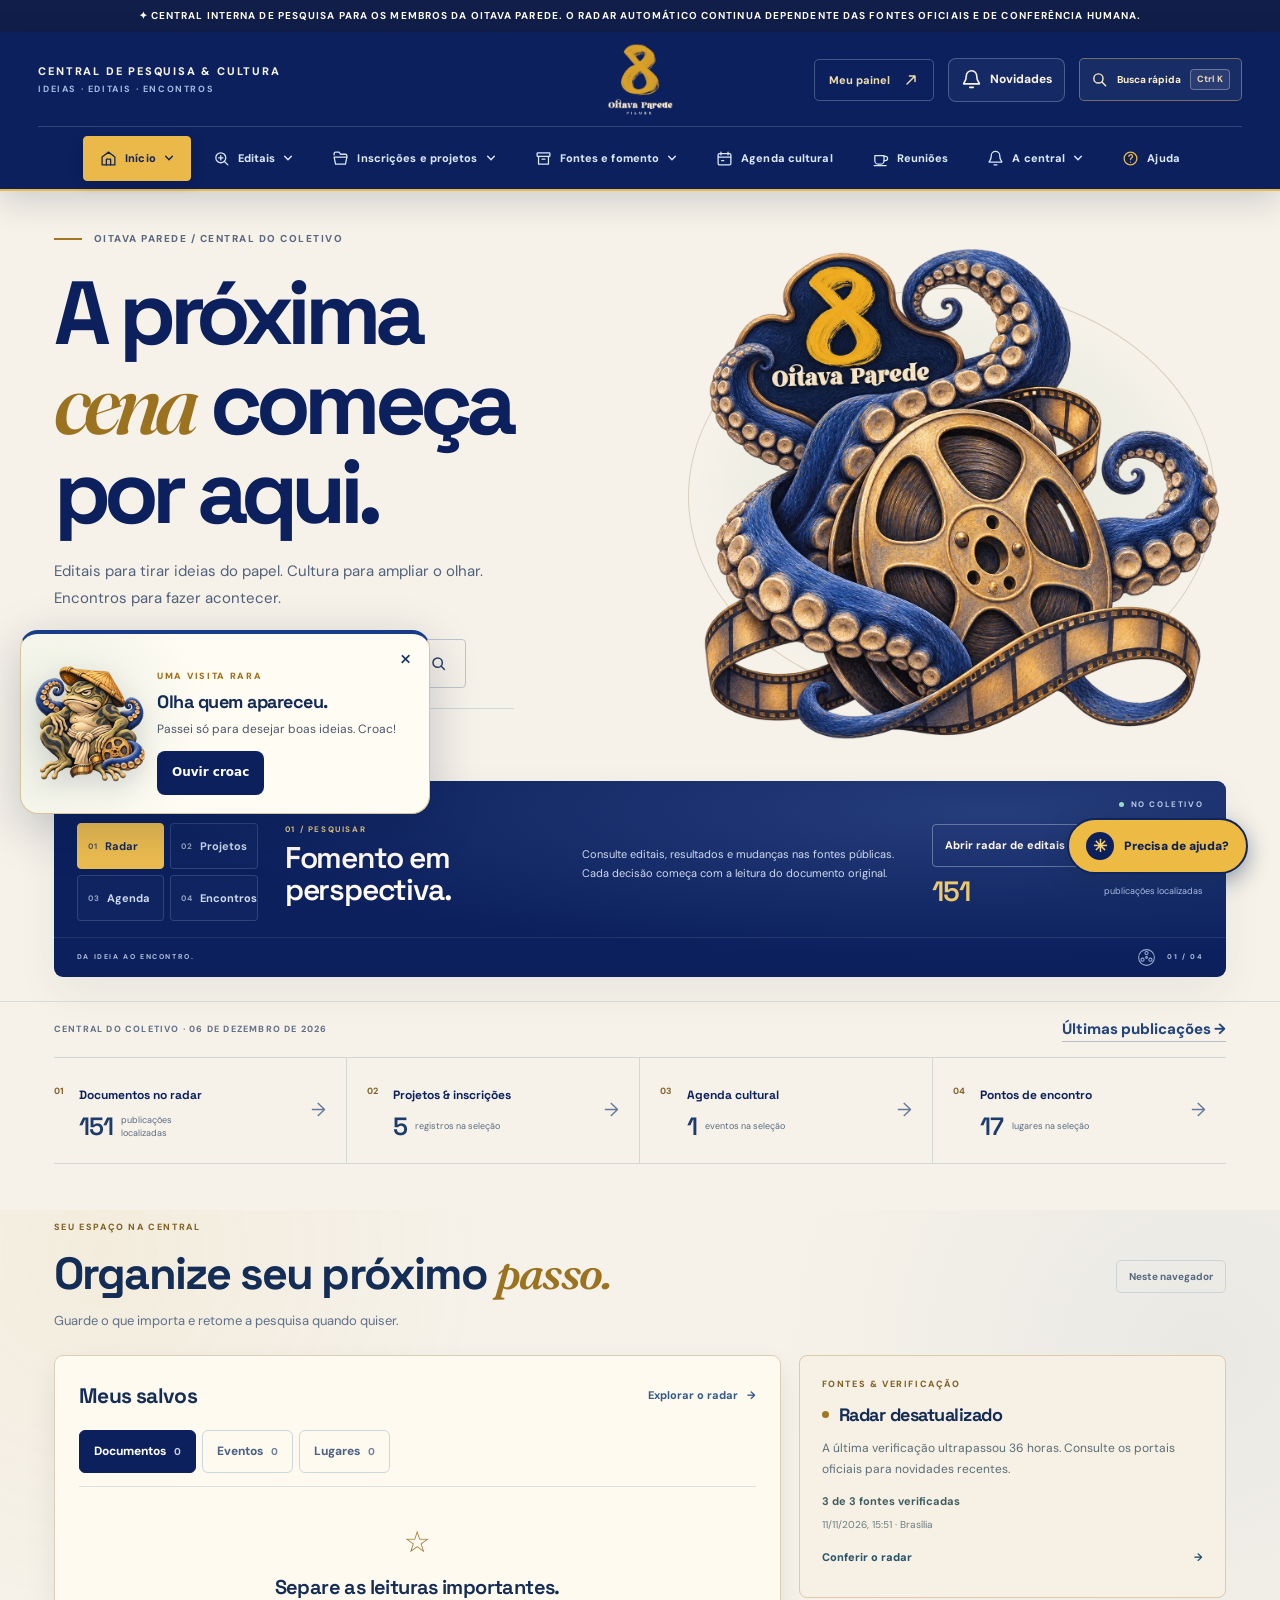
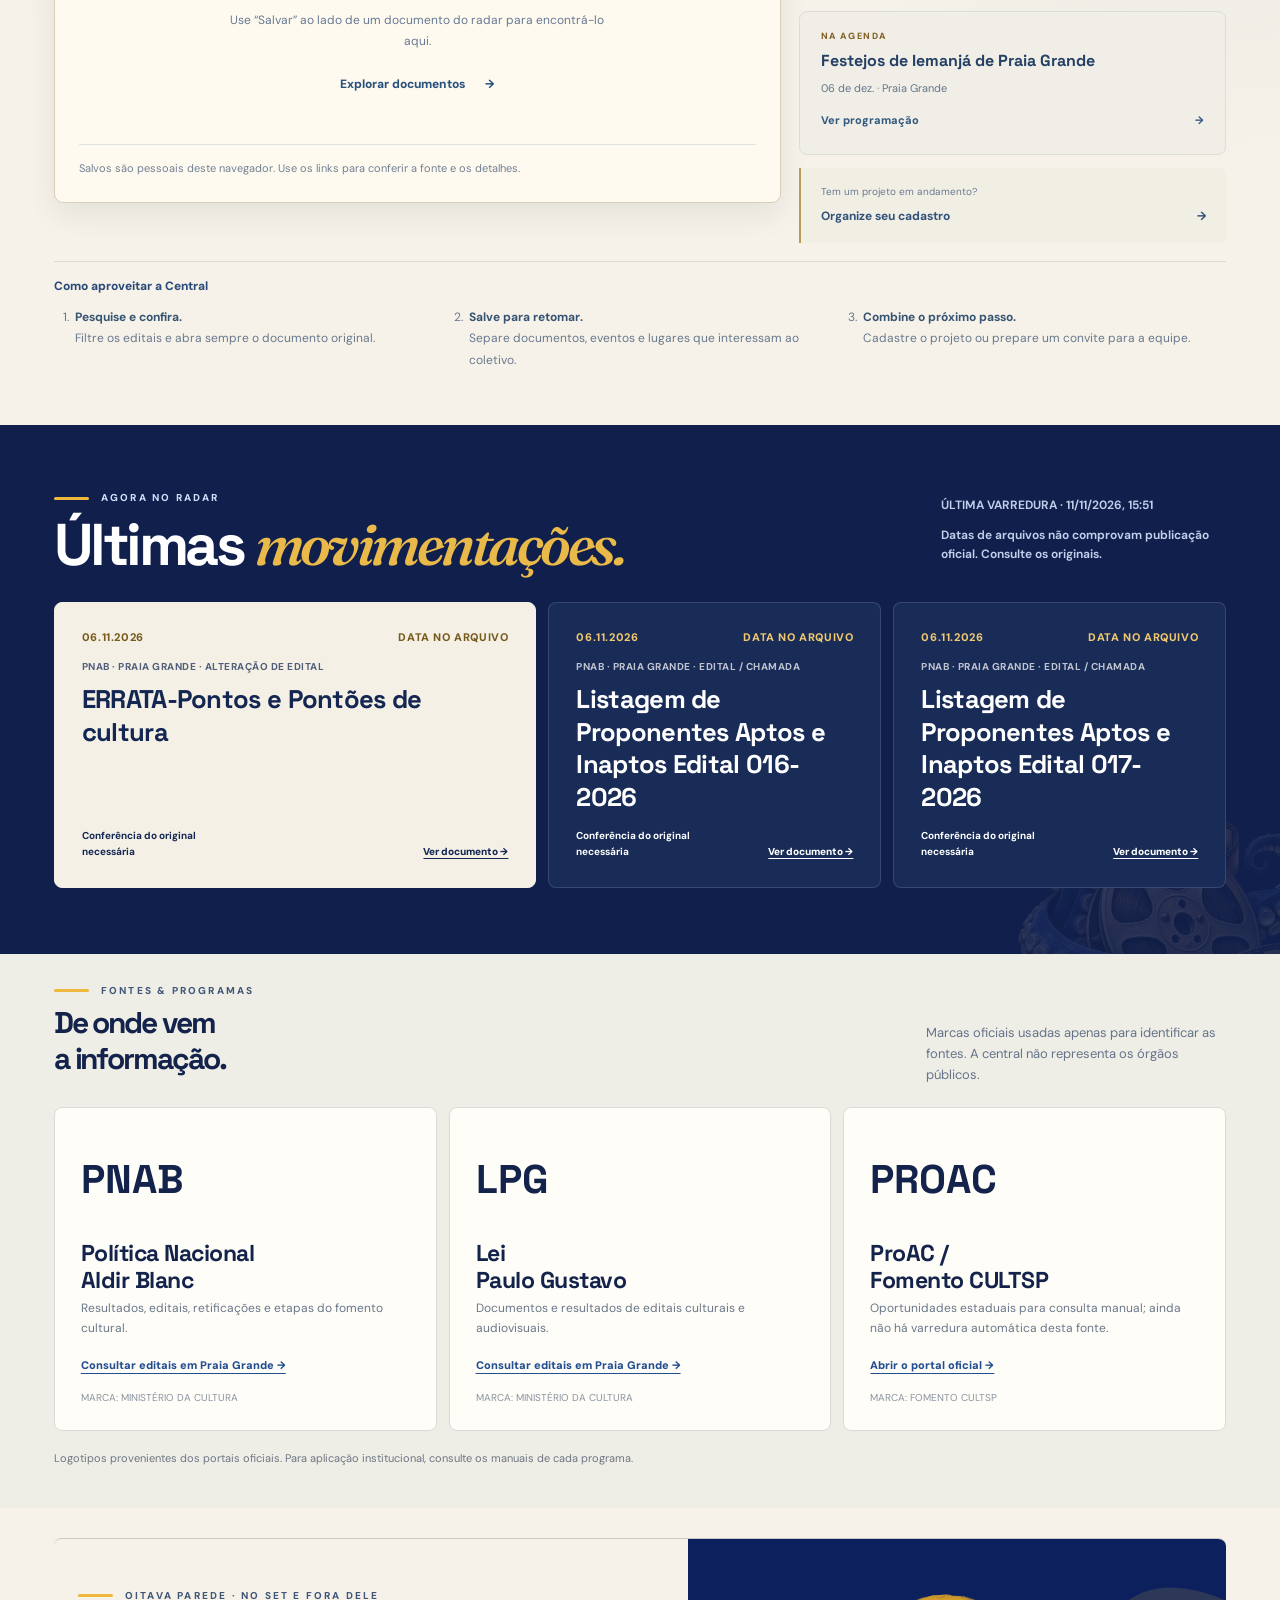
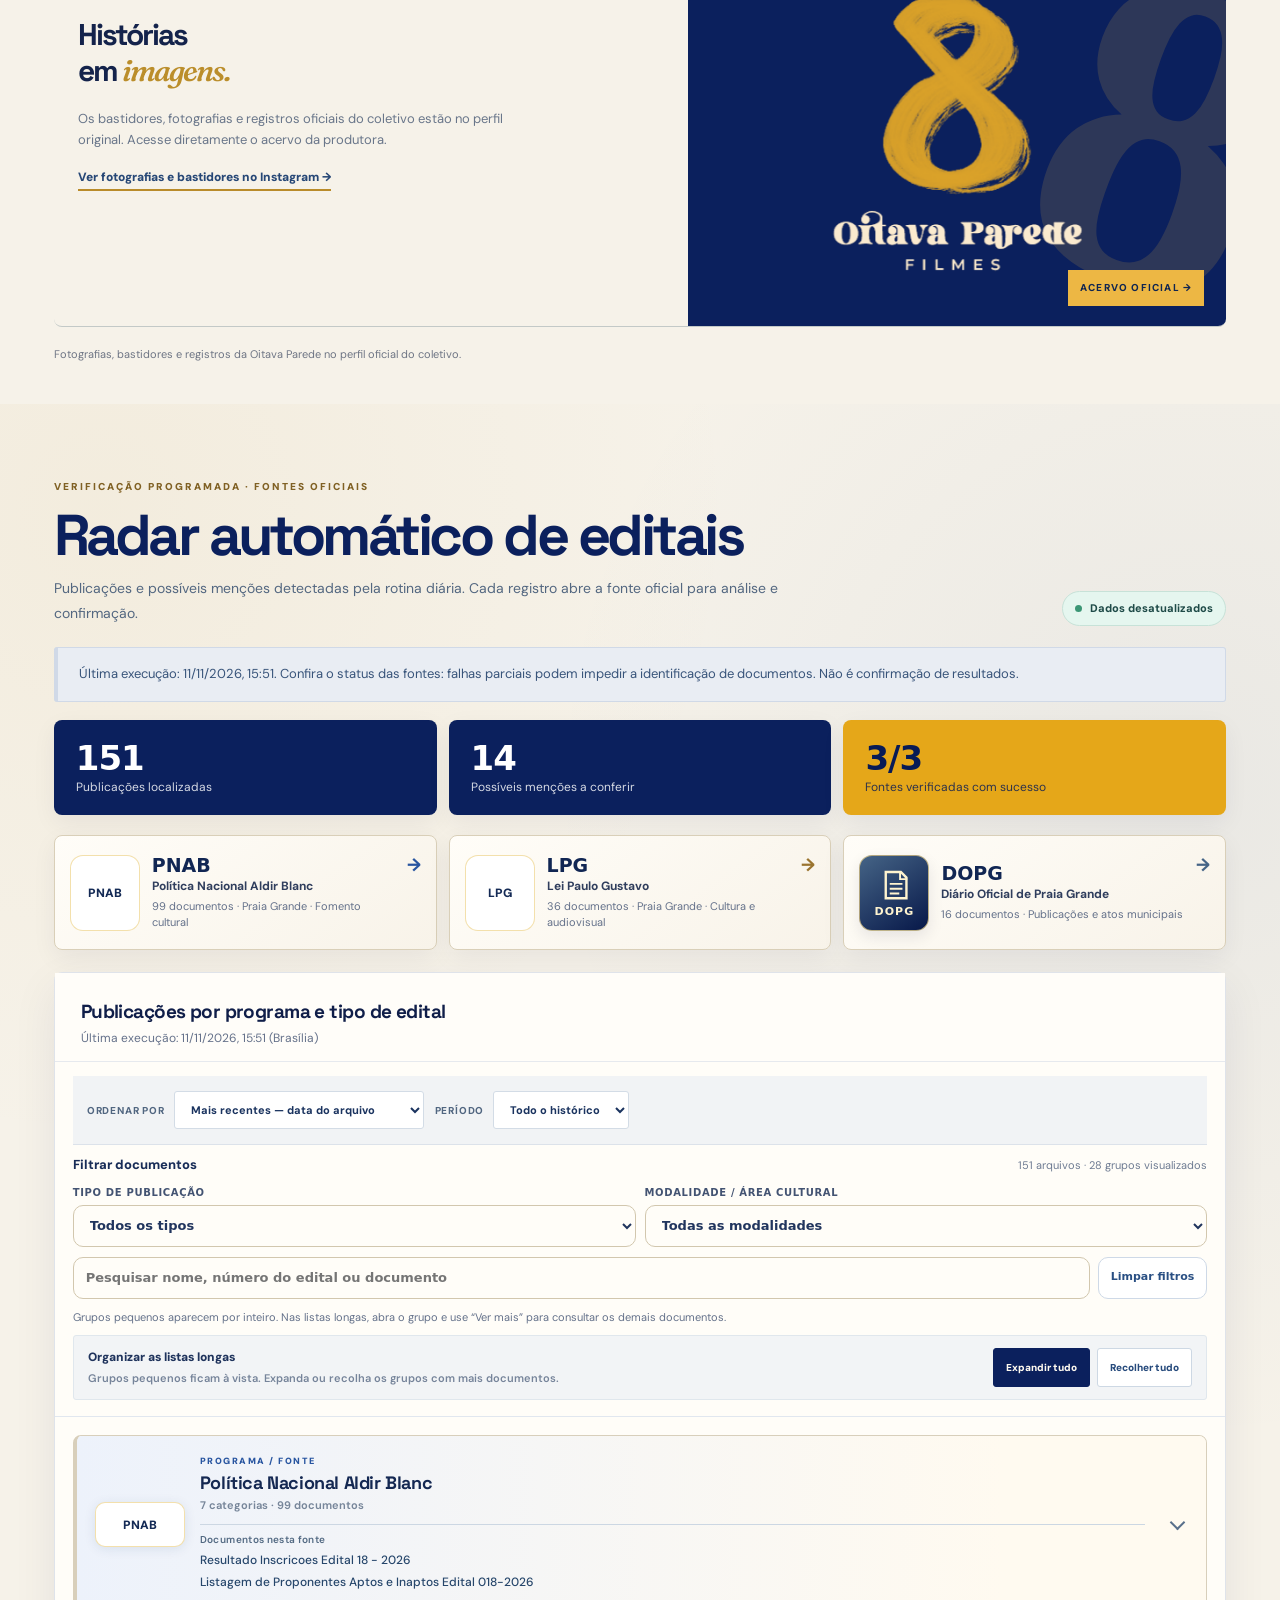
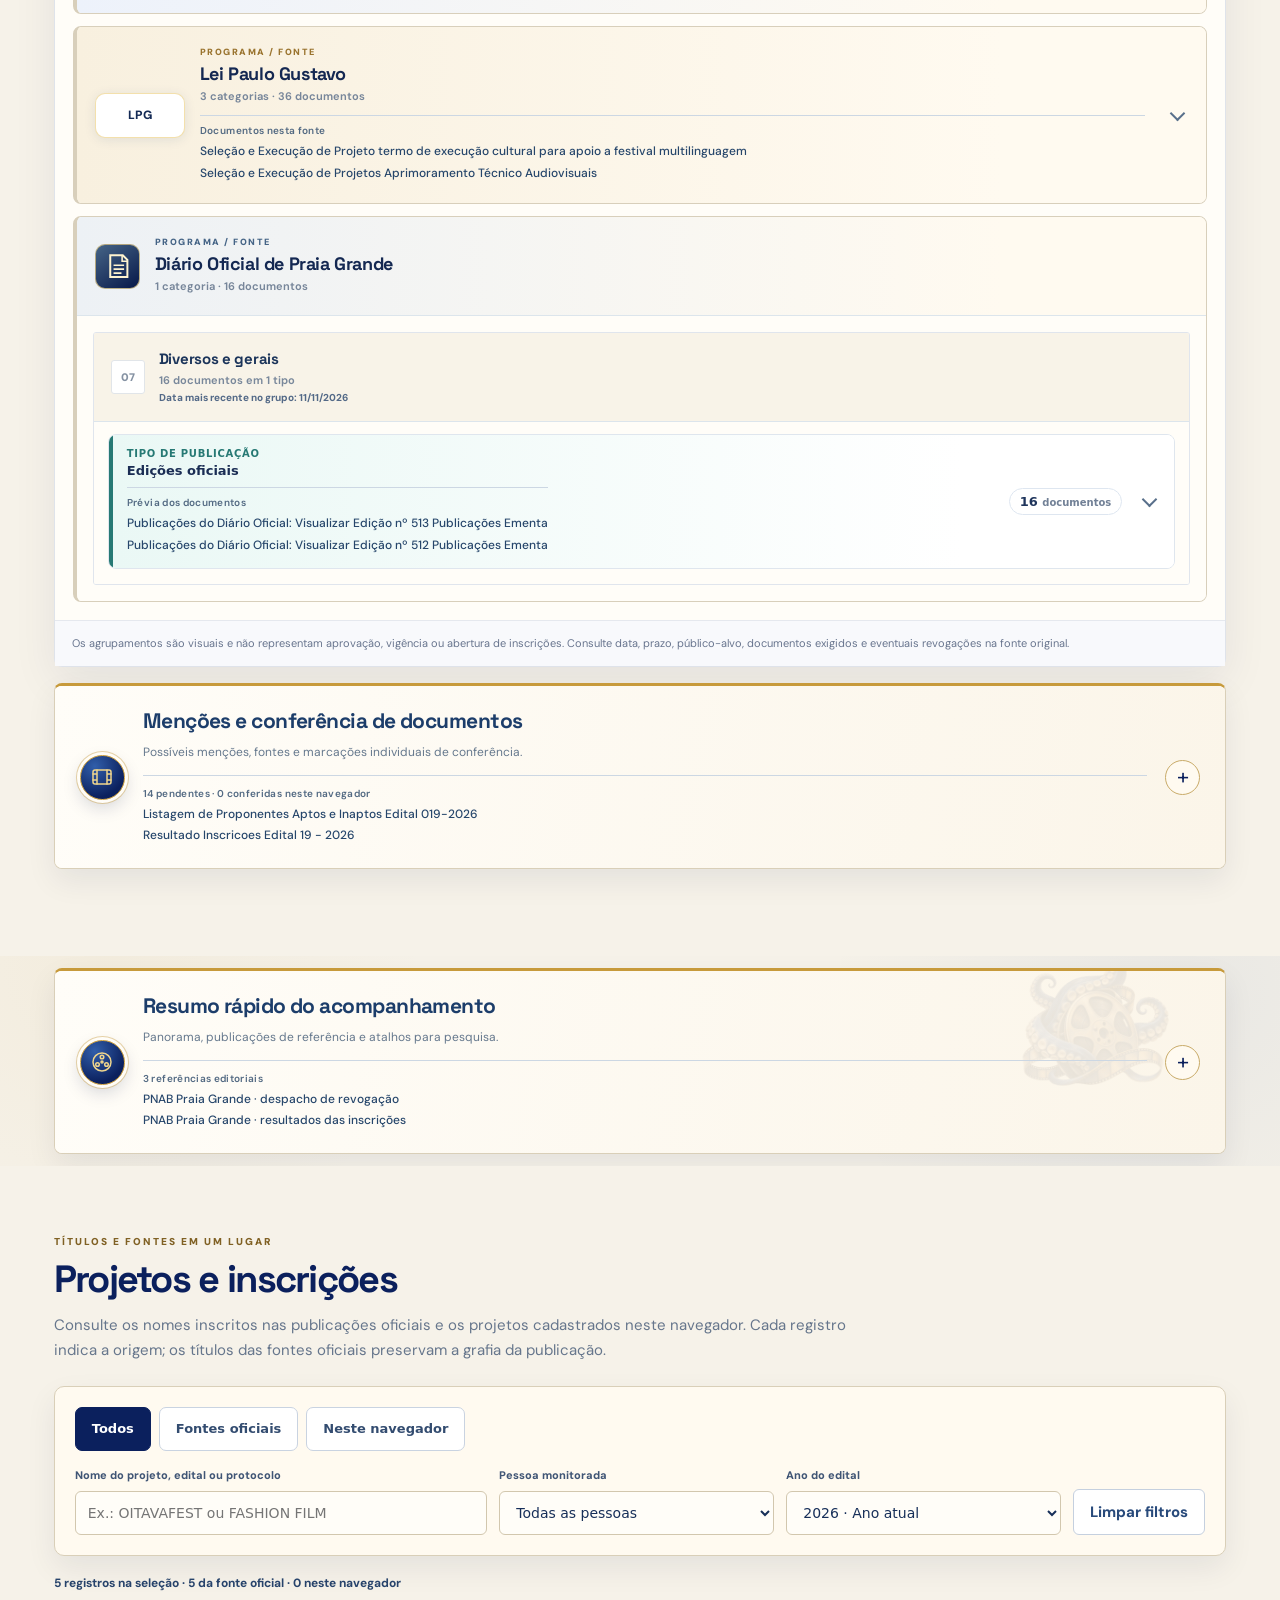
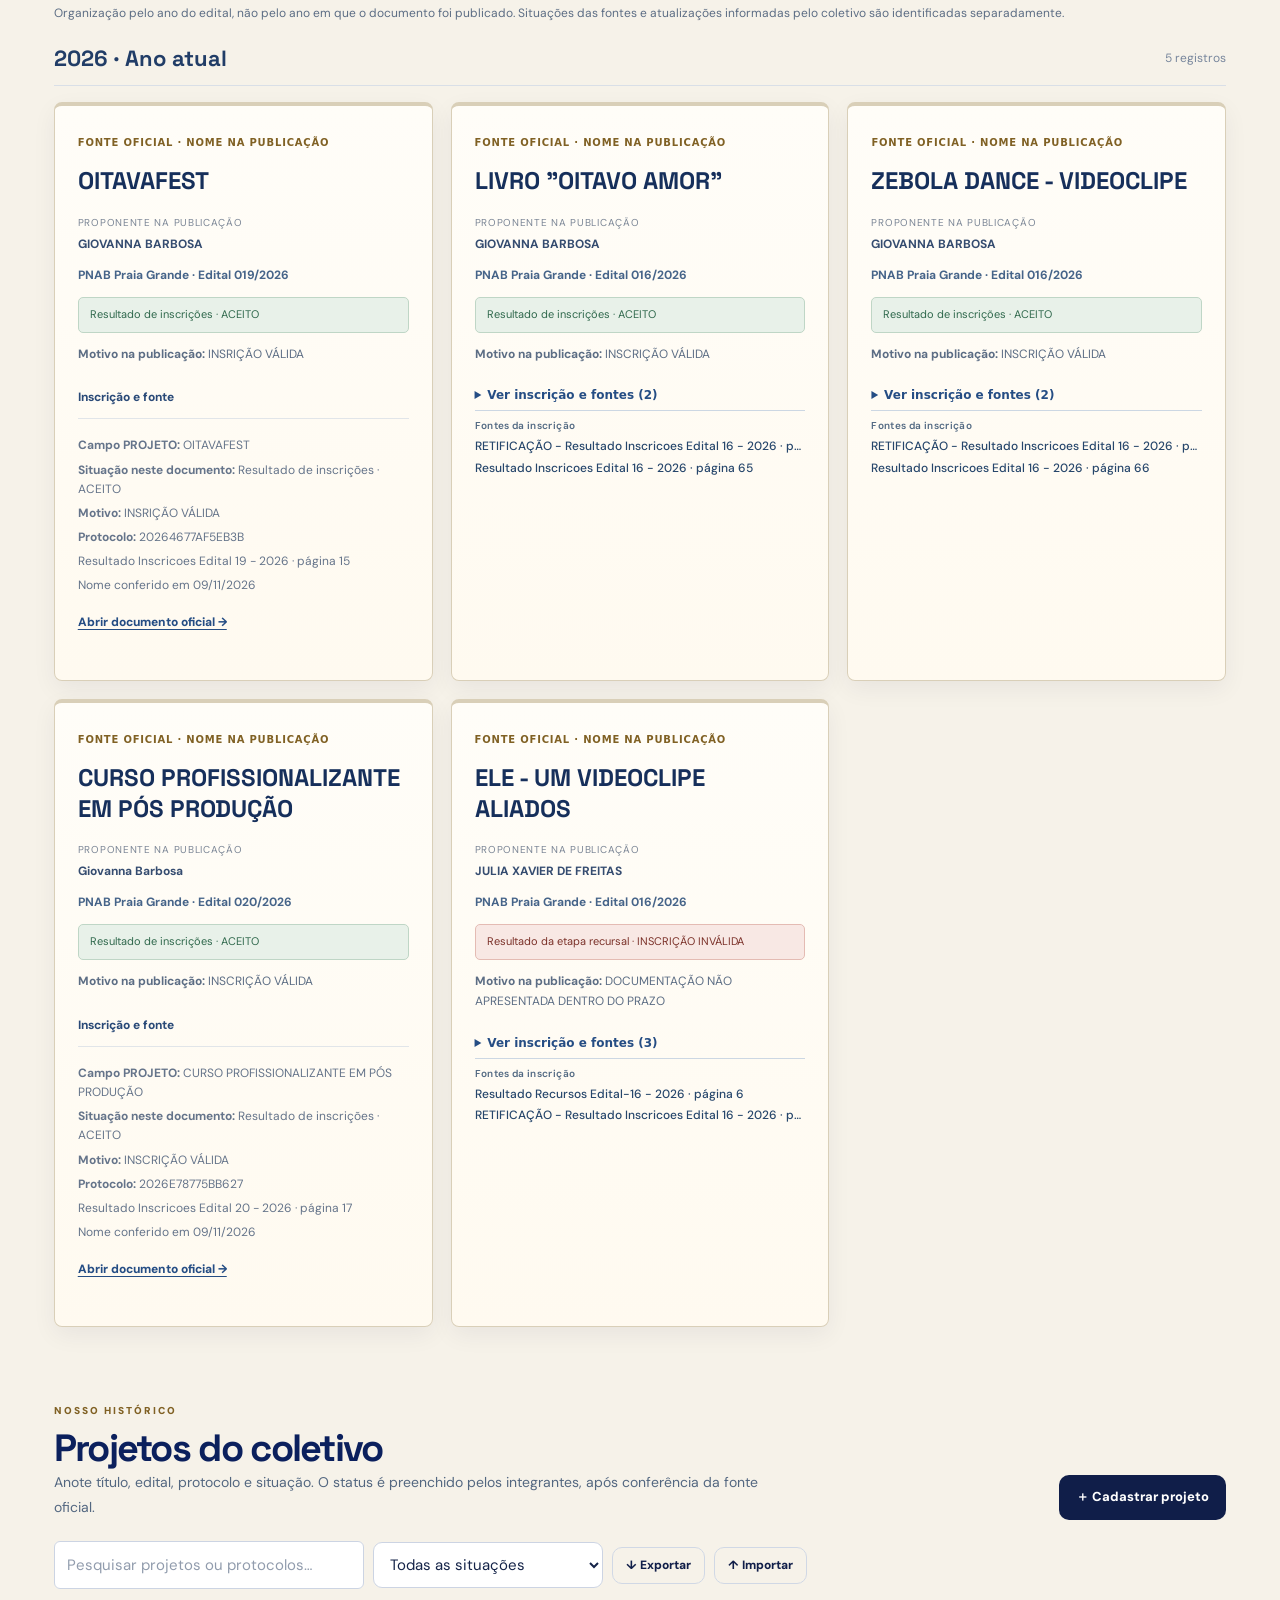
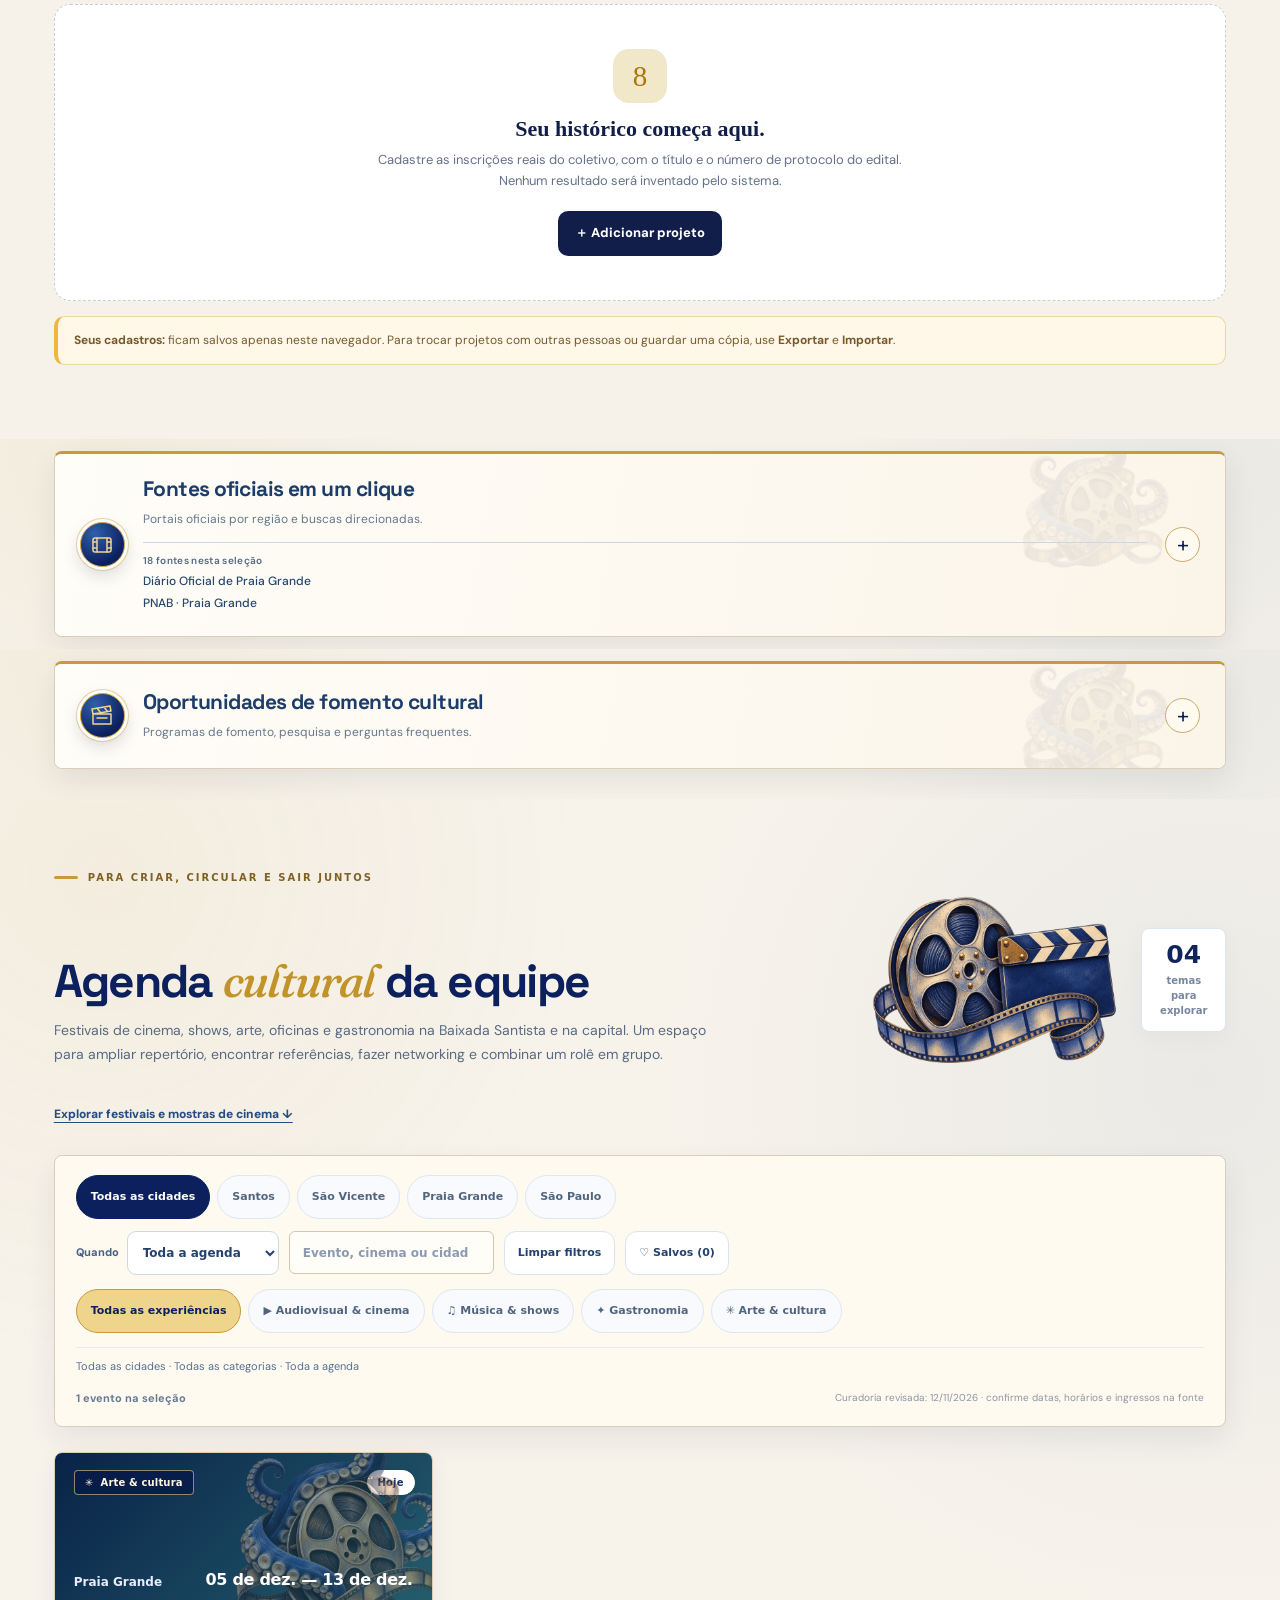
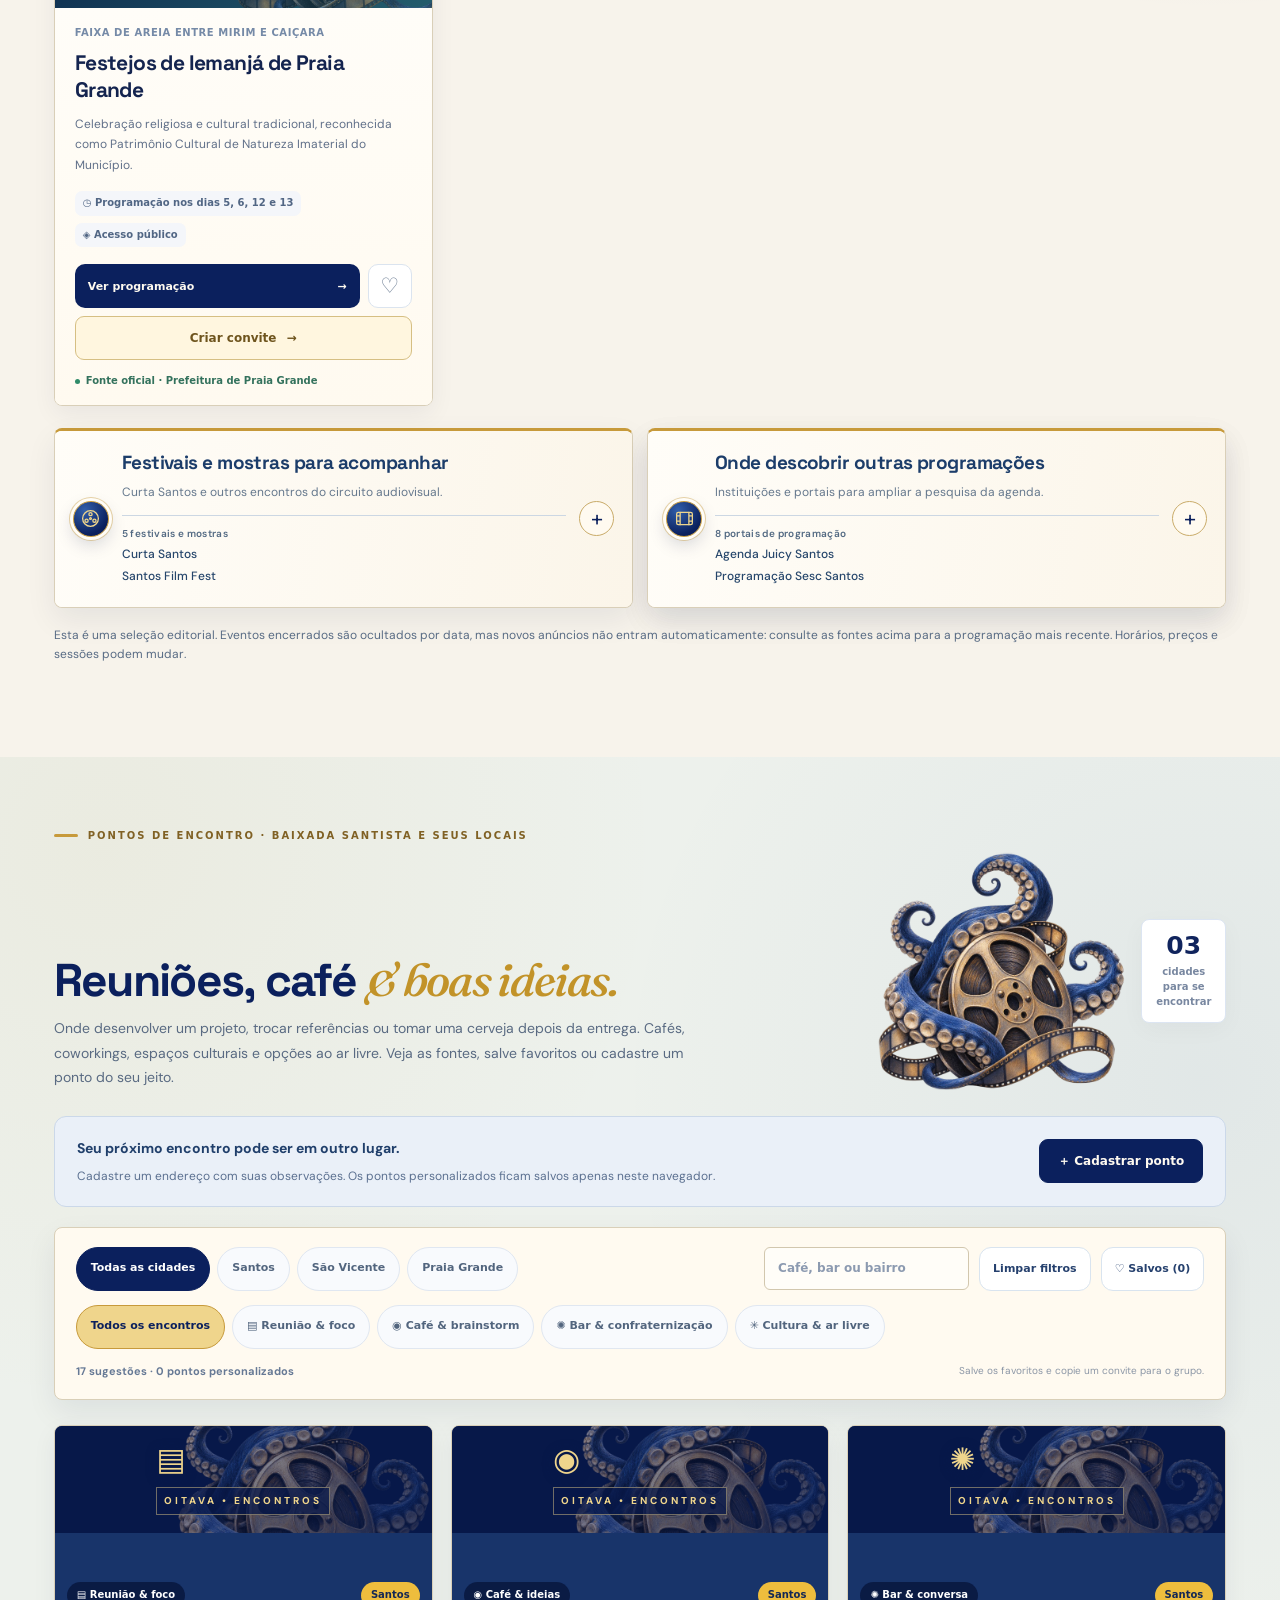
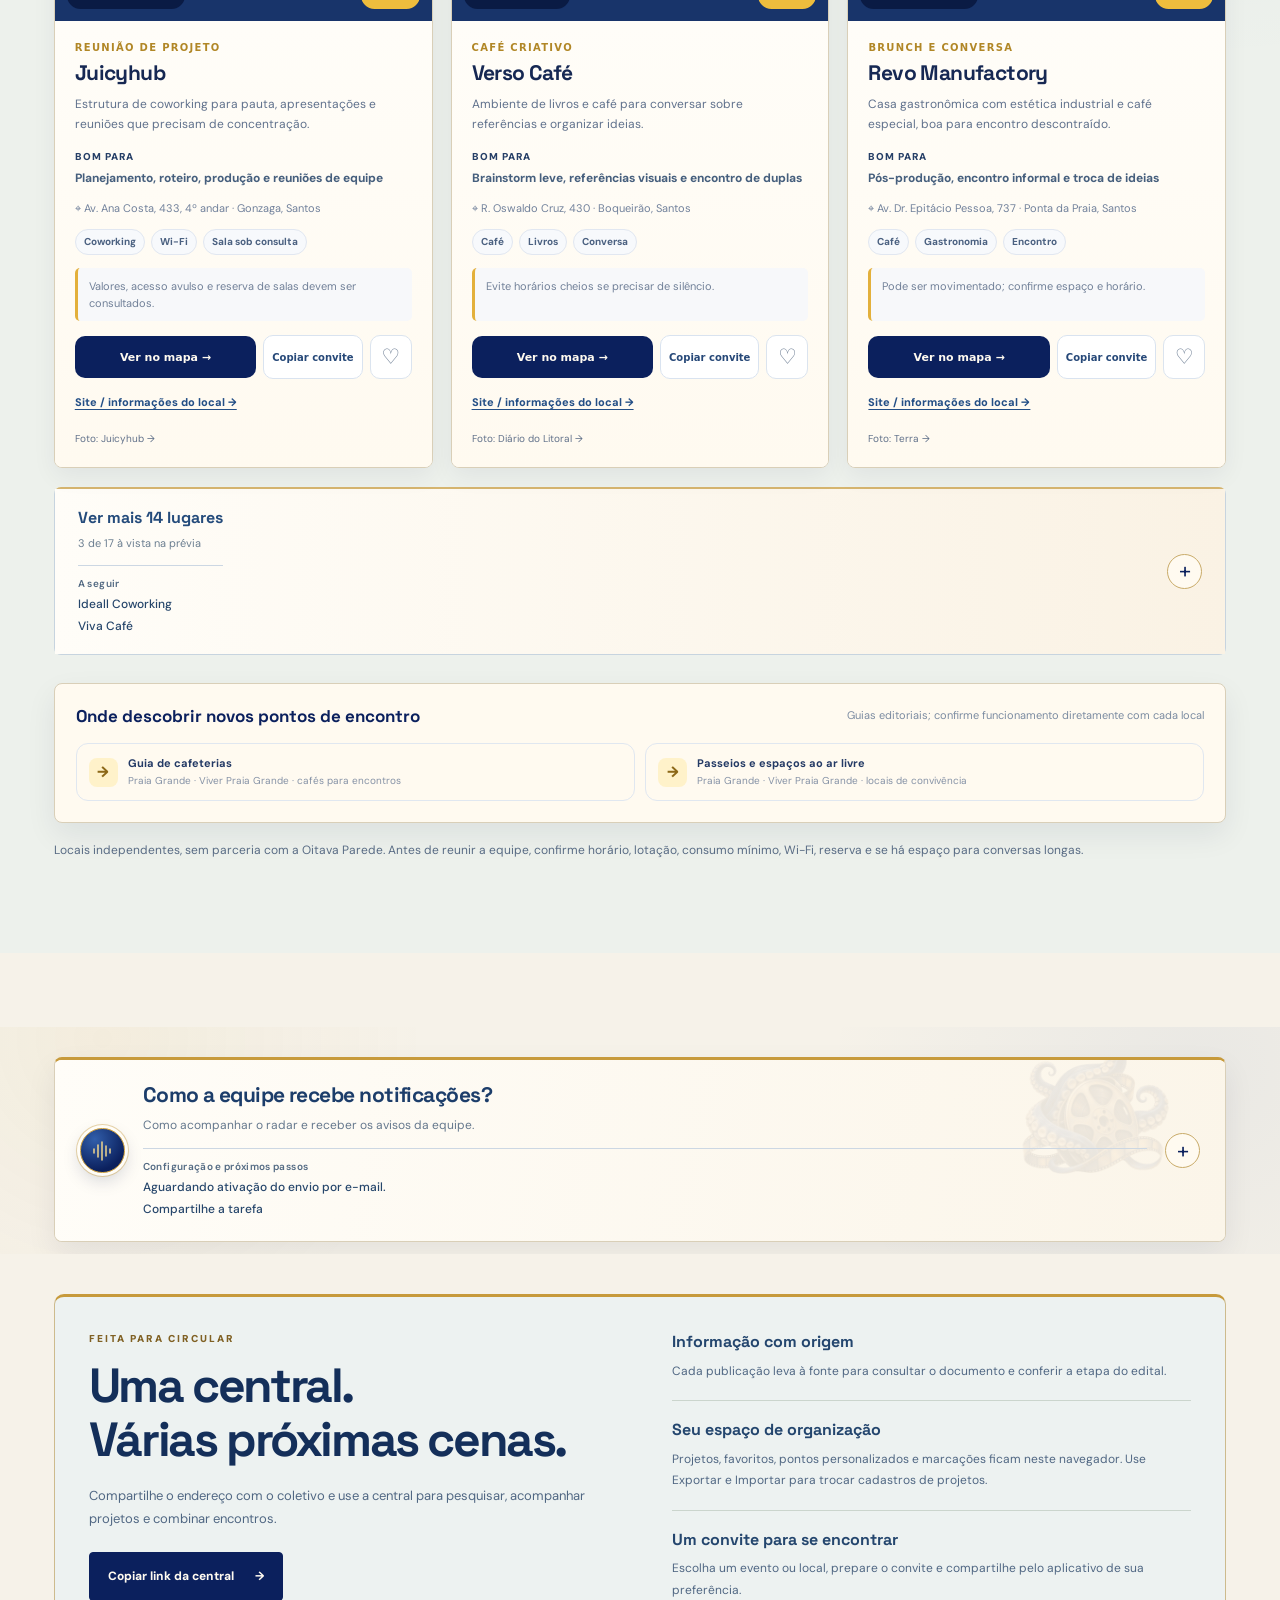
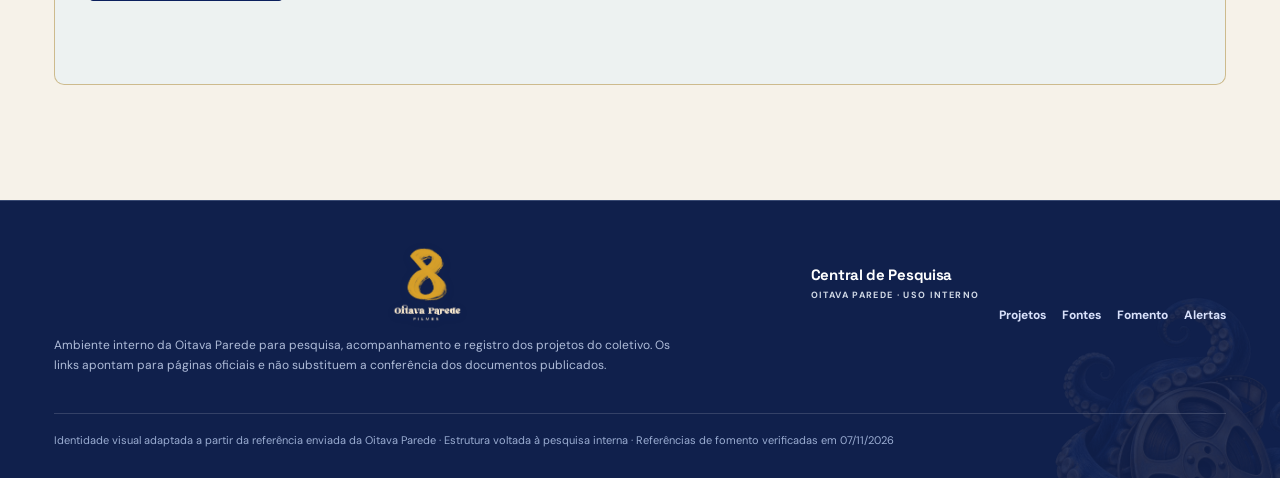
==== commit 0af2ded3: "Atualiza agenda cultural e clareza das fontes" ====
--- a/index.html
+++ b/index.html
@@ -367,7 +367,7 @@
 renderProjects();renderSources();updateSearch();
 })();
 </script>
-<script src="./assets/agenda-reunioes.js?v=20261107-viverpg"></script>
+<script src="./assets/agenda-reunioes.js?v=20261112-agenda"></script>
 <script src="./assets/fomento.js?v=20261107-ampliado" defer></script>
 <script src="./assets/editorial.js?v=20261104-central"></script>
 <script src="./assets/navegacao.js?v=20261104-tentaculos"></script>
